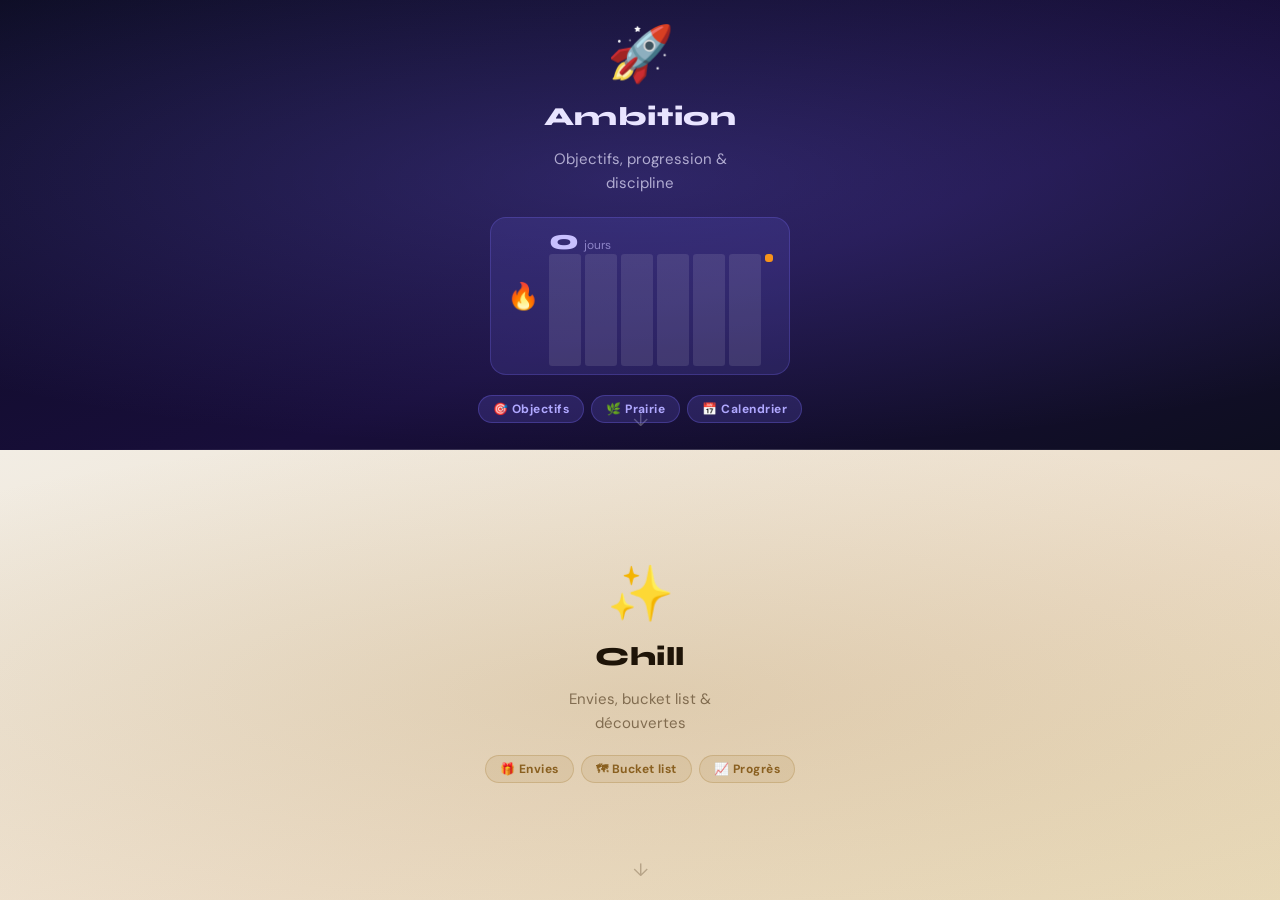
==== index.html @ 1acf5913 "Add files via upload" ====
<!DOCTYPE html>
<html lang="fr">
<head>
<meta charset="UTF-8">
<meta name="viewport" content="width=device-width, initial-scale=1.0, maximum-scale=1.0, user-scalable=no, viewport-fit=cover">
<meta name="theme-color" content="#1a2a4a">
<meta name="mobile-web-app-capable" content="yes">
<meta name="apple-mobile-web-app-status-bar-style" content="black-translucent">
<meta name="apple-mobile-web-app-title" content="Momentum">
<title>Momentum</title>
<link rel="manifest" href="manifest.json">
<link rel="apple-touch-icon" href="apple-touch-icon.png">
<link rel="icon" type="image/png" sizes="192x192" href="icon-192x192.png">
<link href="https://fonts.googleapis.com/css2?family=Syne:wght@400;600;700;800&family=DM+Sans:wght@300;400;500&display=swap" rel="stylesheet">
<script src="https://accounts.google.com/gsi/client" async defer></script>
<style id="embedded-fonts">
@font-face{font-family:'DM Serif Display';font-style:normal;font-weight:400;font-display:swap;src:url('[data-uri]') format('woff2')}
@font-face{font-family:'DM Serif Display';font-style:italic;font-weight:400;font-display:swap;src:url('[data-uri]') format('woff2')}
@font-face{font-family:'DM Sans';font-style:normal;font-weight:300;font-display:swap;src:url('[data-uri]') format('woff2')}
@font-face{font-family:'DM Sans';font-style:normal;font-weight:400;font-display:swap;src:url('[data-uri]') format('woff2')}
@font-face{font-family:'DM Sans';font-style:normal;font-weight:500;font-display:swap;src:url('[data-uri]') format('woff2')}
@font-face{font-family:'DM Sans';font-style:normal;font-weight:600;font-display:swap;src:url('[data-uri]') format('woff2')}
</style>
<style>
/* ══ SHELL RESET — must come first and override everything ══ */
html { margin:0; padding:0; height:100%; overflow:hidden; }
body { margin:0 !important; padding:0 !important; max-width:none !important;
       height:100%; overflow:hidden; background:#080810;
       font-family:'DM Sans',sans-serif; -webkit-tap-highlight-color:transparent; }
*, *::before, *::after { box-sizing:border-box; }

/* ══ ROOT SHELL ══ */
#root { width:100%; height:100vh; height:100dvh; position:relative; overflow:hidden; }

/* ══ SELECTOR ══ */
/* ═══ THÈME CLAIR ═══ */
body.theme-light {
  --bg:#f5f4f0;--bg2:#ffffff;--bg3:#eeece8;--bg4:#e5e2db;
  --bg5:#d8d4cc;--surface:#ffffff;--surface2:#f0ede8;
  --border:rgba(0,0,0,.09);--border2:rgba(0,0,0,.14);--border3:rgba(0,0,0,.2);
  --text:#1a1820;--text2:#4a4860;--text3:#8a88a0;
  --gold:#8a6010;--gold-bg:rgba(200,160,48,.1);--gold-border:rgba(200,160,48,.3);
  background-image:radial-gradient(ellipse 80% 50% at 50% -10%,rgba(124,111,255,.06),transparent);
}
body.theme-light #app { background:var(--bg); }
body.theme-light .screen,.theme-light .card,.theme-light .streak-card { box-shadow:0 2px 12px rgba(0,0,0,.06); }

/* ═══ THÈME SPORT ═══ */
body.theme-sport {
  --bg:#07080f;--bg2:#0d0f1a;--bg3:#121520;--bg4:#171a28;
  --bg5:#1e2235;--surface:#181b2a;--surface2:#1f2338;
  --border:rgba(0,220,180,.1);--border2:rgba(0,220,180,.18);--border3:rgba(0,220,180,.3);
  --text:#e8fff8;--text2:#80c8b8;--text3:#406858;
  --accent:#00e5c0;--accent2:#00b89a;
  --orange:#ff6b00;--green:#00e5c0;
  background-image:none;
}
body.theme-sport #app {
  background:var(--bg);
  background-image:
    radial-gradient(ellipse 120% 40% at 50% -5%,rgba(0,229,192,.15),transparent),
    radial-gradient(ellipse 60% 30% at 90% 50%,rgba(255,107,0,.08),transparent);
}
body.theme-sport .streak-card,.body.theme-sport .action-card {
  border-color:rgba(0,229,192,.25);
  background:linear-gradient(135deg,rgba(0,229,192,.08),rgba(0,229,192,.03));
}
body.theme-sport .btn-start { background:linear-gradient(135deg,#00e5c0,#00b89a); color:#07080f; }
body.theme-sport .streak-num { color:#00e5c0; }
body.theme-sport .nav-item.active { color:#00e5c0; }
body.theme-sport .nav-item.active .nav-dot { background:#00e5c0; box-shadow:0 0 8px #00e5c0; }


#selector{position:absolute;inset:0;display:flex;flex-direction:column;z-index:10;transition:opacity .4s,transform .4s cubic-bezier(.4,0,.2,1);overflow:hidden}
#selector.hidden{opacity:0;pointer-events:none;transform:scale(.96)}
/* les deux moitiés empilées verticalement, chacune ½ écran */
.sel-card{display:contents} /* conteneur transparent — les halves remplissent directement #selector */
.sel-half{flex:1;display:flex;flex-direction:column;align-items:center;justify-content:center;cursor:pointer;position:relative;overflow:hidden;transition:flex .45s cubic-bezier(.4,0,.2,1);user-select:none}
.sel-half:active{flex:1.06}
#sel-ambition{background:linear-gradient(160deg,#0c0c22,#180e3a 60%,#0e0e20)}
#sel-ambition::after{content:'';position:absolute;inset:0;background:radial-gradient(ellipse 80% 60% at 50% 40%,rgba(124,111,255,.25),transparent);pointer-events:none}
#sel-chill{background:linear-gradient(160deg,#f2ede4,#ecddc8 60%,#e8d9b8)}
#sel-chill::after{content:'';position:absolute;inset:0;background:radial-gradient(ellipse 80% 60% at 50% 55%,rgba(160,120,48,.18),transparent);pointer-events:none}
/* séparateur horizontal entre les deux halves */
#sel-ambition::before{content:'';position:absolute;bottom:0;left:6%;right:6%;height:1px;background:linear-gradient(to right,transparent,rgba(255,255,255,.18) 40%,rgba(255,255,255,.18) 60%,transparent);pointer-events:none}
.sel-inner{position:relative;z-index:1;display:flex;flex-direction:column;align-items:center;gap:16px;padding:32px 28px;width:100%;box-sizing:border-box}
.sel-emoji{font-size:54px;line-height:1;margin-bottom:4px;transition:transform .3s}
.sel-half:active .sel-emoji{transform:scale(1.14)}
.sel-title{font-family:'Syne',sans-serif;font-size:26px;font-weight:800;letter-spacing:.02em}
.sel-desc{font-size:15px;text-align:center;line-height:1.55;max-width:220px;opacity:.7}
.sel-eyebrow{display:none} /* masqué — plus besoin dans la nouvelle mise en page */
.sel-pills{display:flex;flex-wrap:wrap;gap:7px;justify-content:center;margin-top:4px}
.sel-pill{font-size:12px;font-weight:700;letter-spacing:.04em;padding:5px 14px;border-radius:20px;text-align:center}
#sel-ambition .sel-title,#sel-ambition .sel-desc{color:#e8e4ff}
#sel-ambition .sel-pill{background:rgba(124,111,255,.18);color:#b0a8ff;border:1px solid rgba(124,111,255,.3)}
#sel-chill .sel-title{color:#1e1408}
#sel-chill .sel-desc{color:#5a4428}
#sel-chill .sel-pill{background:rgba(160,120,48,.12);color:#8a6020;border:1px solid rgba(160,120,48,.28)}
.sel-caret{position:absolute;bottom:18px;font-size:18px;opacity:.28}
#sel-ambition .sel-caret{color:#fff}
#sel-chill .sel-caret{color:#3a2208}
/* Streak widget dans le sélecteur */
.sel-streak-widget{display:flex;align-items:center;gap:10px;padding:8px 16px;border-radius:16px;margin-top:6px}
#sel-ambition .sel-streak-widget{background:rgba(124,111,255,.14);border:1px solid rgba(124,111,255,.25)}
#sel-chill .sel-streak-widget{background:rgba(160,120,48,.12);border:1px solid rgba(160,120,48,.25)}
.sel-streak-num{font-family:'Syne',sans-serif;font-size:28px;font-weight:800;line-height:1}
#sel-ambition .sel-streak-num{color:#c8c0ff}
#sel-chill .sel-streak-num{color:#8a6020}
.sel-streak-dots{display:flex;gap:4px}
.sel-streak-dot{width:8px;height:8px;border-radius:3px}
#sel-ambition .sel-streak-dot.done{background:#a08fff}
#sel-ambition .sel-streak-dot.today{background:var(--orange,#f7931a)}
#sel-ambition .sel-streak-dot.empty{background:rgba(255,255,255,.1)}
#sel-chill .sel-streak-dot.done{background:#c9a96e}
#sel-chill .sel-streak-dot.today{background:#e07830}
#sel-chill .sel-streak-dot.empty{background:rgba(0,0,0,.1)}

/* ══ APP CONTAINERS ══ */
#momentum-container, #chill-root {
  position:absolute; inset:0;
  transition:transform .45s cubic-bezier(.4,0,.2,1), opacity .4s;
  will-change:transform; pointer-events:none;
}
#momentum-container { transform:translateY(100%); opacity:0; overflow:clip; }
#chill-root { transform:translateY(100%); opacity:0; overflow:hidden; -webkit-overflow-scrolling:touch; }
#momentum-container.active, #chill-root.active { transform:translateY(0); opacity:1; pointer-events:all; }
body.chill-active { background:#f5f3ef !important; }

/* ══ BACK BUTTONS ══ */
.app-back{position:fixed;top:calc(env(safe-area-inset-top,8px) + 8px);left:14px;width:38px;height:38px;border-radius:50%;border:none;display:flex;align-items:center;justify-content:center;font-size:17px;cursor:pointer;z-index:9999;opacity:0;pointer-events:none;transform:scale(.8) translateY(-4px);transition:opacity .3s,transform .3s}
.app-back.visible{opacity:1;pointer-events:all;transform:scale(1) translateY(0)}
#back-ambition{background:rgba(30,25,60,.75);backdrop-filter:blur(12px);color:#d0c8ff;border:1px solid rgba(124,111,255,.25)}
#back-chill{background:rgba(255,252,245,.88);backdrop-filter:blur(12px);color:#3a2208;border:1px solid rgba(0,0,0,.1)}

/* ══ Momentum #app must fill momentum-container exactly ══ */
#momentum-container #app {
  height:100% !important;
  max-width:none !important;
  margin:0 !important;
  overflow:hidden;
}
</style>
<style>
/* ══ MOMENTUM CSS ══ */

:root{
  --bg:#080810;--bg2:#0f0f1e;--bg3:#141428;--bg4:#1a1a32;
  --surface:#1e1e38;--surface2:#252542;
  --border:rgba(120,120,200,.12);--border2:rgba(120,120,200,.22);
  --text:#f0efff;--text2:#9898b8;--text3:#5a5a7a;
  --accent:#7c6fff;--accent2:#a08fff;
  --orange:#f7931a;--green:#3ddc84;--teal:#00d4aa;--pink:#ff6b9d;--red:#ff4f4f;
  --fd:'Syne',sans-serif;--fb:'DM Sans',sans-serif;
  --r:14px;--r2:20px;
  --st:env(safe-area-inset-top,0px);
  --sb:env(safe-area-inset-bottom,0px);
}
*{box-sizing:border-box;margin:0;padding:0;-webkit-tap-highlight-color:transparent}
html,body{background:var(--bg);color:var(--text);font-family:var(--fb);font-size:16px;height:100%;overflow:hidden;user-select:none;-webkit-text-size-adjust:100%}

/* ── App shell ── */
#app{display:flex;flex-direction:column;height:100vh;height:100dvh;background:var(--bg);background-image:radial-gradient(ellipse 80% 50% at 50% -10%,rgba(124,111,255,.12),transparent);overflow:hidden}

/* ── Status bar ── */
.status-bar{display:flex;justify-content:space-between;align-items:center;padding:calc(var(--st) + 10px) 20px 6px;flex-shrink:0}
.status-time{font-family:var(--fd);font-size:15px;font-weight:600}
.status-icons{display:flex;gap:5px;align-items:center}

/* ── Screens ── */
.screens{flex:1;overflow:hidden;position:relative;min-height:0}
.screen{position:absolute;inset:0;overflow-y:auto;overflow-x:hidden;padding:0 18px calc(84px + var(--sb));scrollbar-width:none;opacity:0;transform:translateX(28px);transition:opacity .25s,transform .25s;pointer-events:none;-webkit-overflow-scrolling:touch}
.screen::-webkit-scrollbar{display:none}
.screen.active{opacity:1;transform:translateX(0);pointer-events:all}
.screen.exit-left{opacity:0;transform:translateX(-28px)}

/* Sub-screens (settings panels) */
.subscreen{position:absolute;inset:0;overflow-y:auto;overflow-x:hidden;padding:0 18px calc(84px + var(--sb));scrollbar-width:none;opacity:0;transform:translateX(100%);transition:opacity .25s,transform .3s cubic-bezier(.4,0,.2,1);pointer-events:none;background:var(--bg);z-index:10;-webkit-overflow-scrolling:touch}
.subscreen::-webkit-scrollbar{display:none}
.subscreen.open{opacity:1;transform:translateX(0);pointer-events:all}

/* ── Nav ── */
.nav-bar{display:flex;justify-content:space-around;align-items:center;padding:8px 0 calc(8px + var(--sb));background:var(--bg2);border-top:1px solid var(--border);flex-shrink:0;z-index:100}
.nav-btn{display:flex;flex-direction:column;align-items:center;gap:3px;padding:4px 8px;cursor:pointer;border-radius:var(--r);border:none;background:transparent}
.nav-icon{width:22px;height:22px;display:flex;align-items:center;justify-content:center}
.nav-label{font-family:var(--fb);font-size:9px;color:var(--text3);font-weight:500;transition:color .2s}
.nav-btn.active .nav-label{color:var(--accent)}
.nav-btn svg path,.nav-btn svg rect,.nav-btn svg circle,.nav-btn svg line,.nav-btn svg polyline{stroke:var(--text3);transition:stroke .2s}
.nav-btn.active svg path,.nav-btn.active svg rect,.nav-btn.active svg circle,.nav-btn.active svg line,.nav-btn.active svg polyline{stroke:var(--accent)}
.nav-dot{width:4px;height:4px;border-radius:50%;background:var(--accent);margin-top:-1px;opacity:0;transition:opacity .2s}
.nav-btn.active .nav-dot{opacity:1}

/* ── Typography & utils ── */
h1{font-family:var(--fd);font-size:23px;font-weight:700;line-height:1.2}
.muted{color:var(--text2)}.small{font-size:13px}
.card{background:var(--bg3);border:1px solid var(--border);border-radius:var(--r2);padding:16px;margin-bottom:12px}
.card-accent{background:linear-gradient(135deg,#1a1535,#1e1a3a);border-color:rgba(124,111,255,.25)}
.section-row{display:flex;justify-content:space-between;align-items:center;margin:16px 0 10px}
.section-title{font-family:var(--fd);font-size:10px;font-weight:700;letter-spacing:.1em;text-transform:uppercase;color:var(--text3)}
.section-link{font-size:13px;color:var(--accent);cursor:pointer}

/* ── Streak ── */
.streak-card{background:var(--bg3);border:1px solid rgba(124,111,255,.2);border-radius:var(--r2);padding:16px;margin:10px 0;position:relative;overflow:hidden}
.streak-card::before{content:'';position:absolute;top:-40px;right:-40px;width:120px;height:120px;background:radial-gradient(circle,rgba(124,111,255,.15),transparent 70%);pointer-events:none}
.streak-num{font-family:var(--fd);font-size:48px;font-weight:800;line-height:1;background:linear-gradient(135deg,#fff 30%,var(--accent2));-webkit-background-clip:text;-webkit-text-fill-color:transparent;background-clip:text}
.streak-dots{display:flex;gap:5px;margin-top:10px}
.streak-dot{width:20px;height:20px;border-radius:6px;display:flex;align-items:center;justify-content:center;font-size:9px;font-weight:700}
.streak-dot.done{background:var(--accent);color:#fff}
.streak-dot.today{background:var(--orange);color:#fff}
.streak-dot.empty{background:var(--surface);color:var(--text3)}

/* ── Action card ── */
.action-card{background:linear-gradient(135deg,#1a1535,#1c1840);border:1px solid rgba(124,111,255,.3);border-radius:var(--r2);padding:16px;margin-bottom:10px}
.action-tag{font-size:10px;color:var(--text3);text-transform:uppercase;letter-spacing:.1em;font-weight:700;margin-bottom:10px}
.meta-chip{display:inline-flex;align-items:center;gap:4px;background:var(--surface);padding:3px 8px;border-radius:20px;font-size:12px;color:var(--text2)}
.btn-start{width:100%;background:var(--accent);color:#fff;border:none;border-radius:12px;padding:12px;font-family:var(--fd);font-size:14px;font-weight:600;cursor:pointer;display:flex;align-items:center;justify-content:center;gap:8px;box-shadow:0 4px 24px rgba(124,111,255,.35);transition:all .2s}
.btn-start:active{transform:scale(.97)}

/* ── Buttons ── */
.btn{border:none;border-radius:var(--r);padding:10px 17px;font-family:var(--fb);font-size:14px;font-weight:500;cursor:pointer;transition:all .18s;display:inline-flex;align-items:center;gap:6px}
.btn-ghost{background:var(--surface);color:var(--text2);border:1px solid var(--border)}
.btn-primary{background:var(--accent);color:#fff;box-shadow:0 3px 16px rgba(124,111,255,.3)}
.btn-danger{background:rgba(255,79,79,.15);color:var(--red);border:1px solid rgba(255,79,79,.3)}
.btn-sm{padding:5px 10px;font-size:11px;border-radius:9px}
.add-btn{width:100%;background:transparent;border:1.5px dashed var(--border2);border-radius:var(--r2);padding:14px;color:var(--accent);font-size:14px;font-weight:500;cursor:pointer;display:flex;align-items:center;justify-content:center;gap:6px;font-family:var(--fb)}

/* ── Domain items ── */
.domain-item{display:flex;align-items:center;gap:12px;padding:11px 14px;background:var(--bg3);border:1px solid var(--border);border-radius:var(--r);margin-bottom:7px;cursor:pointer}
.domain-bar-wrap{height:3px;background:var(--surface);border-radius:2px;margin-top:5px;width:55px}
.domain-bar{height:3px;border-radius:2px}

/* ── Pill tabs ── */
.pill-tabs{display:flex;gap:7px;margin-bottom:12px;flex-wrap:wrap}
.pill-tab{padding:6px 14px;border-radius:20px;font-size:13px;font-weight:500;cursor:pointer;border:1px solid var(--border);background:transparent;color:var(--text2);transition:all .18s;font-family:var(--fb)}
.pill-tab.active{background:var(--accent);color:#fff;border-color:var(--accent);box-shadow:0 2px 12px rgba(124,111,255,.3)}

/* ── Objective items ── */
.obj-item{background:var(--bg3);border:1px solid var(--border);border-radius:var(--r2);padding:13px 15px;margin-bottom:9px;transition:all .2s}
.obj-delete-btn{width:26px;height:26px;border-radius:7px;background:rgba(255,79,79,.1);border:1px solid rgba(255,79,79,.2);color:var(--red);font-size:13px;cursor:pointer;display:flex;align-items:center;justify-content:center;flex-shrink:0}

/* ── Modal ── */
.modal-overlay{position:fixed;inset:0;background:rgba(8,8,16,.88);backdrop-filter:blur(8px);z-index:500;display:flex;align-items:flex-end;opacity:0;pointer-events:none;transition:opacity .25s}
.modal-overlay.open{opacity:1;pointer-events:all}
.modal-sheet{background:var(--bg2);border:1px solid var(--border2);border-radius:28px 28px 0 0;padding:22px 20px calc(24px + var(--sb));width:100%;transform:translateY(100%);transition:transform .3s cubic-bezier(.4,0,.2,1);max-height:90dvh;overflow-y:auto;scrollbar-width:none}
.modal-sheet::-webkit-scrollbar{display:none}
.modal-overlay.open .modal-sheet{transform:translateY(0)}
.modal-title{font-family:var(--fd);font-size:18px;font-weight:700;margin-bottom:18px;display:flex;align-items:center;justify-content:space-between}
.modal-close{width:30px;height:30px;background:var(--surface);border-radius:8px;border:1px solid var(--border);color:var(--text2);font-size:16px;cursor:pointer;display:flex;align-items:center;justify-content:center}
.field-label{font-size:10px;color:var(--text3);text-transform:uppercase;letter-spacing:.08em;font-weight:700;margin-bottom:5px;margin-top:13px}
.field-input{width:100%;background:var(--surface);border:1px solid var(--border2);border-radius:11px;padding:11px 13px;color:var(--text);font-family:var(--fb);font-size:14px;outline:none;transition:border-color .18s}
.field-input:focus{border-color:var(--accent)}
.field-input::placeholder{color:var(--text3)}
.field-select{width:100%;background:var(--surface);border:1px solid var(--border2);border-radius:11px;padding:11px 13px;color:var(--text);font-family:var(--fb);font-size:14px;outline:none;appearance:none;cursor:pointer}
.emoji-picker{display:flex;gap:7px;flex-wrap:wrap;margin-top:4px}
.emoji-opt{width:36px;height:36px;border-radius:9px;background:var(--surface);border:1px solid var(--border);cursor:pointer;font-size:18px;display:flex;align-items:center;justify-content:center;transition:all .15s}
.emoji-opt.selected{border-color:var(--accent);background:rgba(124,111,255,.15)}
.dur-opt{background:var(--surface);border:1px solid var(--border);border-radius:9px;padding:7px 4px;text-align:center;font-size:11px;font-weight:500;color:var(--text2);cursor:pointer;transition:all .15s}
.dur-opt.selected{background:rgba(124,111,255,.18);border-color:var(--accent);color:var(--accent);font-weight:700}
.dow-grid{display:flex;gap:5px;margin-top:4px}
.dow-opt{flex:1;padding:8px 2px;border-radius:9px;text-align:center;font-size:11px;font-weight:600;background:var(--surface);border:1px solid var(--border);cursor:pointer;transition:all .15s;color:var(--text2)}
.dow-opt.selected{background:rgba(124,111,255,.18);border-color:var(--accent);color:var(--accent)}
.freq-opts{display:flex;gap:6px;flex-wrap:wrap;margin-top:4px}
.freq-opt{padding:6px 12px;border-radius:20px;font-size:11px;font-weight:500;border:1px solid var(--border);background:var(--surface);color:var(--text2);cursor:pointer;transition:all .15s}
.freq-opt.selected{background:rgba(124,111,255,.18);border-color:var(--accent);color:var(--accent);font-weight:700}
.sync-badge{display:inline-flex;align-items:center;gap:3px;background:rgba(66,133,244,.12);border:1px solid rgba(66,133,244,.3);color:#4285f4;padding:2px 7px;border-radius:10px;font-size:10px;font-weight:600}

/* ── Calendar ── */
.cal-nav{display:flex;align-items:center;justify-content:space-between;margin-bottom:14px}
.cal-month{font-family:var(--fd);font-size:16px;font-weight:700}
.cal-arrow{width:30px;height:30px;background:var(--surface);border:1px solid var(--border);border-radius:8px;display:flex;align-items:center;justify-content:center;cursor:pointer;font-size:14px}
.cal-grid{display:grid;grid-template-columns:repeat(7,1fr);gap:2px}
.cal-header{font-size:9px;color:var(--text3);text-align:center;padding:5px 2px;font-weight:700;text-transform:uppercase;letter-spacing:.04em}
.cal-cell{aspect-ratio:1;display:flex;flex-direction:column;align-items:center;justify-content:center;font-size:12px;border-radius:8px;cursor:pointer;position:relative;transition:all .15s;color:var(--text2);gap:1px}
.cal-cell.today{background:var(--accent);color:#fff;font-weight:700}
.cal-cell.cal-selected:not(.today){background:rgba(124,111,255,.2);color:var(--accent);font-weight:600;border:1px solid rgba(124,111,255,.4)}
.cal-cell:hover:not(.today):not(.cal-selected){background:var(--surface)}
.cal-obj-dot{width:4px;height:4px;border-radius:50%;flex-shrink:0}
.cal-dots-row{display:flex;gap:2px;justify-content:center;margin-top:1px}
.cal-event-item{display:flex;align-items:center;gap:10px;padding:9px 12px;background:var(--bg3);border-radius:12px;border:1px solid var(--border);margin-bottom:7px;border-left-width:3px}
.cal-event-time{font-family:var(--fd);font-size:11px;font-weight:600;color:var(--text2);width:38px;flex-shrink:0}
.cal-day-detail{background:var(--bg3);border:1px solid rgba(124,111,255,.2);border-radius:var(--r2);padding:13px 15px;margin-bottom:10px;animation:slideIn .22s ease}
@keyframes slideIn{from{opacity:0;transform:translateY(6px)}to{opacity:1;transform:translateY(0)}}
.cal-day-title{font-family:var(--fd);font-size:14px;font-weight:700;margin-bottom:10px;display:flex;align-items:center;justify-content:space-between}
.cal-close-btn{font-size:14px;color:var(--text3);cursor:pointer;width:26px;height:26px;display:flex;align-items:center;justify-content:center;background:var(--surface);border-radius:7px;border:1px solid var(--border)}
.gcal-banner{background:linear-gradient(135deg,rgba(66,133,244,.15),rgba(52,168,83,.1));border:1px solid rgba(66,133,244,.3);border-radius:var(--r2);padding:12px 15px;margin-bottom:10px;display:flex;align-items:center;gap:10px}
.gcal-icon{width:34px;height:34px;border-radius:9px;background:#fff;display:flex;align-items:center;justify-content:center;font-size:17px;flex-shrink:0}
.gcal-btn{background:#4285f4;color:#fff;border:none;border-radius:9px;padding:7px 12px;font-size:11px;font-weight:600;cursor:pointer;font-family:var(--fb);white-space:nowrap}
.gcal-btn.connected{background:rgba(52,168,83,.2);color:#34a853;border:1px solid rgba(52,168,83,.4)}

/* ── Timer ── */
.timer-header{display:flex;align-items:center;gap:12px;margin-bottom:20px;padding-top:8px}
.back-btn{width:34px;height:34px;background:var(--surface);border-radius:10px;display:flex;align-items:center;justify-content:center;cursor:pointer;border:1px solid var(--border);font-size:16px;color:var(--text)}
.timer-center{display:flex;flex-direction:column;align-items:center;padding:8px 0}
.timer-action-icon{font-size:34px;margin-bottom:10px}
.timer-action-title{font-family:var(--fd);font-size:20px;font-weight:700;text-align:center}
.timer-domain-badge{display:inline-flex;align-items:center;gap:6px;background:var(--surface);border:1px solid var(--border);padding:4px 11px;border-radius:20px;font-size:11px;color:var(--text2);margin-top:5px}
.timer-ring-wrap{position:relative;width:190px;height:190px;margin:22px 0 18px}
.timer-ring-svg{position:absolute;top:0;left:0;transform:rotate(-90deg)}
.timer-ring-track{fill:none;stroke:var(--surface);stroke-width:6}
.timer-ring-fill{fill:none;stroke:var(--accent);stroke-width:6;stroke-linecap:round;transition:stroke-dashoffset 1s linear}
.timer-display{position:absolute;inset:0;display:flex;flex-direction:column;align-items:center;justify-content:center;gap:2px}
.timer-num{font-family:var(--fd);font-size:40px;font-weight:800;letter-spacing:-.02em}
.timer-sub-label{font-size:10px;color:var(--text3);text-transform:uppercase;letter-spacing:.08em}
.timer-controls{display:flex;gap:10px;align-items:center;margin-top:14px}
.timer-btn-main{width:58px;height:58px;background:var(--accent);border-radius:50%;display:flex;align-items:center;justify-content:center;font-size:20px;cursor:pointer;border:none;box-shadow:0 4px 24px rgba(124,111,255,.4)}
.timer-btn-secondary{width:46px;height:46px;background:var(--surface);border:1px solid var(--border);border-radius:50%;display:flex;align-items:center;justify-content:center;font-size:15px;cursor:pointer;color:var(--text)}
.deep-link-btn{display:flex;align-items:center;gap:10px;width:100%;padding:13px 16px;background:var(--bg3);border:1px solid var(--border);border-radius:var(--r2);margin-top:14px;cursor:pointer;text-decoration:none}

/* ── Progression ── */
.stat-grid{display:grid;grid-template-columns:1fr 1fr;gap:9px;margin-bottom:10px}
.stat-card{background:var(--bg3);border:1px solid var(--border);border-radius:var(--r2);padding:13px 15px}
.stat-label{font-size:10px;color:var(--text3);text-transform:uppercase;letter-spacing:.08em;font-weight:600;margin-bottom:4px}
.stat-value{font-family:var(--fd);font-size:26px;font-weight:800}
.bar-chart{display:flex;align-items:flex-end;gap:5px;height:44px;margin-top:8px}
.bar-col{flex:1;border-radius:4px 4px 0 0;min-height:4px}
.domain-prog-row{display:flex;align-items:center;gap:10px;padding:9px 0;border-bottom:1px solid var(--border)}
.domain-prog-row:last-child{border-bottom:none}
.domain-prog-track{flex:1;height:5px;background:var(--surface);border-radius:3px}
.domain-prog-fill{height:5px;border-radius:3px}
.domain-prog-pct{font-family:var(--fd);font-size:12px;font-weight:700;width:34px;text-align:right}

/* ── Forest ── */
.forest-header{display:flex;align-items:center;justify-content:space-between;padding:10px 0 6px}
.forest-streak-badge{display:flex;align-items:center;gap:6px;background:rgba(247,147,26,.15);border:1px solid rgba(247,147,26,.3);padding:5px 11px;border-radius:20px;font-size:13px;font-weight:600;color:var(--orange)}
.forest-stats{display:grid;grid-template-columns:1fr 1fr 1fr;gap:7px;margin-bottom:10px}
.forest-stat{background:var(--bg3);border:1px solid var(--border);border-radius:var(--r);padding:9px 11px;text-align:center}
.forest-stat-val{font-family:var(--fd);font-size:19px;font-weight:800;line-height:1}
.forest-stat-lbl{font-size:9px;color:var(--text3);margin-top:3px;text-transform:uppercase;letter-spacing:.06em}
.forest-test-btns{display:flex;gap:8px;margin-bottom:10px}
.forest-test-btn{flex:1;padding:9px;border-radius:11px;font-size:11px;font-weight:600;cursor:pointer;font-family:var(--fb);border:none}
.btn-grow{background:rgba(61,220,132,.15);color:var(--green);border:1px solid rgba(61,220,132,.3)}
.btn-lose{background:rgba(255,79,79,.12);color:var(--red);border:1px solid rgba(255,79,79,.25)}
.forest-legend{background:var(--bg3);border:1px solid var(--border);border-radius:var(--r2);padding:13px;margin-bottom:9px}
.legend-row{display:flex;align-items:center;gap:8px;margin-bottom:7px}
.legend-row:last-child{margin-bottom:0}
.forest-log{background:var(--bg3);border:1px solid var(--border);border-radius:var(--r2);padding:11px 13px;margin-bottom:9px;max-height:110px;overflow-y:auto;scrollbar-width:none}
.log-entry{font-size:11px;color:var(--text2);padding:3px 0;border-bottom:1px solid var(--border);display:flex;align-items:flex-start;gap:6px}
.log-entry:last-child{border-bottom:none}

/* ── Profile / Settings ── */
.profile-avatar{width:68px;height:68px;background:linear-gradient(135deg,var(--accent),var(--pink));border-radius:50%;display:flex;align-items:center;justify-content:center;font-family:var(--fd);font-size:26px;font-weight:800;color:#fff;margin:0 auto 10px}
.settings-item{display:flex;align-items:center;gap:13px;padding:14px 15px;background:var(--bg3);border-radius:var(--r);margin-bottom:7px;cursor:pointer;border:1px solid var(--border);transition:background .15s}
.settings-item:active{background:var(--surface)}
.settings-icon{width:36px;height:36px;border-radius:10px;display:flex;align-items:center;justify-content:center;font-size:18px;flex-shrink:0}
.settings-info{flex:1;min-width:0}
.settings-label{font-size:14px;font-weight:500}
.settings-sub{font-size:11px;color:var(--text3);margin-top:1px}
.settings-arrow{color:var(--text3);font-size:16px}
.settings-badge{font-size:10px;background:rgba(61,220,132,.15);color:var(--green);border:1px solid rgba(61,220,132,.3);padding:2px 7px;border-radius:10px;font-weight:600;white-space:nowrap}
.subscreen-header{display:flex;align-items:center;gap:12px;padding:14px 0 20px}
.subscreen-title{font-family:var(--fd);font-size:19px;font-weight:700}

/* ── Toggle switch ── */
.toggle-wrap{display:flex;align-items:center;gap:10px;background:var(--surface);border:1px solid var(--border2);border-radius:11px;padding:11px 13px;margin-top:8px}
.toggle-label{flex:1;font-size:13px}
.toggle{position:relative;width:42px;height:24px;cursor:pointer;flex-shrink:0}
.toggle input{opacity:0;width:0;height:0;position:absolute}
.toggle-track{position:absolute;inset:0;background:var(--surface2);border-radius:12px;border:1px solid var(--border2);transition:background .2s}
.toggle-thumb{position:absolute;top:3px;left:3px;width:18px;height:18px;background:#fff;border-radius:50%;transition:left .2s,opacity .2s;opacity:.4}
.toggle input:checked ~ .toggle-track{background:var(--accent)}
.toggle input:checked ~ .toggle-thumb{left:21px;opacity:1}

/* ── Accent colors for settings icons ── */
.ic-notif{background:rgba(247,147,26,.15);color:var(--orange)}
.ic-soft{background:rgba(124,111,255,.15);color:var(--accent)}
.ic-apps{background:rgba(61,220,132,.15);color:var(--green)}
.ic-cal{background:rgba(66,133,244,.15);color:#4285f4}
.ic-theme{background:rgba(255,107,157,.15);color:var(--pink)}

/* ── Notification settings ── */
.notif-section{background:var(--bg3);border:1px solid var(--border);border-radius:var(--r2);padding:14px;margin-bottom:10px}
.notif-row{display:flex;align-items:center;justify-content:space-between;padding:10px 0;border-bottom:1px solid var(--border)}
.notif-row:last-child{border-bottom:none}
.notif-info{flex:1}
.notif-title{font-size:13px;font-weight:500}
.notif-sub{font-size:11px;color:var(--text3);margin-top:2px}

/* ── Streak goal slider ── */
.goal-slider{width:100%;-webkit-appearance:none;appearance:none;height:5px;border-radius:3px;background:var(--surface2);outline:none;margin:12px 0}
.goal-slider::-webkit-slider-thumb{-webkit-appearance:none;width:22px;height:22px;border-radius:50%;background:var(--accent);cursor:pointer;box-shadow:0 2px 8px rgba(124,111,255,.5)}

/* ── Theme picker ── */
.theme-grid{display:grid;grid-template-columns:repeat(3,1fr);gap:9px;margin-top:8px}
.theme-opt{border:2px solid var(--border);border-radius:14px;padding:12px 8px;text-align:center;cursor:pointer;transition:all .2s}
.theme-opt.active{border-color:var(--accent);background:rgba(124,111,255,.1)}
.theme-preview{width:100%;height:36px;border-radius:8px;margin-bottom:7px}
.theme-name{font-size:11px;font-weight:600;color:var(--text2)}
.accent-grid{display:grid;grid-template-columns:repeat(5,1fr);gap:8px;margin-top:8px}
.accent-opt{aspect-ratio:1;border-radius:50%;cursor:pointer;border:3px solid transparent;transition:all .2s;display:flex;align-items:center;justify-content:center}
.accent-opt.active{border-color:#fff;box-shadow:0 0 0 2px var(--accent)}

/* ── Contraintes douces ── */
.constraint-card{background:var(--bg3);border:1px solid var(--border);border-radius:var(--r2);padding:14px;margin-bottom:10px}
.constraint-val{font-family:var(--fd);font-size:32px;font-weight:800;color:var(--accent);text-align:center;margin:8px 0 4px}

/* ── Apps connectées ── */
.app-item{display:flex;align-items:center;gap:13px;padding:13px 14px;background:var(--bg3);border:1px solid var(--border);border-radius:var(--r);margin-bottom:8px}
.app-icon{width:40px;height:40px;border-radius:11px;display:flex;align-items:center;justify-content:center;font-size:21px;flex-shrink:0}
.app-connect-btn{padding:6px 14px;border-radius:20px;font-size:11px;font-weight:600;cursor:pointer;font-family:var(--fb);border:none;white-space:nowrap;transition:all .2s}
.app-connected{background:rgba(61,220,132,.12);color:var(--green);border:1px solid rgba(61,220,132,.3) !important;border-style:solid}
.app-disconnected{background:var(--accent);color:#fff}

/* ── Toast ── */
.toast{position:fixed;bottom:calc(80px + var(--sb));left:50%;transform:translateX(-50%) translateY(20px);background:var(--surface2);border:1px solid var(--border2);border-radius:12px;padding:9px 17px;font-size:13px;white-space:nowrap;opacity:0;transition:all .3s;z-index:900;pointer-events:none}
.toast.show{opacity:1;transform:translateX(-50%) translateY(0)}

/* ── Misc ── */
.greeting-row{padding:12px 0 5px}
.greeting-text{font-family:var(--fd);font-size:21px;font-weight:800}
.greeting-sub{font-size:13px;color:var(--text2);margin-top:2px}
.persist-banner{background:rgba(247,147,26,.12);border:1px solid rgba(247,147,26,.3);border-radius:var(--r);padding:9px 13px;margin-bottom:10px;display:none;align-items:center;gap:9px;font-size:12px;color:var(--orange);cursor:pointer}
.widget-preview{background:linear-gradient(135deg,#1a1535,#1e1840);border:1px solid rgba(124,111,255,.3);border-radius:var(--r2);padding:14px;display:flex;align-items:center;gap:12px;margin-bottom:14px}
.widget-play{width:42px;height:42px;background:var(--accent);border-radius:11px;display:flex;align-items:center;justify-content:center;font-size:17px;cursor:pointer;border:none;box-shadow:0 4px 14px rgba(124,111,255,.35)}
#pwa-install-banner{display:none;align-items:center;gap:10px;background:rgba(124,111,255,.12);border:1px solid rgba(124,111,255,.3);border-radius:var(--r);padding:10px 14px;margin:8px 0;cursor:pointer}
#pwa-install-banner.show{display:flex}

/* ── PrairieWidget overrides ── */
#prairie-container .pw-root{background:var(--bg3)!important;box-shadow:none!important;border-radius:0!important;padding:12px!important;width:100%!important;display:block!important;font-family:var(--fb)!important}
#prairie-container .pw-title{color:var(--text2)!important;font-family:var(--fd)!important;font-size:.85em!important}
#prairie-container .pw-grid{background:var(--bg4)!important;border-color:var(--border2)!important;border-radius:12px!important;padding:5px!important;width:100%!important}
#prairie-container .pw-cell{width:auto!important;min-width:0!important}
#prairie-container .pw-controls{margin-top:8px!important}
#prairie-container .pw-btn{background:var(--surface2)!important;color:var(--text2)!important;border:1px solid var(--border2)!important;font-family:var(--fb)!important;font-size:.78em!important;box-shadow:none!important;border-radius:8px!important}
#prairie-container .pw-btn.pw-danger{background:rgba(255,79,79,.15)!important;color:var(--red)!important;border-color:rgba(255,79,79,.3)!important}
#prairie-container .pw-tick-label{color:var(--text3)!important;font-size:.75em!important}
#prairie-container .pw-legend{color:var(--text3)!important;font-size:.72em!important}
#prairie-container .pw-legend-dot{border-color:rgba(255,255,255,.1)!important}

</style>
<style>
/* ══ CHILL CSS scoped ══ */
#chill-root {--bg:#f5f3ef;--bg2:#ffffff;--bg3:#f0ede8;--bg4:#e8e4dd;--bg5:#ddd9d0;
  --border:rgba(0,0,0,0.08);--border2:rgba(0,0,0,0.14);--border3:rgba(0,0,0,0.22);
  --text:#1a1814;--text2:#6b6560;--text3:#9b9690;
  --gold:#a07830;--gold2:#c09040;--gold-bg:rgba(160,120,48,0.09);--gold-border:rgba(160,120,48,0.28);
  --green:#2a8c58;--green-bg:rgba(42,140,88,0.08);--green-border:rgba(42,140,88,0.28);
  --red:#c04040;--red-bg:rgba(192,64,64,0.07);--red-border:rgba(192,64,64,0.28);
  --blue:#3070b0;--blue-bg:rgba(48,112,176,0.07);--blue-border:rgba(48,112,176,0.28);
  --purple:#6a58b8;--purple-bg:rgba(106,88,184,0.07);--purple-border:rgba(106,88,184,0.28);
  --teal:#1e8a7a;--teal-bg:rgba(30,138,122,0.07);--teal-border:rgba(30,138,122,0.28);
  --r:8px;--r2:12px;--r3:16px;}


*{box-sizing:border-box;margin:0;padding:0}
body{font-family:'DM Sans',sans-serif;background:var(--bg);color:var(--text);min-height:100vh;font-size:15px}
a{color:var(--gold)}
.nav{display:flex;align-items:center;padding:0 1.5rem;border-bottom:1px solid var(--border);background:rgba(245,243,239,0.97);position:sticky;top:0;z-index:200;gap:.5rem}
.logo{font-family:'DM Serif Display',serif;font-size:1.3rem;color:var(--gold);padding:1rem 0;margin-right:1.5rem;white-space:nowrap}
.logo em{color:var(--text3);font-style:italic;font-size:.9rem}
.tabs{display:flex;flex:1;overflow-x:auto}
.tab{padding:1.1rem 1.15rem;font-size:.9rem;font-weight:500;color:var(--text3);cursor:pointer;border-bottom:2px solid transparent;transition:all .18s;white-space:nowrap;user-select:none;display:flex;align-items:center;gap:6px}
.tab:hover{color:var(--text2)}.tab.active{color:var(--gold);border-bottom-color:var(--gold)}
.tbadge{background:var(--bg4);color:var(--text3);font-size:.67rem;padding:1px 5px;border-radius:10px;min-width:18px;text-align:center}
.tab.active .tbadge{background:var(--gold-bg);color:var(--gold)}
.nav-r{display:flex;align-items:center;gap:8px;margin-left:auto}

.page{display:none;padding:2rem 1.5rem;max-width:1280px;margin:0 auto}.page.active{display:block}
.ph{display:flex;align-items:flex-start;justify-content:space-between;margin-bottom:1.5rem;gap:1rem;flex-wrap:wrap}
.ph h1{font-family:'DM Serif Display',serif;font-size:1.9rem;line-height:1.2}
.ph p{font-size:.9rem;color:var(--text3);margin-top:3px}
.phr{display:flex;gap:.5rem;flex-wrap:wrap}
.btn{display:inline-flex;align-items:center;gap:5px;padding:.45rem .9rem;border-radius:var(--r);border:1px solid var(--border2);background:transparent;color:var(--text2);font-family:inherit;font-size:.82rem;cursor:pointer;transition:all .15s;font-weight:500;white-space:nowrap}
.btn:hover{background:var(--bg4);color:var(--text);border-color:var(--border3)}
.btn-g{background:var(--gold-bg);border-color:var(--gold-border);color:var(--gold)}.btn-g:hover{background:rgba(160,120,48,.16)}
.btn-ok{background:var(--green-bg);border-color:var(--green-border);color:var(--green)}
.btn-del{background:var(--red-bg);border-color:var(--red-border);color:var(--red)}
.btn-teal{background:var(--teal-bg);border-color:var(--teal-border);color:var(--teal)}
.btn-sm{padding:.28rem .65rem;font-size:.76rem}
.btn-ic{width:28px;height:28px;padding:0;justify-content:center;border-radius:6px;font-size:.85rem}
.overlay{display:none;position:fixed;inset:0;background:rgba(0,0,0,.45);z-index:500;align-items:center;justify-content:center;padding:1rem}
.overlay.open{display:flex}
.modal{background:var(--bg2);border:1px solid var(--border2);border-radius:var(--r3);padding:1.5rem;width:100%;max-width:580px;max-height:92vh;overflow-y:auto;box-shadow:0 8px 40px rgba(0,0,0,.12)}
.mh{font-family:'DM Serif Display',serif;font-size:1.3rem;margin-bottom:1.2rem;display:flex;align-items:center;gap:8px}
.search-links{display:flex;flex-wrap:wrap;gap:.4rem;margin-bottom:.9rem;padding:.65rem .75rem;background:var(--bg3);border:1px solid var(--border);border-radius:var(--r)}
.search-links-t{font-size:.68rem;font-weight:600;color:var(--text3);text-transform:uppercase;letter-spacing:.05em;width:100%;margin-bottom:.35rem}
.sl{display:inline-flex;align-items:center;gap:4px;font-size:.75rem;padding:.22rem .6rem;border-radius:20px;border:1px solid var(--border2);background:var(--bg2);color:var(--text2);text-decoration:none;transition:all .15s;white-space:nowrap}
.sl:hover{border-color:var(--border3);color:var(--text);background:var(--bg4)}.sl .sl-ico{font-size:.85rem}
/* Auto-complete styles */
.acbox{margin-bottom:.9rem}
.ac-searchbar{display:flex;gap:.5rem;align-items:center}
.ac-searchbar .fi{flex:1}
.btn-search{display:inline-flex;align-items:center;gap:5px;padding:.45rem .9rem;border-radius:var(--r);border:1px solid var(--gold-border);background:var(--gold-bg);color:var(--gold);font-family:inherit;font-size:.82rem;cursor:pointer;transition:all .15s;font-weight:500;white-space:nowrap}
.btn-search:hover{background:rgba(160,120,48,.18)}.btn-search:disabled{opacity:.5;cursor:not-allowed}
.ac-results{margin-top:.6rem;display:flex;flex-direction:column;gap:.35rem;max-height:210px;overflow-y:auto}
.ac-item{display:flex;align-items:center;gap:.65rem;padding:.5rem .65rem;border-radius:var(--r);border:1px solid var(--border);background:var(--bg2);cursor:pointer;transition:all .15s}
.ac-item:hover{border-color:var(--gold-border);background:var(--gold-bg)}
.ac-thumb{width:38px;height:52px;border-radius:4px;object-fit:cover;flex-shrink:0;background:var(--bg3)}
.ac-thumb.sq{height:38px}
.ac-item-info{flex:1;min-width:0}.ac-item-t{font-weight:600;font-size:.84rem;line-height:1.2;white-space:nowrap;overflow:hidden;text-overflow:ellipsis}
.ac-item-s{font-size:.73rem;color:var(--text2);margin-top:2px}
.ac-spinner{text-align:center;padding:.8rem;color:var(--text3);font-size:.82rem}
.ac-empty{text-align:center;padding:.8rem;color:var(--text3);font-size:.82rem}
.ac-source{font-size:.65rem;color:var(--text3);margin-top:.3rem;text-align:right}
.fg{margin-bottom:.9rem}.fl{display:block;font-size:.78rem;font-weight:600;color:var(--text3);margin-bottom:5px;text-transform:uppercase;letter-spacing:.05em}
.fi,.fs,.fta{width:100%;background:var(--bg3);border:1px solid var(--border);border-radius:var(--r);padding:.6rem .8rem;color:var(--text);font-family:inherit;font-size:.92rem;transition:border-color .15s}
.fi:focus,.fs:focus,.fta:focus{outline:none;border-color:var(--gold)}.fs option{background:var(--bg2)}
.fta{resize:vertical;min-height:75px;line-height:1.5}.fr2{display:grid;grid-template-columns:1fr 1fr;gap:1rem}
.ma{display:flex;gap:.5rem;justify-content:flex-end;margin-top:1.2rem;padding-top:1.1rem;border-top:1px solid var(--border)}

.filts{display:flex;gap:.4rem;flex-wrap:wrap;margin-bottom:1.2rem}
.flt{padding:.32rem .85rem;border-radius:20px;border:1px solid var(--border);background:transparent;color:var(--text3);font-family:inherit;font-size:.82rem;cursor:pointer;transition:all .15s}
.flt:hover{border-color:var(--border2);color:var(--text2)}.flt.on{background:var(--gold-bg);border-color:var(--gold-border);color:var(--gold)}
.fsort{padding:.28rem .75rem;border-radius:20px;border:1px solid var(--border2);background:transparent;color:var(--text2);font-family:inherit;font-size:.76rem;cursor:pointer;appearance:none;-webkit-appearance:none;padding-right:1.6rem;background-image:url("data:image/svg+xml,%3Csvg xmlns='http://www.w3.org/2000/svg' width='10' height='6'%3E%3Cpath d='M0 0l5 6 5-6z' fill='%23999'/%3E%3C/svg%3E");background-repeat:no-repeat;background-position:right .55rem center;transition:all .15s}
.fsort:hover{border-color:var(--border3);color:var(--text)}.fsort:focus{outline:none;border-color:var(--gold)}.filts-sep{width:1px;height:16px;background:var(--border2);align-self:center;display:inline-block;margin:0 2px}
/* OCCASION TAGS */
.occ-tag{display:inline-flex;align-items:center;gap:3px;font-size:.67rem;padding:2px 7px;border-radius:10px;font-weight:600}
.occ-noel{background:rgba(192,64,64,.09);color:#c04040;border:1px solid rgba(192,64,64,.25)}
.occ-anniv{background:rgba(106,88,184,.09);color:#6a58b8;border:1px solid rgba(106,88,184,.25)}
.occ-autre{background:var(--bg4);color:var(--text3);border:1px solid var(--border2)}
/* ENVIES (wish) */
.wgrid{display:grid;grid-template-columns:repeat(auto-fill,minmax(245px,1fr));gap:1rem}
.wc{background:var(--bg2);border:1px solid var(--border);border-radius:var(--r2);overflow:hidden;transition:all .2s;display:flex;flex-direction:column}
.wc:hover{border-color:var(--border2);transform:translateY(-2px)}.wc.ck{opacity:.45}
.wc-img{height:140px;background:var(--bg3);display:flex;align-items:center;justify-content:center;font-size:2.8rem;overflow:hidden;flex-shrink:0;position:relative}
.wc-img img{width:100%;height:100%;object-fit:cover}
.wc-occ{position:absolute;top:7px;right:7px}
.wc-body{padding:.85rem;flex:1;display:flex;flex-direction:column}
.wc-cat{font-size:.73rem;text-transform:uppercase;letter-spacing:.06em;color:var(--text3);margin-bottom:3px;display:flex;align-items:center;gap:5px}
.cdot{width:5px;height:5px;border-radius:50%;flex-shrink:0}
.wc-name{font-weight:600;font-size:1rem;line-height:1.3;margin-bottom:2px}
.wc-auth{font-size:.82rem;color:var(--text2);margin-bottom:5px}
.wc-desc{font-size:.82rem;color:var(--text2);line-height:1.45;display:-webkit-box;-webkit-line-clamp:3;-webkit-box-orient:vertical;overflow:hidden;flex:1;margin-bottom:8px}
.wc-foot{display:flex;align-items:center;justify-content:space-between;padding-top:8px;border-top:1px solid var(--border);margin-top:auto}
.wprice{font-weight:600;color:var(--gold);font-size:.88rem}.wact{display:flex;gap:3px}
/* BUCKET LIST — carte jaquette verticale */
.bgrid{display:grid;grid-template-columns:repeat(auto-fill,minmax(185px,1fr));gap:1rem}
.bc{background:var(--bg2);border:1px solid var(--border);border-radius:var(--r2);overflow:hidden;transition:all .2s;display:flex;flex-direction:column;cursor:default}
.bc:hover{border-color:var(--border2);transform:translateY(-2px)}
.bc.done-card{opacity:.5}
.bc-cover{position:relative;width:100%;aspect-ratio:2/3;background:var(--bg3);display:flex;align-items:center;justify-content:center;font-size:3.5rem;flex-shrink:0;overflow:hidden}
.bc-cover img{width:100%;height:100%;object-fit:cover;display:block}
.bc-cover-overlay{position:absolute;inset:0;background:linear-gradient(to top,rgba(0,0,0,.72) 0%,rgba(0,0,0,0) 55%);pointer-events:none}
.bc-cover-foot{position:absolute;bottom:0;left:0;right:0;padding:.6rem .75rem;display:flex;align-items:flex-end;justify-content:space-between;gap:.4rem}
.bc-cover-title{color:#fff;font-weight:700;font-size:.88rem;line-height:1.25;text-shadow:0 1px 4px rgba(0,0,0,.5);flex:1;min-width:0;display:-webkit-box;-webkit-line-clamp:3;-webkit-box-orient:vertical;overflow:hidden}
.bc-cover-actions{display:flex;gap:4px;flex-shrink:0}
.bc-cover-actions .btn-ic{background:rgba(255,255,255,.18);border-color:rgba(255,255,255,.35);color:#fff;backdrop-filter:blur(4px)}
.bc-cover-actions .btn-ic:hover{background:rgba(255,255,255,.32)}
.bc-body{padding:.65rem .8rem;flex:1;display:flex;flex-direction:column;gap:.35rem}
.bc-meta{font-size:.78rem;color:var(--text2);display:flex;align-items:center;gap:5px;flex-wrap:wrap}
.bc-desc{font-size:.79rem;color:var(--text2);line-height:1.4;display:-webkit-box;-webkit-line-clamp:2;-webkit-box-orient:vertical;overflow:hidden}
.bc-done-mark{display:inline-flex;align-items:center;gap:4px;font-size:.72rem;color:var(--green);font-weight:500}
/* CHECK — même layout que bucket list */
.cgrid{display:grid;grid-template-columns:repeat(auto-fill,minmax(185px,1fr));gap:1rem}
.ckcard{background:var(--bg2);border:1px solid var(--border);border-radius:var(--r2);overflow:hidden;display:flex;flex-direction:column;opacity:.85;transition:all .2s}
.ckcard:hover{border-color:var(--border2)}
.ckcard-cover{position:relative;width:100%;aspect-ratio:2/3;background:var(--bg3);display:flex;align-items:center;justify-content:center;font-size:3.5rem;overflow:hidden}
.ckcard-cover img{width:100%;height:100%;object-fit:cover;display:block}
.ckcard-cover-overlay{position:absolute;inset:0;background:linear-gradient(to top,rgba(0,0,0,.72) 0%,rgba(0,0,0,0) 55%);pointer-events:none}
.ckcard-done-badge{position:absolute;top:8px;left:8px;background:var(--green);color:#fff;border-radius:50%;width:24px;height:24px;display:flex;align-items:center;justify-content:center;font-size:.75rem;box-shadow:0 2px 6px rgba(0,0,0,.3)}
.ckcard-cover-foot{position:absolute;bottom:0;left:0;right:0;padding:.6rem .75rem;display:flex;align-items:flex-end;justify-content:space-between;gap:.4rem}
.ckcard-cover-title{color:#fff;font-weight:700;font-size:.88rem;line-height:1.25;text-shadow:0 1px 4px rgba(0,0,0,.5);flex:1;min-width:0;display:-webkit-box;-webkit-line-clamp:3;-webkit-box-orient:vertical;overflow:hidden}
.ckcard-actions{display:flex;gap:4px;flex-shrink:0}
.ckcard-actions .btn-ic{background:rgba(255,255,255,.18);border-color:rgba(255,255,255,.35);color:#fff;backdrop-filter:blur(4px)}
.ckcard-actions .btn-ic:hover{background:rgba(255,255,255,.32)}
.ckcard-body{padding:.65rem .8rem;display:flex;flex-direction:column;gap:.3rem}
.ckcard-meta{font-size:.72rem;color:var(--text2);display:flex;align-items:center;gap:5px;flex-wrap:wrap}
/* ACC — carte jaquette avec éléments dépliables */
.acc-sec{margin-bottom:2rem}.acc-sec-t{font-size:.72rem;text-transform:uppercase;letter-spacing:.07em;color:var(--text3);margin-bottom:.8rem;padding-bottom:.5rem;border-bottom:1px solid var(--border)}
.agrid{display:grid;grid-template-columns:repeat(auto-fill,minmax(220px,1fr));gap:1.1rem}
.ac{background:var(--bg2);border:1px solid var(--border);border-radius:var(--r2);overflow:hidden;display:flex;flex-direction:column;transition:border-color .2s}
.ac:hover{border-color:var(--border2)}
.ac-cover{position:relative;width:100%;aspect-ratio:2/3;background:var(--bg3);display:flex;align-items:center;justify-content:center;font-size:3.5rem;flex-shrink:0;overflow:hidden;cursor:pointer}
.ac-cover img{width:100%;height:100%;object-fit:cover;display:block}
.ac-cover-overlay{position:absolute;inset:0;background:linear-gradient(to top,rgba(0,0,0,.78) 0%,rgba(0,0,0,0) 55%);pointer-events:none}
.ac-cover-foot{position:absolute;bottom:0;left:0;right:0;padding:.65rem .8rem}
.ac-cover-title{color:#fff;font-weight:700;font-size:.9rem;line-height:1.3;text-shadow:0 1px 4px rgba(0,0,0,.5);margin-bottom:.45rem}
.ac-cover-cat{color:rgba(255,255,255,.7);font-size:.68rem;margin-bottom:.5rem}
.ac-cover-bar{height:3px;background:rgba(255,255,255,.25);border-radius:2px;overflow:hidden;margin-bottom:.3rem}
.ac-cover-bar-fill{height:100%;background:linear-gradient(90deg,var(--gold),var(--gold2));border-radius:2px;transition:width .4s}
.ac-cover-pct{display:flex;justify-content:space-between;font-size:.67rem;color:rgba(255,255,255,.75)}
.ac-cover-btns{position:absolute;top:8px;right:8px;display:flex;gap:4px;opacity:0;transition:opacity .2s}
.ac:hover .ac-cover-btns{opacity:1}
.ac-cover-btns .btn-ic{background:rgba(0,0,0,.45);border-color:rgba(255,255,255,.2);color:#fff;backdrop-filter:blur(4px)}
.ac-cover-btns .btn-ic:hover{background:rgba(0,0,0,.65)}
/* panneau dépliable */
.ac-body{border-top:1px solid var(--border);display:none;flex-direction:column}
.ac-body.open{display:flex}
.ac-toggle{display:flex;align-items:center;justify-content:space-between;padding:.55rem 1rem;cursor:pointer;font-size:.75rem;color:var(--text2);transition:background .12s;user-select:none}
.ac-toggle:hover{background:var(--bg3)}
.ac-toggle-arrow{font-size:.7rem;transition:transform .2s;color:var(--text3)}
.ac-toggle.open .ac-toggle-arrow{transform:rotate(180deg)}
.aitems{padding:.4rem .9rem;display:flex;flex-direction:column;gap:3px;max-height:220px;overflow-y:auto}
.ai2{display:flex;align-items:center;gap:7px;padding:4px 5px;cursor:pointer;border-radius:5px;transition:background .12s}
.ai2:hover{background:var(--bg3)}
.ai2-b{width:17px;height:17px;border-radius:4px;border:1.5px solid var(--border2);flex-shrink:0;display:flex;align-items:center;justify-content:center;font-size:.65rem;color:transparent;transition:all .15s}
.ai2.dn .ai2-b{background:var(--green-bg);border-color:var(--green-border);color:var(--green)}
.ai2-l{font-size:.8rem;color:var(--text2);transition:all .15s}.ai2.dn .ai2-l{color:var(--text3);text-decoration:line-through}
.aadd{display:flex;gap:.4rem;padding:.45rem .9rem .7rem}
.aadd input{flex:1;background:var(--bg3);border:1px solid var(--border);border-radius:var(--r);padding:.38rem .65rem;color:var(--text);font-family:inherit;font-size:.8rem}
.aadd input:focus{outline:none;border-color:var(--gold)}
/* GOALS */
.gstats{display:grid;grid-template-columns:repeat(4,1fr);gap:.9rem;margin-bottom:1.5rem}
.gstat{background:var(--bg2);border:1px solid var(--border);border-radius:var(--r2);padding:.9rem;text-align:center}
.gstat-v{font-size:1.7rem;font-weight:600;color:var(--gold);line-height:1}.gstat-l{font-size:.72rem;color:var(--text3);margin-top:4px}
.gcols{display:grid;grid-template-columns:repeat(3,1fr);gap:1.2rem}
.gcol{background:var(--bg2);border:1px solid var(--border);border-radius:var(--r2);padding:1.1rem}
.gcol-h{display:flex;align-items:flex-start;justify-content:space-between;margin-bottom:.9rem;padding-bottom:.7rem;border-bottom:1px solid var(--border)}
.gcol-t{font-family:'DM Serif Display',serif;font-size:.95rem}.gcol-s{font-size:.7rem;color:var(--text3);margin-top:2px}
.gi{background:var(--bg3);border:1px solid var(--border);border-radius:var(--r);padding:.75rem;margin-bottom:.55rem;cursor:pointer;transition:all .15s;position:relative}
.gi:hover{border-color:var(--border2)}.gi.dn{opacity:.45}
.gi-top{display:flex;align-items:flex-start;gap:8px;margin-bottom:5px}
.gi-t{font-weight:500;font-size:.86rem;line-height:1.3;flex:1}
.gprio{width:16px;height:16px;border-radius:50%;border:2px solid;flex-shrink:0;margin-top:1px}
.gprio.high{border-color:var(--red);background:var(--red-bg)}.gprio.med{border-color:var(--gold);background:var(--gold-bg)}.gprio.low{border-color:var(--text3);background:transparent}
.gbdg{display:flex;gap:4px;flex-wrap:wrap;margin-bottom:4px}
.gdiff{font-size:.67rem;padding:1px 6px;border-radius:10px;font-weight:600}
.gdiff.easy{background:var(--green-bg);color:var(--green)}.gdiff.medium{background:var(--gold-bg);color:var(--gold)}.gdiff.hard{background:var(--red-bg);color:var(--red)}
.gpill{font-size:.67rem;padding:1px 6px;border-radius:10px;font-weight:600;background:var(--red-bg);color:var(--red)}
.gdesc{font-size:.76rem;color:var(--text2);line-height:1.4}.gi.dn .gi-t{text-decoration:line-through;color:var(--text3)}
.gi-del{position:absolute;top:6px;right:6px;opacity:0;transition:opacity .15s}.gi:hover .gi-del{opacity:1}
.rm{background:var(--bg2);border:1px solid var(--border);border-radius:var(--r2);padding:1.2rem;margin-top:1.5rem}
.rm-t{font-family:'DM Serif Display',serif;font-size:1.1rem;margin-bottom:1rem;color:var(--text2)}
.rm-row{display:flex;align-items:center;gap:1rem;margin-bottom:.8rem}
.rm-lbl{font-size:.76rem;color:var(--text2);width:90px;flex-shrink:0}
.rm-track{flex:1;min-height:34px;background:var(--bg3);border-radius:var(--r);display:flex;align-items:center;padding:0 6px;gap:5px;overflow-x:auto}
.rm-dot{border-radius:6px;height:24px;padding:0 9px;display:flex;align-items:center;font-size:.7rem;font-weight:500;white-space:nowrap;cursor:pointer;transition:opacity .15s;flex-shrink:0}
.rm-dot:hover{opacity:.75}.rm-dot.dn{opacity:.3;text-decoration:line-through}
.empty{text-align:center;padding:3.5rem 1rem;color:var(--text3)}
.empty-ico{font-size:2.5rem;margin-bottom:.8rem;opacity:.35}.empty p{font-size:.85rem}
.toast{position:fixed;bottom:1.2rem;right:1.2rem;background:var(--bg2);border:1px solid var(--border2);border-radius:var(--r2);padding:.7rem 1.1rem;font-size:.83rem;color:var(--text);z-index:1000;transform:translateY(80px);opacity:0;transition:all .25s;pointer-events:none;max-width:300px;box-shadow:0 4px 20px rgba(0,0,0,.1)}
.toast.show{transform:translateY(0);opacity:1}
/* section divider */
.sec-div{display:flex;align-items:center;gap:.8rem;margin-bottom:1.2rem}
.sec-div-t{font-family:'DM Serif Display',serif;font-size:1.1rem;white-space:nowrap}
.sec-div-l{flex:1;height:1px;background:var(--border)}
/* ══ CHILL — barre d'onglets en bas ══ */
#chill-root{display:flex;flex-direction:column;overflow:hidden} /* plus de overflow-y:auto ici */
#chill-root .nav{display:none} /* masque l'ancienne nav du haut */
.chill-bottom-bar{
  position:fixed;bottom:0;left:0;right:0;
  background:rgba(245,243,239,.97);
  border-top:1px solid var(--border);
  display:flex;align-items:stretch;
  z-index:9000;
  padding-bottom:env(safe-area-inset-bottom,0px);
  box-shadow:0 -4px 20px rgba(0,0,0,.07);
  backdrop-filter:blur(10px);-webkit-backdrop-filter:blur(10px);
}
.chill-tab-btn{
  flex:1;display:flex;flex-direction:column;align-items:center;justify-content:center;
  gap:3px;padding:9px 4px 7px;
  cursor:pointer;border:none;background:transparent;
  font-family:inherit;color:var(--text3);
  font-size:10px;font-weight:600;letter-spacing:.02em;
  transition:color .18s;user-select:none;position:relative;
}
.chill-tab-btn .ct-icon{font-size:22px;line-height:1;transition:transform .18s}
.chill-tab-btn.active{color:var(--gold)}
.chill-tab-btn.active .ct-icon{transform:scale(1.12)}
.chill-tab-btn .ct-badge{
  position:absolute;top:6px;right:calc(50% - 14px);
  background:var(--gold);color:#fff;font-size:9px;font-weight:700;
  padding:1px 5px;border-radius:9px;min-width:15px;text-align:center;
  display:none;
}
.chill-tab-btn .ct-badge.visible{display:block}
/* chaque page est le conteneur scrollable, avec padding bas pour la barre */
#chill-root .page{
  display:none;
  position:absolute;inset:0;
  overflow-y:auto;overflow-x:hidden;
  -webkit-overflow-scrolling:touch;
  padding:2rem 1.5rem calc(80px + env(safe-area-inset-bottom,0px));
  box-sizing:border-box;
}
#chill-root .page.active{display:block}
.wlists-wrap{display:flex;align-items:center;gap:.45rem;flex-wrap:wrap}
.wlist-btn{display:inline-flex;align-items:center;gap:6px;padding:.38rem .85rem;border-radius:20px;border:1px solid var(--border2);background:transparent;color:var(--text2);font-family:inherit;font-size:.82rem;cursor:pointer;transition:all .15s;white-space:nowrap}
.wlist-btn:hover{border-color:var(--border3);color:var(--text)}
.wlist-btn.active{background:var(--gold-bg);border-color:var(--gold-border);color:var(--gold);font-weight:600}
.wlist-btn .wl-icon{font-size:.9rem;flex-shrink:0}
.wlist-btn .wl-cnt{font-size:.68rem;background:var(--bg4);color:var(--text3);padding:1px 5px;border-radius:8px;min-width:16px;text-align:center}
.wlist-btn.active .wl-cnt{background:rgba(160,120,48,.18);color:var(--gold)}
.wlist-add-btn{display:inline-flex;align-items:center;gap:4px;padding:.38rem .7rem;border-radius:20px;border:1px dashed var(--border2);background:transparent;color:var(--text3);font-family:inherit;font-size:.78rem;cursor:pointer;transition:all .15s;white-space:nowrap}
.wlist-add-btn:hover{border-color:var(--gold-border);color:var(--gold)}
.wlist-btn .wl-del{opacity:0;margin-left:2px;font-size:.7rem;color:var(--text3);line-height:1;padding:1px 3px;border-radius:4px;transition:opacity .15s}
.wlist-btn:hover .wl-del{opacity:1}
.wlist-btn .wl-del:hover{color:var(--red);background:var(--red-bg)}
::-webkit-scrollbar{width:5px;height:5px}::-webkit-scrollbar-track{background:transparent}::-webkit-scrollbar-thumb{background:var(--bg5);border-radius:3px}
@media(max-width:768px){.nav{padding:0 .75rem}.page{padding:1rem .75rem}.fr2{grid-template-columns:1fr}.bgrid,.cgrid,.agrid{grid-template-columns:repeat(auto-fill,minmax(150px,1fr));gap:.75rem}}

#chill-root{font-family:Georgia,serif;}h1{font-size:2rem;color:#8b6914;border-bottom:2px solid #c9a96e;padding-bottom:12px;margin-bottom:28px}.item{display:flex;gap:14px;margin-bottom:18px;border:1px solid #e5ddc8;border-radius:10px;overflow:hidden;page-break-inside:avoid}.th{width:85px;height:85px;background:#f7f0e0;display:flex;align-items:center;justify-content:center;font-size:2rem;flex-shrink:0;overflow:hidden}.th img{width:100%;height:100%;object-fit:cover}.bd{padding:10px 14px;flex:1}.cat{font-size:.68rem;text-transform:uppercase;letter-spacing:.05em;color:#8b6914;margin-bottom:2px}.name{font-weight:700;font-size:1rem;margin-bottom:2px}.auth{font-size:.8rem;color:#555;margin-bottom:4px}.desc{font-size:.78rem;color:#666;line-height:1.4;margin-bottom:5px}.price{font-weight:700;color:#8b6914}.occ{font-size:.7rem;padding:1px 7px;border-radius:10px;display:inline-block;margin-bottom:4px}.noel{background:#fce8e8;color:#c04040}.anniv{background:#ece8fc;color:#6a58b8}footer{margin-top:40px;font-size:.72rem;color:#aaa;text-align:center;border-top:1px solid #e5ddc8;padding-top:12px}
</style>
</head>
<body>
<div id="root">

<div id="selector">
  <div class="sel-card">
    <div class="sel-half" id="sel-ambition" onclick="enterApp('ambition')">
      <div class="sel-inner">
        <div class="sel-emoji">🚀</div>
        <div class="sel-title">Ambition</div>
        <div class="sel-desc">Objectifs, progression & discipline</div>
        <!-- Streak widget -->
        <div class="sel-streak-widget" id="sel-streak-widget-ambition">
          <span style="font-size:26px">🔥</span>
          <div>
            <div style="display:flex;align-items:baseline;gap:5px">
              <span class="sel-streak-num" id="sel-streak-num">0</span>
              <span style="font-size:12px;color:rgba(200,192,255,.6)">jours</span>
            </div>
            <div class="sel-streak-dots" id="sel-streak-dots"></div>
          </div>
        </div>
        <div class="sel-pills">
          <span class="sel-pill">🎯 Objectifs</span>
          <span class="sel-pill">🌿 Prairie</span>
          <span class="sel-pill">📅 Calendrier</span>
        </div>
      </div>
      <div class="sel-caret">↓</div>
    </div>
    <div class="sel-half" id="sel-chill" onclick="enterApp('chill')">
      <div class="sel-inner">
        <div class="sel-emoji">✨</div>
        <div class="sel-title">Chill</div>
        <div class="sel-desc">Envies, bucket list & découvertes</div>
        <div class="sel-pills">
          <span class="sel-pill">🎁 Envies</span>
          <span class="sel-pill">🗺 Bucket list</span>
          <span class="sel-pill">📈 Progrès</span>
        </div>
      </div>
      <div class="sel-caret">↓</div>
    </div>
  </div>
</div>

<div id="momentum-container">
  <button class="app-back" id="back-ambition" onclick="backToSelector()">←</button>
<div id="app">

<!-- STATUS BAR -->
<div class="status-bar">
  <span class="status-time" id="status-time">9:41</span>
  <div class="status-icons">
    <svg width="16" height="12" viewBox="0 0 16 12" fill="none"><rect x="0" y="4" width="3" height="8" rx="1" fill="rgba(255,255,255,0.4)"/><rect x="4.5" y="2.5" width="3" height="9.5" rx="1" fill="rgba(255,255,255,0.6)"/><rect x="9" y="0.5" width="3" height="11.5" rx="1" fill="rgba(255,255,255,0.85)"/><rect x="13.5" y="0.5" width="2.5" height="11.5" rx="1" fill="#fff"/></svg>
    <svg width="25" height="12" viewBox="0 0 25 12" fill="none"><rect x="0.5" y="0.5" width="21" height="11" rx="3.5" stroke="rgba(255,255,255,0.35)"/><rect x="2" y="2" width="16" height="8" rx="2" fill="#fff"/><path d="M23 4v4a2 2 0 0 0 0-4z" fill="rgba(255,255,255,0.4)"/></svg>
  </div>
</div>

<div class="screens">

<!-- ══ HOME ══ -->
<div class="screen active" id="screen-home">
  <div class="greeting-row">
    <div class="greeting-text">Bonjour 👋</div>
    <div class="greeting-sub" id="home-sub">Prêt à construire ton élan ?</div>
  </div>
  <div id="pwa-install-banner" onclick="ML.installPWA()">
    <span style="font-size:20px">📲</span>
    <div style="flex:1"><div style="font-size:13px;font-weight:600">Installer l'application</div><div style="font-size:11px;color:var(--text3);margin-top:1px">Ajouter à l'écran d'accueil</div></div>
    <span style="color:var(--accent);font-size:13px;font-weight:600">Installer</span>
  </div>
  <div id="persist-banner" class="persist-banner" onclick="ML.resumePersistedTimer()">
    <span style="font-size:17px">⏱</span>
    <div style="flex:1"><strong id="persist-action-name">Action</strong><div style="font-size:10px;margin-top:1px;opacity:.8">Timer en cours — reprendre</div></div>
    <span id="persist-time-left" style="font-family:var(--fd);font-size:15px;font-weight:700"></span>
  </div>
  <!-- ══ STREAK CARD enrichie ══ -->
  <div class="streak-card card-accent" id="home-streak-card">
    <!-- ligne titre + badge record -->
    <div style="display:flex;align-items:center;justify-content:space-between;margin-bottom:10px">
      <div style="font-size:10px;color:var(--text3);text-transform:uppercase;letter-spacing:.08em;font-weight:700">🔥 Streak</div>
      <div id="home-streak-record-badge" style="display:none;font-size:10px;font-weight:700;padding:2px 8px;border-radius:10px;background:rgba(247,147,26,.15);color:var(--orange);border:1px solid rgba(247,147,26,.3)"></div>
    </div>
    <!-- chiffre + sparkline -->
    <div style="display:flex;align-items:flex-end;justify-content:space-between;margin-bottom:12px">
      <div>
        <div style="display:flex;align-items:flex-end;gap:6px">
          <span id="home-streak-flame" style="font-size:36px;line-height:1">🔥</span>
          <div>
            <span class="streak-num" id="home-streak">0</span>
            <div style="font-size:12px;color:var(--text2);margin-top:-2px">jours consécutifs</div>
          </div>
        </div>
        <div id="home-streak-motivation" style="font-size:11px;color:var(--text3);margin-top:6px;font-style:italic"></div>
      </div>
      <div style="display:flex;flex-direction:column;align-items:flex-end;gap:4px">
        <svg overflow="visible" width="80" height="34" viewBox="0 0 80 34" id="home-sparkline-wrap">
          <defs>
            <linearGradient id="sparkGrad" x1="0" y1="0" x2="1" y2="0">
              <stop offset="0%" stop-color="rgba(124,111,255,.3)"/>
              <stop offset="100%" stop-color="#a08fff"/>
            </linearGradient>
          </defs>
          <polyline id="streak-sparkline-bg" points="0,32 13,32 26,32 40,32 53,32 66,32 80,32" fill="none" stroke="rgba(120,120,200,.1)" stroke-width="1.5" stroke-linecap="round"/>
          <polyline id="streak-sparkline" points="0,32 13,32 26,32 40,32 53,32 66,32 80,32" fill="none" stroke="url(#sparkGrad)" stroke-width="2.5" stroke-linecap="round" stroke-linejoin="round"/>
          <g id="sparkline-dots"></g>
        </svg>
        <div style="font-size:9px;color:var(--text3)">7 derniers jours</div>
      </div>
    </div>
    <!-- dots jours de la semaine -->
    <div style="display:flex;gap:4px;align-items:center" id="streak-dots-row"></div>
    <!-- stats ligne basse -->
    <div id="home-streak-stats" style="display:flex;gap:10px;margin-top:12px;padding-top:10px;border-top:1px solid rgba(120,120,200,.12)"></div>
  </div>
  <div id="today-actions-container"></div>
  <div class="section-row"><span class="section-title">Tes domaines</span><span class="section-link" onclick="ML.navigate('obj')">Voir tout</span></div>
  <div id="domains-home"></div>
</div>

<!-- ══ OBJECTIFS ══ -->
<div class="screen" id="screen-obj">
  <div class="greeting-row"><h1>Objectifs</h1></div>
  <div class="pill-tabs" id="obj-tabs">
    <button class="pill-tab active" onclick="ML.switchObjTab('court')">Court terme</button>
    <button class="pill-tab" onclick="ML.switchObjTab('moyen')">Moyen terme</button>
    <button class="pill-tab" onclick="ML.switchObjTab('long')">Long terme</button>
  </div>
  <div id="obj-list"></div>
  <button class="add-btn" onclick="ML.openAddModal()">+ Nouvel objectif</button>
</div>

<!-- ══ CALENDRIER ══ -->
<div class="screen" id="screen-cal">
  <div class="greeting-row"><h1>Calendrier</h1></div>
  <div class="gcal-banner" id="gcal-home-banner">
    <div class="gcal-icon" id="gcal-home-icon">📅</div>
    <div style="flex:1">
      <div style="font-size:13px;font-weight:600" id="gcal-status-text">Connecter Google Calendar</div>
      <div style="font-size:10px;color:var(--text3);margin-top:1px" id="gcal-status-sub">Sync tes actions automatiquement</div>
    </div>
    <button class="gcal-btn" id="gcal-btn" onclick="ML.calendar.connectGoogle()">Connecter</button>
  </div>
  <div class="card">
    <div class="cal-nav">
      <div class="cal-arrow" onclick="ML.calendar.prevMonth()">‹</div>
      <span class="cal-month" id="cal-month-label"></span>
      <div class="cal-arrow" onclick="ML.calendar.nextMonth()">›</div>
    </div>
    <div class="cal-grid" id="cal-grid"></div>
  </div>
  <div class="section-row">
    <span class="section-title" id="cal-day-label">Aujourd'hui</span>
    <button class="btn btn-ghost btn-sm" onclick="ML.openCalEventModal()">+ Ajouter</button>
  </div>
  <div id="cal-day-events"></div>
</div>

<!-- ══ TIMER ══ -->
<div class="screen" id="screen-timer">
  <div class="timer-header">
    <div class="back-btn" onclick="ML.navigate('home')">←</div>
    <span style="font-size:13px;color:var(--text2)">Action en cours</span>
  </div>
  <div class="timer-center">
    <div class="timer-action-icon" id="timer-icon">📖</div>
    <div class="timer-action-title" id="timer-action-title">Lire 20 pages</div>
    <div class="timer-domain-badge"><span id="timer-domain-emoji">📚</span><span id="timer-domain-name">Lecture</span></div>
    <div class="timer-ring-wrap">
      <svg class="timer-ring-svg" width="190" height="190" viewBox="0 0 190 190">
        <circle class="timer-ring-track" cx="95" cy="95" r="82"/>
        <circle class="timer-ring-fill" id="timer-ring" cx="95" cy="95" r="82" stroke-dasharray="515.22" stroke-dashoffset="0"/>
      </svg>
      <div class="timer-display">
        <div class="timer-num" id="timer-display">20:00</div>
        <div class="timer-sub-label">restant</div>
      </div>
    </div>
    <div class="timer-controls">
      <button class="timer-btn-secondary" onclick="ML.timer.reset()">↺</button>
      <button class="timer-btn-main" id="timer-toggle-btn" onclick="ML.timer.toggle()">⏸</button>
      <button class="timer-btn-secondary" onclick="ML.timer.complete()" style="background:rgba(61,220,132,.12);border-color:rgba(61,220,132,.3);color:var(--green)">✓</button>
    </div>
    <div id="deep-link-container" style="width:100%"></div>
  </div>
</div>

<!-- ══ PROGRESSION ══ -->
<div class="screen" id="screen-prog">
  <div class="greeting-row"><h1>Progression</h1></div>
  <div class="stat-grid">
    <div class="stat-card card-accent">
      <div class="stat-label">Streak</div>
      <div class="stat-value">🔥 <span id="prog-streak">0</span></div>
      <div style="font-size:10px;color:var(--text3);margin-top:2px">jours consécutifs</div>
    </div>
    <div class="stat-card">
      <div class="stat-label">Actions totales</div>
      <div class="stat-value" id="prog-actions">0</div>
      <div style="font-size:10px;color:var(--text3);margin-top:2px">réalisées</div>
    </div>
  </div>
  <div class="card">
    <div class="section-title" style="margin-bottom:8px">Actions · 7 derniers jours</div>
    <div class="bar-chart" id="bar-chart"></div>
    <div style="display:flex;justify-content:space-around;margin-top:5px" id="bar-labels"></div>
  </div>
  <div class="section-row"><span class="section-title">Par domaine</span></div>
  <div class="card" id="domain-prog-list"></div>
  <div class="section-row"><span class="section-title">Objectifs en cours</span><span class="section-link" onclick="ML.navigate('obj')">Tous →</span></div>
  <div id="prog-obj-list"></div>
</div>

<!-- ══ PRAIRIE ══ -->
<div class="screen" id="screen-forest">
  <div class="forest-header">
    <div style="font-family:var(--fd);font-size:20px;font-weight:800">🌿 Ta Prairie</div>
    <div class="forest-streak-badge">🔥 <span id="forest-streak-badge">0</span> jours</div>
  </div>
  <div style="font-size:12px;color:var(--text3);margin-bottom:10px">Chaque action fait grandir ta prairie. Chaque jour manqué abat un arbre.</div>
  <div id="prairie-container" style="margin-bottom:10px;border-radius:20px;overflow:hidden;border:1px solid var(--border2)"></div>
  <div class="forest-stats">
    <div class="forest-stat"><div class="forest-stat-val" id="fstat-trees" style="color:var(--green)">0</div><div class="forest-stat-lbl">Arbres</div></div>
    <div class="forest-stat"><div class="forest-stat-val" id="fstat-streak" style="color:var(--orange)">0</div><div class="forest-stat-lbl">Streak</div></div>
    <div class="forest-stat"><div class="forest-stat-val" id="fstat-lost" style="color:var(--red)">0</div><div class="forest-stat-lbl">Perdus</div></div>
  </div>
  <div class="forest-test-btns">
    <button class="forest-test-btn btn-grow" onclick="ML.forest.onStreakGain();ML.updateStreakUI()">🌱 Streak +1</button>
    <button class="forest-test-btn btn-lose" onclick="ML.forest.onStreakLost();ML.updateStreakUI()">🪓 Streak manqué</button>
  </div>
  <div class="forest-legend">
    <div style="font-family:var(--fd);font-size:10px;color:var(--text3);text-transform:uppercase;letter-spacing:.08em;margin-bottom:8px">Légende</div>
    <div class="legend-row"><span style="font-size:17px;width:26px">🌿</span><div><div style="font-size:13px;font-weight:500">Herbe</div><div style="font-size:11px;color:var(--text3)">État de base</div></div></div>
    <div class="legend-row"><span style="font-size:17px;width:26px">🌳</span><div><div style="font-size:13px;font-weight:500">Feuillu</div><div style="font-size:11px;color:var(--text3)">Planté par chaque streak</div></div></div>
    <div class="legend-row"><span style="font-size:17px;width:26px">🌲</span><div><div style="font-size:13px;font-weight:500">Conifère</div><div style="font-size:11px;color:var(--text3)">Se propage naturellement</div></div></div>
    <div class="legend-row"><span style="font-size:17px;width:26px">🪵</span><div><div style="font-size:13px;font-weight:500">Souche</div><div style="font-size:11px;color:var(--text3)">Streak manqué — repousse lentement</div></div></div>
    <div class="legend-row"><span style="font-size:17px;width:26px">💧</span><div><div style="font-size:13px;font-weight:500">Eau</div><div style="font-size:11px;color:var(--text3)">S'étend avec le temps</div></div></div>
  </div>
  <div style="font-family:var(--fd);font-size:10px;color:var(--text3);text-transform:uppercase;letter-spacing:.08em;margin-bottom:5px">Journal</div>
  <div class="forest-log" id="forest-log"><div class="log-entry">🌿 La prairie attend tes actions...</div></div>
</div>

<!-- ══ PROFIL ══ -->
<div class="screen" id="screen-profile">
  <div style="padding-top:14px;text-align:center;margin-bottom:18px">
    <div class="profile-avatar" id="profile-avatar-letter">M</div>
    <div style="font-family:var(--fd);font-size:17px;font-weight:700" id="profile-name-display">Momentum</div>
    <div style="font-size:12px;color:var(--text2);margin-top:2px">En route vers la meilleure version.</div>
  </div>
  <div class="widget-preview">
    <div style="flex:1">
      <div style="font-size:10px;color:var(--text3);text-transform:uppercase;letter-spacing:.06em;margin-bottom:3px">🔥 <span id="widget-streak">0</span> jours de streak</div>
      <div style="font-size:11px;color:var(--text2)">Action du jour</div>
      <div style="font-size:13px;font-weight:500;margin-top:2px">Lire 20 pages</div>
    </div>
    <button class="widget-play" onclick="ML.startAction('lecture')">▶</button>
  </div>

  <div class="section-title" style="margin-bottom:8px">Paramètres</div>

  <!-- 1. Notifications -->
  <div class="settings-item" onclick="ML.openSetting('notif')">
    <div class="settings-icon ic-notif">🔔</div>
    <div class="settings-info">
      <div class="settings-label">Notifications</div>
      <div class="settings-sub">Rappels, alertes streak</div>
    </div>
    <span class="settings-arrow">›</span>
  </div>

  <!-- 2. Contraintes douces -->
  <div class="settings-item" onclick="ML.openSetting('soft')">
    <div class="settings-icon ic-soft">🛡️</div>
    <div class="settings-info">
      <div class="settings-label">Contraintes douces</div>
      <div class="settings-sub">Streak, engagement personnel</div>
    </div>
    <span class="settings-arrow">›</span>
  </div>

  <!-- 3. Apps connectées -->
  <div class="settings-item" onclick="ML.openSetting('apps')">
    <div class="settings-icon ic-apps">🔗</div>
    <div class="settings-info">
      <div class="settings-label">Apps connectées</div>
      <div class="settings-sub">Kindle, Spotify, Nike…</div>
    </div>
    <span class="settings-arrow">›</span>
  </div>

  <!-- 4. Calendrier -->
  <div class="settings-item" onclick="ML.openSetting('cal')">
    <div class="settings-icon ic-cal">📅</div>
    <div class="settings-info">
      <div class="settings-label">Calendrier</div>
      <div class="settings-sub" id="gcal-settings-sub">Google Calendar non connecté</div>
    </div>
    <span id="gcal-settings-badge" style="display:none" class="settings-badge">Connecté ✓</span>
    <span class="settings-arrow">›</span>
  </div>

  <!-- 5. Thèmes & apparence -->
  <div class="settings-item" onclick="ML.openSetting('theme')">
    <div class="settings-icon ic-theme">🎨</div>
    <div class="settings-info">
      <div class="settings-label">Thèmes & apparence</div>
      <div class="settings-sub">Sombre, clair, accent</div>
    </div>
    <span class="settings-arrow">›</span>
  </div>

  <div class="section-title" style="margin-bottom:8px;margin-top:18px">Données</div>
  <div class="settings-item" onclick="ML.resetData()" style="border-color:rgba(255,79,79,.2)">
    <div class="settings-icon" style="background:rgba(255,79,79,.12);color:var(--red)">🗑️</div>
    <div class="settings-info">
      <div class="settings-label" style="color:var(--red)">Réinitialiser tout</div>
      <div class="settings-sub">Supprime streak, objectifs, prairie</div>
    </div>
    <span class="settings-arrow" style="color:var(--red)">›</span>
  </div>
</div>

<!-- ══ SOUS-ÉCRAN : Notifications ══ -->
<div class="subscreen" id="sub-notif">
  <div class="subscreen-header">
    <div class="back-btn" onclick="ML.closeSetting()">←</div>
    <div class="subscreen-title">🔔 Notifications</div>
  </div>
  <div style="font-size:12px;color:var(--text3);margin-bottom:14px">Active les rappels pour rester sur ta lancée sans pression.</div>
  <div class="notif-section">
    <div class="notif-row">
      <div class="notif-info"><div class="notif-title">Rappel quotidien</div><div class="notif-sub">Chaque jour à l'heure choisie</div></div>
      <label class="toggle"><input type="checkbox" id="notif-daily" onchange="ML.saveNotifSettings()"><span class="toggle-track"></span><span class="toggle-thumb"></span></label>
    </div>
    <div id="notif-time-row" style="padding:10px 0;border-bottom:1px solid var(--border);display:none">
      <div class="field-label" style="margin-top:0">Heure du rappel</div>
      <input class="field-input" type="time" id="notif-time" value="09:00" onchange="ML.saveNotifSettings()" style="margin-top:6px">
    </div>
    <div class="notif-row">
      <div class="notif-info"><div class="notif-title">Alerte streak en danger</div><div class="notif-sub">Si tu n'as pas encore agi aujourd'hui</div></div>
      <label class="toggle"><input type="checkbox" id="notif-streak" onchange="ML.saveNotifSettings()"><span class="toggle-track"></span><span class="toggle-thumb"></span></label>
    </div>
    <div class="notif-row" style="border:none">
      <div class="notif-info"><div class="notif-title">Célébrations de milestone</div><div class="notif-sub">7j, 30j, 100j de streak</div></div>
      <label class="toggle"><input type="checkbox" id="notif-milestone" onchange="ML.saveNotifSettings()"><span class="toggle-track"></span><span class="toggle-thumb"></span></label>
    </div>
  </div>
  <button class="btn btn-primary" style="width:100%;justify-content:center;margin-top:4px" onclick="ML.requestNotifPermission()">Activer les notifications</button>
  <div style="font-size:11px;color:var(--text3);text-align:center;margin-top:8px" id="notif-status-text">Statut : non activé</div>
</div>

<!-- ══ SOUS-ÉCRAN : Contraintes douces ══ -->
<div class="subscreen" id="sub-soft">
  <div class="subscreen-header">
    <div class="back-btn" onclick="ML.closeSetting()">←</div>
    <div class="subscreen-title">🛡️ Contraintes douces</div>
  </div>
  <div style="font-size:12px;color:var(--text3);margin-bottom:14px">Des limites bienveillantes pour t'aider à rester engagé sans te punir.</div>

  <div class="constraint-card">
    <div class="section-title">Objectif de streak</div>
    <div class="constraint-val" id="streak-goal-val">7 jours</div>
    <input class="goal-slider" type="range" min="1" max="90" value="7" id="streak-goal-slider" oninput="ML.updateStreakGoal(this.value)">
    <div style="display:flex;justify-content:space-between;font-size:10px;color:var(--text3)"><span>1 jour</span><span>90 jours</span></div>
  </div>

  <div class="constraint-card">
    <div class="section-title" style="margin-bottom:10px">Règles d'engagement</div>
    <div class="notif-row">
      <div class="notif-info"><div class="notif-title">Pause hebdomadaire</div><div class="notif-sub">1 jour de repos sans casser le streak</div></div>
      <label class="toggle"><input type="checkbox" id="rule-rest-day" onchange="ML.saveSoftConstraints()"><span class="toggle-track"></span><span class="toggle-thumb"></span></label>
    </div>
    <div class="notif-row">
      <div class="notif-info"><div class="notif-title">Joker mensuel</div><div class="notif-sub">1 rattrapage par mois autorisé</div></div>
      <label class="toggle"><input type="checkbox" id="rule-joker" onchange="ML.saveSoftConstraints()"><span class="toggle-track"></span><span class="toggle-thumb"></span></label>
    </div>
    <div class="notif-row" style="border:none">
      <div class="notif-info"><div class="notif-title">Mode doux</div><div class="notif-sub">Pas de perte d'arbres en cas de raté</div></div>
      <label class="toggle"><input type="checkbox" id="rule-gentle" onchange="ML.saveSoftConstraints()"><span class="toggle-track"></span><span class="toggle-thumb"></span></label>
    </div>
  </div>

  <div class="constraint-card">
    <div class="section-title" style="margin-bottom:8px">Mon engagement personnel</div>
    <textarea class="field-input" id="engagement-text" placeholder="Ex: Je m'engage à lire chaque soir, même 5 pages..." style="min-height:80px;resize:none;margin-top:6px;font-size:13px" oninput="ML.saveSoftConstraints()"></textarea>
  </div>
</div>

<!-- ══ SOUS-ÉCRAN : Apps connectées ══ -->
<div class="subscreen" id="sub-apps">
  <div class="subscreen-header">
    <div class="back-btn" onclick="ML.closeSetting()">←</div>
    <div class="subscreen-title">🔗 Apps connectées</div>
  </div>
  <div style="font-size:12px;color:var(--text3);margin-bottom:16px">Lance tes apps directement depuis le timer pour enchaîner sans friction.</div>

  <div id="apps-list">
    <!-- Rendered by JS -->
  </div>
  <div style="font-size:11px;color:var(--text3);text-align:center;margin-top:8px">Les deep links ouvrent l'app directement depuis le timer.</div>
</div>

<!-- ══ SOUS-ÉCRAN : Calendrier ══ -->
<div class="subscreen" id="sub-cal">
  <div class="subscreen-header">
    <div class="back-btn" onclick="ML.closeSetting()">←</div>
    <div class="subscreen-title">📅 Calendrier</div>
  </div>
  <div class="gcal-banner" style="margin-bottom:16px">
    <div class="gcal-icon">📅</div>
    <div style="flex:1">
      <div style="font-size:13px;font-weight:600" id="gcal-settings-text">Google Calendar</div>
      <div style="font-size:10px;color:var(--text3);margin-top:1px" id="gcal-settings-detail">Non connecté</div>
    </div>
    <button class="gcal-btn" id="gcal-settings-btn" onclick="if(ML&&ML.calendar){ML.calendar.connectGoogle();ML.updateCalSettingsUI();}">Connecter</button>
  </div>
  <div class="notif-section">
    <div class="notif-row">
      <div class="notif-info"><div class="notif-title">Sync objectifs → calendrier</div><div class="notif-sub">Ajoute tes objectifs récurrents</div></div>
      <label class="toggle"><input type="checkbox" id="cal-sync-obj" onchange="ML.saveCalSettings()"><span class="toggle-track"></span><span class="toggle-thumb"></span></label>
    </div>
    <div class="notif-row" style="border:none">
      <div class="notif-info"><div class="notif-title">Créer objectif depuis événement</div><div class="notif-sub">Automatiquement depuis Google Cal</div></div>
      <label class="toggle"><input type="checkbox" id="cal-auto-obj" onchange="ML.saveCalSettings()"><span class="toggle-track"></span><span class="toggle-thumb"></span></label>
    </div>
  </div>
  <button class="btn btn-ghost" style="width:100%;justify-content:center;margin-top:10px" onclick="ML.navigate('cal');ML.closeSetting()">Ouvrir le calendrier →</button>
</div>

<!-- ══ SOUS-ÉCRAN : Thèmes ══ -->
<div class="subscreen" id="sub-theme">
  <div class="subscreen-header">
    <div class="back-btn" onclick="ML.closeSetting()">←</div>
    <div class="subscreen-title">🎨 Thèmes & apparence</div>
  </div>

  <div class="field-label" style="margin-top:0">Mode</div>
  <div class="theme-grid">
    <div class="theme-opt active" id="theme-dark" onclick="ML.setTheme('dark')">
      <div class="theme-preview" style="background:linear-gradient(135deg,#080810,#1a1535)"></div>
      <div class="theme-name">Sombre</div>
    </div>
    <div class="theme-opt" id="theme-light" onclick="ML.setTheme('light')">
      <div class="theme-preview" style="background:linear-gradient(135deg,#f5f4f0,#e8e4f8)"></div>
      <div class="theme-name">Clair</div>
    </div>
    <div class="theme-opt" id="theme-sport" onclick="ML.setTheme('sport')">
      <div class="theme-preview" style="background:linear-gradient(135deg,#07080f,#0d1a15);border:1px solid rgba(0,229,192,.3)">
        <span style="font-size:14px;position:absolute;top:50%;left:50%;transform:translate(-50%,-50%)">⚡</span>
      </div>
      <div class="theme-name" style="color:#00e5c0">Sport</div>
    </div>
  </div>

  <div class="field-label">Couleur d'accent</div>
  <div class="accent-grid" id="accent-grid">
    <!-- Rendered by JS -->
  </div>

  <div class="field-label">Ton prénom</div>
  <input class="field-input" type="text" id="profile-name-input" placeholder="Ton prénom" maxlength="20" oninput="ML.updateProfileName(this.value)" style="margin-top:6px">
</div>

</div><!-- /screens -->

<!-- NAV BAR -->
<nav class="nav-bar" id="main-nav">
  <button class="nav-btn active" id="nav-home" onclick="ML.navigate('home')">
    <div class="nav-icon"><svg width="20" height="20" viewBox="0 0 24 24" fill="none" stroke-width="2" stroke-linecap="round" stroke-linejoin="round"><path d="M3 9l9-7 9 7v11a2 2 0 0 1-2 2H5a2 2 0 0 1-2-2z"/><polyline points="9 22 9 12 15 12 15 22"/></svg></div>
    <div class="nav-dot"></div><span class="nav-label">Accueil</span>
  </button>
  <button class="nav-btn" id="nav-obj" onclick="ML.navigate('obj')">
    <div class="nav-icon"><svg width="20" height="20" viewBox="0 0 24 24" fill="none" stroke-width="2" stroke-linecap="round"><circle cx="12" cy="12" r="10"/><circle cx="12" cy="12" r="6"/><circle cx="12" cy="12" r="2"/></svg></div>
    <div class="nav-dot"></div><span class="nav-label">Objectifs</span>
  </button>
  <button class="nav-btn" id="nav-cal" onclick="ML.navigate('cal')">
    <div class="nav-icon"><svg width="20" height="20" viewBox="0 0 24 24" fill="none" stroke-width="2" stroke-linecap="round"><rect x="3" y="4" width="18" height="18" rx="2"/><line x1="16" y1="2" x2="16" y2="6"/><line x1="8" y1="2" x2="8" y2="6"/><line x1="3" y1="10" x2="21" y2="10"/></svg></div>
    <div class="nav-dot"></div><span class="nav-label">Calendrier</span>
  </button>
  <button class="nav-btn" id="nav-prog" onclick="ML.navigate('prog')">
    <div class="nav-icon"><svg width="20" height="20" viewBox="0 0 24 24" fill="none" stroke-width="2" stroke-linecap="round"><polyline points="22 12 18 12 15 21 9 3 6 12 2 12"/></svg></div>
    <div class="nav-dot"></div><span class="nav-label">Prog.</span>
  </button>
  <button class="nav-btn" id="nav-forest" onclick="ML.navigate('forest')">
    <div class="nav-icon"><svg width="20" height="20" viewBox="0 0 24 24" fill="none" stroke-width="2" stroke-linecap="round"><path d="M12 22V12"/><path d="M5 12H2l10-10 10 10h-3"/><path d="M5 17H2l10-10 10 10h-3" transform="translate(0,4)"/></svg></div>
    <div class="nav-dot"></div><span class="nav-label">Forêt</span>
  </button>
  <button class="nav-btn" id="nav-profile" onclick="ML.navigate('profile')">
    <div class="nav-icon"><svg width="20" height="20" viewBox="0 0 24 24" fill="none" stroke-width="2" stroke-linecap="round"><path d="M20 21v-2a4 4 0 0 0-4-4H8a4 4 0 0 0-4 4v2"/><circle cx="12" cy="7" r="4"/></svg></div>
    <div class="nav-dot"></div><span class="nav-label">Profil</span>
  </button>
</nav>

<div class="toast" id="toast"></div>

<!-- ══ MODAL : Nouvel objectif ══ -->
<div class="modal-overlay" id="add-modal">
  <div class="modal-sheet">
    <div class="modal-title"><span>Nouvel objectif</span><button class="modal-close" onclick="ML.closeAddModal()">✕</button></div>
    <div class="field-label">Nom de l'objectif</div>
    <input class="field-input" id="obj-input-name" type="text" placeholder="Ex: Courir 3x cette semaine" maxlength="60">
    <div class="field-label">Domaine</div>
    <select class="field-select" id="obj-input-domain">
      <option value="Sport">🏃 Sport</option>
      <option value="Lecture">📖 Lecture</option>
      <option value="Musique">🎵 Musique</option>
      <option value="Intellectualisme">🧠 Intellectualisme</option>
    </select>
    <div class="field-label">Terme</div>
    <select class="field-select" id="obj-input-term" onchange="ML.onTermChange()">
      <option value="court">Court terme</option>
      <option value="moyen">Moyen terme</option>
      <option value="long">Long terme</option>
    </select>
    <div id="duration-field">
      <div class="field-label">Durée de la session</div>
      <div style="display:grid;grid-template-columns:repeat(4,1fr);gap:7px;margin-top:4px" id="duration-picker">
        <div class="dur-opt selected" data-min="5" onclick="ML.selectDuration(this)">5 min</div>
        <div class="dur-opt" data-min="10" onclick="ML.selectDuration(this)">10 min</div>
        <div class="dur-opt" data-min="15" onclick="ML.selectDuration(this)">15 min</div>
        <div class="dur-opt" data-min="20" onclick="ML.selectDuration(this)">20 min</div>
        <div class="dur-opt" data-min="25" onclick="ML.selectDuration(this)">25 min</div>
        <div class="dur-opt" data-min="30" onclick="ML.selectDuration(this)">30 min</div>
        <div class="dur-opt" data-min="45" onclick="ML.selectDuration(this)">45 min</div>
        <div class="dur-opt" data-min="60" onclick="ML.selectDuration(this)">1 h</div>
      </div>
    </div>
    <div class="field-label">Fréquence</div>
    <div class="freq-opts" id="freq-opts">
      <div class="freq-opt selected" data-freq="quotidien" onclick="ML.selectFreq(this)">Tous les jours</div>
      <div class="freq-opt" data-freq="semaine" onclick="ML.selectFreq(this)">Par semaine</div>
      <div class="freq-opt" data-freq="jours" onclick="ML.selectFreq(this)">Jours choisis</div>
      <div class="freq-opt" data-freq="aucune" onclick="ML.selectFreq(this)">Sans récurrence</div>
    </div>
    <div id="dow-field" style="display:none">
      <div class="field-label">Jours</div>
      <div class="dow-grid" id="dow-picker">
        <div class="dow-opt" data-day="1" onclick="ML.toggleDow(this)">L</div>
        <div class="dow-opt" data-day="2" onclick="ML.toggleDow(this)">M</div>
        <div class="dow-opt" data-day="3" onclick="ML.toggleDow(this)">M</div>
        <div class="dow-opt" data-day="4" onclick="ML.toggleDow(this)">J</div>
        <div class="dow-opt" data-day="5" onclick="ML.toggleDow(this)">V</div>
        <div class="dow-opt" data-day="6" onclick="ML.toggleDow(this)">S</div>
        <div class="dow-opt" data-day="0" onclick="ML.toggleDow(this)">D</div>
      </div>
    </div>
    <div class="field-label">Synchronisation calendrier</div>
    <div class="toggle-wrap">
      <span style="font-size:18px">📅</span>
      <span class="toggle-label">Ajouter au calendrier</span>
      <label class="toggle"><input type="checkbox" id="obj-sync-cal"><span class="toggle-track"></span><span class="toggle-thumb"></span></label>
    </div>
    <div class="field-label">Icône</div>
    <div class="emoji-picker" id="emoji-picker"></div>
    <div style="margin-top:18px;display:flex;gap:9px">
      <button class="btn btn-ghost" style="flex:1" onclick="ML.closeAddModal()">Annuler</button>
      <button class="btn btn-primary" style="flex:2" onclick="ML.saveObjective()">Enregistrer</button>
    </div>
  </div>
</div>

<!-- ══ MODAL : Événement calendrier ══ -->
<div class="modal-overlay" id="cal-event-modal">
  <div class="modal-sheet">
    <div class="modal-title"><span>Nouvel événement</span><button class="modal-close" onclick="ML.closeCalEventModal()">✕</button></div>
    <div class="field-label">Titre</div>
    <input class="field-input" id="cal-ev-name" type="text" placeholder="Ex: Réunion, Sport, Lecture..." maxlength="60">
    <div class="field-label">Heure</div>
    <input class="field-input" id="cal-ev-time" type="time" value="09:00">
    <div class="field-label">Domaine</div>
    <select class="field-select" id="cal-ev-domain">
      <option value="">— Événement simple —</option>
      <option value="Sport">🏃 Sport</option>
      <option value="Lecture">📖 Lecture</option>
      <option value="Musique">🎵 Musique</option>
      <option value="Intellectualisme">🧠 Intellectualisme</option>
    </select>
    <div class="toggle-wrap" style="margin-top:13px">
      <span style="font-size:18px">🎯</span>
      <span class="toggle-label">Créer aussi un objectif</span>
      <label class="toggle"><input type="checkbox" id="cal-ev-create-obj" onchange="ML.toggleCalObjFields()"><span class="toggle-track"></span><span class="toggle-thumb"></span></label>
    </div>
    <div id="cal-obj-extra" style="display:none">
      <div class="field-label">Durée session</div>
      <div style="display:grid;grid-template-columns:repeat(4,1fr);gap:6px;margin-top:3px" id="cal-ev-dur-picker">
        <div class="dur-opt selected" data-min="10" onclick="ML.selectCalDur(this)">10 min</div>
        <div class="dur-opt" data-min="20" onclick="ML.selectCalDur(this)">20 min</div>
        <div class="dur-opt" data-min="30" onclick="ML.selectCalDur(this)">30 min</div>
        <div class="dur-opt" data-min="45" onclick="ML.selectCalDur(this)">45 min</div>
      </div>
      <div class="field-label">Fréquence</div>
      <div class="freq-opts" id="cal-freq-opts">
        <div class="freq-opt selected" data-freq="quotidien" onclick="ML.selectCalFreq(this)">Tous les jours</div>
        <div class="freq-opt" data-freq="semaine" onclick="ML.selectCalFreq(this)">Par semaine</div>
        <div class="freq-opt" data-freq="aucune" onclick="ML.selectCalFreq(this)">Unique</div>
      </div>
    </div>
    <div style="margin-top:18px;display:flex;gap:9px">
      <button class="btn btn-ghost" style="flex:1" onclick="ML.closeCalEventModal()">Annuler</button>
      <button class="btn btn-primary" style="flex:2" onclick="ML.saveCalEvent()">Enregistrer</button>
    </div>
  </div>
</div>

</div><!-- /app -->
</div>

<div id="chill-root">
  <button class="app-back" id="back-chill" onclick="backToSelector()">←</button>
<nav class="nav">
  <div class="logo">Life</div>
  <div class="tabs">
    <div class="tab active" onclick="showTab('w')">🎁 Envies <span class="tbadge" id="cnt-w">0</span></div>
    <div class="tab" onclick="showTab('b')">🌟 Bucket list <span class="tbadge" id="cnt-b">0</span></div>
    <div class="tab" onclick="showTab('c')">✓ Obtenu <span class="tbadge" id="cnt-c">0</span></div>
    <div class="tab" onclick="showTab('a')">◎ Progressions <span class="tbadge" id="cnt-a">0</span></div>
  </div>
  <div class="nav-r"></div>
</nav>

<!-- ===== ENVIES ===== -->
<div class="page active" id="pg-w">
  <div class="ph">
    <div><h1>Mes Envies</h1><p>Listes cadeaux pour chaque personne — Noël, anniversaire ou juste parce que</p></div>
    <div class="phr"><button class="btn btn-g" onclick="exportHTML()">⬇ Exporter</button><button class="btn btn-g" onclick="openAddWish()">+ Ajouter</button></div>
  </div>
  <!-- Barre de listes -->
  <div id="wlists-bar" style="margin-bottom:1.1rem"></div>
  <div class="filts" id="wfilts"></div>
  <div class="wgrid" id="wgrid"></div>
</div>

<!-- ===== BUCKET LIST ===== -->
<div class="page" id="pg-b">
  <div class="ph">
    <div><h1>Bucket List</h1><p>Films, séries, livres, voyages, expériences… tout ce qui est à vivre</p></div>
    <div class="phr"><button class="btn btn-teal" onclick="openAddBucket()">+ Ajouter</button></div>
  </div>
  <div class="filts" id="bfilts"></div>
  <div class="bgrid" id="bgrid"></div>
</div>

<!-- ===== OBTENU ===== -->
<div class="page" id="pg-c">
  <div class="ph"><div><h1>Obtenu & Accompli</h1><p>Ce que tu as reçu ou réalisé</p></div></div>
  <div class="filts" id="cfilts"></div>
  <div id="check-envies"></div>
  <div id="check-bucket"></div>
</div>

<!-- ===== PROGRESSIONS ===== -->
<div class="page" id="pg-a">
  <div class="ph">
    <div><h1>Progressions</h1><p>Sagas, séries, animes — suis ta progression épisode par épisode</p></div>
    <div class="phr">
      <button class="btn btn-g" onclick="openAddAcc()">+ Ajouter une saga</button>
    </div>
  </div>
  <div class="filts" id="afilts"></div>
  <div id="acc-from-bl"></div>
  <div class="acc-sec"><div class="acc-sec-t">Sagas &amp; séries indépendantes</div><div class="agrid" id="agrid"></div></div>
</div>



<!-- ===== MODALS ===== -->

<!-- MANAGE WISH LISTS -->
<div class="overlay" id="ov-wl">
  <div class="modal" style="max-width:420px">
    <div class="mh" id="wl-modal-title">Nouvelle liste d'envies</div>
    <input type="hidden" id="wl-edit-id">
    <div class="fg"><label class="fl">Icône</label>
      <div style="display:flex;gap:.5rem;flex-wrap:wrap;margin-top:4px" id="wl-icon-picker">
        <!-- rendered by JS -->
      </div>
    </div>
    <div class="fg" style="margin-top:.8rem"><label class="fl">Nom de la liste *</label>
      <input class="fi" id="wl-name" placeholder="ex: Ma femme, Ma fille, Ma sœur…" maxlength="30">
    </div>
    <div class="ma">
      <button class="btn btn-del" id="wl-del-btn" onclick="deleteWishList(document.getElementById('wl-edit-id').value)" style="display:none">🗑 Supprimer</button>
      <button class="btn" onclick="closeOv('ov-wl')">Annuler</button>
      <button class="btn btn-ok" onclick="saveWishList()">Enregistrer</button>
    </div>
  </div>
</div>

<!-- ADD ENVIE -->
<div class="overlay" id="ov-w">
  <div class="modal">
    <div class="mh">Nouvelle envie</div>
    <div class="fr2">
      <div class="fg"><label class="fl">Catégorie *</label><select class="fs" id="wcat" onchange="resetAutoFill('w')">
        <option value="">— Choisir —</option>
        <option value="vinyle">🎵 Vinyle</option><option value="livre">📚 Livre</option>
        <option value="film">🎬 Film</option><option value="série">📺 Série</option>
        <option value="jeu vidéo">🎮 Jeu vidéo</option><option value="jeu de société">🎲 Jeu de société</option>
        <option value="anime">⛩️ Anime</option><option value="manga/bd">📖 Manga / BD</option>
        <option value="vêtement">👕 Vêtement</option><option value="chaussures">👟 Chaussures</option>
        <option value="accessoires">💍 Accessoires</option><option value="sport">⚽ Sport</option>
        <option value="pc/composant">💻 PC / Composant</option><option value="accessoire pc">🖱️ Accessoire PC</option>
        <option value="outils">🔧 Outils</option><option value="voyage">✈️ Voyage</option>
        <option value="autre">◈ Autre</option>
      </select></div>
      <div class="fg"><label class="fl">Nom *</label><input class="fi" id="wname" placeholder="ex: Dune, Air Jordan 1…" onkeydown="if(event.key==='Enter')searchAutoFill('w')"></div>
    </div>
    <div class="fg"><label class="fl">Occasion</label><select class="fs" id="wocc">
      <option value="">Aucune occasion particulière</option>
      <option value="noel">🎄 Noël</option>
      <option value="anniv">🎂 Anniversaire</option>
      <option value="autre">🎁 Autre occasion</option>
    </select></div>
    <div class="acbox" id="wac" style="display:none">
      <div class="ac-searchbar">
        <button class="btn-search" id="wac-btn" onclick="searchAutoFill('w')">🔍 Rechercher</button>
        <span id="wac-source" class="ac-source"></span>
      </div>
      <div id="wac-results"></div>
    </div>
    <div id="wmanual-btn" style="display:none;margin-bottom:.7rem">
      <button class="btn btn-sm" onclick="document.getElementById('wfields').style.display='';this.parentElement.style.display='none'">✎ Remplir manuellement</button>
    </div>
    <div id="wfields" style="display:none">
      <div class="fr2"><div class="fg"><label class="fl">Auteur / Marque</label><input class="fi" id="wauth"></div><div class="fg"><label class="fl">Prix estimé</label><input class="fi" id="wpr"></div></div>
      <div class="fg"><label class="fl">Description</label><textarea class="fta" id="wdesc"></textarea></div>
      <div class="fg"><label class="fl">Image (URL)</label><input class="fi" id="wimg" placeholder="https://…" oninput="prevImg('wprevimg','wimg','wprev')"></div>
      <div id="wprev" style="display:none;margin-top:6px"><img id="wprevimg" style="max-height:110px;border-radius:var(--r);object-fit:cover"></div>
    </div>
    <div class="ma">
      <button class="btn" onclick="closeOv('ov-w')">Annuler</button>
      <button class="btn btn-ok" onclick="saveWish()">Ajouter</button>
    </div>
  </div>
</div>

<!-- EDIT ENVIE -->
<div class="overlay" id="ov-ew">
  <div class="modal">
    <div class="mh">Modifier l'envie</div>
    <input type="hidden" id="ew-id">
    <div class="fr2"><div class="fg"><label class="fl">Catégorie</label><select class="fs" id="ew-cat">
      <option value="vinyle">🎵 Vinyle</option><option value="livre">📚 Livre</option>
      <option value="film">🎬 Film</option><option value="série">📺 Série</option>
      <option value="jeu vidéo">🎮 Jeu vidéo</option><option value="jeu de société">🎲 Jeu de société</option>
      <option value="anime">⛩️ Anime</option><option value="manga/bd">📖 Manga / BD</option>
      <option value="vêtement">👕 Vêtement</option><option value="chaussures">👟 Chaussures</option>
      <option value="accessoires">💍 Accessoires</option><option value="sport">⚽ Sport</option>
      <option value="pc/composant">💻 PC / Composant</option><option value="accessoire pc">🖱️ Accessoire PC</option>
      <option value="outils">🔧 Outils</option><option value="voyage">✈️ Voyage</option><option value="autre">◈ Autre</option>
    </select></div><div class="fg"><label class="fl">Nom</label><input class="fi" id="ew-name"></div></div>
    <div class="fr2"><div class="fg"><label class="fl">Auteur / Marque</label><input class="fi" id="ew-auth"></div><div class="fg"><label class="fl">Prix estimé</label><input class="fi" id="ew-pr"></div></div>
    <div class="fg"><label class="fl">Occasion</label><select class="fs" id="ew-occ">
      <option value="">Aucune occasion particulière</option>
      <option value="noel">🎄 Noël</option><option value="anniv">🎂 Anniversaire</option><option value="autre">🎁 Autre occasion</option>
    </select></div>
    <div class="fg"><label class="fl">Description</label><textarea class="fta" id="ew-desc"></textarea></div>
    <div class="fg"><label class="fl">Image (URL)</label><input class="fi" id="ew-img"></div>
    <div class="ma"><button class="btn" onclick="closeOv('ov-ew')">Annuler</button><button class="btn btn-g" onclick="saveEW()">Enregistrer</button></div>
  </div>
</div>

<!-- ADD BUCKET LIST -->
<div class="overlay" id="ov-b">
  <div class="modal">
    <div class="mh">Bucket list</div>
    <div class="fr2">
      <div class="fg"><label class="fl">Catégorie *</label><select class="fs" id="bcat" onchange="resetAutoFill('b')">
        <option value="">— Choisir —</option>
        <option value="film">🎬 Film</option><option value="série">📺 Série</option>
        <option value="anime">⛩️ Anime</option><option value="manga/bd">📖 Manga / BD</option>
        <option value="livre">📚 Livre</option><option value="jeu vidéo">🎮 Jeu vidéo</option>
        <option value="musique">🎵 Album / Artiste</option><option value="concert">🎤 Concert / Show</option>
        <option value="voyage">✈️ Voyage</option><option value="expérience">🌟 Expérience</option>
        <option value="restaurant">🍽️ Restaurant</option><option value="sport">⚽ Sport / Activité</option>
        <option value="autre">◈ Autre</option>
      </select></div>
      <div class="fg"><label class="fl">Titre *</label><input class="fi" id="bname" placeholder="ex: Inception, Tokyo…" onkeydown="if(event.key==='Enter')searchAutoFill('b')"></div>
    </div>
    <div class="acbox" id="bac" style="display:none">
      <div class="ac-searchbar">
        <button class="btn-search" id="bac-btn" onclick="searchAutoFill('b')">🔍 Rechercher</button>
        <span id="bac-source" class="ac-source"></span>
      </div>
      <div id="bac-results"></div>
    </div>
    <div id="bmanual-btn" style="display:none;margin-bottom:.7rem">
      <button class="btn btn-sm" onclick="document.getElementById('bfields').style.display='';this.parentElement.style.display='none'">✎ Remplir manuellement</button>
    </div>
    <div id="bfields" style="display:none">
      <div class="fr2"><div class="fg"><label class="fl">Auteur / Réalisateur / Lieu</label><input class="fi" id="bauth"></div><div class="fg"><label class="fl">Année / Détail</label><input class="fi" id="byear"></div></div>
      <div class="fg"><label class="fl">Description</label><textarea class="fta" id="bdesc"></textarea></div>
      <div class="fg"><label class="fl">Image (URL)</label><input class="fi" id="bimg" placeholder="https://…" oninput="prevImg('bprevimg','bimg','bprev')"></div>
      <div id="bprev" style="display:none;margin-top:6px"><img id="bprevimg" style="max-height:110px;border-radius:var(--r);object-fit:cover"></div>
    </div>
    <div class="ma">
      <button class="btn" onclick="closeOv('ov-b')">Annuler</button>
      <button class="btn btn-ok" onclick="saveBucket()">Ajouter</button>
    </div>
  </div>
</div>

<!-- ADD ACC -->
<div class="overlay" id="ov-aai">
  <div class="modal">
    <div class="mh">Nouvelle progression</div>
    <div class="fr2">
      <div class="fg"><label class="fl">Catégorie *</label><select class="fs" id="acat" onchange="resetAutoFill('a')">
        <option value="">— Choisir —</option>
        <option value="anime">⛩️ Anime</option><option value="série">📺 Série</option>
        <option value="film">🎬 Saga ciné</option><option value="manga/bd">📖 Manga / BD</option>
        <option value="livre">📚 Saga livres</option><option value="jeu vidéo">🎮 Saga jeux</option>
        <option value="musique">🎵 Discographie</option><option value="autre">◈ Autre</option>
      </select></div>
      <div class="fg"><label class="fl">Titre *</label><input class="fi" id="aname" placeholder="ex: Naruto, Star Wars…" onkeydown="if(event.key==='Enter')searchAutoFill('a')"></div>
    </div>
    <div class="acbox" id="aac" style="display:none">
      <div class="ac-searchbar">
        <button class="btn-search" id="aac-btn" onclick="searchAutoFill('a')">🔍 Rechercher</button>
        <span id="aac-source" class="ac-source"></span>
      </div>
      <div id="aac-results"></div>
    </div>
    <div id="saga-suggestions" style="display:none;background:var(--gold-bg);border:1px solid var(--gold-border);border-radius:var(--r);padding:.65rem .8rem;margin-bottom:.8rem;font-size:.82rem"></div>
    <div class="fr2">
      <div class="fg"><label class="fl">Épisodes déjà vus / lus</label><input class="fi" type="number" id="adone" placeholder="ex: 47" min="0"></div>
      <div class="fg"><label class="fl">Total épisodes (optionnel)</label><input class="fi" type="number" id="atotal" placeholder="ex: 500" min="0"></div>
    </div>
    <div class="fg"><label class="fl">Éléments (un par ligne, optionnel)</label><textarea class="fta" id="aitxt" style="min-height:100px" placeholder="Épisode 1&#10;Épisode 2&#10;…"></textarea></div>
    <input type="hidden" id="aimg">
    <div id="aprev" style="display:none;margin-bottom:.6rem"><img id="aprevimg" style="max-height:80px;border-radius:var(--r);object-fit:cover"></div>
    <div class="ma">
      <button class="btn" onclick="closeOv('ov-aai')">Annuler</button>
      <button class="btn btn-g" onclick="saveAcc()">Créer</button>
    </div>
  </div>
</div>

<!-- EDIT EPISODE PROGRESS -->
<div class="overlay" id="ov-ep">
  <div class="modal" style="max-width:420px">
    <div class="mh">Mise à jour progression</div>
    <input type="hidden" id="ep-id">
    <p style="font-size:.85rem;color:var(--text2);margin-bottom:1.1rem">Progression pour <strong id="ep-name"></strong></p>
    <div class="fr2">
      <div class="fg"><label class="fl">Épisodes vus / lus</label><input class="fi" type="number" id="ep-done" min="0"></div>
      <div class="fg"><label class="fl">Total épisodes</label><input class="fi" type="number" id="ep-total" min="0"></div>
    </div>
    <p style="font-size:.76rem;color:var(--text3);margin-bottom:.5rem">💡 Exemple : 5 saisons × 20 épisodes = 100</p>
    <div class="ma"><button class="btn" onclick="closeOv('ov-ep')">Annuler</button><button class="btn btn-g" onclick="saveEp()">Enregistrer</button></div>
  </div>
</div>



<div class="toast" id="toast"></div>
</div>
</div>

<!-- Barre de navigation Chill — hors de tout conteneur scrollable -->
<div class="chill-bottom-bar" id="chill-bottom-bar" style="display:none">
  <button class="chill-tab-btn active" id="ctab-w" onclick="showTab('w')">
    <span class="ct-icon">🎁</span><span>Envies</span>
    <span class="ct-badge" id="cnt-w-b"></span>
  </button>
  <button class="chill-tab-btn" id="ctab-b" onclick="showTab('b')">
    <span class="ct-icon">🌟</span><span>Bucket</span>
    <span class="ct-badge" id="cnt-b-b"></span>
  </button>
  <button class="chill-tab-btn" id="ctab-c" onclick="showTab('c')">
    <span class="ct-icon">✓</span><span>Obtenu</span>
    <span class="ct-badge" id="cnt-c-b"></span>
  </button>
  <button class="chill-tab-btn" id="ctab-a" onclick="showTab('a')">
    <span class="ct-icon">◎</span><span>Progrès</span>
    <span class="ct-badge" id="cnt-a-b"></span>
  </button>
</div>

<script>
var _currentApp=null;
function enterApp(which){
  var sel=document.getElementById('selector'),mom=document.getElementById('momentum-container'),chi=document.getElementById('chill-root'),backA=document.getElementById('back-ambition'),backC=document.getElementById('back-chill');
  sel.classList.add('hidden'); _currentApp=which;
  // Pousse un state pour que le bouton retour OS fonctionne
  history.pushState({ page: which }, '', '');
  if(which==='ambition'){
    mom.classList.add('active'); chi.classList.remove('active');
    document.getElementById('chill-bottom-bar').style.display='none';
    document.body.classList.remove('chill-active');
    setTimeout(function(){backA.classList.add('visible');},500); backC.classList.remove('visible');
    if(!window._momInited){window._momInited=true;try{if(window.ML&&ML.init)ML.init();}catch(e){console.error('ML:',e);}}
  } else {
    chi.classList.add('active'); mom.classList.remove('active');
    document.body.classList.add('chill-active');
    document.getElementById('chill-bottom-bar').style.display='flex';
    setTimeout(function(){backC.classList.add('visible');},500); backA.classList.remove('visible');
    if(!window._chillInited){window._chillInited=true;try{if(window._initChill)window._initChill();}catch(e){console.error('Chill:',e);}}
  }
}
function backToSelector(){
  var sel=document.getElementById('selector'),mom=document.getElementById('momentum-container'),chi=document.getElementById('chill-root');
  document.getElementById('back-ambition').classList.remove('visible');
  document.getElementById('back-chill').classList.remove('visible');
  mom.classList.remove('active'); chi.classList.remove('active');
  document.getElementById('chill-bottom-bar').style.display='none';
  document.body.classList.remove('chill-active'); sel.classList.remove('hidden'); _currentApp=null;
  try { if(window.ML && ML.updateStreakUI) ML.updateStreakUI(); } catch(e) {}
}
document.addEventListener('DOMContentLoaded',function(){
  // Toujours démarrer sur l'écran de choix
  try { if(window.ML && ML.updateStreakUI) ML.updateStreakUI(); } catch(e) {}

  // ── Bouton retour Android / geste retour ──────────────────
  // On pousse un état dans l'historique quand on entre dans une app
  // Ainsi le bouton retour OS revient à ce state → on intercepte
  history.pushState({ page: 'selector' }, '', '');

  window.addEventListener('popstate', function(e) {
    // Si on est dans une section, retourner au sélecteur
    if (window._currentApp) {
      backToSelector();
      // Repousser un state pour que le prochain retour fonctionne aussi
      history.pushState({ page: 'selector' }, '', '');
    }
  });
});
</script>
<script>









// ═══════════════════════════════════════════════════════════════
// GOOGLE ACCOUNT ENGINE — GIS Token Client (modern, extensible)
// Une seule connexion Google → Calendrier + tout le reste
// ═══════════════════════════════════════════════════════════════

// ── Scopes — ajoute ici facilement de nouveaux accès Google ──
const GOOGLE_SCOPES = [
  'https://www.googleapis.com/auth/calendar.events',   // Calendrier
  'https://www.googleapis.com/auth/userinfo.profile',  // Profil (nom, photo)
  'https://www.googleapis.com/auth/userinfo.email',    // Email
  // 'https://www.googleapis.com/auth/gmail.readonly', // Gmail (décommenter si besoin)
  // 'https://www.googleapis.com/auth/drive.readonly', // Drive  (décommenter si besoin)
].join(' ');

const GCAL_API = 'https://www.googleapis.com/calendar/v3';
const GPEOPLE_API = 'https://www.googleapis.com/oauth2/v1';

class CalendarEngine {
  constructor({ getObjectives, onAddObjective } = {}) {
    this.getObjectives   = getObjectives   || (() => ({}));
    this.onAddObjective  = onAddObjective  || (() => {});
    this._token          = null;
    this._tokenExpiry    = 0;
    this._connected      = false;
    this._tokenClient    = null;
    this._localEvents    = ld('calEvents', []);
    this._viewDate       = new Date();
    this._selectedDate   = new Date().toISOString().slice(0, 10);
    this._userInfo       = ld('google_user', null);

    // Restaure token sauvegardé
    const saved  = ld('gcal_token', null);
    const expiry = ld('gcal_token_expiry', 0);
    if (saved && Date.now() < expiry - 60000) {
      this._token    = saved;
      this._tokenExpiry = expiry;
      this._connected  = true;
    }
  }

  // ── Connexion Google ───────────────────────────────────────
  connectGoogle() {
    const clientId = ld('gcal_client_id', '');
    if (!clientId) { this._showSetupModal(); return; }
    this._requestToken(clientId);
  }

  _requestToken(clientId) {
    if (!window.google?.accounts?.oauth2) {
      // GIS pas encore chargé — retry dans 500ms
      setTimeout(() => this._requestToken(clientId), 500); return;
    }
    this._tokenClient = google.accounts.oauth2.initTokenClient({
      client_id: clientId,
      scope: GOOGLE_SCOPES,
      callback: async (resp) => {
        if (resp.error) { ML.showToast('Connexion annulée'); return; }
        this._token       = resp.access_token;
        this._tokenExpiry = Date.now() + (resp.expires_in - 60) * 1000;
        this._connected   = true;
        sd('gcal_token', this._token);
        sd('gcal_token_expiry', this._tokenExpiry);
        sd('gcalConnected', true);
        // Récupère infos utilisateur
        await this._fetchUserInfo();
        ML.showToast('✅ Connecté à Google !');
        ML.updateCalSettingsUI();
        this.render();
        this.renderTodayBadge();
      },
    });
    this._tokenClient.requestAccessToken({ prompt: 'consent' });
  }

  async _fetchUserInfo() {
    const data = await this._apiCall('/userinfo', 'GET', null, GPEOPLE_API);
    if (data?.email) {
      this._userInfo = { name: data.name, email: data.email, picture: data.picture };
      sd('google_user', this._userInfo);
    }
  }

  disconnect() {
    if (this._token && window.google?.accounts?.oauth2) {
      google.accounts.oauth2.revoke(this._token);
    }
    this._token = null; this._connected = false; this._userInfo = null;
    sd('gcal_token', null); sd('gcal_token_expiry', 0);
    sd('gcalConnected', false); sd('google_user', null);
    ML.showToast('Déconnecté de Google');
    ML.updateCalSettingsUI();
    this.render();
  }

  isConnected() { return this._connected && !!this._token && Date.now() < this._tokenExpiry; }

  // ── Modal de configuration Client ID ─────────────────────
  _showSetupModal() {
    const existing = ld('gcal_client_id', '');
    const appOrigin = 'https://eps-kbapp.github.io';
    const m = document.createElement('div');
    m.id = 'gcal-setup-modal';
    m.style.cssText = 'position:fixed;inset:0;background:rgba(0,0,0,.75);z-index:99999;display:flex;align-items:center;justify-content:center;padding:20px;box-sizing:border-box;backdrop-filter:blur(4px)';
    m.innerHTML = `
      <div style="background:#12102a;border:1px solid rgba(124,111,255,.4);border-radius:22px;padding:28px;max-width:400px;width:100%;box-shadow:0 30px 80px rgba(0,0,0,.7);overflow-y:auto;max-height:90vh">
        <div style="font-family:'Syne',sans-serif;font-size:20px;font-weight:800;color:#e8e4ff;margin-bottom:4px">🔗 Connexion Google</div>
        <div style="font-size:12px;color:rgba(200,192,255,.55);margin-bottom:20px;line-height:1.75">
          Configuration unique — puis un clic pour te connecter.<br><br>
          <strong style="color:#c8c0ff">Étapes (5 min, gratuit) :</strong><br>
          1. <a href="https://console.cloud.google.com" target="_blank" style="color:#7c6fff;text-decoration:none">console.cloud.google.com</a> → Nouveau projet<br>
          2. <em>APIs &amp; Services</em> → Activer <strong>Google Calendar API</strong><br>
          3. <em>Credentials</em> → <em>Create</em> → <strong>OAuth 2.0 Client ID</strong><br>
          4. Type : <strong>Web application</strong><br>
          5. <em>Authorized JavaScript origins</em> — copie exactement :<br>
          <div onclick="navigator.clipboard?.writeText('${appOrigin}').then(()=>this.style.background='rgba(124,111,255,.3)')" style="background:rgba(255,255,255,.08);padding:5px 10px;border-radius:6px;font-size:11px;margin:4px 0;cursor:pointer;border:1px solid rgba(124,111,255,.2)" title="Cliquer pour copier">
            📋 <code style="color:#a08fff">${appOrigin}</code>
          </div>
          6. <em>Authorized redirect URIs</em> — copie exactement :<br>
          <div onclick="navigator.clipboard?.writeText('https://eps-kbapp.github.io/Momentum/').then(()=>this.style.background='rgba(124,111,255,.3)')" style="background:rgba(255,255,255,.08);padding:5px 10px;border-radius:6px;font-size:11px;margin:4px 0;cursor:pointer;border:1px solid rgba(124,111,255,.2)" title="Cliquer pour copier">
            📋 <code style="color:#a08fff">https://eps-kbapp.github.io/Momentum/</code>
          </div>
          7. Copie ton <strong>Client ID</strong> ci-dessous
        </div>
        <input id="gcal-cid-input" type="text"
          placeholder="xxxxxxx.apps.googleusercontent.com"
          value="${existing}"
          style="width:100%;background:rgba(255,255,255,.07);border:1px solid rgba(124,111,255,.35);border-radius:10px;padding:11px 13px;color:#e8e4ff;font-family:inherit;font-size:13px;box-sizing:border-box;margin-bottom:14px;outline:none">
        <div style="display:flex;gap:8px">
          <button onclick="document.getElementById('gcal-setup-modal').remove()"
            style="flex:1;padding:11px;border-radius:10px;border:1px solid rgba(124,111,255,.25);background:transparent;color:rgba(200,192,255,.6);font-family:inherit;font-size:13px;cursor:pointer">
            Annuler
          </button>
          <button id="gcal-cid-save-btn"
            style="flex:2;padding:11px;border-radius:10px;border:none;background:linear-gradient(135deg,#7c6fff,#5a4fff);color:#fff;font-family:inherit;font-size:14px;font-weight:700;cursor:pointer;display:flex;align-items:center;justify-content:center;gap:8px">
            <svg width="18" height="18" viewBox="0 0 24 24"><path fill="white" d="M22.56 12.25c0-.78-.07-1.53-.2-2.25H12v4.26h5.92c-.26 1.37-1.04 2.53-2.21 3.31v2.77h3.57c2.08-1.92 3.28-4.74 3.28-8.09z"/><path fill="white" d="M12 23c2.97 0 5.46-.98 7.28-2.66l-3.57-2.77c-.98.66-2.23 1.06-3.71 1.06-2.86 0-5.29-1.93-6.16-4.53H2.18v2.84C3.99 20.53 7.7 23 12 23z"/><path fill="white" d="M5.84 14.09c-.22-.66-.35-1.36-.35-2.09s.13-1.43.35-2.09V7.07H2.18C1.43 8.55 1 10.22 1 12s.43 3.45 1.18 4.93l3.66-2.84z"/><path fill="white" d="M12 5.38c1.62 0 3.06.56 4.21 1.64l3.15-3.15C17.45 2.09 14.97 1 12 1 7.7 1 3.99 3.47 2.18 7.07l3.66 2.84c.87-2.6 3.3-4.53 6.16-4.53z"/></svg>
            Se connecter avec Google
          </button>
        </div>
      </div>`;
    document.body.appendChild(m);
    document.getElementById('gcal-cid-save-btn').onclick = () => {
      const v = document.getElementById('gcal-cid-input').value.trim();
      if (!v) { ML.showToast('Entre ton Client ID'); return; }
      sd('gcal_client_id', v);
      m.remove();
      this._requestToken(v);
    };
    setTimeout(() => document.getElementById('gcal-cid-input')?.focus(), 100);
  }

  // ── API Google ────────────────────────────────────────────
  async _apiCall(path, method = 'GET', body = null, base = GCAL_API) {
    if (!this.isConnected()) return null;
    const opts = {
      method,
      headers: { Authorization: 'Bearer ' + this._token, 'Content-Type': 'application/json' },
    };
    if (body) opts.body = JSON.stringify(body);
    try {
      const res = await fetch(base + path, opts);
      if (res.status === 401) {
        this._connected = false; sd('gcal_token', null);
        ML.showToast('Session expirée — reconnecte-toi'); ML.updateCalSettingsUI(); return null;
      }
      if (!res.ok) return null;
      return method === 'DELETE' ? true : res.json();
    } catch { return null; }
  }

  // ── Créer un événement Google Calendar ───────────────────
  async createGoogleEvent({ title, date, time = '09:00', durationMin = 30, recurrence = null, description = '' }) {
    const tz = Intl.DateTimeFormat().resolvedOptions().timeZone;
    const [h, mi] = time.split(':').map(Number);
    const endMin = h * 60 + mi + durationMin;
    const endTime = `${String(Math.floor(endMin/60)%24).padStart(2,'0')}:${String(endMin%60).padStart(2,'0')}`;
    const ev = {
      summary: title, description,
      start: { dateTime: `${date}T${time}:00`, timeZone: tz },
      end:   { dateTime: `${date}T${endTime}:00`, timeZone: tz },
    };
    if (recurrence) ev.recurrence = [recurrence];
    return this._apiCall('/calendars/primary/events', 'POST', ev);
  }

  async deleteGoogleEvent(id) {
    if (id) await this._apiCall(`/calendars/primary/events/${id}`, 'DELETE');
  }

  // ── Récupère les événements Google du mois affiché ───────
  async fetchGoogleEvents() {
    if (!this.isConnected()) return [];
    const y = this._viewDate.getFullYear(), mo = this._viewDate.getMonth();
    const min = new Date(y, mo, 1).toISOString();
    const max = new Date(y, mo + 1, 0, 23, 59).toISOString();
    const data = await this._apiCall(`/calendars/primary/events?timeMin=${encodeURIComponent(min)}&timeMax=${encodeURIComponent(max)}&singleEvents=true&maxResults=100`);
    return data?.items || [];
  }

  // ── Sauvegarder un événement (local + Google) ────────────
  async saveNewEvent({ name, time, domain, createObj, duration, freq }) {
    const date = this._selectedDate;
    const localEv = { id: Date.now().toString(36), title: name, date, time, domain, duration, freq, googleEventId: null };
    this._localEvents.push(localEv);
    sd('calEvents', this._localEvents);

    if (this.isConnected()) {
      const rrMap = { quotidien: 'RRULE:FREQ=DAILY', semaine: 'RRULE:FREQ=WEEKLY' };
      const gEv = await this.createGoogleEvent({ title: name, date, time, durationMin: duration || 30, recurrence: rrMap[freq] || null, description: domain ? `Domaine : ${domain}` : '' });
      if (gEv?.id) { localEv.googleEventId = gEv.id; sd('calEvents', this._localEvents); }
    }
    if (createObj && domain) {
      this.onAddObjective({ id: Date.now().toString(36), icon: '🎯', title: name, domain, progress: 0, detail: '0%', duration, freq, days: [], syncCal: true });
    }
    this.render();
  }

  // ── Objectif → Google Calendar ────────────────────────────
  async addObjectiveEvent(obj) {
    if (!this.isConnected()) return;
    const rrMap = { quotidien: 'RRULE:FREQ=DAILY', semaine: 'RRULE:FREQ=WEEKLY' };
    const rr = obj.freq === 'jours' && obj.days?.length
      ? `RRULE:FREQ=WEEKLY;BYDAY=${obj.days.map(d => ['SU','MO','TU','WE','TH','FR','SA'][d]).join(',')}`
      : (rrMap[obj.freq] || null);
    const gEv = await this.createGoogleEvent({ title: obj.title, date: new Date().toISOString().slice(0,10), time: '09:00', durationMin: obj.duration || 30, recurrence: rr, description: `Objectif ${obj.domain}` });
    if (gEv?.id) { obj.googleEventId = gEv.id; sd('objectives', ML.objectives); }
  }

  removeObjectiveEvent(objId) {
    ['court','moyen','long'].forEach(t => {
      const obj = (ML.objectives?.[t]||[]).find(o => o.id === objId);
      if (obj?.googleEventId) this.deleteGoogleEvent(obj.googleEventId);
    });
    this._localEvents = this._localEvents.filter(e => e.objId !== objId);
    sd('calEvents', this._localEvents);
  }

  // ── Rendu calendrier ──────────────────────────────────────
  async render() {
    const d = this._viewDate;
    const year = d.getFullYear(), month = d.getMonth();
    const monthLabel = d.toLocaleDateString('fr-FR', { month:'long', year:'numeric' });
    const el = document.getElementById('cal-month-label');
    if (el) el.textContent = monthLabel.charAt(0).toUpperCase() + monthLabel.slice(1);

    // Récupère événements Google pour marquer les jours
    let googleDates = new Set();
    if (this.isConnected()) {
      const gEvs = await this.fetchGoogleEvents();
      gEvs.forEach(e => {
        const ds = (e.start.dateTime || e.start.date || '').slice(0,10);
        if (ds) googleDates.add(ds);
      });
    }

    const grid = document.getElementById('cal-grid');
    if (!grid) return;
    const firstDay = (new Date(year, month, 1).getDay() + 6) % 7;
    const daysInMonth = new Date(year, month + 1, 0).getDate();
    const todayStr = new Date().toISOString().slice(0,10);

    let html = `<div style="display:grid;grid-template-columns:repeat(7,1fr);gap:2px;margin-bottom:4px">`;
    ['L','M','M','J','V','S','D'].forEach(d => html += `<div style="text-align:center;font-size:10px;font-weight:700;color:var(--text3);padding:4px 0">${d}</div>`);
    html += `</div><div style="display:grid;grid-template-columns:repeat(7,1fr);gap:3px">`;
    for (let i = 0; i < firstDay; i++) html += '<div></div>';
    for (let day = 1; day <= daysInMonth; day++) {
      const ds = `${year}-${String(month+1).padStart(2,'0')}-${String(day).padStart(2,'0')}`;
      const isToday = ds === todayStr, isSel = ds === this._selectedDate;
      const hasLocal = this._localEvents.some(e => e.date === ds);
      const hasGoogle = googleDates.has(ds);
      html += `<div onclick="ML.calendar.selectDay('${ds}')" style="aspect-ratio:1;display:flex;flex-direction:column;align-items:center;justify-content:center;border-radius:9px;cursor:pointer;font-size:13px;font-weight:${isToday?'700':'400'};background:${isSel?'var(--accent)':isToday?'rgba(124,111,255,.15)':'transparent'};color:${isSel?'#fff':isToday?'var(--accent)':'var(--text)'};border:${isToday&&!isSel?'1px solid rgba(124,111,255,.4)':'1px solid transparent'}">
        ${day}
        <div style="display:flex;gap:2px;margin-top:1px">
          ${hasLocal?`<div style="width:4px;height:4px;border-radius:50%;background:${isSel?'#fff':'var(--accent)'}"></div>`:''}
          ${hasGoogle?`<div style="width:4px;height:4px;border-radius:50%;background:${isSel?'rgba(255,255,255,.7)':'#4285f4'}"></div>`:''}
        </div>
      </div>`;
    }
    html += '</div>';
    grid.innerHTML = html;
    this._renderDayEvents();
  }

  selectDay(ds) {
    this._selectedDate = ds;
    const lbl = new Date(ds + 'T12:00:00').toLocaleDateString('fr-FR', { weekday:'long', day:'numeric', month:'long' });
    const el = document.getElementById('cal-day-label');
    if (el) el.textContent = lbl.charAt(0).toUpperCase() + lbl.slice(1);
    this._renderDayEvents();
  }

  prevMonth() { this._viewDate = new Date(this._viewDate.getFullYear(), this._viewDate.getMonth()-1, 1); this.render(); }
  nextMonth() { this._viewDate = new Date(this._viewDate.getFullYear(), this._viewDate.getMonth()+1, 1); this.render(); }

  _renderDayEvents() {
    const evEl = document.getElementById('cal-day-events');
    if (!evEl) return;
    const evs = this._localEvents.filter(e => e.date === this._selectedDate);
    if (!evs.length) { evEl.innerHTML = `<div style="text-align:center;padding:18px 0;color:var(--text3);font-size:13px">Aucun événement ce jour — <span onclick="ML.openCalEventModal()" style="color:var(--accent);cursor:pointer">+ Ajouter</span></div>`; return; }
    const icons = { Sport:'🏃', Lecture:'📖', Musique:'🎵', Intellectualisme:'🧠' };
    evEl.innerHTML = evs.map(e => `
      <div style="display:flex;align-items:center;gap:10px;padding:11px 13px;background:var(--bg3);border-radius:13px;margin-bottom:8px;border:1px solid var(--border)">
        <div style="font-size:20px">${icons[e.domain]||'📅'}</div>
        <div style="flex:1">
          <div style="font-weight:600;font-size:14px">${e.title}</div>
          <div style="font-size:12px;color:var(--text3);margin-top:2px">${e.time||''}${e.duration?' · '+e.duration+' min':''}${e.domain?' · '+e.domain:''}</div>
        </div>
        ${e.googleEventId?`<span title="Dans Google Calendar" style="font-size:15px">📅</span>`:''}
        <button onclick="ML.calendar.deleteEvent('${e.id}')" style="background:transparent;border:none;color:var(--text3);font-size:16px;cursor:pointer;padding:4px 6px">✕</button>
      </div>`).join('');
  }

  async deleteEvent(id) {
    const ev = this._localEvents.find(e => e.id === id);
    if (!ev) return;
    if (ev.googleEventId) await this.deleteGoogleEvent(ev.googleEventId);
    this._localEvents = this._localEvents.filter(e => e.id !== id);
    sd('calEvents', this._localEvents);
    this.render();
    ML.showToast('Événement supprimé');
  }

  // Badge streak sur la bannière calendrier
  renderTodayBadge() {
    const el = document.getElementById('gcal-today-count');
    if (!el) return;
    const todayStr = new Date().toISOString().slice(0,10);
    const n = this._localEvents.filter(e => e.date === todayStr).length;
    el.textContent = n ? `${n} événement${n>1?'s':''} aujourd'hui` : '';
  }
}



const EMOJIS = ['🏃','📖','🎵','🧠','🏋️','🚴','🎯','💪','✍️','🍎','💻','🎨','📚','🌟','🏊','🎸','🏅','📝'];
const DOMAIN_COLORS = { Sport:'#3ddc84', Lecture:'#7c6fff', Musique:'#f7931a', Intellectualisme:'#00d4aa' };
const DOMAINS = [
  { id:'sport',    name:'Sport',           emoji:'🏃', color:'#3ddc84' },
  { id:'lecture',  name:'Lecture',          emoji:'📖', color:'#7c6fff' },
  { id:'musique',  name:'Musique',          emoji:'🎵', color:'#f7931a' },
  { id:'intellect',name:'Intellectualisme', emoji:'🧠', color:'#00d4aa' },
];
const PRESET_ACTIONS = {
  lecture: { name:'Lire 20 pages', icon:'📖', domainEmoji:'📚', domain:'Lecture', duration:20, deepLink:{ name:'Ouvrir Kindle', icon:'📖', url:'kindle://', fallback:'https://read.amazon.fr' } },
  sport:   { name:'Courir 30 min', icon:'🏃', domainEmoji:'🏃', domain:'Sport',   duration:30, deepLink:null },
  musique: { name:'Jouer 20 min',  icon:'🎵', domainEmoji:'🎵', domain:'Musique', duration:20, deepLink:{ name:'Ouvrir Spotify', icon:'🎵', url:'spotify://', fallback:'https://open.spotify.com' } },
};
const CONNECTED_APPS = [
  { id:'kindle',  name:'Kindle',        icon:'📖', bg:'#1a1a2a', url:'kindle://',         fallback:'https://read.amazon.fr',   desc:'Ouvre directement tes livres' },
  { id:'spotify', name:'Spotify',       icon:'🎵', bg:'#1a2a1a', url:'spotify://',        fallback:'https://open.spotify.com', desc:'Lance ta playlist de travail' },
  { id:'nike',    name:'Nike Training', icon:'👟', bg:'#2a1a1a', url:'niketraining://',   fallback:'https://www.nike.com',     desc:'Programme sport Nike' },
  { id:'youtube', name:'YouTube',       icon:'▶️', bg:'#2a1a1a', url:'youtube://',        fallback:'https://youtube.com',      desc:'Vidéos d\'apprentissage' },
  { id:'anki',    name:'Anki',          icon:'🃏', bg:'#1a2a2a', url:'anki://',           fallback:'https://apps.ankiweb.net', desc:'Révision par répétition espacée' },
];
const ACCENT_COLORS = [
  { name:'Violet', value:'#7c6fff' },
  { name:'Vert',   value:'#3ddc84' },
  { name:'Orange', value:'#f7931a' },
  { name:'Rose',   value:'#ff6b9d' },
  { name:'Teal',   value:'#00d4aa' },
];

// ── Storage helpers ──
function ld(k, d) { try { const v = localStorage.getItem('ml_' + k); return v ? JSON.parse(v) : d; } catch(e) { return d; } }
function sd(k, v) { try { localStorage.setItem('ml_' + k, JSON.stringify(v)); } catch(e) {} }

// ═══════════════════════════════════════════════════════════════
// MOMENTUM TIMER
// ═══════════════════════════════════════════════════════════════
class MomentumTimer {
  constructor({ onComplete } = {}) {
    this.onComplete = onComplete || (() => {});
    this.secs = 0;
    this.totalSecs = 0;
    this._interval = null;
    this._action = null;
    this._running = false;
  }

  static format(secs) {
    const m = Math.floor(secs / 60);
    const s = secs % 60;
    return `${String(m).padStart(2,'0')}:${String(s).padStart(2,'0')}`;
  }

  start(action) {
    this._action = action;
    this.secs = (action.duration || 20) * 60;
    this.totalSecs = this.secs;
    this._running = true;
    this._save();
    this._tick();
  }

  resume() {
    if (this.secs > 0) { this._running = true; this._tick(); }
  }

  toggle() {
    this._running = !this._running;
    const btn = document.getElementById('timer-toggle-btn');
    if (btn) btn.textContent = this._running ? '⏸' : '▶';
    if (this._running) this._tick(); else clearInterval(this._interval);
  }

  reset() {
    clearInterval(this._interval);
    this._running = false;
    this.secs = this.totalSecs;
    this._updateUI();
    const btn = document.getElementById('timer-toggle-btn');
    if (btn) btn.textContent = '▶';
  }

  complete() {
    clearInterval(this._interval);
    this._running = false;
    this._clear();
    this.onComplete(this._action);
  }

  restore() {
    const s = ld('timerState', null);
    if (!s || !s.endTime || !s.action) return false;
    const remaining = Math.max(0, Math.round((s.endTime - Date.now()) / 1000));
    if (remaining <= 0) { this._clear(); return false; }
    this.secs = remaining;
    this.totalSecs = s.totalSecs || remaining;
    this._action = s.action;
    this._running = false;
    return true;
  }

  _tick() {
    clearInterval(this._interval);
    this._interval = setInterval(() => {
      if (!this._running) return;
      this.secs--;
      this._updateUI();
      this._save();
      if (this.secs <= 0) {
        clearInterval(this._interval);
        this._clear();
        this.onComplete(this._action);
      }
    }, 1000);
    this._updateUI();
  }

  _updateUI() {
    const disp = document.getElementById('timer-display');
    if (disp) disp.textContent = MomentumTimer.format(this.secs);
    const ring = document.getElementById('timer-ring');
    if (ring && this.totalSecs > 0) {
      const pct = this.secs / this.totalSecs;
      const circ = 515.22;
      ring.style.strokeDashoffset = circ * (1 - pct);
    }
  }

  _save() {
    sd('timerState', {
      endTime: Date.now() + this.secs * 1000,
      totalSecs: this.totalSecs,
      action: this._action,
    });
  }

  _clear() { localStorage.removeItem('ml_timerState'); }
}

// ═══════════════════════════════════════════════════════════════
// FOREST ENGINE — Prairie de streaks
// ═══════════════════════════════════════════════════════════════
class ForestEngine {
  constructor() {
    this._log     = ld('forestLog', []);     // [{date, type}] type: 'gain'|'lost'
    this._lost    = ld('treesLost', 0);
    this._streak  = ld('streak', 0);
    this._container = null;
  }

  getStreak() { return this._streak; }

  onStreakGain() {
    const today = new Date().toISOString().slice(0,10);
    // Ne compte qu'une fois par jour
    if (this._log.length && this._log[this._log.length-1].date === today && this._log[this._log.length-1].type === 'gain') return;
    this._streak++;
    this._log.push({ date: today, type: 'gain' });
    if (this._log.length > 365) this._log.shift();
    // Sauvegarde record
    const rec = ld('streakRecord', 0);
    if (this._streak > rec) sd('streakRecord', this._streak);
    sd('streak', this._streak);
    sd('forestLog', this._log);
    this.render();
    this._updateStats();
  }

  onStreakLost() {
    if (this._streak > 0) {
      this._lost += Math.floor(this._streak / 2);
      this._streak = 0;
    }
    const today = new Date().toISOString().slice(0,10);
    this._log.push({ date: today, type: 'lost' });
    if (this._log.length > 365) this._log.shift();
    sd('streak', this._streak);
    sd('treesLost', this._lost);
    sd('forestLog', this._log);
    this.render();
    this._updateStats();
  }

  mount(selector) {
    this._container = document.querySelector(selector);
    this.render();
    this._updateStats();
  }

  render() {
    if (!this._container) return;
    const trees = this._streak;
    const total = Math.max(trees + this._lost, 16);
    const cols = Math.min(8, Math.max(4, Math.ceil(Math.sqrt(total))));
    const cells = Math.ceil(total / cols) * cols;

    const TYPES = [
      { min:0,  max:0,  icon:'🌿', label:'Herbe' },
      { min:1,  max:3,  icon:'🌱', label:'Pousse' },
      { min:4,  max:7,  icon:'🌲', label:'Conifère' },
      { min:8,  max:14, icon:'🌳', label:'Feuillu' },
      { min:15, max:29, icon:'🎋', label:'Bambou' },
      { min:30, max:Infinity, icon:'🌴', label:'Palmier' },
    ];
    const treeIcon = TYPES.slice().reverse().find(t => trees >= t.min)?.icon || '🌿';

    let html = `<div style="display:grid;grid-template-columns:repeat(${cols},1fr);gap:4px;padding:10px">`;
    for (let i = 0; i < cells; i++) {
      if (i < trees) {
        html += `<div style="text-align:center;font-size:22px;line-height:1.2" title="Streak jour ${i+1}">${treeIcon}</div>`;
      } else if (i < trees + this._lost) {
        html += `<div style="text-align:center;font-size:22px;line-height:1.2;opacity:.3" title="Arbre perdu">🪵</div>`;
      } else {
        html += `<div style="text-align:center;font-size:22px;line-height:1.2;opacity:.18">🌿</div>`;
      }
    }
    html += '</div>';
    this._container.innerHTML = html;
  }

  _updateStats() {
    const t = document.getElementById('fstat-trees');
    const s = document.getElementById('fstat-streak');
    const l = document.getElementById('fstat-lost');
    if (t) t.textContent = this._streak;
    if (s) s.textContent = this._streak;
    if (l) l.textContent = this._lost;
  }
}



// ═══════════════════════════════════════════════
const ML = {
  currentScreen: 'home',
  currentSetting: null,
  currentAction: PRESET_ACTIONS.lecture,
  currentActionKey: 'lecture',
  objectives: null,
  objTab: 'court',
  selectedEmoji: '🎯',
  selectedDuration: 5,
  selectedFreq: 'quotidien',
  selectedDows: [],
  selectedCalDur: 10,
  selectedCalFreq: 'quotidien',
  _toastTimeout: null,
  _deferredInstall: null,
  timer: null,
  forest: null,
  calendar: null,

  // ── Init ─────────────────────────────────────
  init() {
    // Clean data — no pre-filled objectives
    this.objectives = ld('objectives', { court:[], moyen:[], long:[] });

    this.timer = new MomentumTimer({
      onComplete: (action) => this._onTimerComplete(action),
    });

    this.forest = new ForestEngine();

    this.calendar = new CalendarEngine({
      getObjectives: () => this.objectives,
      onAddObjective: (obj) => {
        if (!this.objectives.court) this.objectives.court = [];
        this.objectives.court.push(obj);
        sd('objectives', this.objectives);
        this.renderObjectives();
      },
    });

    // Restore timer if needed
    if (this.timer.restore()) {
      const s = JSON.parse(localStorage.getItem('ml_timerState') || '{}');
      this.currentAction = s.action || PRESET_ACTIONS.lecture;
      const banner = document.getElementById('persist-banner');
      document.getElementById('persist-action-name').textContent = this.currentAction.name || 'Action';
      document.getElementById('persist-time-left').textContent = MomentumTimer.format(this.timer.secs);
      banner.style.display = 'flex';
    }

    this.renderHome();
    this.renderObjectives();
    try { this.calendar.render(); } catch(e) {}
    this.renderProgression();
    this.renderAppsSettings();
    this.renderAccentPicker();
    this.updateStreakUI();
    this.loadSettings();
    this.forest.mount('#prairie-container');
    this._updateClock();
    setInterval(() => this._updateClock(), 10000);
    this.updateCalSettingsUI();
  },

  // ── Navigation ────────────────────────────────
  navigate(screen) {
    if (this.currentScreen === screen) return;
    const cur = document.getElementById('screen-' + this.currentScreen);
    const nxt = document.getElementById('screen-' + screen);
    if (!nxt) return;
    cur.classList.remove('active'); cur.classList.add('exit-left');
    setTimeout(() => cur.classList.remove('exit-left'), 300);
    nxt.classList.add('active');
    document.querySelectorAll('.nav-btn').forEach(b => b.classList.remove('active'));
    const nb = document.getElementById('nav-' + screen);
    if (nb) nb.classList.add('active');
    document.getElementById('main-nav').style.display = screen === 'timer' ? 'none' : 'flex';
    this.currentScreen = screen;
    if (screen === 'forest') this.forest.render();
    if (screen === 'prog')   this.renderProgression();
    if (screen === 'cal')    try { this.calendar.render(); } catch(e) {}
  },

  // ── Settings sub-screens ──────────────────────
  openSetting(id) {
    const el = document.getElementById('sub-' + id);
    if (!el) return;
    el.classList.add('open');
    this.currentSetting = id;
    if (id === 'cal') this.updateCalSettingsUI();
  },
  closeSetting() {
    if (this.currentSetting) {
      document.getElementById('sub-' + this.currentSetting)?.classList.remove('open');
      this.currentSetting = null;
    }
  },

  // ── Home ─────────────────────────────────────
  renderHome() {
    this.renderTodayActions();
    const streak = this.forest ? this.forest.getStreak() : ld('streak', 0);
    document.getElementById('domains-home').innerHTML = DOMAINS.map(d => {
      const objs = [...(this.objectives.court||[]),...(this.objectives.moyen||[]),...(this.objectives.long||[])].filter(o => o.domain === d.name);
      const pct = objs.length ? Math.round(objs.reduce((a,o) => a + o.progress, 0) / objs.length) : 0;
      return `<div class="domain-item" onclick="ML.navigate('obj')">
        <span style="font-size:19px;width:30px;text-align:center">${d.emoji}</span>
        <div style="flex:1"><div style="font-weight:500;font-size:13px">${d.name}</div><div style="font-size:11px;color:var(--text3);margin-top:2px">${objs.length} objectif${objs.length!==1?'s':''}</div></div>
        <div style="text-align:right">
          <div style="font-family:var(--fd);font-size:15px;font-weight:700;color:${d.color}">${pct}%</div>
          <div class="domain-bar-wrap"><div class="domain-bar" style="width:${pct}%;background:${d.color}"></div></div>
        </div>
      </div>`;
    }).join('');
  },

  resumePersistedTimer() {
    document.getElementById('persist-banner').style.display = 'none';
    document.getElementById('timer-icon').textContent = this.currentAction.icon;
    document.getElementById('timer-action-title').textContent = this.currentAction.name;
    document.getElementById('timer-domain-emoji').textContent = this.currentAction.domainEmoji;
    document.getElementById('timer-domain-name').textContent = this.currentAction.domain;
    this._renderDeepLinkBtn();
    this.timer.resume();
    this.navigate('timer');
  },

  // Retourne true si un objectif court terme est prévu aujourd'hui
  _isTodayObj(o) {
    if (!o.freq || o.freq === 'aucune') return false;
    if (o.freq === 'quotidien') return true;
    if (o.freq === 'semaine') return true; // hebdo = toujours proposé
    if (o.freq === 'jours' && o.days?.length) {
      const todayDow = new Date().getDay(); // 0=dim,1=lun,...
      return o.days.includes(todayDow);
    }
    return false;
  },

  // Vérifie si l'objectif a déjà été validé aujourd'hui
  _isValidatedToday(o) {
    const todayStr = new Date().toISOString().slice(0,10);
    return (o.validations || []).includes(todayStr);
  },

  // Valide un objectif directement (sans timer)
  validateObj(objId) {
    let found = null;
    ['court','moyen','long'].forEach(t => {
      if (!found) {
        const obj = (this.objectives[t]||[]).find(o => o.id === objId);
        if (obj) found = obj;
      }
    });
    if (!found) return;
    const todayStr = new Date().toISOString().slice(0,10);
    if (!found.validations) found.validations = [];
    if (found.validations.includes(todayStr)) {
      this.showToast('Déjà validé aujourd\'hui ✓'); return;
    }
    found.validations.push(todayStr);
    found.progress = Math.min(100, (found.progress||0) + 10);
    found.detail = found.progress + '%';
    sd('objectives', this.objectives);
    // Gagner streak
    this.forest.onStreakGain();
    this.updateStreakUI();
    const totalActions = ld('totalActions', 0) + 1;
    sd('totalActions', totalActions);
    const history = ld('actionHistory', []);
    history.unshift({ date: todayStr, action: found.title });
    sd('actionHistory', history.slice(0, 365));
    this.showToast('✅ ' + found.title + ' — validé !');
    this.renderTodayActions();
    this.renderHome();
    if (this.currentScreen === 'obj') this.renderObjectives();
  },

  // Rend les actions du jour basées sur les objectifs court terme
  renderTodayActions() {
    const container = document.getElementById('today-actions-container');
    if (!container) return;
    const todayObjs = (this.objectives.court || []).filter(o => this._isTodayObj(o));
    if (!todayObjs.length) {
      container.innerHTML = `<div class="action-card" style="margin-bottom:14px">
        <div class="action-tag">Actions du jour</div>
        <div style="text-align:center;padding:12px 0;color:rgba(200,192,255,.5);font-size:13px">
          Aucun objectif court terme pour aujourd'hui.<br>
          <span style="font-size:11px;opacity:.7"><a onclick="ML.navigate('obj')" style="color:var(--accent);cursor:pointer">+ Créer un objectif</a></span>
        </div>
      </div>`;
      return;
    }
    const todayStr = new Date().toISOString().slice(0,10);
    const dayNames = ['Dim','Lun','Mar','Mer','Jeu','Ven','Sam'];
    const todayName = dayNames[new Date().getDay()];
    container.innerHTML = `<div class="action-card" style="margin-bottom:14px">
      <div class="action-tag">Actions du jour · ${todayName}</div>
      <div style="display:flex;flex-direction:column;gap:10px;margin-top:4px">
        ${todayObjs.map(o => {
          const done = this._isValidatedToday(o);
          const domColor = DOMAIN_COLORS[o.domain] || 'var(--accent)';
          return `<div style="display:flex;align-items:center;gap:10px;padding:10px 12px;border-radius:12px;background:${done ? 'rgba(61,220,132,.08)' : 'rgba(255,255,255,.04)'};border:1px solid ${done ? 'rgba(61,220,132,.25)' : 'var(--border)'};transition:all .2s">
            <div style="width:38px;height:38px;background:var(--surface);border-radius:10px;display:flex;align-items:center;justify-content:center;font-size:19px;flex-shrink:0;border:1px solid var(--border);${done?'filter:grayscale(.4)':''}">${o.icon}</div>
            <div style="flex:1;min-width:0">
              <div style="font-weight:600;font-size:14px;${done?'text-decoration:line-through;opacity:.5':''}">${o.title}</div>
              <div style="display:flex;gap:5px;margin-top:3px;flex-wrap:wrap">
                <span class="meta-chip" style="font-size:10px;color:${domColor}">${o.domain}</span>
                ${o.duration ? `<span class="meta-chip" style="font-size:10px">⏱ ${o.duration} min</span>` : ''}
                <span class="meta-chip" style="font-size:10px">${o.progress}%</span>
              </div>
            </div>
            <div style="display:flex;gap:6px;flex-shrink:0">
              ${done
                ? `<div style="width:34px;height:34px;border-radius:9px;background:rgba(61,220,132,.2);display:flex;align-items:center;justify-content:center;color:#3ddc84;font-size:17px">✓</div>`
                : `${o.duration ? `<button style="width:34px;height:34px;border-radius:9px;border:none;background:var(--surface);color:var(--accent);font-size:16px;cursor:pointer;display:flex;align-items:center;justify-content:center" onclick="ML.startActionFromObjId('${o.id}')" title="Lancer le timer">▶</button>` : ''}
                   <button style="width:34px;height:34px;border-radius:9px;border:none;background:rgba(61,220,132,.15);color:#3ddc84;font-size:16px;cursor:pointer;display:flex;align-items:center;justify-content:center;font-weight:700" onclick="ML.validateObj('${o.id}')" title="Marquer comme fait">✓</button>`
              }
            </div>
          </div>`;
        }).join('')}
      </div>
    </div>`;
  },


  switchObjTab(tab) {
    this.objTab = tab;
    document.querySelectorAll('#obj-tabs .pill-tab').forEach((b, i) =>
      b.classList.toggle('active', ['court','moyen','long'][i] === tab));
    this.renderObjectives();
  },

  _freqLabel(o) {
    if (!o.freq || o.freq === 'aucune') return '';
    if (o.freq === 'quotidien') return 'quotidien';
    if (o.freq === 'semaine')   return 'hebdo';
    if (o.freq === 'jours' && o.days?.length) {
      return o.days.map(d => ['D','L','M','M','J','V','S'][d]).join(' ');
    }
    return '';
  },

  renderObjectives() {
    const items = this.objectives[this.objTab] || [];
    const el = document.getElementById('obj-list');
    if (!items.length) {
      el.innerHTML = `<div style="text-align:center;padding:32px 0;color:var(--text3);font-size:13px">Aucun objectif.<br><span style="font-size:11px">Commence par en créer un !</span></div>`;
      return;
    }
    el.innerHTML = items.map(o => {
      const fl = this._freqLabel(o);
      const isCourt = this.objTab === 'court';
      const doneToday = isCourt && this._isValidatedToday(o);
      const todayScheduled = isCourt && this._isTodayObj(o);
      const domColor = DOMAIN_COLORS[o.domain] || 'var(--accent)';
      return `<div class="obj-item" id="obj-${o.id}" style="${doneToday ? 'opacity:.75' : ''}">
        <div style="display:flex;align-items:flex-start;gap:10px;margin-bottom:8px">
          <div style="font-size:19px;width:34px;height:34px;background:var(--surface);border-radius:9px;display:flex;align-items:center;justify-content:center;flex-shrink:0">${o.icon}</div>
          <div style="flex:1;min-width:0">
            <div style="font-weight:500;font-size:14px;margin-bottom:4px;${doneToday ? 'text-decoration:line-through;opacity:.5' : ''}">${o.title}</div>
            <div style="display:flex;align-items:center;gap:5px;flex-wrap:wrap">
              <span style="font-size:11px;color:${domColor};font-weight:600">${o.domain}</span>
              ${o.duration ? `<span class="meta-chip" style="font-size:11px">&#x23F1; ${o.duration}min</span>` : ''}
              ${fl ? `<span class="meta-chip" style="font-size:11px">&#x21BB; ${fl}</span>` : ''}
              ${o.syncCal ? `<span class="sync-badge">&#x1F4C5;</span>` : ''}
              ${doneToday ? `<span class="meta-chip" style="font-size:11px;color:#3ddc84">&#x2713; Fait aujourd'hui</span>` : ''}
            </div>
          </div>
          <div style="display:flex;align-items:center;gap:5px;flex-shrink:0">
            <span style="font-family:var(--fd);font-size:12px;font-weight:700;color:var(--text2)">${o.detail}</span>
            ${isCourt && todayScheduled && !doneToday ? `<button style="min-width:34px;height:34px;padding:0 8px;border-radius:9px;border:none;background:rgba(61,220,132,.15);color:#3ddc84;font-size:15px;font-weight:700;cursor:pointer" onclick="ML.validateObj('${o.id}')" title="Valider">&#x2713;</button>` : ''}
            ${o.duration && !doneToday ? `<button class="btn btn-primary btn-sm" onclick="ML.startActionFromObjId('${o.id}')">&#x25B6;</button>` : ''}
            <button class="obj-delete-btn" onclick="ML.deleteObjective('${o.id}','${this.objTab}')">&#x2715;</button>
          </div>
        </div>
        <div style="display:flex;align-items:center;gap:8px">
          <div style="flex:1;height:4px;background:var(--surface);border-radius:2px">
            <div style="height:4px;border-radius:2px;width:${o.progress}%;background:${domColor}"></div>
          </div>
          <span style="font-family:var(--fd);font-size:11px;font-weight:600;color:${domColor}">${o.progress}%</span>
        </div>
      </div>`;
    }).join('');
  },

  deleteObjective(id, term) {
    this.objectives[term] = this.objectives[term].filter(o => o.id !== id);
    this.calendar.removeObjectiveEvent(id);
    sd('objectives', this.objectives);
    const el = document.getElementById('obj-' + id);
    if (el) { el.style.opacity='0'; el.style.transform='translateX(20px)'; el.style.transition='all .3s'; setTimeout(() => this.renderObjectives(), 300); }
    this.showToast('Objectif supprimé');
    this.renderHome();
  },

  // ── Add Modal ─────────────────────────────────
  openAddModal() {
    document.getElementById('obj-input-name').value = '';
    document.getElementById('obj-input-domain').value = 'Sport';
    document.getElementById('obj-input-term').value = this.objTab;
    document.getElementById('duration-field').style.display = this.objTab === 'court' ? 'block' : 'none';
    this.selectedDuration=5; this.selectedFreq='quotidien'; this.selectedDows=[]; this.selectedEmoji='🎯';
    document.querySelectorAll('#duration-picker .dur-opt').forEach((d,i) => d.classList.toggle('selected', i===0));
    document.querySelectorAll('#freq-opts .freq-opt').forEach((d,i) => d.classList.toggle('selected', i===0));
    document.querySelectorAll('#dow-picker .dow-opt').forEach(d => d.classList.remove('selected'));
    document.getElementById('dow-field').style.display = 'none';
    document.getElementById('obj-sync-cal').checked = false;
    this._renderEmojiPicker();
    document.getElementById('add-modal').classList.add('open');
    setTimeout(() => document.getElementById('obj-input-name').focus(), 350);
  },
  closeAddModal() { document.getElementById('add-modal').classList.remove('open'); },
  onTermChange() {
    document.getElementById('duration-field').style.display =
      document.getElementById('obj-input-term').value === 'court' ? 'block' : 'none';
  },
  selectDuration(el) {
    document.querySelectorAll('#duration-picker .dur-opt').forEach(d => d.classList.remove('selected'));
    el.classList.add('selected'); this.selectedDuration = parseInt(el.dataset.min);
  },
  selectFreq(el) {
    document.querySelectorAll('#freq-opts .freq-opt').forEach(d => d.classList.remove('selected'));
    el.classList.add('selected'); this.selectedFreq = el.dataset.freq;
    document.getElementById('dow-field').style.display = this.selectedFreq === 'jours' ? 'block' : 'none';
  },
  toggleDow(el) {
    el.classList.toggle('selected');
    this.selectedDows = Array.from(document.querySelectorAll('#dow-picker .dow-opt.selected')).map(e => parseInt(e.dataset.day));
  },
  _renderEmojiPicker() {
    document.getElementById('emoji-picker').innerHTML = EMOJIS.map(e =>
      `<div class="emoji-opt ${e===this.selectedEmoji?'selected':''}" onclick="ML.selectEmoji('${e}')">${e}</div>`).join('');
  },
  selectEmoji(e) { this.selectedEmoji = e; this._renderEmojiPicker(); },
  saveObjective() {
    const name = document.getElementById('obj-input-name').value.trim();
    if (!name) { this.showToast('Donne un nom à l\'objectif'); return; }
    const domain  = document.getElementById('obj-input-domain').value;
    const term    = document.getElementById('obj-input-term').value;
    const syncCal = document.getElementById('obj-sync-cal').checked;
    const newObj = {
      id: Date.now().toString(36),
      icon: this.selectedEmoji, title: name, domain,
      progress: 0, detail: '0%',
      duration: term === 'court' ? this.selectedDuration : null,
      freq: this.selectedFreq, days: [...this.selectedDows], syncCal,
    };
    if (!this.objectives[term]) this.objectives[term] = [];
    this.objectives[term].push(newObj);
    sd('objectives', this.objectives);
    if (syncCal) this.calendar.addObjectiveEvent(newObj);
    this.showToast(syncCal ? '✅ Objectif + 📅 Calendrier !' : '✅ Objectif ajouté !');
    this.closeAddModal();
    this.objTab = term;
    document.querySelectorAll('#obj-tabs .pill-tab').forEach((b,i) =>
      b.classList.toggle('active', ['court','moyen','long'][i] === term));
    this.renderObjectives();
    this.renderHome();
  },

  // ── Calendar event modal ──────────────────────
  openCalEventModal() {
    document.getElementById('cal-ev-name').value = '';
    document.getElementById('cal-ev-time').value = '09:00';
    document.getElementById('cal-ev-domain').value = '';
    document.getElementById('cal-ev-create-obj').checked = false;
    document.getElementById('cal-obj-extra').style.display = 'none';
    this.selectedCalDur=10; this.selectedCalFreq='quotidien';
    document.querySelectorAll('#cal-ev-dur-picker .dur-opt').forEach((d,i) => d.classList.toggle('selected', i===0));
    document.querySelectorAll('#cal-freq-opts .freq-opt').forEach((d,i) => d.classList.toggle('selected', i===0));
    document.getElementById('cal-event-modal').classList.add('open');
  },
  closeCalEventModal() { document.getElementById('cal-event-modal').classList.remove('open'); },
  toggleCalObjFields() {
    document.getElementById('cal-obj-extra').style.display =
      document.getElementById('cal-ev-create-obj').checked ? 'block' : 'none';
  },
  selectCalDur(el) {
    document.querySelectorAll('#cal-ev-dur-picker .dur-opt').forEach(d => d.classList.remove('selected'));
    el.classList.add('selected'); this.selectedCalDur = parseInt(el.dataset.min);
  },
  selectCalFreq(el) {
    document.querySelectorAll('#cal-freq-opts .freq-opt').forEach(d => d.classList.remove('selected'));
    el.classList.add('selected'); this.selectedCalFreq = el.dataset.freq;
  },
  saveCalEvent() {
    const name = document.getElementById('cal-ev-name').value.trim();
    if (!name) { this.showToast('Donne un titre !'); return; }
    const time = document.getElementById('cal-ev-time').value || '09:00';
    const domain = document.getElementById('cal-ev-domain').value;
    const createObj = document.getElementById('cal-ev-create-obj').checked;
    this.calendar.saveNewEvent({ name, time, domain, createObj, duration: this.selectedCalDur, freq: this.selectedCalFreq });
    this.closeCalEventModal();
    this.showToast(createObj && domain ? '📅 Événement + 🎯 Objectif créés !' : '📅 Événement ajouté');
  },

  // ── Timer actions ─────────────────────────────
  startAction(key) {
    this.currentActionKey = key;
    this.currentAction = { ...PRESET_ACTIONS[key], key };
    this._launchTimer(this.currentAction);
  },
  startActionFromObj(objId, term) {
    const obj = (this.objectives[term]||[]).find(o => o.id === objId);
    if (!obj) return;
    this.currentActionKey = 'obj_' + objId;
    this.currentAction = { name:obj.title, icon:obj.icon, domainEmoji:obj.icon, domain:obj.domain, duration:obj.duration||20, deepLink:null, key:'obj_'+objId };
    this._launchTimer(this.currentAction);
  },
  startActionFromObjId(objId) {
    let obj = null;
    ['court','moyen','long'].forEach(t => { if (!obj) obj = (this.objectives[t]||[]).find(o => o.id === objId); });
    if (obj) this.startActionFromObj(objId, ['court','moyen','long'].find(t => (this.objectives[t]||[]).find(o => o.id === objId)));
  },
  _launchTimer(action) {
    document.getElementById('timer-icon').textContent = action.icon;
    document.getElementById('timer-action-title').textContent = action.name;
    document.getElementById('timer-domain-emoji').textContent = action.domainEmoji;
    document.getElementById('timer-domain-name').textContent = action.domain;
    this._renderDeepLinkBtn();
    this.timer.start(action);
    this.navigate('timer');
  },
  _onTimerComplete(action) {
    this.forest.onStreakGain();
    this.updateStreakUI();
    const totalActions = ld('totalActions', 0) + 1;
    sd('totalActions', totalActions);
    const history = ld('actionHistory', []);
    history.unshift({ date: new Date().toISOString().slice(0,10), action: action?.name });
    sd('actionHistory', history.slice(0, 365));
    const key = action?.key || '';
    if (key.startsWith('obj_')) {
      const objId = key.replace('obj_', '');
      ['court','moyen','long'].forEach(term => {
        const obj = (this.objectives[term]||[]).find(o => o.id === objId);
        if (obj) { obj.progress = Math.min(100, obj.progress + 10); obj.detail = obj.progress + '%'; }
      });
      sd('objectives', this.objectives);
    }
    document.getElementById('persist-banner').style.display = 'none';
    this.showToast('🔥 Action complétée ! Streak +1');
    setTimeout(() => this.navigate('home'), 1200);
    this.renderHome();
  },
  _renderDeepLinkBtn() {
    const dlc = document.getElementById('deep-link-container');
    const dl = this.currentAction?.deepLink;
    const connectedApps = ld('connectedApps', {});
    if (dl && connectedApps[this.currentActionKey === 'lecture' ? 'kindle' : this.currentActionKey === 'musique' ? 'spotify' : '']) {
      dlc.innerHTML = `<a class="deep-link-btn" onclick="ML.openDeepLink('${dl.url}','${dl.fallback}')">
        <span style="font-size:22px">${dl.icon}</span>
        <div style="flex:1"><div style="font-size:13px;font-weight:500;color:var(--text)">${dl.name}</div><div style="font-size:10px;color:var(--text3);margin-top:1px">Ouvrir directement</div></div>
        <span style="font-size:15px;color:var(--text3)">›</span></a>`;
    } else if (dl) {
      dlc.innerHTML = `<a class="deep-link-btn" onclick="ML.openDeepLink('${dl.url}','${dl.fallback}')">
        <span style="font-size:22px">${dl.icon}</span>
        <div style="flex:1"><div style="font-size:13px;font-weight:500;color:var(--text)">${dl.name}</div><div style="font-size:10px;color:var(--text3);margin-top:1px">Ouvrir directement</div></div>
        <span style="font-size:15px;color:var(--text3)">›</span></a>`;
    } else {
      dlc.innerHTML = '';
    }
  },
  openDeepLink(url, fallback) {
    this.showToast('Ouverture…');
    window.location.href = url;
    setTimeout(() => window.open(fallback, '_blank'), 1000);
  },

  // ── Progression ───────────────────────────────
  renderProgression() {
    const history = ld('actionHistory', []);
    const total   = ld('totalActions', 0);
    const streak  = this.forest ? this.forest.getStreak() : ld('streak', 0);
    document.getElementById('prog-streak').textContent  = streak;
    document.getElementById('prog-actions').textContent = total;

    // 7-day bar chart
    const days = [];
    for (let i = 6; i >= 0; i--) {
      const d = new Date(); d.setDate(d.getDate() - i);
      const ds = d.toISOString().slice(0,10);
      days.push({ ds, count: history.filter(h => h.date === ds).length, label: ['D','L','M','M','J','V','S'][d.getDay()] });
    }
    const max = Math.max(...days.map(d => d.count), 1);
    document.getElementById('bar-chart').innerHTML = days.map((d, i) => {
      const col = i === 6 ? 'var(--accent)' : d.count > 0 ? 'rgba(124,111,255,.5)' : 'var(--surface2)';
      return `<div class="bar-col" style="height:${(d.count/max*100)||4}%;background:${col};min-height:${d.count>0?'7px':'4px'}"></div>`;
    }).join('');
    document.getElementById('bar-labels').innerHTML = days.map((d,i) =>
      `<span class="small ${i===6?'':'muted'}" style="${i===6?'color:var(--accent)':''}">${d.label}</span>`).join('');

    // Domain progress
    document.getElementById('domain-prog-list').innerHTML = DOMAINS.map(d => {
      const objs = [...(this.objectives.court||[]),...(this.objectives.moyen||[]),...(this.objectives.long||[])].filter(o => o.domain === d.name);
      const pct = objs.length ? Math.round(objs.reduce((a,o) => a+o.progress,0)/objs.length) : 0;
      return `<div class="domain-prog-row">
        <span style="font-size:15px;width:22px;text-align:center">${d.emoji}</span>
        <span style="font-size:12px;width:100px">${d.name}</span>
        <div class="domain-prog-track"><div class="domain-prog-fill" style="width:${pct}%;background:${d.color}"></div></div>
        <span class="domain-prog-pct" style="color:${d.color}">${pct}%</span>
      </div>`;
    }).join('');

    const allObj = [...(this.objectives.court||[]),...(this.objectives.moyen||[]),...(this.objectives.long||[])].filter(o => o.progress > 0 && o.progress < 100).slice(0,4);
    document.getElementById('prog-obj-list').innerHTML = allObj.length
      ? allObj.map(o => `<div class="obj-item" style="margin-bottom:7px">
          <div style="display:flex;align-items:center;gap:9px;margin-bottom:7px">
            <span style="font-size:18px">${o.icon}</span>
            <div style="flex:1"><div style="font-size:12px;font-weight:500">${o.title}</div><div style="font-size:10px;color:${DOMAIN_COLORS[o.domain]||'#888'}">${o.domain}</div></div>
            <span style="font-family:var(--fd);font-size:12px;font-weight:700;color:${DOMAIN_COLORS[o.domain]||'var(--accent)'}">${o.progress}%</span>
          </div>
          <div style="height:4px;background:var(--surface);border-radius:2px"><div style="height:4px;border-radius:2px;width:${o.progress}%;background:${DOMAIN_COLORS[o.domain]||'var(--accent)'}"></div></div>
        </div>`).join('')
      : `<div style="text-align:center;padding:20px;color:var(--text3);font-size:12px">Lance des actions pour voir ta progression !</div>`;
  },

  // ── Streak UI ─────────────────────────────────
  updateStreakUI() {
    const streak = this.forest ? this.forest.getStreak() : ld('streak', 0);
    ['home-streak','prog-streak','widget-streak','fstat-streak','forest-streak-badge'].forEach(id => {
      const el = document.getElementById(id);
      if (el) el.textContent = streak;
    });

    // ── Flamme animée selon streak ──
    const flameEl = document.getElementById('home-streak-flame');
    if (flameEl) {
      flameEl.textContent = streak >= 30 ? '🌋' : streak >= 14 ? '🔥' : streak >= 7 ? '🔥' : streak >= 3 ? '🔥' : '✨';
      flameEl.style.filter = streak >= 14 ? 'drop-shadow(0 0 8px rgba(247,147,26,.6))' : streak >= 7 ? 'drop-shadow(0 0 4px rgba(247,147,26,.4))' : 'none';
    }

    // ── Message de motivation ──
    const motEl = document.getElementById('home-streak-motivation');
    if (motEl) {
      const msgs = [
        [0,  'Lance-toi — chaque grand streaks commence ici !'],
        [1,  'C\'est parti ! Reviens demain pour continuer.'],
        [3,  '3 jours — la régularité s\'installe 💪'],
        [7,  'Une semaine complète ! Tu tiens la cadence 🎯'],
        [14, 'Deux semaines — c\'est devenu une habitude 🌱'],
        [21, '21 jours ! Les neurosciences sont de ton côté.'],
        [30, 'Un mois de streak — tu es inarrêtable 🌋'],
        [60, '2 mois — niveau légendaire 🏆'],
        [90, '90 jours ! Tu redéfinis qui tu es. 👑'],
      ];
      const msg = msgs.slice().reverse().find(([min]) => streak >= min)?.[1] || '';
      motEl.textContent = msg;
    }

    // ── Record badge ──
    const record = ld('streakRecord', 0);
    const newRecord = Math.max(record, streak);
    if (newRecord !== record) sd('streakRecord', newRecord);
    const recBadge = document.getElementById('home-streak-record-badge');
    if (recBadge) {
      if (newRecord > 0) {
        recBadge.style.display = '';
        recBadge.textContent = `Record : ${newRecord}j`;
      }
    }

    // ── Historique des 7 derniers jours ──
    const history = ld('actionHistory', []);
    const days7 = [];
    for (let i = 6; i >= 0; i--) {
      const d = new Date(); d.setDate(d.getDate() - i);
      const ds = d.toISOString().slice(0,10);
      days7.push({ ds, count: history.filter(h => h.date === ds).length });
    }

    // ── Sparkline ──
    const sparkEl = document.getElementById('streak-sparkline');
    const dotsEl2 = document.getElementById('sparkline-dots');
    if (sparkEl) {
      const W = 80, H = 32, pts = days7.length;
      const maxCount = Math.max(...days7.map(d => d.count), 1);
      const xs = days7.map((_, i) => Math.round(i * (W / (pts - 1))));
      const ys = days7.map(d => H - Math.round((d.count / maxCount) * (H - 4)) - 2);
      const points = xs.map((x, i) => `${x},${ys[i]}`).join(' ');
      sparkEl.setAttribute('points', points);
      if (dotsEl2) {
        dotsEl2.innerHTML = days7.map((d, i) => d.count > 0
          ? `<circle cx="${xs[i]}" cy="${ys[i]}" r="2.5" fill="#a08fff" opacity=".9"/>`
          : '').join('');
      }
    }

    // ── Dots semaine (L M M J V S D) ──
    const dotsEl = document.getElementById('streak-dots-row');
    if (dotsEl) {
      const dayLabels = ['L','M','M','J','V','S','D'];
      const today = (new Date().getDay() + 6) % 7;
      dotsEl.innerHTML = days7.map((d, i) => {
        const dayIdx = (today - (6 - i) + 7) % 7;
        const label = dayLabels[dayIdx];
        const isToday = i === 6;
        let cls, title;
        if (isToday && d.count > 0) { cls = 'today'; title = 'Aujourd\'hui ✓'; }
        else if (isToday) { cls = 'today'; title = 'Aujourd\'hui'; }
        else if (d.count > 0) { cls = 'done'; title = `${d.count} action${d.count > 1 ? 's' : ''}`; }
        else { cls = 'empty'; title = '—'; }
        const extra = d.count > 1 ? `<span style="position:absolute;top:-5px;right:-3px;font-size:8px;font-weight:800;color:var(--orange);line-height:1">${d.count}</span>` : '';
        return `<div class="streak-dot ${cls}" title="${title}" style="position:relative;flex:1;min-width:0;border-radius:7px">${label}${extra}</div>`;
      }).join('');
    }

    // ── Streak widget sur l'écran sélecteur ──
    const selNum = document.getElementById('sel-streak-num');
    if (selNum) selNum.textContent = streak;
    const selDots = document.getElementById('sel-streak-dots');
    if (selDots) {
      const today2 = (new Date().getDay() + 6) % 7;
      selDots.innerHTML = days7.map((d, i) => {
        const isToday = i === 6;
        let cls = d.count > 0 ? 'done' : 'empty';
        if (isToday) cls = 'today';
        return `<div class="sel-streak-dot ${cls}"></div>`;
      }).join('');
    }
    const statsEl = document.getElementById('home-streak-stats');
    if (statsEl) {
      const totalActions = ld('totalActions', 0);
      const doneThisWeek = days7.reduce((s, d) => s + d.count, 0);
      const goal = ld('settings_soft', {}).streakGoal || 7;
      const pctGoal = Math.min(100, Math.round((streak / goal) * 100));
      statsEl.innerHTML = `
        <div style="flex:1;text-align:center">
          <div style="font-family:var(--fd);font-size:18px;font-weight:800;color:var(--green)">${doneThisWeek}</div>
          <div style="font-size:9px;color:var(--text3);text-transform:uppercase;letter-spacing:.06em;margin-top:1px">Cette semaine</div>
        </div>
        <div style="width:1px;background:rgba(120,120,200,.15)"></div>
        <div style="flex:1;text-align:center">
          <div style="font-family:var(--fd);font-size:18px;font-weight:800;color:var(--accent)">${totalActions}</div>
          <div style="font-size:9px;color:var(--text3);text-transform:uppercase;letter-spacing:.06em;margin-top:1px">Total actions</div>
        </div>
        <div style="width:1px;background:rgba(120,120,200,.15)"></div>
        <div style="flex:1;text-align:center">
          <div style="font-family:var(--fd);font-size:18px;font-weight:800;color:var(--orange)">${pctGoal}%</div>
          <div style="font-size:9px;color:var(--text3);text-transform:uppercase;letter-spacing:.06em;margin-top:1px">Objectif ${goal}j</div>
        </div>`;
    }
  },

  // ── Settings: Notifications ───────────────────
  loadSettings() {
    const notif   = ld('settings_notif', {});
    const soft    = ld('settings_soft', {});
    const calS    = ld('settings_cal', {});
    const profile = ld('settings_profile', {});

    if (document.getElementById('notif-daily'))     document.getElementById('notif-daily').checked     = notif.daily || false;
    if (document.getElementById('notif-streak'))    document.getElementById('notif-streak').checked    = notif.streak || false;
    if (document.getElementById('notif-milestone')) document.getElementById('notif-milestone').checked = notif.milestone || false;
    if (document.getElementById('notif-time'))      document.getElementById('notif-time').value        = notif.time || '09:00';
    if (notif.daily) document.getElementById('notif-time-row').style.display = 'block';

    const goalVal = soft.streakGoal || 7;
    if (document.getElementById('streak-goal-slider')) document.getElementById('streak-goal-slider').value = goalVal;
    if (document.getElementById('streak-goal-val'))    document.getElementById('streak-goal-val').textContent = goalVal + ' jours';
    if (document.getElementById('rule-rest-day'))  document.getElementById('rule-rest-day').checked  = soft.restDay || false;
    if (document.getElementById('rule-joker'))     document.getElementById('rule-joker').checked     = soft.joker || false;
    if (document.getElementById('rule-gentle'))    document.getElementById('rule-gentle').checked    = soft.gentle || false;
    if (document.getElementById('engagement-text')) document.getElementById('engagement-text').value = soft.engagement || '';

    if (document.getElementById('cal-sync-obj'))   document.getElementById('cal-sync-obj').checked   = calS.syncObj || false;
    if (document.getElementById('cal-auto-obj'))   document.getElementById('cal-auto-obj').checked   = calS.autoObj || false;

    // Profile name
    const name = profile.name || '';
    if (name) {
      document.getElementById('profile-name-display').textContent = name;
      document.getElementById('profile-avatar-letter').textContent = name[0].toUpperCase();
      if (document.getElementById('profile-name-input')) document.getElementById('profile-name-input').value = name;
    }

    // Accent color
    const accent = profile.accent || '#7c6fff';
    document.documentElement.style.setProperty('--accent', accent);
    document.documentElement.style.setProperty('--accent2', accent + 'cc');

    // Restore theme (sans toast)
    if (profile.theme && profile.theme !== 'dark') {
      const _toast = this.showToast.bind(this);
      this.showToast = () => {};  // silence le toast au chargement
      this.setTheme(profile.theme);
      this.showToast = _toast;
    }

    // Update notif status
    this._updateNotifStatus();
  },

  saveNotifSettings() {
    const daily     = document.getElementById('notif-daily').checked;
    const streak    = document.getElementById('notif-streak').checked;
    const milestone = document.getElementById('notif-milestone').checked;
    const time      = document.getElementById('notif-time').value;
    document.getElementById('notif-time-row').style.display = daily ? 'block' : 'none';
    sd('settings_notif', { daily, streak, milestone, time });
    this.showToast('Préférences sauvegardées');
  },

  async requestNotifPermission() {
    if (!('Notification' in window)) { this.showToast('Notifications non supportées'); return; }
    const perm = await Notification.requestPermission();
    this._updateNotifStatus();
    if (perm === 'granted') this.showToast('🔔 Notifications activées !');
    else this.showToast('Notifications refusées par le navigateur');
  },

  _updateNotifStatus() {
    const el = document.getElementById('notif-status-text');
    if (!el) return;
    if (!('Notification' in window)) { el.textContent = 'Non supporté sur cet appareil'; return; }
    const p = Notification.permission;
    el.textContent = p === 'granted' ? 'Statut : ✅ Activé' : p === 'denied' ? 'Statut : ❌ Bloqué (modifier dans les réglages du navigateur)' : 'Statut : non activé';
  },

  // ── Settings: Soft Constraints ────────────────
  updateStreakGoal(val) {
    document.getElementById('streak-goal-val').textContent = val + ' jours';
    this.saveSoftConstraints();
  },
  saveSoftConstraints() {
    sd('settings_soft', {
      streakGoal:  parseInt(document.getElementById('streak-goal-slider').value),
      restDay:     document.getElementById('rule-rest-day').checked,
      joker:       document.getElementById('rule-joker').checked,
      gentle:      document.getElementById('rule-gentle').checked,
      engagement:  document.getElementById('engagement-text').value,
    });
  },

  // ── Settings: Apps connectées ─────────────────
  renderAppsSettings() {
    const connected = ld('connectedApps', {});
    document.getElementById('apps-list').innerHTML = CONNECTED_APPS.map(app => `
      <div class="app-item">
        <div class="app-icon" style="background:${app.bg}">${app.icon}</div>
        <div style="flex:1">
          <div style="font-size:13px;font-weight:600">${app.name}</div>
          <div style="font-size:11px;color:var(--text3);margin-top:1px">${app.desc}</div>
        </div>
        <button class="app-connect-btn ${connected[app.id] ? 'app-connected' : 'app-disconnected'}"
          onclick="ML.toggleApp('${app.id}')">
          ${connected[app.id] ? '✓ Connecté' : 'Connecter'}
        </button>
      </div>`).join('');
  },
  toggleApp(id) {
    const connected = ld('connectedApps', {});
    connected[id] = !connected[id];
    sd('connectedApps', connected);
    this.renderAppsSettings();
    const app = CONNECTED_APPS.find(a => a.id === id);
    this.showToast(connected[id] ? `${app.name} connecté ✓` : `${app.name} déconnecté`);
  },

  // ── Settings: Calendar ────────────────────────
  saveCalSettings() {
    sd('settings_cal', {
      syncObj: document.getElementById('cal-sync-obj').checked,
      autoObj: document.getElementById('cal-auto-obj').checked,
    });
    this.showToast('Préférences calendrier sauvegardées');
  },
  updateCalSettingsUI() {
    const connected = this.calendar?.isConnected?.() || false;
    const user = this.calendar?._userInfo || ld('google_user', null);
    const sub = document.getElementById('gcal-settings-sub');
    const badge = document.getElementById('gcal-settings-badge');
    const settingsDetail = document.getElementById('gcal-settings-detail');
    const settingsBtn = document.getElementById('gcal-settings-btn');
    const calBannerText = document.getElementById('gcal-status-text');
    const calBannerSub  = document.getElementById('gcal-status-sub');
    const calBannerBtn  = document.getElementById('gcal-btn');
    const calBannerIcon = document.getElementById('gcal-home-icon');

    if (connected && user) {
      // Bannière avec photo de profil
      if (calBannerIcon) calBannerIcon.innerHTML = user.picture
        ? `<img src="${user.picture}" style="width:34px;height:34px;border-radius:50%;object-fit:cover">`
        : '👤';
      if (calBannerText) calBannerText.textContent = user.name || 'Connecté';
      if (calBannerSub)  calBannerSub.textContent  = user.email || 'Google Calendar synchronisé';
      if (calBannerBtn)  { calBannerBtn.textContent = 'Déconnecter'; calBannerBtn.className = 'gcal-btn connected'; calBannerBtn.onclick = () => this.calendar.disconnect(); }
      if (settingsDetail) settingsDetail.textContent = user.email ? `Connecté · ${user.email}` : 'Synchronisé ✓';
    } else {
      if (calBannerIcon) calBannerIcon.innerHTML = '📅';
      if (calBannerText) calBannerText.textContent = 'Connecter Google Calendar';
      if (calBannerSub)  calBannerSub.textContent  = 'Sync tes actions automatiquement';
      if (calBannerBtn)  { calBannerBtn.textContent = 'Connecter'; calBannerBtn.className = 'gcal-btn'; calBannerBtn.onclick = () => this.calendar.connectGoogle(); }
      if (settingsDetail) settingsDetail.textContent = 'Non connecté';
    }
    if (sub)   sub.textContent     = connected ? `✓ Connecté${user?.email?' · '+user.email:''}` : 'Google Calendar non connecté';
    if (badge) badge.style.display = connected ? 'inline-flex' : 'none';
    if (settingsBtn) {
      settingsBtn.textContent = connected ? 'Déconnecter' : 'Connecter';
      settingsBtn.className = 'gcal-btn' + (connected ? ' connected' : '');
      settingsBtn.onclick = connected
        ? () => { this.calendar.disconnect(); this.updateCalSettingsUI(); }
        : () => this.calendar.connectGoogle();
    }
  },

  // ── Settings: Theme ───────────────────────────
  setTheme(t) {
    // Retire toutes les classes de thème
    document.body.classList.remove('theme-light', 'theme-sport');

    const themes = {
      dark: {
        bg:'#080810', bg2:'#0f0f1e', bg3:'#141428', bg4:'#1a1a32',
        surface:'#1e1e38', surface2:'#252542',
        border:'rgba(120,120,200,.12)', border2:'rgba(120,120,200,.22)',
        text:'#f0efff', text2:'#9898b8', text3:'#5a5a7a',
        accent:'#7c6fff',
      },
      light: null,  // géré par CSS class
      sport: null,  // géré par CSS class
    };

    if (t === 'light') {
      document.body.classList.add('theme-light');
      // Réinitialise les vars custom pour laisser le CSS class prendre le dessus
      ['--bg','--bg2','--bg3','--bg4','--surface','--surface2','--border','--border2','--text','--text2','--text3','--accent'].forEach(v =>
        document.documentElement.style.removeProperty(v)
      );
    } else if (t === 'sport') {
      document.body.classList.add('theme-sport');
      ['--bg','--bg2','--bg3','--bg4','--surface','--surface2','--border','--border2','--text','--text2','--text3','--accent'].forEach(v =>
        document.documentElement.style.removeProperty(v)
      );
    } else {
      // dark
      const th = themes.dark;
      document.documentElement.style.setProperty('--bg',       th.bg);
      document.documentElement.style.setProperty('--bg2',      th.bg2);
      document.documentElement.style.setProperty('--bg3',      th.bg3);
      document.documentElement.style.setProperty('--bg4',      th.bg4);
      document.documentElement.style.setProperty('--surface',  th.surface);
      document.documentElement.style.setProperty('--surface2', th.surface2);
      document.documentElement.style.setProperty('--border',   th.border);
      document.documentElement.style.setProperty('--border2',  th.border2);
      document.documentElement.style.setProperty('--text',     th.text);
      document.documentElement.style.setProperty('--text2',    th.text2);
      document.documentElement.style.setProperty('--text3',    th.text3);
      document.documentElement.style.setProperty('--accent',   th.accent);
    }

    document.querySelectorAll('.theme-opt').forEach(el => el.classList.remove('active'));
    document.getElementById('theme-' + t)?.classList.add('active');
    const profile = ld('settings_profile', {});
    profile.theme = t;
    sd('settings_profile', profile);
    this.showToast(t === 'sport' ? '⚡ Thème Sport activé !' : t === 'light' ? '☀️ Thème Clair activé !' : '🌑 Thème Sombre activé !');
  },
  renderAccentPicker() {
    const current = ld('settings_profile', {}).accent || '#7c6fff';
    document.getElementById('accent-grid').innerHTML = ACCENT_COLORS.map(a =>
      `<div class="accent-opt ${a.value===current?'active':''}" style="background:${a.value}" onclick="ML.setAccent('${a.value}')">
        ${a.value===current?'<span style="font-size:14px;color:#fff">✓</span>':''}
      </div>`).join('');
  },
  setAccent(color) {
    document.documentElement.style.setProperty('--accent', color);
    document.documentElement.style.setProperty('--accent2', color + 'cc');
    const profile = ld('settings_profile', {});
    profile.accent = color;
    sd('settings_profile', profile);
    this.renderAccentPicker();
    this.showToast('Couleur d\'accent mise à jour');
  },
  updateProfileName(name) {
    const trimmed = name.trim();
    if (trimmed) {
      document.getElementById('profile-name-display').textContent = trimmed;
      document.getElementById('profile-avatar-letter').textContent = trimmed[0].toUpperCase();
      const profile = ld('settings_profile', {});
      profile.name = trimmed;
      sd('settings_profile', profile);
    }
  },

  // ── Clock ─────────────────────────────────────
  _updateClock() {
    const n = new Date();
    document.getElementById('status-time').textContent =
      `${String(n.getHours()).padStart(2,'0')}:${String(n.getMinutes()).padStart(2,'0')}`;
  },

  // ── Toast ─────────────────────────────────────
  showToast(msg) {
    const t = document.getElementById('toast');
    t.textContent = msg; t.classList.add('show');
    clearTimeout(this._toastTimeout);
    this._toastTimeout = setTimeout(() => t.classList.remove('show'), 2400);
  },

  // ── Reset ─────────────────────────────────────
  resetData() {
    if (!confirm('Réinitialiser toutes les données ?\n\nStreak, objectifs et prairie seront effacés.')) return;
    const keys = ['objectives','calEvents','gcalConnected','streak','forestLog','treesLost','timerState','totalActions','actionHistory','connectedApps'];
    keys.forEach(k => localStorage.removeItem('ml_' + k));
    this.showToast('Données réinitialisées');
    setTimeout(() => location.reload(), 800);
  },

  // ── PWA Install ───────────────────────────────
  installPWA() {
    if (this._deferredInstall) {
      this._deferredInstall.prompt();
      this._deferredInstall.userChoice.then(choice => {
        if (choice.outcome === 'accepted') { this.showToast('✅ Application installée !'); document.getElementById('pwa-install-banner').classList.remove('show'); }
        this._deferredInstall = null;
      });
    } else {
      const isIOS = /iphone|ipad|ipod/i.test(navigator.userAgent);
      this.showToast(isIOS ? 'Tap 📤 puis "Sur l\'écran d\'accueil"' : 'Menu ⋮ → Installer l\'application');
    }
  },
};

// ── Boot ──
// ML.init() deferred — called by enterApp('ambition')

// ── PWA Service Worker + Install ──
if ('serviceWorker' in navigator) {
  navigator.serviceWorker.register('./sw.js').then(reg => {
    // Vérifie les mises à jour dès le chargement
    reg.update();
    // Si un nouveau SW est en attente, l'activer immédiatement
    reg.addEventListener('updatefound', () => {
      const newWorker = reg.installing;
      newWorker.addEventListener('statechange', () => {
        if (newWorker.state === 'installed' && navigator.serviceWorker.controller) {
          // Nouvelle version disponible — recharge la page
          newWorker.postMessage({ type: 'SKIP_WAITING' });
          navigator.serviceWorker.addEventListener('controllerchange', () => {
            window.location.reload();
          });
        }
      });
    });
  }).catch(() => {});
}
window.addEventListener('beforeinstallprompt', e => {
  e.preventDefault();
  ML._deferredInstall = e;
  const banner = document.getElementById('pwa-install-banner');
  if (banner) banner.classList.add('show');
});

window.addEventListener('appinstalled', () => {
  document.getElementById('pwa-install-banner').classList.remove('show');
  ML._deferredInstall = null;
});

// Global shims for html onclick attributes calling old names
window.ML = ML;

</script>
<script>

// ── Storage ──────────────────────────────────────────────
const S={get:k=>{try{return JSON.parse(localStorage.getItem('lt6_'+k))}catch{return null}},set:(k,v)=>localStorage.setItem('lt6_'+k,JSON.stringify(v))};
// ── WISH LISTS multi-list system ──────────────────────────
// wishLists: [{id, name, icon, wishes:[...]}]
// For backward compat: migrate old 'w' data into a default list
(function migrateWishes(){
  if(S.get('wlists')) return; // already migrated
  const old = S.get('w')||[];
  const defaultList = {id:uid(),name:'Mes envies',icon:'🎁',wishes:old};
  S.set('wlists',[defaultList]);
  S.set('wlists_active',defaultList.id);
})();

let wishLists = S.get('wlists') || [{id:uid(),name:'Mes envies',icon:'🎁',wishes:[]}];
let activeListId = S.get('wlists_active') || wishLists[0]?.id;
// Ensure activeListId points to an existing list
if(!wishLists.find(l=>l.id===activeListId)) activeListId = wishLists[0]?.id;

// Helper: get current list
function curList(){ return wishLists.find(l=>l.id===activeListId) || wishLists[0]; }
// Backward-compat alias: "wishes" always points to current list's wishes
Object.defineProperty(window,'wishes',{get:()=>curList()?.wishes||[],set:v=>{const l=curList();if(l)l.wishes=v;},configurable:true});

let buckets=S.get('b')||[];
let accs=S.get('a')||[];
let goals=S.get('g')||[];
let activeFilterW='all';
let activeFilterB='all';
let activeFilterC='all'; // obtenu filter: 'all','envies','bucket'
let activeSortC='recent'; // obtenu sort: 'recent','alpha'
let activeFilterA='all'; // progressions filter by cat
let activeSortA='alpha'; // progressions sort: 'alpha','progress-asc','progress-desc'

const WL_ICONS = ['🎁','👩','👧','👩‍👧','👱‍♀️','🧑','👦','👨','🧑‍🎄','💑','👨‍👩‍👧','🎀','🌸','❤️','⭐','🎄','🎂','🎉'];
let _wlPickerSelected = '🎁';

function persistWL(){S.set('wlists',wishLists);S.set('wlists_active',activeListId);}
function persist(){persistWL();S.set('b',buckets);S.set('a',accs);updateCounts()}

function uid(){return Date.now().toString(36)+Math.random().toString(36).slice(2,6)}
function toast(msg){const el=document.getElementById('toast');el.textContent=msg;el.classList.add('show');setTimeout(()=>el.classList.remove('show'),2600)}
function closeOv(id){document.getElementById(id).classList.remove('open')}
function openOv(id){document.getElementById(id).classList.add('open')}

const EM={vinyle:'🎵',livre:'📚',film:'🎬','série':'📺','jeu vidéo':'🎮','jeu de société':'🎲',anime:'⛩️','manga/bd':'📖','vêtement':'👕',chaussures:'👟',accessoires:'💍',sport:'⚽','pc/composant':'💻','accessoire pc':'🖱️',outils:'🔧',voyage:'✈️','expérience':'🌟','évènement':'🎟️',autre:'◈',musique:'🎵',concert:'🎤',restaurant:'🍽️'};
const CL={vinyle:'#9b89d4',livre:'#3070b0',film:'#a07830','série':'#a07830','jeu vidéo':'#2a8c58','jeu de société':'#2a8c58',anime:'#c04040','manga/bd':'#c04040','vêtement':'#a07830',chaussures:'#a07830',accessoires:'#9b89d4',sport:'#2a8c58','pc/composant':'#3070b0','accessoire pc':'#3070b0',outils:'#9b9690',voyage:'#1e8a7a','expérience':'#6a58b8','évènement':'#c09040',autre:'#9b9690',musique:'#9b89d4',concert:'#c04040',restaurant:'#1e8a7a'};
const em=c=>EM[c]||'◈';
const cl=c=>CL[c]||'#9b9690';
const OCC_LABELS={noel:'🎄 Noël',anniv:'🎂 Anniversaire',autre:'🎁 Cadeau'};
const OCC_CLS={noel:'occ-noel',anniv:'occ-anniv',autre:'occ-autre'};
function esc(s){return String(s||'').replace(/&/g,'&amp;').replace(/</g,'&lt;').replace(/>/g,'&gt;').replace(/"/g,'&quot;')}

function updateCounts(){
  const allWishes = wishLists.flatMap(l=>l.wishes||[]);
  const counts = {
    w: allWishes.filter(w=>!w.checked).length,
    b: buckets.filter(b=>!b.done).length,
    c: allWishes.filter(w=>w.checked).length+buckets.filter(b=>b.done).length,
    a: accs.length
  };
  // ancienne nav (masquée mais IDs encore là)
  ['w','b','c','a'].forEach(k=>{
    const el=document.getElementById('cnt-'+k); if(el) el.textContent=counts[k];
    // badges barre du bas
    const bb=document.getElementById('cnt-'+k+'-b');
    if(bb){ bb.textContent=counts[k]; bb.classList.toggle('visible', counts[k]>0); }
  });
}

function showTab(t){
  document.querySelectorAll('#chill-root .page').forEach(p=>p.classList.remove('active'));
  document.querySelectorAll('.chill-tab-btn').forEach(x=>x.classList.remove('active'));
  document.getElementById('pg-'+t).classList.add('active');
  const btn=document.getElementById('ctab-'+t); if(btn) btn.classList.add('active');
  if(t==='c')renderCheck();
  if(t==='a')renderAccs();
  if(t==='g')renderGoals();
  if(t==='b')renderBuckets();
}

// ── Auto-fill via APIs publiques ─────────────────────────
// TMDB key (public demo — remplace par ta propre clé si besoin)
const TMDB_KEY = '8265bd1679663a7ea12ac168da84d2e8';

// Catégories qui supportent l'auto-fill et leur source
const AF_SOURCE = {
  film: 'tmdb', 'série': 'tmdb', anime: 'jikan', 'manga/bd': 'jikan',
  livre: 'openlibrary', 'jeu vidéo': 'claude_games', vinyle: 'musicbrainz',
  musique: 'musicbrainz', concert: 'musicbrainz'
};

// Affiche/masque la searchbar selon la catégorie
function resetAutoFill(pfx) {
  const cat = document.getElementById(pfx+'cat').value;
  const box = document.getElementById(pfx+'ac');
  const fields = document.getElementById(pfx+'fields');
  const manBtn = document.getElementById(pfx+'manual-btn');
  const hasApi = cat && AF_SOURCE[cat];

  if (box) box.style.display = hasApi ? '' : 'none';
  if (fields) fields.style.display = hasApi ? 'none' : (cat ? '' : 'none');
  if (manBtn) manBtn.style.display = hasApi ? '' : 'none';

  // reset fields content
  ['auth','pr','desc','img','year'].forEach(f=>{const el=document.getElementById(pfx+f);if(el)el.value='';});
  const pr=document.getElementById(pfx+'prev');if(pr)pr.style.display='none';
  const res=document.getElementById(pfx+'ac-results');if(res)res.innerHTML='';
  const src=document.getElementById(pfx+'ac-source');if(src)src.textContent='';
}

async function searchAutoFill(pfx) {
  const cat = document.getElementById(pfx+'cat').value;
  const nameId = pfx+'name';
  const q = document.getElementById(nameId).value.trim();
  if (!q) { toast('⚠ Saisis un nom d\'abord'); return; }
  if (!AF_SOURCE[cat]) { toast('Recherche auto non disponible pour cette catégorie'); return; }

  const btn = document.getElementById(pfx+'ac-btn');
  const src = document.getElementById(pfx+'ac-source');
  const res = document.getElementById(pfx+'ac-results');
  btn.disabled = true; btn.textContent = '⏳ Recherche…';
  res.innerHTML = '<div class="ac-spinner">Chargement…</div>';

  try {
    const source = AF_SOURCE[cat];
    let items = [];
    let sourceName = '';

    if (source === 'tmdb') {
      const type = ['série'].includes(cat) ? 'tv' : 'movie';
      const r = await fetch(`https://api.themoviedb.org/3/search/${type}?api_key=${TMDB_KEY}&query=${encodeURIComponent(q)}&language=fr-FR`);
      const d = await r.json();
      sourceName = 'TMDB';
      items = (d.results||[]).slice(0,6).map(x=>({
        id: x.id,
        title: x.title||x.name,
        sub: (x.release_date||x.first_air_date||'').slice(0,4),
        author: '', // on le récupère au clic
        desc: x.overview||'',
        img: x.poster_path ? `https://image.tmdb.org/t/p/w185${x.poster_path}` : '',
        year: (x.release_date||x.first_air_date||'').slice(0,4),
        raw: x, source, type
      }));

    } else if (source === 'jikan') {
      const jType = ['anime','série'].includes(cat) ? 'anime' : 'manga';
      const r = await fetch(`https://api.jikan.moe/v4/${jType}?q=${encodeURIComponent(q)}&limit=6`);
      const d = await r.json();
      sourceName = 'MyAnimeList';
      items = (d.data||[]).slice(0,6).map(x=>({
        id: x.mal_id,
        title: x.title,
        sub: x.year || (x.published?.from||'').slice(0,4) || '',
        author: (x.authors||[]).map(a=>a.name).join(', ') || (x.studios||[]).map(s=>s.name).join(', ') || '',
        desc: (x.synopsis||'').slice(0,200),
        img: x.images?.jpg?.image_url||'',
        year: String(x.year||''),
        episodes: x.episodes||x.chapters||0,
        source, type: jType
      }));

    } else if (source === 'openlibrary') {
      const r = await fetch(`https://openlibrary.org/search.json?q=${encodeURIComponent(q)}&limit=6&lang=fre`);
      const d = await r.json();
      sourceName = 'Open Library';
      items = (d.docs||[]).slice(0,6).map(x=>({
        id: x.key,
        title: x.title,
        sub: x.first_publish_year||'',
        author: (x.author_name||[]).slice(0,2).join(', '),
        desc: '',
        img: x.cover_i ? `https://covers.openlibrary.org/b/id/${x.cover_i}-M.jpg` : '',
        year: String(x.first_publish_year||''),
        source
      }));


    } else if (source === 'claude_games') {
      // Recherche via RAWG API — base de données jeux vidéo gratuite
      try {
        const rawgUrl = `https://api.rawg.io/api/games?key=ecf525fccfea430fa3d4f2f0bcb8c106&search=${encodeURIComponent(q)}&page_size=6`;
        // RAWG est accessible sans clé pour les recherches basiques
        const rawgResp = await fetch(`https://api.rawg.io/api/games?key=ecf525fccfea430fa3d4f2f0bcb8c106&search=${encodeURIComponent(q)}&page_size=6`);
        if (rawgResp.ok) {
          const rawgData = await rawgResp.json();
          sourceName = 'RAWG';
          items = (rawgData.results||[]).slice(0,6).map(x=>({
            id: 'rawg_'+x.id,
            title: x.name,
            sub: (x.released||'').slice(0,4),
            author: (x.developers||[]).map(d=>d.name).join(', ') || '',
            desc: x.description_raw ? x.description_raw.slice(0,200) : '',
            img: x.background_image||'',
            year: (x.released||'').slice(0,4),
            platform: (x.platforms||[]).map(p=>p.platform?.name).filter(Boolean).slice(0,3).join(', '),
            source: 'claude_games',
            rating: x.rating
          }));
        } else { throw new Error('RAWG error'); }
      } catch(e) {
        // Fallback: recherche IGDB via proxy public ou affichage manuel
        res.innerHTML = `<div style="padding:.65rem .75rem;background:var(--gold-bg);border:1px solid var(--gold-border);border-radius:var(--r);font-size:.8rem;color:var(--text2)">🎮 Recherche indisponible — remplis manuellement ci-dessous.</div>`;
        const flds = document.getElementById(pfx+'fields');
        if(flds) flds.style.display='';
        const mBtn = document.getElementById(pfx+'manual-btn');
        if(mBtn) mBtn.style.display='none';
        btn.disabled = false; btn.textContent = '🔍 Rechercher';
        return;
      }

    } else if (source === 'musicbrainz') {
      const entity = cat === 'vinyle' || cat === 'musique' ? 'release-group' : 'artist';
      const r = await fetch(`https://musicbrainz.org/ws/2/${entity}?query=${encodeURIComponent(q)}&limit=6&fmt=json`, {headers:{'User-Agent':'Life/1.0'}});
      const d = await r.json();
      sourceName = 'MusicBrainz';
      const list = d['release-groups']||d.artists||[];
      items = list.slice(0,6).map(x=>({
        id: x.id,
        title: x.title||x.name,
        sub: x['first-release-date']?.slice(0,4)||x['life-span']?.begin?.slice(0,4)||'',
        author: (x['artist-credit']||[]).map(a=>a.artist?.name).filter(Boolean).join(', '),
        desc: x.disambiguation||'',
        img: '', // CoverArt chargé au clic
        year: x['first-release-date']?.slice(0,4)||'',
        source, mbid: x.id
      }));
    }

    if (!items.length) {
      res.innerHTML = '<div class="ac-empty">Aucun résultat — essaie un autre terme</div>';
    } else {
      if (src) src.textContent = `via ${sourceName}`;
      res.innerHTML = items.map((it,i)=>`
        <div class="ac-item" onclick="pickAutoFill('${pfx}',${i})">
          ${it.img ? `<img class="ac-thumb${['claude_games','musicbrainz'].includes(it.source)?'':(cat==='jeu vidéo'?' sq':'')}" src="${it.img}" onerror="this.style.display='none'">` : `<div class="ac-thumb" style="display:flex;align-items:center;justify-content:center;font-size:1.4rem">${em(cat)}</div>`}
          <div class="ac-item-info">
            <div class="ac-item-t">${esc(it.title)}</div>
            <div class="ac-item-s">${[it.author||it.platform, it.sub].filter(Boolean).join(' · ')}</div>
          </div>
        </div>`).join('');
      // stocke les résultats pour récupération au clic
      window._afResults = window._afResults || {};
      window._afResults[pfx] = {items, cat, source: AF_SOURCE[cat]};
    }
  } catch(e) {
    res.innerHTML = `<div class="ac-empty">Erreur réseau — vérifie ta connexion</div>`;
  }
  btn.disabled = false; btn.textContent = '🔍 Rechercher';
}

async function pickAutoFill(pfx, idx) {
  const store = window._afResults?.[pfx];
  if (!store) return;
  const it = store.items[idx];
  const cat = store.cat;

  // Remplissage commun
  const setVal = (id, v) => { const el=document.getElementById(pfx+id); if(el&&v) el.value=v; };

  // TMDB : fetch détails pour récupérer le réalisateur/cast
  if (store.source === 'tmdb') {
    try {
      const r = await fetch(`https://api.themoviedb.org/3/${it.type}/${it.id}/credits?api_key=${TMDB_KEY}&language=fr-FR`);
      const cr = await r.json();
      if (it.type==='movie') {
        const dir = (cr.crew||[]).filter(c=>c.job==='Director').map(c=>c.name).slice(0,2).join(', ');
        setVal('auth', dir);
      } else {
        const cre = (cr.crew||[]).filter(c=>['Creator','Executive Producer'].includes(c.job)).map(c=>c.name).slice(0,2).join(', ');
        setVal('auth', cre || (cr.cast||[]).slice(0,1).map(c=>c.name).join(''));
      }
    } catch(e){}
  } else {
    setVal('auth', it.author);
  }

  // MusicBrainz : récupère cover art
  if (store.source === 'musicbrainz' && it.mbid) {
    try {
      const r = await fetch(`https://coverartarchive.org/release-group/${it.mbid}`);
      if (r.ok) {
        const ca = await r.json();
        const imgUrl = ca.images?.[0]?.thumbnails?.['500']||ca.images?.[0]?.image||'';
        if (imgUrl) { setVal('img', imgUrl); prevImg(pfx+'previmg', pfx+'img', pfx+'prev'); }
      }
    } catch(e){}
  } else if (it.img) {
    setVal('img', it.img);
    prevImg(pfx+'previmg', pfx+'img', pfx+'prev');
  }

  setVal('desc', it.desc);
  setVal('year', it.year);
  // Episodes pour progression anime
  if (pfx==='a' && it.episodes) { setVal('total', String(it.episodes)); }

  // Afficher les champs
  const fields = document.getElementById(pfx+'fields');
  if (fields) fields.style.display='';

  // Toujours mettre à jour le nom avec le titre sélectionné
  const nameEl = document.getElementById(pfx+'name');
  if (nameEl) nameEl.value = it.title;

  // Vider les résultats pour ne pas encombrer
  document.getElementById(pfx+'ac-results').innerHTML =
    `<div class="ac-item" style="background:var(--green-bg);border-color:var(--green-border);cursor:default">
      <div style="font-size:1.2rem">✓</div>
      <div class="ac-item-info"><div class="ac-item-t" style="color:var(--green)">${esc(it.title)}</div><div class="ac-item-s">Informations récupérées — modifie si besoin</div></div>
      <button class="btn btn-sm" onclick="document.getElementById('${pfx}ac-results').innerHTML='';searchAutoFill('${pfx}')">↺</button>
    </div>`;

  // 🔁 Pour les progressions (pfx==='a'), chercher les épisodes/films de la saga
  if (pfx === 'a') {
    fetchSagaItems(it, cat);
  }

  toast('✓ Informations récupérées !');
}

// ── Fetch saga episodes/items for Progressions ────────────
async function fetchSagaItems(it, cat) {
  const sagaBox = document.getElementById('saga-suggestions');
  if (!sagaBox) return;
  sagaBox.innerHTML = '<div class="ac-spinner">🔍 Recherche des éléments de la saga…</div>';
  sagaBox.style.display = '';

  try {
    let items = [];

    if (cat === 'film' && it.source === 'tmdb' && it.id) {
      // Cherche les collections TMDB (sagas ciné)
      const det = await fetch(`https://api.themoviedb.org/3/movie/${it.id}?api_key=${TMDB_KEY}&language=fr-FR`);
      const dd = await det.json();
      if (dd.belongs_to_collection) {
        const col = await fetch(`https://api.themoviedb.org/3/collection/${dd.belongs_to_collection.id}?api_key=${TMDB_KEY}&language=fr-FR`);
        const cd = await col.json();
        items = (cd.parts||[]).sort((a,b)=>(a.release_date||'').localeCompare(b.release_date||'')).map(p=>p.title||p.name);
      }
    } else if (cat === 'série' && it.source === 'tmdb' && it.id) {
      // Récupère les saisons d'une série
      const det = await fetch(`https://api.themoviedb.org/3/tv/${it.id}?api_key=${TMDB_KEY}&language=fr-FR`);
      const dd = await det.json();
      const seasons = (dd.seasons||[]).filter(s=>s.season_number>0);
      // Proposer par épisode ou par saison ?
      if (seasons.length) {
        // Proposer les épisodes si série courte (<= 3 saisons et <= 30 eps) sinon par saison
        const totalEps = seasons.reduce((s,x)=>s+(x.episode_count||0),0);
        if (seasons.length <= 3 && totalEps <= 30) {
          // Détail par épisode
          for (const s of seasons) {
            const sd = await fetch(`https://api.themoviedb.org/3/tv/${it.id}/season/${s.season_number}?api_key=${TMDB_KEY}&language=fr-FR`);
            const sdd = await sd.json();
            (sdd.episodes||[]).forEach(ep=>items.push(`S${s.season_number}E${ep.episode_number} – ${ep.name}`));
          }
        } else {
          // Par saison
          seasons.forEach(s=>items.push(`Saison ${s.season_number}${s.name&&s.name!==`Saison ${s.season_number}`?' – '+s.name:''} (${s.episode_count} épisodes)`));
          // Mettre total épisodes
          const totalEl = document.getElementById('atotal');
          if (totalEl && totalEps) totalEl.value = totalEps;
        }
      }
    } else if ((cat === 'anime' || cat === 'manga/bd') && it.source === 'jikan' && it.id) {
      // Jikan : cherche les arcs / parties de l'anime
      const r = await fetch(`https://api.jikan.moe/v4/anime/${it.id}/episodes?page=1`);
      const d = await r.json();
      const total = d.pagination?.last_visible_page ? null : (d.data||[]).length;
      if (d.data && d.data.length <= 50) {
        items = d.data.map(ep=>`Épisode ${ep.mal_id}${ep.title?' – '+ep.title:''}`);
      } else {
        // Trop d'épisodes : proposer par bloc de 50
        const totalEps = it.episodes || 0;
        if (totalEps > 0) {
          for (let i=1; i<=totalEps; i+=50) {
            const end = Math.min(i+49, totalEps);
            items.push(`Épisodes ${i} à ${end}`);
          }
        }
      }
    } else if (cat === 'livre' && it.source === 'openlibrary' && it.id) {
      // Open Library : cherche les œuvres liées (série)
      const workId = it.id.replace('/works/','');
      const r = await fetch(`https://openlibrary.org/works/${workId}/editions.json?limit=20`);
      const d = await r.json();
      // Plutôt chercher la série via ol search
      const sr = await fetch(`https://openlibrary.org/search.json?q=${encodeURIComponent(document.getElementById('aname').value)}&fields=title,first_publish_year,author_name&limit=10`);
      const sd = await sr.json();
      items = (sd.docs||[]).slice(0,10).map(x=>`${x.title}${x.first_publish_year?' ('+x.first_publish_year+')':''}`);
    } else if (cat === 'jeu vidéo') {
      // RAWG API pour chercher les jeux de la saga
      const gameName = it.title || document.getElementById('aname').value.trim();
      try {
        // Chercher tous les jeux avec un nom similaire (même saga)
        // On extrait le nom de base (ex: "The Witcher 3" -> "The Witcher")
        const baseName = gameName.replace(/\s*[:\-–]\s*.+$/, '').replace(/\s*\d+$/, '').trim();
        const searchTerm = baseName.length >= 4 ? baseName : gameName;
        const r = await fetch(`https://api.rawg.io/api/games?key=ecf525fccfea430fa3d4f2f0bcb8c106&search=${encodeURIComponent(searchTerm)}&page_size=20&ordering=-released`);
        if (r.ok) {
          const d = await r.json();
          // Filtrer les jeux qui semblent appartenir à la même saga
          const normalBase = normalize(searchTerm);
          let sagaGames = (d.results||[]).filter(g => {
            const nt = normalize(g.name);
            return nt.includes(normalBase) || normalBase.includes(nt.slice(0,Math.min(nt.length,8)));
          });
          // Trier par date de sortie
          sagaGames = sagaGames.sort((a,b)=>(a.released||'').localeCompare(b.released||''));
          items = sagaGames.slice(0,20).map(g=>`${g.name}${g.released?' ('+g.released.slice(0,4)+')':''}`);
        }
      } catch(e) { items = []; }
    }

    if (items.length) {
      sagaBox.innerHTML = `
        <div style="font-size:.72rem;font-weight:600;color:var(--text3);text-transform:uppercase;letter-spacing:.05em;margin-bottom:.5rem">
          📋 ${items.length} éléments trouvés — cliquer pour pré-remplir les éléments
        </div>
        <div style="display:flex;gap:.4rem;flex-wrap:wrap;margin-bottom:.6rem">
          <button class="btn btn-sm btn-g" onclick="applySagaItems()">✓ Ajouter à la liste</button>
          <button class="btn btn-sm" onclick="document.getElementById('saga-suggestions').style.display='none'">✕ Ignorer</button>
        </div>
        <div style="max-height:160px;overflow-y:auto;display:flex;flex-direction:column;gap:2px" id="saga-items-preview">
          ${items.map((it,i)=>`<div style="font-size:.78rem;padding:3px 6px;border-radius:4px;background:var(--bg3);display:flex;align-items:center;gap:6px">
            <span style="color:var(--text3);min-width:20px;font-size:.7rem">${i+1}.</span>
            <span>${esc(it)}</span>
          </div>`).join('')}
        </div>`;
      window._sagaItems = items;
    } else {
      sagaBox.innerHTML = '<div class="ac-empty" style="font-size:.76rem;padding:.5rem">Aucun élément de saga trouvé automatiquement — ajoute-les manuellement.</div>';
      setTimeout(()=>{ sagaBox.style.display='none'; }, 3000);
    }
  } catch(e) {
    sagaBox.style.display = 'none';
  }
}

function applySagaItems() {
  if (!window._sagaItems || !window._sagaItems.length) return;
  const ta = document.getElementById('aitxt');
  if (ta) {
    const existing = ta.value.trim();
    ta.value = existing ? existing + '\n' + window._sagaItems.join('\n') : window._sagaItems.join('\n');
  }
  document.getElementById('saga-suggestions').style.display = 'none';
  toast('Saisons ajoutées ✓ — modifie si besoin');
}

// Vieux SEARCH_SITES désormais non utilisé — gardé pour référence interne
const SEARCH_SITES = {};
function getSearchLinks(){return '';}
function updateSearchLinks(){}


// ── Wish List Management ─────────────────────────────────
function renderWishListsBar(){
  const bar = document.getElementById('wlists-bar');
  if(!bar) return;
  bar.innerHTML = `<div class="wlists-wrap">
    ${wishLists.map(l=>{
      const cnt = (l.wishes||[]).filter(w=>!w.checked).length;
      const isActive = l.id === activeListId;
      return `<button class="wlist-btn${isActive?' active':''}" onclick="switchWishList('${l.id}')">
        <span class="wl-icon">${l.icon||'🎁'}</span>
        <span style="max-width:110px;overflow:hidden;text-overflow:ellipsis">${esc(l.name)}</span>
        <span class="wl-cnt">${cnt}</span>
        <span class="wl-del" onclick="event.stopPropagation();editWishList('${l.id}')" title="Modifier/supprimer">✎</span>
      </button>`;
    }).join('')}
    <button class="wlist-add-btn" onclick="openAddWishList()">＋ Nouvelle liste</button>
  </div>`;
}

function switchWishList(id){
  activeListId=id;
  persistWL();
  activeFilterW='all';
  renderWishListsBar();
  renderWishes();
}

function openAddWishList(){
  _wlPickerSelected='🎁';
  document.getElementById('wl-edit-id').value='';
  document.getElementById('wl-name').value='';
  document.getElementById('wl-modal-title').textContent='Nouvelle liste d\'envies';
  document.getElementById('wl-del-btn').style.display='none';
  renderWLIconPicker();
  openOv('ov-wl');
  setTimeout(()=>document.getElementById('wl-name').focus(),250);
}

function editWishList(id){
  const l=wishLists.find(x=>x.id===id);if(!l)return;
  _wlPickerSelected=l.icon||'🎁';
  document.getElementById('wl-edit-id').value=id;
  document.getElementById('wl-name').value=l.name;
  document.getElementById('wl-modal-title').textContent='Modifier la liste';
  document.getElementById('wl-del-btn').style.display=wishLists.length>1?'':'none';
  renderWLIconPicker();
  openOv('ov-wl');
}

function renderWLIconPicker(){
  document.getElementById('wl-icon-picker').innerHTML=WL_ICONS.map(ic=>
    `<div style="width:34px;height:34px;border-radius:8px;border:2px solid ${ic===_wlPickerSelected?'var(--gold)':'var(--border)'};background:${ic===_wlPickerSelected?'var(--gold-bg)':'var(--bg3)'};display:flex;align-items:center;justify-content:center;font-size:1.1rem;cursor:pointer;transition:all .15s" onclick="selectWLIcon('${ic}')">${ic}</div>`
  ).join('');
}

function selectWLIcon(ic){_wlPickerSelected=ic;renderWLIconPicker();}

function saveWishList(){
  const name=document.getElementById('wl-name').value.trim();
  if(!name){toast('Donne un nom à la liste');return;}
  const editId=document.getElementById('wl-edit-id').value;
  if(editId){
    const l=wishLists.find(x=>x.id===editId);
    if(l){l.name=name;l.icon=_wlPickerSelected;}
    // Offer delete if not last list
    persistWL();renderWishListsBar();closeOv('ov-wl');toast('Liste mise à jour ✓');
    if(editId===activeListId) renderWishes();
  } else {
    const newList={id:uid(),name,icon:_wlPickerSelected,wishes:[]};
    wishLists.push(newList);
    activeListId=newList.id;
    persistWL();updateCounts();renderWishListsBar();closeOv('ov-wl');
    activeFilterW='all';
    renderWishes();
    toast(`Liste "${name}" créée ✦`);
  }
}

function deleteWishList(id){
  const l=wishLists.find(x=>x.id===id);
  if(!l)return;
  if(wishLists.length<=1){toast('Tu ne peux pas supprimer la seule liste !');return;}
  const hasItems=(l.wishes||[]).length;
  const msg=hasItems?`Supprimer la liste "${l.name}" et ses ${hasItems} envies ?`:`Supprimer la liste "${l.name}" ?`;
  if(!confirm(msg))return;
  wishLists=wishLists.filter(x=>x.id!==id);
  if(activeListId===id) activeListId=wishLists[0].id;
  persistWL();updateCounts();closeOv('ov-wl');renderWishListsBar();renderWishes();
  toast('Liste supprimée');
}

// ── Wishlist (Envies) ────────────────────────────────────
function openAddWish(){
  document.getElementById('wcat').value='';document.getElementById('wname').value='';document.getElementById('wocc').value='';
  document.getElementById('wauth').value='';document.getElementById('wpr').value='';document.getElementById('wdesc').value='';document.getElementById('wimg').value='';
  document.getElementById('wprev').style.display='none';
  document.getElementById('wac').style.display='none';
  document.getElementById('wfields').style.display='none';
  document.getElementById('wmanual-btn').style.display='none';
  document.getElementById('wac-results').innerHTML='';
  // Update modal title to show current list
  const cur=curList();
  const mh=document.querySelector('#ov-w .mh');
  if(mh&&cur) mh.textContent=`Nouvelle envie — ${cur.icon} ${cur.name}`;
  openOv('ov-w');
}

function prevImg(imgId,inputId,prevId){
  const u=document.getElementById(inputId).value.trim();
  const p=document.getElementById(prevId);
  if(u){document.getElementById(imgId).src=u;p.style.display='block'}else p.style.display='none';
}

function saveWish(){
  const cat=document.getElementById('wcat').value,name=document.getElementById('wname').value.trim();if(!cat||!name)return;
  const wauth=document.getElementById('wauth').value;
  const wpr=document.getElementById('wpr').value;
  const wdesc=document.getElementById('wdesc').value;
  const wimg=document.getElementById('wimg').value;
  const l=curList();if(!l)return;
  if(!l.wishes)l.wishes=[];
  l.wishes.push({id:uid(),cat,name,occ:document.getElementById('wocc').value,author:wauth,price:wpr,desc:wdesc,img:wimg,checked:false});
  persist();renderWishListsBar();renderWishes();closeOv('ov-w');toast('Envie ajoutée ✦');
}

function renderWishes(){
  renderWishListsBar();
  const cur=curList();
  const listWishes=cur?.wishes||[];
  const cats=['all',...new Set(listWishes.map(w=>w.cat))];
  const occs=['all','noel','anniv','autre'];
  let filters=cats.map(c=>`<button class="flt${c===activeFilterW?' on':''}" onclick="setFiltW('${c}')">${c==='all'?'Tout':em(c)+' '+c[0].toUpperCase()+c.slice(1)}</button>`);
  if(listWishes.some(w=>w.occ)){
    filters.push('<span style="width:1px;background:var(--border2);height:16px;align-self:center;display:inline-block;margin:0 2px"></span>');
    ['noel','anniv','autre'].forEach(o=>{if(listWishes.some(w=>w.occ===o))filters.push(`<button class="flt${activeFilterW===o?' on':''}" onclick="setFiltW('${o}')">${OCC_LABELS[o]}</button>`)});
  }
  document.getElementById('wfilts').innerHTML=filters.join('');
  let list=listWishes.filter(w=>!w.checked);
  if(activeFilterW!=='all'){
    if(['noel','anniv','autre'].includes(activeFilterW)) list=list.filter(w=>w.occ===activeFilterW);
    else list=list.filter(w=>w.cat===activeFilterW);
  }
  const g=document.getElementById('wgrid');
  if(!list.length){g.innerHTML=`<div class="empty" style="grid-column:1/-1"><div class="empty-ico">🎁</div><p>Aucune envie ici.</p></div>`;return}
  g.innerHTML=list.map(w=>`
    <div class="wc">
      <div class="wc-img">${w.img?`<img src="${w.img}" onerror="this.parentElement.innerHTML='${em(w.cat)}'">`:em(w.cat)}
      ${w.occ?`<div class="wc-occ"><span class="occ-tag ${OCC_CLS[w.occ]||'occ-autre'}">${OCC_LABELS[w.occ]||w.occ}</span></div>`:''}
      </div>
      <div class="wc-body">
        <div class="wc-cat"><span class="cdot" style="background:${cl(w.cat)}"></span>${esc(w.cat)}</div>
        <div class="wc-name">${esc(w.name)}</div>
        ${w.author?`<div class="wc-auth">${esc(w.author)}</div>`:''}
        ${w.desc?`<div class="wc-desc">${esc(w.desc)}</div>`:''}
        <div class="wc-foot">
          <div class="wprice">${esc(w.price||'—')}</div>
          <div class="wact">
            <button class="btn btn-ic" title="Modifier" onclick="openEW('${w.id}')">✎</button>
            <button class="btn btn-ic btn-ok" title="Marquer obtenu" onclick="togW('${w.id}')">✓</button>
            <button class="btn btn-ic btn-del" title="Supprimer" onclick="delW('${w.id}')">✕</button>
          </div>
        </div>
      </div>
    </div>`).join('');
}

function setFiltW(f){activeFilterW=f;renderWishes()}
function _findWishById(id){ for(const l of wishLists){const w=(l.wishes||[]).find(x=>x.id===id);if(w)return{list:l,wish:w};} return null; }
function togW(id){const found=_findWishById(id);if(!found)return;found.wish.checked=!found.wish.checked;persist();renderWishListsBar();renderWishes();toast(found.wish.checked?'Marqué obtenu ✓':'Remis dans les envies')}
function delW(id){if(!confirm('Supprimer ?'))return;const found=_findWishById(id);if(!found)return;found.list.wishes=found.list.wishes.filter(x=>x.id!==id);persist();renderWishListsBar();renderWishes()}
function openEW(id){const found=_findWishById(id);if(!found)return;const w=found.wish;document.getElementById('ew-id').value=id;document.getElementById('ew-cat').value=w.cat;document.getElementById('ew-name').value=w.name;document.getElementById('ew-auth').value=w.author||'';document.getElementById('ew-pr').value=w.price||'';document.getElementById('ew-occ').value=w.occ||'';document.getElementById('ew-desc').value=w.desc||'';document.getElementById('ew-img').value=w.img||'';openOv('ov-ew')}
function saveEW(){const id=document.getElementById('ew-id').value,found=_findWishById(id);if(!found)return;const w=found.wish;w.cat=document.getElementById('ew-cat').value;w.name=document.getElementById('ew-name').value;w.author=document.getElementById('ew-auth').value;w.price=document.getElementById('ew-pr').value;w.occ=document.getElementById('ew-occ').value;w.desc=document.getElementById('ew-desc').value;w.img=document.getElementById('ew-img').value;persist();renderWishListsBar();renderWishes();closeOv('ov-ew');toast('Envie modifiée ✓')}

// ── Bucket List ──────────────────────────────────────────
function openAddBucket(){
  document.getElementById('bcat').value='';document.getElementById('bname').value='';
  document.getElementById('bauth').value='';document.getElementById('byear').value='';document.getElementById('bdesc').value='';document.getElementById('bimg').value='';
  document.getElementById('bprev').style.display='none';
  document.getElementById('bac').style.display='none';
  document.getElementById('bfields').style.display='none';
  document.getElementById('bmanual-btn').style.display='none';
  document.getElementById('bac-results').innerHTML='';
  openOv('ov-b');
}

function saveBucket(){
  const cat=document.getElementById('bcat').value,name=document.getElementById('bname').value.trim();if(!cat||!name)return;
  const newB={id:uid(),cat,name,author:document.getElementById('bauth').value,year:document.getElementById('byear').value,desc:document.getElementById('bdesc').value,img:document.getElementById('bimg').value,done:false};
  buckets.push(newB);

  // 🔗 Chercher une progression saga correspondante et y ajouter l'item
  const matchAcc = findMatchingAcc(newB);
  if (matchAcc) {
    // Vérifier si l'item n'est pas déjà dans la saga (par bucketId ou nom)
    if (!bucketAlreadyLinked(matchAcc.id, newB.id, name)) {
      matchAcc.items.push({id:uid(),label:name,done:false,bucketId:newB.id});
      newB.accId = matchAcc.id;
      toast(`✓ Ajouté à la bucket list + à la saga "${matchAcc.name}" 🔗`);
    } else {
      // Lier quand même par bucketId si possible
      const existing = matchAcc.items.find(i=>normalize(i.label)===normalize(name));
      if (existing && !existing.bucketId) { existing.bucketId = newB.id; newB.accId = matchAcc.id; }
      toast('Ajouté à la bucket list 🌟');
    }
  } else {
    toast('Ajouté à la bucket list 🌟');
  }

  persist();renderBuckets();closeOv('ov-b');
}

function normalize(s){return String(s||'').toLowerCase().replace(/[^a-z0-9]/g,'').trim()}

function findMatchingAcc(bucket){
  // Cherche une progression dont le nom normalisé est contenu dans le nom du bucket (avec longueur min 5)
  const bn = normalize(bucket.name);
  return accs.find(a=>{
    const an = normalize(a.name);
    if(an.length < 4) return false;
    // Le nom de la saga doit apparaître au début du nom bucket, ou être strictement inclus
    return bn.startsWith(an) || (an.length >= 6 && bn.includes(an));
  }) || null;
}

function bucketAlreadyLinked(accId, bucketId, name){
  // Vérifie si cet item bucket est déjà dans la progression (par bucketId OU par nom exact)
  const a = accs.find(x=>x.id===accId);
  if(!a) return false;
  return a.items.some(i=> i.bucketId===bucketId || normalize(i.label)===normalize(name));
}

const CAT_COLORS={film:'#a07830','série':'#a07830',anime:'#c04040','manga/bd':'#c04040',livre:'#3070b0','jeu vidéo':'#2a8c58',musique:'#9b89d4',concert:'#c04040',voyage:'#1e8a7a','expérience':'#6a58b8',restaurant:'#1e8a7a',sport:'#2a8c58',autre:'#9b9690'};

function renderBuckets(){
  const cats=['all',...new Set(buckets.map(b=>b.cat))];
  document.getElementById('bfilts').innerHTML=cats.map(c=>`<button class="flt${c===activeFilterB?' on':''}" onclick="setFiltB('${c}')">${c==='all'?'Tout':em(c)+' '+c[0].toUpperCase()+c.slice(1)}</button>`).join('');
  let list=activeFilterB==='all'?buckets:buckets.filter(b=>b.cat===activeFilterB);
  list=list.filter(b=>!b.done);
  const g=document.getElementById('bgrid');
  if(!list.length){g.innerHTML=`<div class="empty" style="grid-column:1/-1"><div class="empty-ico">🌟</div><p>Ta bucket list est vide — qu'est-ce qui te fait rêver ?</p></div>`;return}
  g.innerHTML=list.map(b=>{
    const color=CAT_COLORS[b.cat]||'#9b9690';
    const linkedAcc = b.accId ? accs.find(a=>a.id===b.accId) : findMatchingAcc(b);
    const sagaBadge = linkedAcc ? `<span style="font-size:.65rem;padding:2px 7px;border-radius:10px;background:var(--teal-bg);color:var(--teal);border:1px solid var(--teal-border);display:inline-flex;align-items:center;gap:3px">◎ ${esc(linkedAcc.name)}</span>` : '';
    const coverContent = b.img
      ? `<img src="${esc(b.img)}" onerror="this.style.display='none'">`
      : `<span style="font-size:3.5rem">${em(b.cat)}</span>`;
    return `<div class="bc">
      <div class="bc-cover" style="${!b.img?`background:${color}18`:''}">
        ${coverContent}
        <div class="bc-cover-overlay"></div>
        <div class="bc-cover-foot">
          <div class="bc-cover-title">${esc(b.name)}</div>
          <div class="bc-cover-actions">
            ${linkedAcc?`<button class="btn btn-ic btn-sm" title="Voir la saga" onclick="showTab('a')" style="font-size:.7rem">◎</button>`:''}
            <button class="btn btn-ic btn-ok btn-sm" title="Marquer comme fait !" onclick="togB('${b.id}')">✓</button>
            <button class="btn btn-ic btn-del btn-sm" title="Supprimer" onclick="delB('${b.id}')">✕</button>
          </div>
        </div>
      </div>
      <div class="bc-body">
        <div class="bc-meta">
          <span class="cdot" style="background:${color}"></span>
          <span>${esc(b.cat)}${b.author?' · '+esc(b.author):''}${b.year?' · '+esc(b.year):''}</span>
          ${sagaBadge}
        </div>
        ${b.desc?`<div class="bc-desc">${esc(b.desc)}</div>`:''}
      </div>
    </div>`;
  }).join('');
}

function setFiltB(f){activeFilterB=f;renderBuckets()}
function togB(id){
  const b=buckets.find(x=>x.id===id);if(!b)return;
  b.done=!b.done;

  // 🔗 Sync avec les progressions
  if (b.done) {
    let synced = false;
    // 1) Cherche une progression dont le NOM correspond au bucket (complétion totale)
    const matchedAcc = accs.find(a=> normalize(a.name)===normalize(b.name) || normalize(b.name).startsWith(normalize(a.name)));
    if(matchedAcc){
      // Marquer tous les items comme faits
      matchedAcc.items.forEach(item=>{ item.done=true; });
      if(matchedAcc.totalEp>0) matchedAcc.doneEp=matchedAcc.totalEp;
      else if(matchedAcc.seasons&&matchedAcc.seasons.length){ matchedAcc.seasons.forEach(s=>s.done=true); recomputeEpFromSeasons(matchedAcc); }
      synced=true;
    }
    // 2) Cherche dans tous les accs les items liés à ce bucket (par id ou nom d'item)
    accs.forEach(a=>{
      a.items.forEach(item=>{
        if(item.bucketId===id && !item.done){ item.done=true; synced=true; }
        if(!item.bucketId && normalize(item.label)===normalize(b.name) && !item.done){ item.done=true; item.bucketId=id; b.accId=a.id; synced=true; }
      });
      if(a.seasons&&a.seasons.length) recomputeEpFromSeasons(a);
    });
    persist();renderBuckets();renderAccs();
    toast(synced?'Fait ! Bravo 🌟 — progression mise à jour automatiquement ✓':'Fait ! Bravo 🌟');
  } else {
    // Désynchroniser aussi
    accs.forEach(a=>{
      a.items.forEach(item=>{
        if(item.bucketId===id && item.done) item.done=false;
      });
      if(a.seasons&&a.seasons.length) recomputeEpFromSeasons(a);
    });
    persist();renderBuckets();renderAccs();
    toast('Remis dans la bucket list');
  }
}
function delB(id){if(!confirm('Supprimer ?'))return;buckets=buckets.filter(x=>x.id!==id);persist();renderBuckets()}

// ── Checklist (Obtenu) ────────────────────────────────────
function renderCheck(){
  const checked=wishLists.flatMap(l=>l.wishes||[]).filter(w=>w.checked);
  const doneBuckets=buckets.filter(b=>b.done);
  const e1=document.getElementById('check-envies');
  const e2=document.getElementById('check-bucket');

  // Collect all cats from both sources
  const allCats = [...new Set([...checked.map(w=>w.cat), ...doneBuckets.map(b=>b.cat)])].sort((a,b)=>a.localeCompare(b,'fr'));
  const totalCount = checked.length + doneBuckets.length;

  // Combine all items first (needed for cat counts)
  let allItems = [];
  checked.forEach(w=>allItems.push({type:'envie',data:w,name:w.name,cat:w.cat}));
  doneBuckets.forEach(b=>allItems.push({type:'bucket',data:b,name:b.name,cat:b.cat}));

  const cfilts = document.getElementById('cfilts');
  if(cfilts){
    const sortOpts = [{v:'recent',l:'⬇ Plus récent'},{v:'alpha',l:'A → Z'}];
    // Count per special filter
    const envieCount = checked.length;
    const bucketCount = doneBuckets.length;
    const catBtns = allCats.map(c=>{
      const cnt = allItems.filter(i=>i.cat===c).length;
      return `<button class="flt${activeFilterC===c?' on':''}" onclick="setFiltC('${c}')">${em(c)} ${c[0].toUpperCase()+c.slice(1)} (${cnt})</button>`;
    });
    cfilts.innerHTML = [
      `<button class="flt${activeFilterC==='all'?' on':''}" onclick="setFiltC('all')">Tout (${totalCount})</button>`,
      envieCount?`<button class="flt${activeFilterC==='envies'?' on':''}" onclick="setFiltC('envies')">🎁 Envies (${envieCount})</button>`:'',
      bucketCount?`<button class="flt${activeFilterC==='bucket'?' on':''}" onclick="setFiltC('bucket')">🌟 Bucket list (${bucketCount})</button>`:'',
      allCats.length?`<span class="filts-sep"></span>`:'',
      ...catBtns,
      `<span class="filts-sep"></span>`,
      `<select class="fsort" onchange="activeSortC=this.value;renderCheck()">${sortOpts.map(o=>`<option value="${o.v}"${activeSortC===o.v?' selected':''}>${o.l}</option>`).join('')}</select>`
    ].filter(Boolean).join('');
  }

  // Apply filter
  const specialFilters = ['all','envies','bucket'];
  let filtered;
  if(activeFilterC==='all') filtered = allItems;
  else if(activeFilterC==='envies') filtered = allItems.filter(i=>i.type==='envie');
  else if(activeFilterC==='bucket') filtered = allItems.filter(i=>i.type==='bucket');
  else filtered = allItems.filter(i=>i.cat===activeFilterC);

  // Sort
  if(activeSortC==='alpha') filtered = [...filtered].sort((a,b)=>a.name.localeCompare(b.name,'fr'));
  else filtered = [...filtered].reverse();

  if(!filtered.length){
    e1.innerHTML=`<div class="empty"><div class="empty-ico">✓</div><p>${totalCount?'Aucun élément dans cette catégorie.':'Marque des envies comme obtenues ou des items de ta bucket list comme accomplis !'}</p></div>`;
    e2.innerHTML='';return;
  }
  const html = filtered.map(it=>{
    const d=it.data;
    const color=CAT_COLORS[d.cat]||'#9b9690';
    const badge = it.type==='envie'
      ? `<span style="font-size:.65rem;padding:1px 6px;border-radius:8px;background:var(--gold-bg);color:var(--gold);border:1px solid var(--gold-border)">🎁 Envie</span>`
      : `<span style="font-size:.65rem;padding:1px 6px;border-radius:8px;background:var(--teal-bg);color:var(--teal);border:1px solid var(--teal-border)">🌟 Bucket</span>`;
    const toggleFn = it.type==='envie' ? `togW('${d.id}')` : `togB('${d.id}')`;
    const coverContent = d.img
      ? `<img src="${esc(d.img)}" onerror="this.style.display='none'">`
      : `<span style="font-size:3.5rem">${em(d.cat)}</span>`;
    return `<div class="ckcard">
      <div class="ckcard-cover" style="${!d.img?`background:${color}18`:''}">
        ${coverContent}
        <div class="ckcard-cover-overlay"></div>
        <div class="ckcard-done-badge">✓</div>
        <div class="ckcard-cover-foot">
          <div class="ckcard-cover-title">${esc(d.name)}</div>
          <div class="ckcard-actions">
            <button class="btn btn-ic btn-sm" title="Remettre" onclick="${toggleFn}">↩</button>
          </div>
        </div>
      </div>
      <div class="ckcard-body">
        <div class="ckcard-meta">
          <span class="cdot" style="background:${color}"></span>
          <span>${esc(d.cat)}${d.author?' · '+esc(d.author):''}</span>
          ${badge}
        </div>
      </div>
    </div>`;
  }).join('');

  e1.innerHTML = `<div class="cgrid">${html}</div>`;
  e2.innerHTML = '';
}

function setFiltC(f){activeFilterC=f;renderCheck()}

// ── Progressions ─────────────────────────────────────────
function openAddAcc(){
  document.getElementById('acat').value='';document.getElementById('aname').value='';
  document.getElementById('aitxt').value='';document.getElementById('atotal').value='';document.getElementById('adone').value='';
  document.getElementById('aimg').value='';document.getElementById('aprev').style.display='none';
  document.getElementById('aac').style.display='none';
  document.getElementById('aac-results').innerHTML='';
  const ss=document.getElementById('saga-suggestions');if(ss)ss.style.display='none';
  window._sagaItems=null;
  openOv('ov-aai');
}

function saveAcc(){
  const cat=document.getElementById('acat').value,name=document.getElementById('aname').value.trim();
  const items=document.getElementById('aitxt').value.split('\n').map(s=>s.trim()).filter(Boolean).map(l=>({id:uid(),label:l,done:false}));
  if(!name)return;
  const totalRaw=parseInt(document.getElementById('atotal').value)||0;
  const doneRaw=parseInt(document.getElementById('adone').value)||0;
  // Parse seasons from items if they look like seasons (e.g. "Saison X (N épisodes)")
  const seasons = parseSeasons(items, totalRaw);
  const acc = {id:uid(),cat,name,img:document.getElementById('aimg').value||'',items,totalEp:totalRaw,doneEp:doneRaw,seasons};
  // Recompute doneEp from seasons if seasons exist
  if(seasons.length) recomputeEpFromSeasons(acc);
  accs.push(acc);persist();renderAccs();closeOv('ov-aai');toast('Progression créée ◎');
}

// Parse seasons from item list: detect "Saison N ... (X épisodes)" patterns
function parseSeasons(items, totalEpFallback) {
  const seasons = [];
  for (const item of items) {
    const m = item.label.match(/saison\s*(\d+)[^(]*\((\d+)\s*[eé]pisodes?\)/i);
    if (m) {
      seasons.push({id:item.id, label:item.label, episodes:parseInt(m[2]), done:item.done});
    }
  }
  return seasons;
}

function recomputeEpFromSeasons(acc) {
  // Auto-build seasons from items if not set
  if(!acc.seasons||!acc.seasons.length){
    acc.seasons=[];
    for(const item of acc.items){
      const m=item.label.match(/saison\s*(\d+)[^(]*\((\d+)\s*[eé]pisodes?\)/i);
      if(m) acc.seasons.push({id:item.id,label:item.label,episodes:parseInt(m[2]),done:item.done});
    }
  }
  if(!acc.seasons.length) return;
  // Sync seasons done with items done
  acc.seasons.forEach(s=>{
    const item=acc.items.find(i=>i.id===s.id);
    if(item) s.done=item.done;
  });
  const doneSeasons=acc.seasons.filter(s=>s.done);
  acc.doneEp=doneSeasons.reduce((sum,s)=>sum+(s.episodes||0),0);
  const totalFromSeasons=acc.seasons.reduce((sum,s)=>sum+(s.episodes||0),0);
  if(totalFromSeasons>0) acc.totalEp=totalFromSeasons;
}

function renderAccs(){
  // Build filter + sort bar for progressions
  const afiltsEl = document.getElementById('afilts');
  if(afiltsEl){
    const cats = ['all', ...new Set(accs.map(a=>a.cat).filter(Boolean))];
    const sortOpts = [
      {v:'alpha',l:'A → Z'},
      {v:'progress-desc',l:'% élevé d\'abord'},
      {v:'progress-asc',l:'% faible d\'abord'},
    ];
    afiltsEl.innerHTML = [
      cats.map(c=>`<button class="flt${c===activeFilterA?' on':''}" onclick="setFiltA('${c}')">${c==='all'?'Tout':em(c)+' '+c[0].toUpperCase()+c.slice(1)}</button>`).join(''),
      cats.length>1?`<span class="filts-sep"></span>`:'',
      `<select class="fsort" onchange="activeSortA=this.value;renderAccs()">${sortOpts.map(o=>`<option value="${o.v}"${activeSortA===o.v?' selected':''}>${o.l}</option>`).join('')}</select>`
    ].join('');
  }

  // From bucket list (done series/animes)
  const fromBL=buckets.filter(b=>!b.done&&['anime','série','manga/bd','livre'].includes(b.cat));
  const fbEl=document.getElementById('acc-from-bl');
  if(fromBL.length){
    fbEl.innerHTML=`<div class="acc-sec"><div class="acc-sec-t">Dans ta bucket list — à suivre</div><div class="agrid">${fromBL.map(b=>{
      const color=CAT_COLORS[b.cat]||'#9b9690';
      const coverContent=b.img?`<img src="${esc(b.img)}" onerror="this.style.display='none'">`:(`<span style="font-size:3.5rem">${em(b.cat)}</span>`);
      return `<div class="ac" style="opacity:.75">
        <div class="ac-cover" style="${!b.img?`background:${color}18`:''}">
          ${coverContent}
          <div class="ac-cover-overlay"></div>
          <div class="ac-cover-foot">
            <div class="ac-cover-cat">${esc(b.cat)}</div>
            <div class="ac-cover-title">${esc(b.name)}</div>
            <div class="ac-cover-bar"><div class="ac-cover-bar-fill" style="width:0%"></div></div>
            <div class="ac-cover-pct"><span>Non commencé</span><button class="btn btn-sm btn-teal" onclick="showTab('b')" style="padding:.15rem .5rem;font-size:.65rem">→ Voir</button></div>
          </div>
        </div>
      </div>`;
    }).join('')}</div></div>`;
  } else fbEl.innerHTML='';

  // Recompute episode counts for accs with season-type items
  accs.forEach(a=>{
    const hasSeason=a.items.some(i=>/saison\s*\d+[^(]*\(\d+\s*[eé]pisodes?\)/i.test(i.label));
    if(hasSeason) recomputeEpFromSeasons(a);
  });

  const g=document.getElementById('agrid');

  // Filter
  let filteredAccs = activeFilterA==='all' ? [...accs] : accs.filter(a=>a.cat===activeFilterA);

  // Compute pct helper
  const getPct = a => {
    if(a.totalEp&&a.totalEp>0) return Math.min(100,Math.round((a.doneEp||0)/a.totalEp*100));
    const tot=a.items.length,dn=a.items.filter(i=>i.done).length;
    return tot?Math.round(dn/tot*100):0;
  };

  // Sort
  if(activeSortA==='alpha') filteredAccs.sort((a,b)=>a.name.localeCompare(b.name,'fr'));
  else if(activeSortA==='progress-desc') filteredAccs.sort((a,b)=>getPct(b)-getPct(a));
  else if(activeSortA==='progress-asc') filteredAccs.sort((a,b)=>getPct(a)-getPct(b));

  if(!filteredAccs.length){g.innerHTML=`<div class="empty" style="grid-column:1/-1"><div class="empty-ico">◎</div><p>${accs.length?'Aucune progression dans cette catégorie.':'Ajoute une saga pour suivre ta progression !'}</p></div>`;return}
  g.innerHTML=filteredAccs.map(a=>{
    const hasEpCount=a.totalEp&&a.totalEp>0;
    let pct,progressDetail;
    if(hasEpCount){
      const doneEp=a.doneEp||0;
      pct=Math.min(100,Math.round(doneEp/a.totalEp*100));
      progressDetail=`${doneEp} / ${a.totalEp} ep.`;
    } else {
      const tot=a.items.length,dn=a.items.filter(i=>i.done).length;
      pct=tot?Math.round(dn/tot*100):0;
      progressDetail=tot?`${dn} / ${tot}`:'';
    }
    const coverContent = a.img
      ? `<img src="${esc(a.img)}" onerror="this.style.display='none'">`
      : `<span style="font-size:3.5rem">${em(a.cat)}</span>`;
    const hasItems = a.items.length > 0;
    return `<div class="ac">
      <div class="ac-cover" onclick="toggleAccBody('${a.id}')">
        ${coverContent}
        <div class="ac-cover-overlay"></div>
        <div class="ac-cover-btns">
          ${hasEpCount?`<button class="btn btn-ic btn-sm" title="Modifier progression" onclick="event.stopPropagation();openEditEp('${a.id}')">✎</button>`:''}
          <button class="btn btn-ic btn-del btn-sm" onclick="event.stopPropagation();delAcc('${a.id}')">✕</button>
        </div>
        <div class="ac-cover-foot">
          <div class="ac-cover-cat">${esc(a.cat)}</div>
          <div class="ac-cover-title">${esc(a.name)}</div>
          <div class="ac-cover-bar"><div class="ac-cover-bar-fill" style="width:${pct}%"></div></div>
          <div class="ac-cover-pct"><span>${pct}%</span><span>${progressDetail}</span></div>
        </div>
      </div>
      ${hasItems ? `
      <div class="ac-toggle" id="actog-${a.id}" onclick="toggleAccBody('${a.id}')">
        <span>${a.items.length} élément${a.items.length>1?'s':''}</span>
        <span class="ac-toggle-arrow">▾</span>
      </div>
      <div class="ac-body" id="acbody-${a.id}">
        <div class="aitems">${a.items.map(item=>`<div class="ai2${item.done?' dn':''}" onclick="togAI('${a.id}','${item.id}')"><div class="ai2-b">✓</div><div class="ai2-l">${esc(item.label)}</div></div>`).join('')}</div>
        <div class="aadd"><input placeholder="Ajouter un élément…" id="ainp-${a.id}" onkeydown="if(event.key==='Enter')addAI('${a.id}')"><button class="btn btn-sm btn-g" onclick="addAI('${a.id}')">+</button></div>
      </div>` : `
      <div class="aadd" style="border-top:1px solid var(--border)"><input placeholder="Ajouter un élément…" id="ainp-${a.id}" onkeydown="if(event.key==='Enter')addAI('${a.id}')"><button class="btn btn-sm btn-g" onclick="addAI('${a.id}')">+</button></div>`}
    </div>`;
  }).join('');
}

function setFiltA(f){activeFilterA=f;renderAccs()}

function toggleAccBody(id){
  const body=document.getElementById('acbody-'+id);
  const tog=document.getElementById('actog-'+id);
  if(!body)return;
  const isOpen=body.classList.contains('open');
  body.classList.toggle('open',!isOpen);
  if(tog)tog.classList.toggle('open',!isOpen);
}

function togAI(aid,iid){
  const a=accs.find(x=>x.id===aid);if(!a)return;
  const item=a.items.find(i=>i.id===iid);if(!item)return;
  item.done=!item.done;
  // If this item is a season, recompute doneEp
  if(a.seasons&&a.seasons.length){
    recomputeEpFromSeasons(a);
  }
  // 🔗 Sync bucket list
  if(item.bucketId){
    const b=buckets.find(x=>x.id===item.bucketId);
    if(b&&b.done!==item.done){b.done=item.done;}
  } else {
    // Cherche par nom
    const b=buckets.find(x=>normalize(x.name)===normalize(item.label));
    if(b){b.done=item.done;item.bucketId=b.id;}
  }
  persist();renderAccs();
}
function addAI(aid){const inp=document.getElementById('ainp-'+aid);const l=inp.value.trim();if(!l)return;const a=accs.find(x=>x.id===aid);if(!a)return;a.items.push({id:uid(),label:l,done:false});persist();renderAccs()}
function delAcc(id){if(!confirm('Supprimer cette progression ?'))return;accs=accs.filter(x=>x.id!==id);persist();renderAccs()}

function openEditEp(id){
  const a=accs.find(x=>x.id===id);if(!a)return;
  document.getElementById('ep-id').value=id;
  document.getElementById('ep-name').textContent=a.name;
  document.getElementById('ep-done').value=a.doneEp||0;
  document.getElementById('ep-total').value=a.totalEp||0;
  openOv('ov-ep');
}
function saveEp(){
  const id=document.getElementById('ep-id').value;
  const a=accs.find(x=>x.id===id);if(!a)return;
  a.doneEp=Math.max(0,parseInt(document.getElementById('ep-done').value)||0);
  a.totalEp=Math.max(0,parseInt(document.getElementById('ep-total').value)||0);
  // If seasons exist, try to reconcile: mark seasons done based on doneEp
  if(a.seasons&&a.seasons.length){
    let remaining=a.doneEp;
    a.seasons.forEach(s=>{
      if(remaining>=(s.episodes||0)){s.done=true;remaining-=(s.episodes||0);}
      else{s.done=false;}
      const item=a.items.find(i=>i.id===s.id);if(item)item.done=s.done;
    });
  }
  persist();renderAccs();closeOv('ov-ep');toast('Progression mise à jour ◎');
}

// ── Goals ─────────────────────────────────────────────────
function openGoalM(h){document.getElementById('gtitle').value='';document.getElementById('gdesc').value='';document.getElementById('ghoriz').value=h||'short';document.getElementById('gdiff').value='medium';document.getElementById('gprio').value='med';openOv('ov-goal')}
function saveGoal(){const t=document.getElementById('gtitle').value.trim();if(!t)return;goals.push({id:uid(),title:t,desc:document.getElementById('gdesc').value,horizon:document.getElementById('ghoriz').value,diff:document.getElementById('gdiff').value,prio:document.getElementById('gprio').value,done:false});persist();renderGoals();closeOv('ov-goal');toast('Objectif ajouté ◈')}
function togGoal(id){const g=goals.find(x=>x.id===id);if(g){g.done=!g.done;persist();renderGoals()}}
function delGoal(id){goals=goals.filter(x=>x.id!==id);persist();renderGoals()}

function renderGoals(){
  ['short','medium','long'].forEach(h=>{
    const col=document.getElementById('gc-'+h);
    const hg=goals.filter(g=>g.horizon===h);
    if(!hg.length){col.innerHTML=`<div style="color:var(--text3);font-size:.8rem;text-align:center;padding:1.5rem 0">Aucun objectif</div>`;return}
    col.innerHTML=hg.map(g=>`
      <div class="gi${g.done?' dn':''}" onclick="togGoal('${g.id}')">
        <div class="gi-top"><div class="gi-t">${esc(g.title)}</div><div class="gprio ${g.prio}"></div></div>
        <div class="gbdg"><span class="gdiff ${g.diff}">${{easy:'Facile',medium:'Moyen',hard:'Difficile'}[g.diff]}</span>${g.prio==='high'?'<span class="gpill">★ Prioritaire</span>':''}</div>
        ${g.desc?`<div class="gdesc">${esc(g.desc)}</div>`:''}
        <button class="btn btn-ic btn-del btn-sm gi-del" onclick="event.stopPropagation();delGoal('${g.id}')">✕</button>
      </div>`).join('');
  });
  const tot=goals.length,dn=goals.filter(g=>g.done).length;
  document.getElementById('gs-tot').textContent=tot;
  document.getElementById('gs-done').textContent=dn;
  document.getElementById('gs-prio').textContent=goals.filter(g=>g.prio==='high'&&!g.done).length;
  document.getElementById('gs-pct').textContent=tot?Math.round(dn/tot*100)+'%':'0%';
  const hs=[{k:'short',l:'Court terme',c:'#a07830'},{k:'medium',l:'Moyen terme',c:'#3070b0'},{k:'long',l:'Long terme',c:'#6a58b8'}];
  document.getElementById('rm').innerHTML=hs.map(h=>{
    const hg=goals.filter(g=>g.horizon===h.k);
    const dots=hg.length?hg.map(g=>`<div class="rm-dot${g.done?' dn':''}" style="background:${g.done?'var(--bg4)':h.c+'15'};color:${g.done?'var(--text3)':h.c};border:1px solid ${g.done?'var(--border)':h.c+'44'}" onclick="togGoal('${g.id}')">${g.prio==='high'&&!g.done?'★ ':''}${esc(g.title)}</div>`).join(''):`<span style="font-size:.75rem;color:var(--text3)">—</span>`;
    return `<div class="rm-row"><div class="rm-lbl">${h.l}</div><div class="rm-track">${dots}</div></div>`;
  }).join('');
}

// ── Export ────────────────────────────────────────────────
function exportHTML(){
  const cur=curList();
  const items=(cur?.wishes||[]).filter(w=>!w.checked);
  if(!items.length){toast('La liste est vide !');return}
  const listLabel=cur?` — ${cur.icon} ${cur.name}`:'';
  const html=`<!DOCTYPE html><html lang="fr"><head><meta charset="UTF-8"><title>Envies${listLabel}</title><style>body{font-family:Georgia,serif;max-width:820px;margin:40px auto;color:#1a1a1a;padding:0 20px}h1{font-size:2rem;color:#8b6914;border-bottom:2px solid #c9a96e;padding-bottom:12px;margin-bottom:28px}.item{display:flex;gap:14px;margin-bottom:18px;border:1px solid #e5ddc8;border-radius:10px;overflow:hidden;page-break-inside:avoid}.th{width:85px;height:85px;background:#f7f0e0;display:flex;align-items:center;justify-content:center;font-size:2rem;flex-shrink:0;overflow:hidden}.th img{width:100%;height:100%;object-fit:cover}.bd{padding:10px 14px;flex:1}.cat{font-size:.68rem;text-transform:uppercase;letter-spacing:.05em;color:#8b6914;margin-bottom:2px}.name{font-weight:700;font-size:1rem;margin-bottom:2px}.auth{font-size:.8rem;color:#555;margin-bottom:4px}.desc{font-size:.78rem;color:#666;line-height:1.4;margin-bottom:5px}.price{font-weight:700;color:#8b6914}.occ{font-size:.7rem;padding:1px 7px;border-radius:10px;display:inline-block;margin-bottom:4px}.noel{background:#fce8e8;color:#c04040}.anniv{background:#ece8fc;color:#6a58b8}footer{margin-top:40px;font-size:.72rem;color:#aaa;text-align:center;border-top:1px solid #e5ddc8;padding-top:12px}</style></head><body><h1>🎁 Envies${listLabel}</h1>${items.map(w=>`<div class="item"><div class="th">${w.img?`<img src="${w.img}">`:em(w.cat)}</div><div class="bd"><div class="cat">${w.cat}</div>${w.occ?`<div class="occ ${w.occ}">${OCC_LABELS[w.occ]||w.occ}</div>`:''}<div class="name">${w.name}</div>${w.author?`<div class="auth">${w.author}</div>`:''} ${w.desc?`<div class="desc">${w.desc}</div>`:''}<div class="price">${w.price||''}</div></div></div>`).join('')}<footer>Généré le ${new Date().toLocaleDateString('fr-FR')} · Life · Fichier → Imprimer → Enregistrer en PDF</footer></body></html>`;
  const a=document.createElement('a');a.href=URL.createObjectURL(new Blob([html],{type:'text/html'}));a.download='mes-envies.html';a.click();
  toast('Fichier téléchargé !');
}

// ── Init ──────────────────────────────────────────────────
window._initChill = function() {
  if (window._chillReady) return;
  window._chillReady = true;
  renderWishes();renderBuckets();renderAccs();updateCounts();
};

</script>
<script>
window.addEventListener('load',function(){
  var isInstalled=window.matchMedia('(display-mode: standalone)').matches||window.navigator.standalone===true;
  if(!isInstalled&&!sessionStorage.getItem('install_dismissed')){
    setTimeout(function(){var b=document.getElementById('pwa-install-banner');if(b)b.classList.add('show');},2000);
  }
});
window.addEventListener('beforeinstallprompt',function(e){
  e.preventDefault();window._pwaPrompt=e;
  var b=document.getElementById('pwa-install-banner');if(b)b.classList.add('show');
});
</script>
</body>
</html>
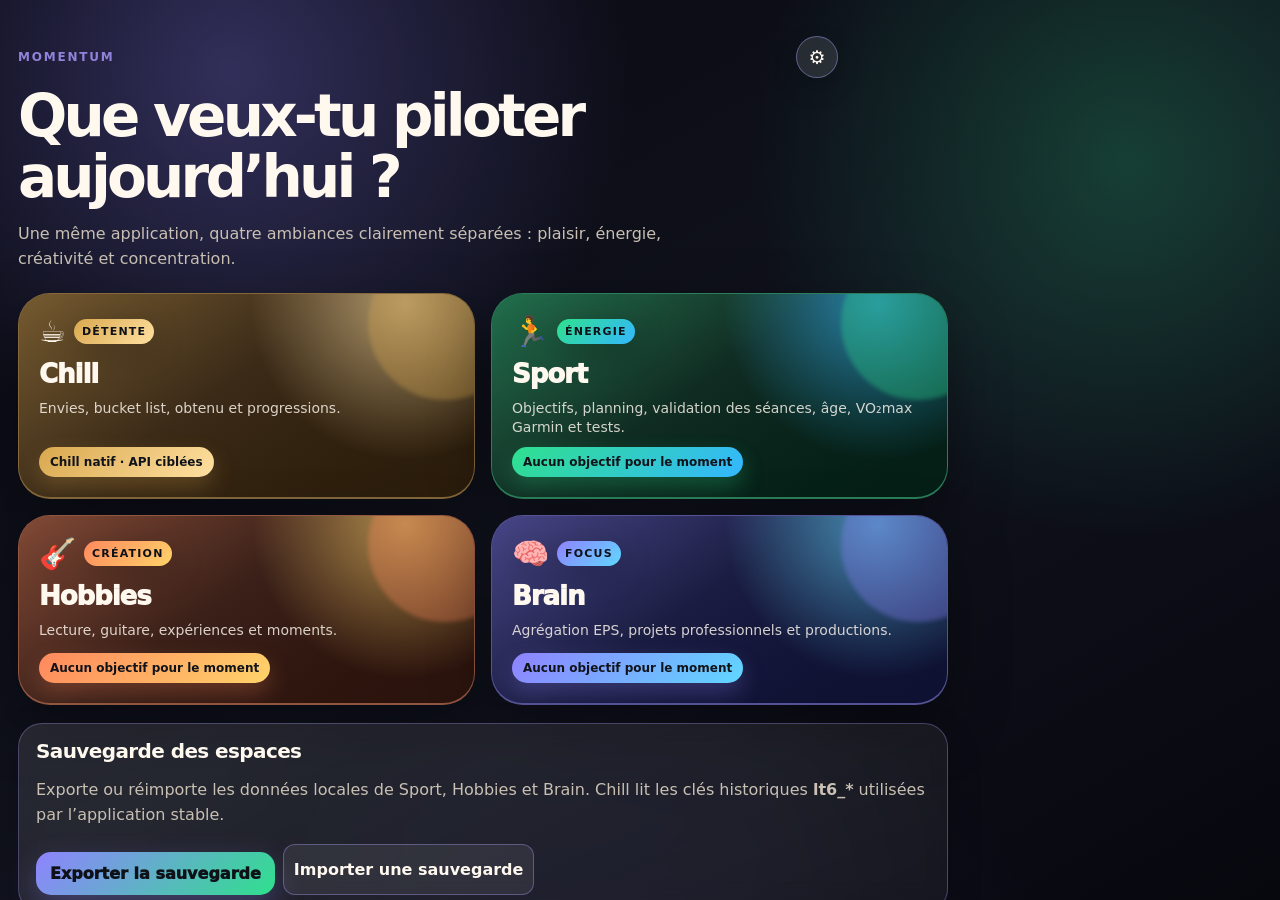
==== commit 4e2d73ed: "Publier Momentum à la racine" ====
--- a/index.html
+++ b/index.html
@@ -1,4300 +1,172 @@
-<!DOCTYPE html>
+<!doctype html>
 <html lang="fr">
 <head>
-<meta charset="UTF-8">
-<meta name="viewport" content="width=device-width, initial-scale=1.0, maximum-scale=1.0, user-scalable=no, viewport-fit=cover">
-<meta name="theme-color" content="#1a2a4a">
-<meta name="mobile-web-app-capable" content="yes">
-<meta name="apple-mobile-web-app-status-bar-style" content="black-translucent">
-<meta name="apple-mobile-web-app-title" content="Momentum">
-<title>Momentum</title>
-<link rel="manifest" href="manifest.json">
-<link rel="apple-touch-icon" href="apple-touch-icon.png">
-<link rel="icon" type="image/png" sizes="192x192" href="icon-192x192.png">
-<link href="https://fonts.googleapis.com/css2?family=Syne:wght@400;600;700;800&family=DM+Sans:wght@300;400;500&display=swap" rel="stylesheet">
-<script src="https://accounts.google.com/gsi/client" async defer></script>
-<style id="embedded-fonts">
-@font-face{font-family:'DM Serif Display';font-style:normal;font-weight:400;font-display:swap;src:url('[data-uri]') format('woff2')}
-@font-face{font-family:'DM Serif Display';font-style:italic;font-weight:400;font-display:swap;src:url('[data-uri]') format('woff2')}
-@font-face{font-family:'DM Sans';font-style:normal;font-weight:300;font-display:swap;src:url('[data-uri]') format('woff2')}
-@font-face{font-family:'DM Sans';font-style:normal;font-weight:400;font-display:swap;src:url('[data-uri]') format('woff2')}
-@font-face{font-family:'DM Sans';font-style:normal;font-weight:500;font-display:swap;src:url('[data-uri]') format('woff2')}
-@font-face{font-family:'DM Sans';font-style:normal;font-weight:600;font-display:swap;src:url('[data-uri]') format('woff2')}
-</style>
-<style>
-/* ══ SHELL RESET — must come first and override everything ══ */
-html { margin:0; padding:0; height:100%; overflow:hidden; }
-body { margin:0 !important; padding:0 !important; max-width:none !important;
-       height:100%; overflow:hidden; background:#080810;
-       font-family:'DM Sans',sans-serif; -webkit-tap-highlight-color:transparent; }
-*, *::before, *::after { box-sizing:border-box; }
+  <meta charset="utf-8" />
+  <meta name="viewport" content="width=device-width, initial-scale=1, viewport-fit=cover" />
+  <meta http-equiv="Cache-Control" content="no-cache, no-store, must-revalidate" />
+  <meta http-equiv="Pragma" content="no-cache" />
+  <meta http-equiv="Expires" content="0" />
+  <title>Momentum</title>
+  <link rel="stylesheet" href="./v2/styles.css?v=20260715-main-publish1" />
+  <link rel="stylesheet" href="./v2/overrides-gallery.css?v=20260715-main-publish1" />
+</head>
+<body data-bg-theme="dark">
+  <main class="shell" id="app" data-build="main-publish1">
+    <section class="screen active" id="home-screen" aria-labelledby="home-title">
+      <header class="home-hero">
+        <div class="home-topbar">
+          <p class="eyebrow">Momentum</p>
+          <button class="settings-toggle" type="button" aria-label="Réglages du fond" data-settings-toggle>⚙</button>
+        </div>
+        <h1 id="home-title">Que veux-tu piloter aujourd’hui&nbsp;?</h1>
+        <p class="hero-text">Une même application, quatre ambiances clairement séparées : plaisir, énergie, créativité et concentration.</p>
+      </header>
 
-/* ══ ROOT SHELL ══ */
-#root { width:100%; height:100vh; height:100dvh; position:relative; overflow:hidden; }
+      <article class="panel settings-panel" data-settings-panel hidden>
+        <h3>Réglage du fond</h3>
+        <p>Change uniquement l’ambiance générale du fond. Le choix s’applique à tous les espaces : Chill, Sport, Hobbies et Brain.</p>
+        <div class="theme-options" role="group" aria-label="Choix du fond">
+          <button type="button" data-bg-choice="dark">Noir</button>
+          <button type="button" data-bg-choice="light">Blanc</button>
+          <button type="button" data-bg-choice="ecru">Beige / écru</button>
+        </div>
+      </article>
 
-/* ══ SELECTOR ══ */
-/* ═══ THÈME CLAIR ═══ */
-body.theme-light {
-  --bg:#f5f4f0;--bg2:#ffffff;--bg3:#eeece8;--bg4:#e5e2db;
-  --bg5:#d8d4cc;--surface:#ffffff;--surface2:#f0ede8;
-  --border:rgba(0,0,0,.09);--border2:rgba(0,0,0,.14);--border3:rgba(0,0,0,.2);
-  --text:#1a1820;--text2:#4a4860;--text3:#8a88a0;
-  --gold:#8a6010;--gold-bg:rgba(200,160,48,.1);--gold-border:rgba(200,160,48,.3);
-  background-image:radial-gradient(ellipse 80% 50% at 50% -10%,rgba(124,111,255,.06),transparent);
-}
-body.theme-light #app { background:var(--bg); }
-body.theme-light .screen,.theme-light .card,.theme-light .streak-card { box-shadow:0 2px 12px rgba(0,0,0,.06); }
+      <div class="space-grid" aria-label="Espaces Momentum">
+        <button class="space-card chill" data-open-space="chill">
+          <span class="space-icon">☕</span>
+          <span class="space-title">Chill</span>
+          <span class="space-desc">Envies, bucket list, obtenu et progressions.</span>
+          <span class="space-meta">Chill natif · API ciblées</span>
+        </button>
 
-/* ═══ THÈME SPORT ═══ */
-body.theme-sport {
-  --bg:#07080f;--bg2:#0d0f1a;--bg3:#121520;--bg4:#171a28;
-  --bg5:#1e2235;--surface:#181b2a;--surface2:#1f2338;
-  --border:rgba(0,220,180,.1);--border2:rgba(0,220,180,.18);--border3:rgba(0,220,180,.3);
-  --text:#e8fff8;--text2:#80c8b8;--text3:#406858;
-  --accent:#00e5c0;--accent2:#00b89a;
-  --orange:#ff6b00;--green:#00e5c0;
-  background-image:none;
-}
-body.theme-sport #app {
-  background:var(--bg);
-  background-image:
-    radial-gradient(ellipse 120% 40% at 50% -5%,rgba(0,229,192,.15),transparent),
-    radial-gradient(ellipse 60% 30% at 90% 50%,rgba(255,107,0,.08),transparent);
-}
-body.theme-sport .streak-card,.body.theme-sport .action-card {
-  border-color:rgba(0,229,192,.25);
-  background:linear-gradient(135deg,rgba(0,229,192,.08),rgba(0,229,192,.03));
-}
-body.theme-sport .btn-start { background:linear-gradient(135deg,#00e5c0,#00b89a); color:#07080f; }
-body.theme-sport .streak-num { color:#00e5c0; }
-body.theme-sport .nav-item.active { color:#00e5c0; }
-body.theme-sport .nav-item.active .nav-dot { background:#00e5c0; box-shadow:0 0 8px #00e5c0; }
+        <button class="space-card sport" data-open-space="sport">
+          <span class="space-icon">🏃</span>
+          <span class="space-title">Sport</span>
+          <span class="space-desc">Objectifs, planning, validation des séances, âge, VO₂max Garmin et tests.</span>
+          <span class="space-meta" data-summary="sport">Aucun objectif pour le moment</span>
+        </button>
 
+        <button class="space-card hobbies" data-open-space="hobbies">
+          <span class="space-icon">🎸</span>
+          <span class="space-title">Hobbies</span>
+          <span class="space-desc">Lecture, guitare, expériences et moments.</span>
+          <span class="space-meta" data-summary="hobbies">Aucun objectif pour le moment</span>
+        </button>
 
-#selector{position:absolute;inset:0;display:flex;flex-direction:column;z-index:10;transition:opacity .4s,transform .4s cubic-bezier(.4,0,.2,1);overflow:hidden}
-#selector.hidden{opacity:0;pointer-events:none;transform:scale(.96)}
-/* les deux moitiés empilées verticalement, chacune ½ écran */
-.sel-card{display:contents} /* conteneur transparent — les halves remplissent directement #selector */
-.sel-half{flex:1;display:flex;flex-direction:column;align-items:center;justify-content:center;cursor:pointer;position:relative;overflow:hidden;transition:flex .45s cubic-bezier(.4,0,.2,1);user-select:none}
-.sel-half:active{flex:1.06}
-#sel-ambition{background:linear-gradient(160deg,#0c0c22,#180e3a 60%,#0e0e20)}
-#sel-ambition::after{content:'';position:absolute;inset:0;background:radial-gradient(ellipse 80% 60% at 50% 40%,rgba(124,111,255,.25),transparent);pointer-events:none}
-#sel-chill{background:linear-gradient(160deg,#f2ede4,#ecddc8 60%,#e8d9b8)}
-#sel-chill::after{content:'';position:absolute;inset:0;background:radial-gradient(ellipse 80% 60% at 50% 55%,rgba(160,120,48,.18),transparent);pointer-events:none}
-/* séparateur horizontal entre les deux halves */
-#sel-ambition::before{content:'';position:absolute;bottom:0;left:6%;right:6%;height:1px;background:linear-gradient(to right,transparent,rgba(255,255,255,.18) 40%,rgba(255,255,255,.18) 60%,transparent);pointer-events:none}
-.sel-inner{position:relative;z-index:1;display:flex;flex-direction:column;align-items:center;gap:16px;padding:32px 28px;width:100%;box-sizing:border-box}
-.sel-emoji{font-size:54px;line-height:1;margin-bottom:4px;transition:transform .3s}
-.sel-half:active .sel-emoji{transform:scale(1.14)}
-.sel-title{font-family:'Syne',sans-serif;font-size:26px;font-weight:800;letter-spacing:.02em}
-.sel-desc{font-size:15px;text-align:center;line-height:1.55;max-width:220px;opacity:.7}
-.sel-eyebrow{display:none} /* masqué — plus besoin dans la nouvelle mise en page */
-.sel-pills{display:flex;flex-wrap:wrap;gap:7px;justify-content:center;margin-top:4px}
-.sel-pill{font-size:12px;font-weight:700;letter-spacing:.04em;padding:5px 14px;border-radius:20px;text-align:center}
-#sel-ambition .sel-title,#sel-ambition .sel-desc{color:#e8e4ff}
-#sel-ambition .sel-pill{background:rgba(124,111,255,.18);color:#b0a8ff;border:1px solid rgba(124,111,255,.3)}
-#sel-chill .sel-title{color:#1e1408}
-#sel-chill .sel-desc{color:#5a4428}
-#sel-chill .sel-pill{background:rgba(160,120,48,.12);color:#8a6020;border:1px solid rgba(160,120,48,.28)}
-.sel-caret{position:absolute;bottom:18px;font-size:18px;opacity:.28}
-#sel-ambition .sel-caret{color:#fff}
-#sel-chill .sel-caret{color:#3a2208}
-/* Streak widget dans le sélecteur */
-.sel-streak-widget{display:flex;align-items:center;gap:10px;padding:8px 16px;border-radius:16px;margin-top:6px}
-#sel-ambition .sel-streak-widget{background:rgba(124,111,255,.14);border:1px solid rgba(124,111,255,.25)}
-#sel-chill .sel-streak-widget{background:rgba(160,120,48,.12);border:1px solid rgba(160,120,48,.25)}
-.sel-streak-num{font-family:'Syne',sans-serif;font-size:28px;font-weight:800;line-height:1}
-#sel-ambition .sel-streak-num{color:#c8c0ff}
-#sel-chill .sel-streak-num{color:#8a6020}
-.sel-streak-dots{display:flex;gap:4px}
-.sel-streak-dot{width:8px;height:8px;border-radius:3px}
-#sel-ambition .sel-streak-dot.done{background:#a08fff}
-#sel-ambition .sel-streak-dot.today{background:var(--orange,#f7931a)}
-#sel-ambition .sel-streak-dot.empty{background:rgba(255,255,255,.1)}
-#sel-chill .sel-streak-dot.done{background:#c9a96e}
-#sel-chill .sel-streak-dot.today{background:#e07830}
-#sel-chill .sel-streak-dot.empty{background:rgba(0,0,0,.1)}
+        <button class="space-card brain" data-open-space="brain">
+          <span class="space-icon">🧠</span>
+          <span class="space-title">Brain</span>
+          <span class="space-desc">Agrégation EPS, projets professionnels et productions.</span>
+          <span class="space-meta" data-summary="brain">Aucun objectif pour le moment</span>
+        </button>
+      </div>
 
-/* ══ APP CONTAINERS ══ */
-#momentum-container, #chill-root {
-  position:absolute; inset:0;
-  transition:transform .45s cubic-bezier(.4,0,.2,1), opacity .4s;
-  will-change:transform; pointer-events:none;
-}
-#momentum-container { transform:translateY(100%); opacity:0; overflow:clip; }
-#chill-root { transform:translateY(100%); opacity:0; overflow:hidden; -webkit-overflow-scrolling:touch; }
-#momentum-container.active, #chill-root.active { transform:translateY(0); opacity:1; pointer-events:all; }
-body.chill-active { background:#f5f3ef !important; }
+      <article class="panel home-tools" aria-labelledby="data-title">
+        <h3 id="data-title">Sauvegarde des espaces</h3>
+        <p>Exporte ou réimporte les données locales de Sport, Hobbies et Brain. Chill lit les clés historiques <strong>lt6_*</strong> utilisées par l’application stable.</p>
+        <div class="actions-row">
+          <button class="primary-btn" type="button" data-export-v2>Exporter la sauvegarde</button>
+          <label class="secondary-btn" for="import-v2-file">Importer une sauvegarde</label>
+          <input id="import-v2-file" data-import-v2 type="file" accept="application/json,.json" hidden>
+        </div>
+      </article>
+    </section>
 
-/* ══ BACK BUTTONS ══ */
-.app-back{position:fixed;top:calc(env(safe-area-inset-top,8px) + 8px);left:14px;width:38px;height:38px;border-radius:50%;border:none;display:flex;align-items:center;justify-content:center;font-size:17px;cursor:pointer;z-index:9999;opacity:0;pointer-events:none;transform:scale(.8) translateY(-4px);transition:opacity .3s,transform .3s}
-.app-back.visible{opacity:1;pointer-events:all;transform:scale(1) translateY(0)}
-#back-ambition{background:rgba(30,25,60,.75);backdrop-filter:blur(12px);color:#d0c8ff;border:1px solid rgba(124,111,255,.25)}
-#back-chill{background:rgba(255,252,245,.88);backdrop-filter:blur(12px);color:#3a2208;border:1px solid rgba(0,0,0,.1)}
+    <section class="screen" id="space-chill" aria-labelledby="chill-title" data-goal-space="chill">
+      <header class="space-header chill">
+        <button class="back-btn" data-go-home>← Accueil</button>
+        <p class="eyebrow">Espace</p>
+        <h2 id="chill-title">Chill</h2>
+        <p>Un espace chaleureux pour les envies, films, livres, vinyles, jeux, sorties, bucket list et choses obtenues.</p>
+      </header>
+      <div data-chill-native></div>
+    </section>
 
-/* ══ Momentum #app must fill momentum-container exactly ══ */
-#momentum-container #app {
-  height:100% !important;
-  max-width:none !important;
-  margin:0 !important;
-  overflow:hidden;
-}
-</style>
-<style>
-/* ══ MOMENTUM CSS ══ */
+    <section class="screen" id="space-sport" aria-labelledby="sport-title" data-goal-space="sport">
+      <header class="space-header sport">
+        <button class="back-btn" data-go-home>← Accueil</button>
+        <p class="eyebrow">Espace</p>
+        <h2 id="sport-title">Sport</h2>
+        <p>Un espace plus énergique pour programmer les séances, compléter le réalisé et suivre ton niveau actuel.</p>
+      </header>
+      <nav class="subnav" aria-label="Navigation Sport">
+        <button class="active" data-tab="overview">Accueil</button>
+        <button data-tab="goals">Objectifs</button>
+        <button data-tab="program">Planning</button>
+        <button data-tab="profile">Bilan & tests</button>
+      </nav>
+      <div class="tab-panel active" data-panel="overview"></div>
+      <div class="tab-panel" data-panel="goals"></div>
+      <div class="tab-panel" data-panel="program"></div>
+      <div class="tab-panel" data-panel="profile"></div>
+    </section>
 
-:root{
-  --bg:#080810;--bg2:#0f0f1e;--bg3:#141428;--bg4:#1a1a32;
-  --surface:#1e1e38;--surface2:#252542;
-  --border:rgba(120,120,200,.12);--border2:rgba(120,120,200,.22);
-  --text:#f0efff;--text2:#9898b8;--text3:#5a5a7a;
-  --accent:#7c6fff;--accent2:#a08fff;
-  --orange:#f7931a;--green:#3ddc84;--teal:#00d4aa;--pink:#ff6b9d;--red:#ff4f4f;
-  --fd:'Syne',sans-serif;--fb:'DM Sans',sans-serif;
-  --r:14px;--r2:20px;
-  --st:env(safe-area-inset-top,0px);
-  --sb:env(safe-area-inset-bottom,0px);
-}
-*{box-sizing:border-box;margin:0;padding:0;-webkit-tap-highlight-color:transparent}
-html,body{background:var(--bg);color:var(--text);font-family:var(--fb);font-size:16px;height:100%;overflow:hidden;user-select:none;-webkit-text-size-adjust:100%}
+    <section class="screen" id="space-hobbies" aria-labelledby="hobbies-title" data-goal-space="hobbies">
+      <header class="space-header hobbies">
+        <button class="back-btn" data-go-home>← Accueil</button>
+        <p class="eyebrow">Espace</p>
+        <h2 id="hobbies-title">Hobbies</h2>
+        <p>Un espace plus créatif pour les pratiques, la lecture, les expériences et les moments importants.</p>
+      </header>
+      <nav class="subnav" aria-label="Navigation Hobbies">
+        <button class="active" data-tab="overview">Accueil</button>
+        <button data-tab="goals">Objectifs</button>
+        <button data-tab="practices">Pratiques</button>
+        <button data-tab="books">Lecture / Expériences</button>
+      </nav>
+      <div class="tab-panel active" data-panel="overview"></div>
+      <div class="tab-panel" data-panel="goals"></div>
+      <div class="tab-panel" data-panel="practices"></div>
+      <div class="tab-panel" data-panel="books"></div>
+    </section>
 
-/* ── App shell ── */
-#app{display:flex;flex-direction:column;height:100vh;height:100dvh;background:var(--bg);background-image:radial-gradient(ellipse 80% 50% at 50% -10%,rgba(124,111,255,.12),transparent);overflow:hidden}
+    <section class="screen" id="space-brain" aria-labelledby="brain-title" data-goal-space="brain">
+      <header class="space-header brain">
+        <button class="back-btn" data-go-home>← Accueil</button>
+        <p class="eyebrow">Espace</p>
+        <h2 id="brain-title">Brain</h2>
+        <p>Un espace plus concentré pour l’agrégation EPS, les projets professionnels, le plan de travail et les productions.</p>
+      </header>
+      <nav class="subnav" aria-label="Navigation Brain">
+        <button class="active" data-tab="overview">Accueil</button>
+        <button data-tab="goals">Objectifs</button>
+        <button data-tab="workplan">Plan de travail</button>
+        <button data-tab="productions">Productions</button>
+      </nav>
+      <div class="tab-panel active" data-panel="overview"></div>
+      <div class="tab-panel" data-panel="goals"></div>
+      <div class="tab-panel" data-panel="workplan"></div>
+      <div class="tab-panel" data-panel="productions"></div>
+    </section>
+  </main>
 
-/* ── Status bar ── */
-.status-bar{display:flex;justify-content:space-between;align-items:center;padding:calc(var(--st) + 10px) 20px 6px;flex-shrink:0}
-.status-time{font-family:var(--fd);font-size:15px;font-weight:600}
-.status-icons{display:flex;gap:5px;align-items:center}
-
-/* ── Screens ── */
-.screens{flex:1;overflow:hidden;position:relative;min-height:0}
-.screen{position:absolute;inset:0;overflow-y:auto;overflow-x:hidden;padding:0 18px calc(84px + var(--sb));scrollbar-width:none;opacity:0;transform:translateX(28px);transition:opacity .25s,transform .25s;pointer-events:none;-webkit-overflow-scrolling:touch}
-.screen::-webkit-scrollbar{display:none}
-.screen.active{opacity:1;transform:translateX(0);pointer-events:all}
-.screen.exit-left{opacity:0;transform:translateX(-28px)}
-
-/* Sub-screens (settings panels) */
-.subscreen{position:absolute;inset:0;overflow-y:auto;overflow-x:hidden;padding:0 18px calc(84px + var(--sb));scrollbar-width:none;opacity:0;transform:translateX(100%);transition:opacity .25s,transform .3s cubic-bezier(.4,0,.2,1);pointer-events:none;background:var(--bg);z-index:10;-webkit-overflow-scrolling:touch}
-.subscreen::-webkit-scrollbar{display:none}
-.subscreen.open{opacity:1;transform:translateX(0);pointer-events:all}
-
-/* ── Nav ── */
-.nav-bar{display:flex;justify-content:space-around;align-items:center;padding:8px 0 calc(8px + var(--sb));background:var(--bg2);border-top:1px solid var(--border);flex-shrink:0;z-index:100}
-.nav-btn{display:flex;flex-direction:column;align-items:center;gap:3px;padding:4px 8px;cursor:pointer;border-radius:var(--r);border:none;background:transparent}
-.nav-icon{width:22px;height:22px;display:flex;align-items:center;justify-content:center}
-.nav-label{font-family:var(--fb);font-size:9px;color:var(--text3);font-weight:500;transition:color .2s}
-.nav-btn.active .nav-label{color:var(--accent)}
-.nav-btn svg path,.nav-btn svg rect,.nav-btn svg circle,.nav-btn svg line,.nav-btn svg polyline{stroke:var(--text3);transition:stroke .2s}
-.nav-btn.active svg path,.nav-btn.active svg rect,.nav-btn.active svg circle,.nav-btn.active svg line,.nav-btn.active svg polyline{stroke:var(--accent)}
-.nav-dot{width:4px;height:4px;border-radius:50%;background:var(--accent);margin-top:-1px;opacity:0;transition:opacity .2s}
-.nav-btn.active .nav-dot{opacity:1}
-
-/* ── Typography & utils ── */
-h1{font-family:var(--fd);font-size:23px;font-weight:700;line-height:1.2}
-.muted{color:var(--text2)}.small{font-size:13px}
-.card{background:var(--bg3);border:1px solid var(--border);border-radius:var(--r2);padding:16px;margin-bottom:12px}
-.card-accent{background:linear-gradient(135deg,#1a1535,#1e1a3a);border-color:rgba(124,111,255,.25)}
-.section-row{display:flex;justify-content:space-between;align-items:center;margin:16px 0 10px}
-.section-title{font-family:var(--fd);font-size:10px;font-weight:700;letter-spacing:.1em;text-transform:uppercase;color:var(--text3)}
-.section-link{font-size:13px;color:var(--accent);cursor:pointer}
-
-/* ── Streak ── */
-.streak-card{background:var(--bg3);border:1px solid rgba(124,111,255,.2);border-radius:var(--r2);padding:16px;margin:10px 0;position:relative;overflow:hidden}
-.streak-card::before{content:'';position:absolute;top:-40px;right:-40px;width:120px;height:120px;background:radial-gradient(circle,rgba(124,111,255,.15),transparent 70%);pointer-events:none}
-.streak-num{font-family:var(--fd);font-size:48px;font-weight:800;line-height:1;background:linear-gradient(135deg,#fff 30%,var(--accent2));-webkit-background-clip:text;-webkit-text-fill-color:transparent;background-clip:text}
-.streak-dots{display:flex;gap:5px;margin-top:10px}
-.streak-dot{width:20px;height:20px;border-radius:6px;display:flex;align-items:center;justify-content:center;font-size:9px;font-weight:700}
-.streak-dot.done{background:var(--accent);color:#fff}
-.streak-dot.today{background:var(--orange);color:#fff}
-.streak-dot.empty{background:var(--surface);color:var(--text3)}
-
-/* ── Action card ── */
-.action-card{background:linear-gradient(135deg,#1a1535,#1c1840);border:1px solid rgba(124,111,255,.3);border-radius:var(--r2);padding:16px;margin-bottom:10px}
-.action-tag{font-size:10px;color:var(--text3);text-transform:uppercase;letter-spacing:.1em;font-weight:700;margin-bottom:10px}
-.meta-chip{display:inline-flex;align-items:center;gap:4px;background:var(--surface);padding:3px 8px;border-radius:20px;font-size:12px;color:var(--text2)}
-.btn-start{width:100%;background:var(--accent);color:#fff;border:none;border-radius:12px;padding:12px;font-family:var(--fd);font-size:14px;font-weight:600;cursor:pointer;display:flex;align-items:center;justify-content:center;gap:8px;box-shadow:0 4px 24px rgba(124,111,255,.35);transition:all .2s}
-.btn-start:active{transform:scale(.97)}
-
-/* ── Buttons ── */
-.btn{border:none;border-radius:var(--r);padding:10px 17px;font-family:var(--fb);font-size:14px;font-weight:500;cursor:pointer;transition:all .18s;display:inline-flex;align-items:center;gap:6px}
-.btn-ghost{background:var(--surface);color:var(--text2);border:1px solid var(--border)}
-.btn-primary{background:var(--accent);color:#fff;box-shadow:0 3px 16px rgba(124,111,255,.3)}
-.btn-danger{background:rgba(255,79,79,.15);color:var(--red);border:1px solid rgba(255,79,79,.3)}
-.btn-sm{padding:5px 10px;font-size:11px;border-radius:9px}
-.add-btn{width:100%;background:transparent;border:1.5px dashed var(--border2);border-radius:var(--r2);padding:14px;color:var(--accent);font-size:14px;font-weight:500;cursor:pointer;display:flex;align-items:center;justify-content:center;gap:6px;font-family:var(--fb)}
-
-/* ── Domain items ── */
-.domain-item{display:flex;align-items:center;gap:12px;padding:11px 14px;background:var(--bg3);border:1px solid var(--border);border-radius:var(--r);margin-bottom:7px;cursor:pointer}
-.domain-bar-wrap{height:3px;background:var(--surface);border-radius:2px;margin-top:5px;width:55px}
-.domain-bar{height:3px;border-radius:2px}
-
-/* ── Pill tabs ── */
-.pill-tabs{display:flex;gap:7px;margin-bottom:12px;flex-wrap:wrap}
-.pill-tab{padding:6px 14px;border-radius:20px;font-size:13px;font-weight:500;cursor:pointer;border:1px solid var(--border);background:transparent;color:var(--text2);transition:all .18s;font-family:var(--fb)}
-.pill-tab.active{background:var(--accent);color:#fff;border-color:var(--accent);box-shadow:0 2px 12px rgba(124,111,255,.3)}
-
-/* ── Objective items ── */
-.obj-item{background:var(--bg3);border:1px solid var(--border);border-radius:var(--r2);padding:13px 15px;margin-bottom:9px;transition:all .2s}
-.obj-delete-btn{width:26px;height:26px;border-radius:7px;background:rgba(255,79,79,.1);border:1px solid rgba(255,79,79,.2);color:var(--red);font-size:13px;cursor:pointer;display:flex;align-items:center;justify-content:center;flex-shrink:0}
-
-/* ── Modal ── */
-.modal-overlay{position:fixed;inset:0;background:rgba(8,8,16,.88);backdrop-filter:blur(8px);z-index:500;display:flex;align-items:flex-end;opacity:0;pointer-events:none;transition:opacity .25s}
-.modal-overlay.open{opacity:1;pointer-events:all}
-.modal-sheet{background:var(--bg2);border:1px solid var(--border2);border-radius:28px 28px 0 0;padding:22px 20px calc(24px + var(--sb));width:100%;transform:translateY(100%);transition:transform .3s cubic-bezier(.4,0,.2,1);max-height:90dvh;overflow-y:auto;scrollbar-width:none}
-.modal-sheet::-webkit-scrollbar{display:none}
-.modal-overlay.open .modal-sheet{transform:translateY(0)}
-.modal-title{font-family:var(--fd);font-size:18px;font-weight:700;margin-bottom:18px;display:flex;align-items:center;justify-content:space-between}
-.modal-close{width:30px;height:30px;background:var(--surface);border-radius:8px;border:1px solid var(--border);color:var(--text2);font-size:16px;cursor:pointer;display:flex;align-items:center;justify-content:center}
-.field-label{font-size:10px;color:var(--text3);text-transform:uppercase;letter-spacing:.08em;font-weight:700;margin-bottom:5px;margin-top:13px}
-.field-input{width:100%;background:var(--surface);border:1px solid var(--border2);border-radius:11px;padding:11px 13px;color:var(--text);font-family:var(--fb);font-size:14px;outline:none;transition:border-color .18s}
-.field-input:focus{border-color:var(--accent)}
-.field-input::placeholder{color:var(--text3)}
-.field-select{width:100%;background:var(--surface);border:1px solid var(--border2);border-radius:11px;padding:11px 13px;color:var(--text);font-family:var(--fb);font-size:14px;outline:none;appearance:none;cursor:pointer}
-.emoji-picker{display:flex;gap:7px;flex-wrap:wrap;margin-top:4px}
-.emoji-opt{width:36px;height:36px;border-radius:9px;background:var(--surface);border:1px solid var(--border);cursor:pointer;font-size:18px;display:flex;align-items:center;justify-content:center;transition:all .15s}
-.emoji-opt.selected{border-color:var(--accent);background:rgba(124,111,255,.15)}
-.dur-opt{background:var(--surface);border:1px solid var(--border);border-radius:9px;padding:7px 4px;text-align:center;font-size:11px;font-weight:500;color:var(--text2);cursor:pointer;transition:all .15s}
-.dur-opt.selected{background:rgba(124,111,255,.18);border-color:var(--accent);color:var(--accent);font-weight:700}
-.dow-grid{display:flex;gap:5px;margin-top:4px}
-.dow-opt{flex:1;padding:8px 2px;border-radius:9px;text-align:center;font-size:11px;font-weight:600;background:var(--surface);border:1px solid var(--border);cursor:pointer;transition:all .15s;color:var(--text2)}
-.dow-opt.selected{background:rgba(124,111,255,.18);border-color:var(--accent);color:var(--accent)}
-.freq-opts{display:flex;gap:6px;flex-wrap:wrap;margin-top:4px}
-.freq-opt{padding:6px 12px;border-radius:20px;font-size:11px;font-weight:500;border:1px solid var(--border);background:var(--surface);color:var(--text2);cursor:pointer;transition:all .15s}
-.freq-opt.selected{background:rgba(124,111,255,.18);border-color:var(--accent);color:var(--accent);font-weight:700}
-.sync-badge{display:inline-flex;align-items:center;gap:3px;background:rgba(66,133,244,.12);border:1px solid rgba(66,133,244,.3);color:#4285f4;padding:2px 7px;border-radius:10px;font-size:10px;font-weight:600}
-
-/* ── Calendar ── */
-.cal-nav{display:flex;align-items:center;justify-content:space-between;margin-bottom:14px}
-.cal-month{font-family:var(--fd);font-size:16px;font-weight:700}
-.cal-arrow{width:30px;height:30px;background:var(--surface);border:1px solid var(--border);border-radius:8px;display:flex;align-items:center;justify-content:center;cursor:pointer;font-size:14px}
-.cal-grid{display:grid;grid-template-columns:repeat(7,1fr);gap:2px}
-.cal-header{font-size:9px;color:var(--text3);text-align:center;padding:5px 2px;font-weight:700;text-transform:uppercase;letter-spacing:.04em}
-.cal-cell{aspect-ratio:1;display:flex;flex-direction:column;align-items:center;justify-content:center;font-size:12px;border-radius:8px;cursor:pointer;position:relative;transition:all .15s;color:var(--text2);gap:1px}
-.cal-cell.today{background:var(--accent);color:#fff;font-weight:700}
-.cal-cell.cal-selected:not(.today){background:rgba(124,111,255,.2);color:var(--accent);font-weight:600;border:1px solid rgba(124,111,255,.4)}
-.cal-cell:hover:not(.today):not(.cal-selected){background:var(--surface)}
-.cal-obj-dot{width:4px;height:4px;border-radius:50%;flex-shrink:0}
-.cal-dots-row{display:flex;gap:2px;justify-content:center;margin-top:1px}
-.cal-event-item{display:flex;align-items:center;gap:10px;padding:9px 12px;background:var(--bg3);border-radius:12px;border:1px solid var(--border);margin-bottom:7px;border-left-width:3px}
-.cal-event-time{font-family:var(--fd);font-size:11px;font-weight:600;color:var(--text2);width:38px;flex-shrink:0}
-.cal-day-detail{background:var(--bg3);border:1px solid rgba(124,111,255,.2);border-radius:var(--r2);padding:13px 15px;margin-bottom:10px;animation:slideIn .22s ease}
-@keyframes slideIn{from{opacity:0;transform:translateY(6px)}to{opacity:1;transform:translateY(0)}}
-.cal-day-title{font-family:var(--fd);font-size:14px;font-weight:700;margin-bottom:10px;display:flex;align-items:center;justify-content:space-between}
-.cal-close-btn{font-size:14px;color:var(--text3);cursor:pointer;width:26px;height:26px;display:flex;align-items:center;justify-content:center;background:var(--surface);border-radius:7px;border:1px solid var(--border)}
-.gcal-banner{background:linear-gradient(135deg,rgba(66,133,244,.15),rgba(52,168,83,.1));border:1px solid rgba(66,133,244,.3);border-radius:var(--r2);padding:12px 15px;margin-bottom:10px;display:flex;align-items:center;gap:10px}
-.gcal-icon{width:34px;height:34px;border-radius:9px;background:#fff;display:flex;align-items:center;justify-content:center;font-size:17px;flex-shrink:0}
-.gcal-btn{background:#4285f4;color:#fff;border:none;border-radius:9px;padding:7px 12px;font-size:11px;font-weight:600;cursor:pointer;font-family:var(--fb);white-space:nowrap}
-.gcal-btn.connected{background:rgba(52,168,83,.2);color:#34a853;border:1px solid rgba(52,168,83,.4)}
-
-/* ── Timer ── */
-.timer-header{display:flex;align-items:center;gap:12px;margin-bottom:20px;padding-top:8px}
-.back-btn{width:34px;height:34px;background:var(--surface);border-radius:10px;display:flex;align-items:center;justify-content:center;cursor:pointer;border:1px solid var(--border);font-size:16px;color:var(--text)}
-.timer-center{display:flex;flex-direction:column;align-items:center;padding:8px 0}
-.timer-action-icon{font-size:34px;margin-bottom:10px}
-.timer-action-title{font-family:var(--fd);font-size:20px;font-weight:700;text-align:center}
-.timer-domain-badge{display:inline-flex;align-items:center;gap:6px;background:var(--surface);border:1px solid var(--border);padding:4px 11px;border-radius:20px;font-size:11px;color:var(--text2);margin-top:5px}
-.timer-ring-wrap{position:relative;width:190px;height:190px;margin:22px 0 18px}
-.timer-ring-svg{position:absolute;top:0;left:0;transform:rotate(-90deg)}
-.timer-ring-track{fill:none;stroke:var(--surface);stroke-width:6}
-.timer-ring-fill{fill:none;stroke:var(--accent);stroke-width:6;stroke-linecap:round;transition:stroke-dashoffset 1s linear}
-.timer-display{position:absolute;inset:0;display:flex;flex-direction:column;align-items:center;justify-content:center;gap:2px}
-.timer-num{font-family:var(--fd);font-size:40px;font-weight:800;letter-spacing:-.02em}
-.timer-sub-label{font-size:10px;color:var(--text3);text-transform:uppercase;letter-spacing:.08em}
-.timer-controls{display:flex;gap:10px;align-items:center;margin-top:14px}
-.timer-btn-main{width:58px;height:58px;background:var(--accent);border-radius:50%;display:flex;align-items:center;justify-content:center;font-size:20px;cursor:pointer;border:none;box-shadow:0 4px 24px rgba(124,111,255,.4)}
-.timer-btn-secondary{width:46px;height:46px;background:var(--surface);border:1px solid var(--border);border-radius:50%;display:flex;align-items:center;justify-content:center;font-size:15px;cursor:pointer;color:var(--text)}
-.deep-link-btn{display:flex;align-items:center;gap:10px;width:100%;padding:13px 16px;background:var(--bg3);border:1px solid var(--border);border-radius:var(--r2);margin-top:14px;cursor:pointer;text-decoration:none}
-
-/* ── Progression ── */
-.stat-grid{display:grid;grid-template-columns:1fr 1fr;gap:9px;margin-bottom:10px}
-.stat-card{background:var(--bg3);border:1px solid var(--border);border-radius:var(--r2);padding:13px 15px}
-.stat-label{font-size:10px;color:var(--text3);text-transform:uppercase;letter-spacing:.08em;font-weight:600;margin-bottom:4px}
-.stat-value{font-family:var(--fd);font-size:26px;font-weight:800}
-.bar-chart{display:flex;align-items:flex-end;gap:5px;height:44px;margin-top:8px}
-.bar-col{flex:1;border-radius:4px 4px 0 0;min-height:4px}
-.domain-prog-row{display:flex;align-items:center;gap:10px;padding:9px 0;border-bottom:1px solid var(--border)}
-.domain-prog-row:last-child{border-bottom:none}
-.domain-prog-track{flex:1;height:5px;background:var(--surface);border-radius:3px}
-.domain-prog-fill{height:5px;border-radius:3px}
-.domain-prog-pct{font-family:var(--fd);font-size:12px;font-weight:700;width:34px;text-align:right}
-
-/* ── Forest ── */
-.forest-header{display:flex;align-items:center;justify-content:space-between;padding:10px 0 6px}
-.forest-streak-badge{display:flex;align-items:center;gap:6px;background:rgba(247,147,26,.15);border:1px solid rgba(247,147,26,.3);padding:5px 11px;border-radius:20px;font-size:13px;font-weight:600;color:var(--orange)}
-.forest-stats{display:grid;grid-template-columns:1fr 1fr 1fr;gap:7px;margin-bottom:10px}
-.forest-stat{background:var(--bg3);border:1px solid var(--border);border-radius:var(--r);padding:9px 11px;text-align:center}
-.forest-stat-val{font-family:var(--fd);font-size:19px;font-weight:800;line-height:1}
-.forest-stat-lbl{font-size:9px;color:var(--text3);margin-top:3px;text-transform:uppercase;letter-spacing:.06em}
-.forest-test-btns{display:flex;gap:8px;margin-bottom:10px}
-.forest-test-btn{flex:1;padding:9px;border-radius:11px;font-size:11px;font-weight:600;cursor:pointer;font-family:var(--fb);border:none}
-.btn-grow{background:rgba(61,220,132,.15);color:var(--green);border:1px solid rgba(61,220,132,.3)}
-.btn-lose{background:rgba(255,79,79,.12);color:var(--red);border:1px solid rgba(255,79,79,.25)}
-.forest-legend{background:var(--bg3);border:1px solid var(--border);border-radius:var(--r2);padding:13px;margin-bottom:9px}
-.legend-row{display:flex;align-items:center;gap:8px;margin-bottom:7px}
-.legend-row:last-child{margin-bottom:0}
-.forest-log{background:var(--bg3);border:1px solid var(--border);border-radius:var(--r2);padding:11px 13px;margin-bottom:9px;max-height:110px;overflow-y:auto;scrollbar-width:none}
-.log-entry{font-size:11px;color:var(--text2);padding:3px 0;border-bottom:1px solid var(--border);display:flex;align-items:flex-start;gap:6px}
-.log-entry:last-child{border-bottom:none}
-
-/* ── Profile / Settings ── */
-.profile-avatar{width:68px;height:68px;background:linear-gradient(135deg,var(--accent),var(--pink));border-radius:50%;display:flex;align-items:center;justify-content:center;font-family:var(--fd);font-size:26px;font-weight:800;color:#fff;margin:0 auto 10px}
-.settings-item{display:flex;align-items:center;gap:13px;padding:14px 15px;background:var(--bg3);border-radius:var(--r);margin-bottom:7px;cursor:pointer;border:1px solid var(--border);transition:background .15s}
-.settings-item:active{background:var(--surface)}
-.settings-icon{width:36px;height:36px;border-radius:10px;display:flex;align-items:center;justify-content:center;font-size:18px;flex-shrink:0}
-.settings-info{flex:1;min-width:0}
-.settings-label{font-size:14px;font-weight:500}
-.settings-sub{font-size:11px;color:var(--text3);margin-top:1px}
-.settings-arrow{color:var(--text3);font-size:16px}
-.settings-badge{font-size:10px;background:rgba(61,220,132,.15);color:var(--green);border:1px solid rgba(61,220,132,.3);padding:2px 7px;border-radius:10px;font-weight:600;white-space:nowrap}
-.subscreen-header{display:flex;align-items:center;gap:12px;padding:14px 0 20px}
-.subscreen-title{font-family:var(--fd);font-size:19px;font-weight:700}
-
-/* ── Toggle switch ── */
-.toggle-wrap{display:flex;align-items:center;gap:10px;background:var(--surface);border:1px solid var(--border2);border-radius:11px;padding:11px 13px;margin-top:8px}
-.toggle-label{flex:1;font-size:13px}
-.toggle{position:relative;width:42px;height:24px;cursor:pointer;flex-shrink:0}
-.toggle input{opacity:0;width:0;height:0;position:absolute}
-.toggle-track{position:absolute;inset:0;background:var(--surface2);border-radius:12px;border:1px solid var(--border2);transition:background .2s}
-.toggle-thumb{position:absolute;top:3px;left:3px;width:18px;height:18px;background:#fff;border-radius:50%;transition:left .2s,opacity .2s;opacity:.4}
-.toggle input:checked ~ .toggle-track{background:var(--accent)}
-.toggle input:checked ~ .toggle-thumb{left:21px;opacity:1}
-
-/* ── Accent colors for settings icons ── */
-.ic-notif{background:rgba(247,147,26,.15);color:var(--orange)}
-.ic-soft{background:rgba(124,111,255,.15);color:var(--accent)}
-.ic-apps{background:rgba(61,220,132,.15);color:var(--green)}
-.ic-cal{background:rgba(66,133,244,.15);color:#4285f4}
-.ic-theme{background:rgba(255,107,157,.15);color:var(--pink)}
-
-/* ── Notification settings ── */
-.notif-section{background:var(--bg3);border:1px solid var(--border);border-radius:var(--r2);padding:14px;margin-bottom:10px}
-.notif-row{display:flex;align-items:center;justify-content:space-between;padding:10px 0;border-bottom:1px solid var(--border)}
-.notif-row:last-child{border-bottom:none}
-.notif-info{flex:1}
-.notif-title{font-size:13px;font-weight:500}
-.notif-sub{font-size:11px;color:var(--text3);margin-top:2px}
-
-/* ── Streak goal slider ── */
-.goal-slider{width:100%;-webkit-appearance:none;appearance:none;height:5px;border-radius:3px;background:var(--surface2);outline:none;margin:12px 0}
-.goal-slider::-webkit-slider-thumb{-webkit-appearance:none;width:22px;height:22px;border-radius:50%;background:var(--accent);cursor:pointer;box-shadow:0 2px 8px rgba(124,111,255,.5)}
-
-/* ── Theme picker ── */
-.theme-grid{display:grid;grid-template-columns:repeat(3,1fr);gap:9px;margin-top:8px}
-.theme-opt{border:2px solid var(--border);border-radius:14px;padding:12px 8px;text-align:center;cursor:pointer;transition:all .2s}
-.theme-opt.active{border-color:var(--accent);background:rgba(124,111,255,.1)}
-.theme-preview{width:100%;height:36px;border-radius:8px;margin-bottom:7px}
-.theme-name{font-size:11px;font-weight:600;color:var(--text2)}
-.accent-grid{display:grid;grid-template-columns:repeat(5,1fr);gap:8px;margin-top:8px}
-.accent-opt{aspect-ratio:1;border-radius:50%;cursor:pointer;border:3px solid transparent;transition:all .2s;display:flex;align-items:center;justify-content:center}
-.accent-opt.active{border-color:#fff;box-shadow:0 0 0 2px var(--accent)}
-
-/* ── Contraintes douces ── */
-.constraint-card{background:var(--bg3);border:1px solid var(--border);border-radius:var(--r2);padding:14px;margin-bottom:10px}
-.constraint-val{font-family:var(--fd);font-size:32px;font-weight:800;color:var(--accent);text-align:center;margin:8px 0 4px}
-
-/* ── Apps connectées ── */
-.app-item{display:flex;align-items:center;gap:13px;padding:13px 14px;background:var(--bg3);border:1px solid var(--border);border-radius:var(--r);margin-bottom:8px}
-.app-icon{width:40px;height:40px;border-radius:11px;display:flex;align-items:center;justify-content:center;font-size:21px;flex-shrink:0}
-.app-connect-btn{padding:6px 14px;border-radius:20px;font-size:11px;font-weight:600;cursor:pointer;font-family:var(--fb);border:none;white-space:nowrap;transition:all .2s}
-.app-connected{background:rgba(61,220,132,.12);color:var(--green);border:1px solid rgba(61,220,132,.3) !important;border-style:solid}
-.app-disconnected{background:var(--accent);color:#fff}
-
-/* ── Toast ── */
-.toast{position:fixed;bottom:calc(80px + var(--sb));left:50%;transform:translateX(-50%) translateY(20px);background:var(--surface2);border:1px solid var(--border2);border-radius:12px;padding:9px 17px;font-size:13px;white-space:nowrap;opacity:0;transition:all .3s;z-index:900;pointer-events:none}
-.toast.show{opacity:1;transform:translateX(-50%) translateY(0)}
-
-/* ── Misc ── */
-.greeting-row{padding:12px 0 5px}
-.greeting-text{font-family:var(--fd);font-size:21px;font-weight:800}
-.greeting-sub{font-size:13px;color:var(--text2);margin-top:2px}
-.persist-banner{background:rgba(247,147,26,.12);border:1px solid rgba(247,147,26,.3);border-radius:var(--r);padding:9px 13px;margin-bottom:10px;display:none;align-items:center;gap:9px;font-size:12px;color:var(--orange);cursor:pointer}
-.widget-preview{background:linear-gradient(135deg,#1a1535,#1e1840);border:1px solid rgba(124,111,255,.3);border-radius:var(--r2);padding:14px;display:flex;align-items:center;gap:12px;margin-bottom:14px}
-.widget-play{width:42px;height:42px;background:var(--accent);border-radius:11px;display:flex;align-items:center;justify-content:center;font-size:17px;cursor:pointer;border:none;box-shadow:0 4px 14px rgba(124,111,255,.35)}
-#pwa-install-banner{display:none;align-items:center;gap:10px;background:rgba(124,111,255,.12);border:1px solid rgba(124,111,255,.3);border-radius:var(--r);padding:10px 14px;margin:8px 0;cursor:pointer}
-#pwa-install-banner.show{display:flex}
-
-/* ── PrairieWidget overrides ── */
-#prairie-container .pw-root{background:var(--bg3)!important;box-shadow:none!important;border-radius:0!important;padding:12px!important;width:100%!important;display:block!important;font-family:var(--fb)!important}
-#prairie-container .pw-title{color:var(--text2)!important;font-family:var(--fd)!important;font-size:.85em!important}
-#prairie-container .pw-grid{background:var(--bg4)!important;border-color:var(--border2)!important;border-radius:12px!important;padding:5px!important;width:100%!important}
-#prairie-container .pw-cell{width:auto!important;min-width:0!important}
-#prairie-container .pw-controls{margin-top:8px!important}
-#prairie-container .pw-btn{background:var(--surface2)!important;color:var(--text2)!important;border:1px solid var(--border2)!important;font-family:var(--fb)!important;font-size:.78em!important;box-shadow:none!important;border-radius:8px!important}
-#prairie-container .pw-btn.pw-danger{background:rgba(255,79,79,.15)!important;color:var(--red)!important;border-color:rgba(255,79,79,.3)!important}
-#prairie-container .pw-tick-label{color:var(--text3)!important;font-size:.75em!important}
-#prairie-container .pw-legend{color:var(--text3)!important;font-size:.72em!important}
-#prairie-container .pw-legend-dot{border-color:rgba(255,255,255,.1)!important}
-
-</style>
-<style>
-/* ══ CHILL CSS scoped ══ */
-#chill-root {--bg:#f5f3ef;--bg2:#ffffff;--bg3:#f0ede8;--bg4:#e8e4dd;--bg5:#ddd9d0;
-  --border:rgba(0,0,0,0.08);--border2:rgba(0,0,0,0.14);--border3:rgba(0,0,0,0.22);
-  --text:#1a1814;--text2:#6b6560;--text3:#9b9690;
-  --gold:#a07830;--gold2:#c09040;--gold-bg:rgba(160,120,48,0.09);--gold-border:rgba(160,120,48,0.28);
-  --green:#2a8c58;--green-bg:rgba(42,140,88,0.08);--green-border:rgba(42,140,88,0.28);
-  --red:#c04040;--red-bg:rgba(192,64,64,0.07);--red-border:rgba(192,64,64,0.28);
-  --blue:#3070b0;--blue-bg:rgba(48,112,176,0.07);--blue-border:rgba(48,112,176,0.28);
-  --purple:#6a58b8;--purple-bg:rgba(106,88,184,0.07);--purple-border:rgba(106,88,184,0.28);
-  --teal:#1e8a7a;--teal-bg:rgba(30,138,122,0.07);--teal-border:rgba(30,138,122,0.28);
-  --r:8px;--r2:12px;--r3:16px;}
-
-
-*{box-sizing:border-box;margin:0;padding:0}
-body{font-family:'DM Sans',sans-serif;background:var(--bg);color:var(--text);min-height:100vh;font-size:15px}
-a{color:var(--gold)}
-.nav{display:flex;align-items:center;padding:0 1.5rem;border-bottom:1px solid var(--border);background:rgba(245,243,239,0.97);position:sticky;top:0;z-index:200;gap:.5rem}
-.logo{font-family:'DM Serif Display',serif;font-size:1.3rem;color:var(--gold);padding:1rem 0;margin-right:1.5rem;white-space:nowrap}
-.logo em{color:var(--text3);font-style:italic;font-size:.9rem}
-.tabs{display:flex;flex:1;overflow-x:auto}
-.tab{padding:1.1rem 1.15rem;font-size:.9rem;font-weight:500;color:var(--text3);cursor:pointer;border-bottom:2px solid transparent;transition:all .18s;white-space:nowrap;user-select:none;display:flex;align-items:center;gap:6px}
-.tab:hover{color:var(--text2)}.tab.active{color:var(--gold);border-bottom-color:var(--gold)}
-.tbadge{background:var(--bg4);color:var(--text3);font-size:.67rem;padding:1px 5px;border-radius:10px;min-width:18px;text-align:center}
-.tab.active .tbadge{background:var(--gold-bg);color:var(--gold)}
-.nav-r{display:flex;align-items:center;gap:8px;margin-left:auto}
-
-.page{display:none;padding:2rem 1.5rem;max-width:1280px;margin:0 auto}.page.active{display:block}
-.ph{display:flex;align-items:flex-start;justify-content:space-between;margin-bottom:1.5rem;gap:1rem;flex-wrap:wrap}
-.ph h1{font-family:'DM Serif Display',serif;font-size:1.9rem;line-height:1.2}
-.ph p{font-size:.9rem;color:var(--text3);margin-top:3px}
-.phr{display:flex;gap:.5rem;flex-wrap:wrap}
-.btn{display:inline-flex;align-items:center;gap:5px;padding:.45rem .9rem;border-radius:var(--r);border:1px solid var(--border2);background:transparent;color:var(--text2);font-family:inherit;font-size:.82rem;cursor:pointer;transition:all .15s;font-weight:500;white-space:nowrap}
-.btn:hover{background:var(--bg4);color:var(--text);border-color:var(--border3)}
-.btn-g{background:var(--gold-bg);border-color:var(--gold-border);color:var(--gold)}.btn-g:hover{background:rgba(160,120,48,.16)}
-.btn-ok{background:var(--green-bg);border-color:var(--green-border);color:var(--green)}
-.btn-del{background:var(--red-bg);border-color:var(--red-border);color:var(--red)}
-.btn-teal{background:var(--teal-bg);border-color:var(--teal-border);color:var(--teal)}
-.btn-sm{padding:.28rem .65rem;font-size:.76rem}
-.btn-ic{width:28px;height:28px;padding:0;justify-content:center;border-radius:6px;font-size:.85rem}
-.overlay{display:none;position:fixed;inset:0;background:rgba(0,0,0,.45);z-index:500;align-items:center;justify-content:center;padding:1rem}
-.overlay.open{display:flex}
-.modal{background:var(--bg2);border:1px solid var(--border2);border-radius:var(--r3);padding:1.5rem;width:100%;max-width:580px;max-height:92vh;overflow-y:auto;box-shadow:0 8px 40px rgba(0,0,0,.12)}
-.mh{font-family:'DM Serif Display',serif;font-size:1.3rem;margin-bottom:1.2rem;display:flex;align-items:center;gap:8px}
-.search-links{display:flex;flex-wrap:wrap;gap:.4rem;margin-bottom:.9rem;padding:.65rem .75rem;background:var(--bg3);border:1px solid var(--border);border-radius:var(--r)}
-.search-links-t{font-size:.68rem;font-weight:600;color:var(--text3);text-transform:uppercase;letter-spacing:.05em;width:100%;margin-bottom:.35rem}
-.sl{display:inline-flex;align-items:center;gap:4px;font-size:.75rem;padding:.22rem .6rem;border-radius:20px;border:1px solid var(--border2);background:var(--bg2);color:var(--text2);text-decoration:none;transition:all .15s;white-space:nowrap}
-.sl:hover{border-color:var(--border3);color:var(--text);background:var(--bg4)}.sl .sl-ico{font-size:.85rem}
-/* Auto-complete styles */
-.acbox{margin-bottom:.9rem}
-.ac-searchbar{display:flex;gap:.5rem;align-items:center}
-.ac-searchbar .fi{flex:1}
-.btn-search{display:inline-flex;align-items:center;gap:5px;padding:.45rem .9rem;border-radius:var(--r);border:1px solid var(--gold-border);background:var(--gold-bg);color:var(--gold);font-family:inherit;font-size:.82rem;cursor:pointer;transition:all .15s;font-weight:500;white-space:nowrap}
-.btn-search:hover{background:rgba(160,120,48,.18)}.btn-search:disabled{opacity:.5;cursor:not-allowed}
-.ac-results{margin-top:.6rem;display:flex;flex-direction:column;gap:.35rem;max-height:210px;overflow-y:auto}
-.ac-item{display:flex;align-items:center;gap:.65rem;padding:.5rem .65rem;border-radius:var(--r);border:1px solid var(--border);background:var(--bg2);cursor:pointer;transition:all .15s}
-.ac-item:hover{border-color:var(--gold-border);background:var(--gold-bg)}
-.ac-thumb{width:38px;height:52px;border-radius:4px;object-fit:cover;flex-shrink:0;background:var(--bg3)}
-.ac-thumb.sq{height:38px}
-.ac-item-info{flex:1;min-width:0}.ac-item-t{font-weight:600;font-size:.84rem;line-height:1.2;white-space:nowrap;overflow:hidden;text-overflow:ellipsis}
-.ac-item-s{font-size:.73rem;color:var(--text2);margin-top:2px}
-.ac-spinner{text-align:center;padding:.8rem;color:var(--text3);font-size:.82rem}
-.ac-empty{text-align:center;padding:.8rem;color:var(--text3);font-size:.82rem}
-.ac-source{font-size:.65rem;color:var(--text3);margin-top:.3rem;text-align:right}
-.fg{margin-bottom:.9rem}.fl{display:block;font-size:.78rem;font-weight:600;color:var(--text3);margin-bottom:5px;text-transform:uppercase;letter-spacing:.05em}
-.fi,.fs,.fta{width:100%;background:var(--bg3);border:1px solid var(--border);border-radius:var(--r);padding:.6rem .8rem;color:var(--text);font-family:inherit;font-size:.92rem;transition:border-color .15s}
-.fi:focus,.fs:focus,.fta:focus{outline:none;border-color:var(--gold)}.fs option{background:var(--bg2)}
-.fta{resize:vertical;min-height:75px;line-height:1.5}.fr2{display:grid;grid-template-columns:1fr 1fr;gap:1rem}
-.ma{display:flex;gap:.5rem;justify-content:flex-end;margin-top:1.2rem;padding-top:1.1rem;border-top:1px solid var(--border)}
-
-.filts{display:flex;gap:.4rem;flex-wrap:wrap;margin-bottom:1.2rem}
-.flt{padding:.32rem .85rem;border-radius:20px;border:1px solid var(--border);background:transparent;color:var(--text3);font-family:inherit;font-size:.82rem;cursor:pointer;transition:all .15s}
-.flt:hover{border-color:var(--border2);color:var(--text2)}.flt.on{background:var(--gold-bg);border-color:var(--gold-border);color:var(--gold)}
-.fsort{padding:.28rem .75rem;border-radius:20px;border:1px solid var(--border2);background:transparent;color:var(--text2);font-family:inherit;font-size:.76rem;cursor:pointer;appearance:none;-webkit-appearance:none;padding-right:1.6rem;background-image:url("data:image/svg+xml,%3Csvg xmlns='http://www.w3.org/2000/svg' width='10' height='6'%3E%3Cpath d='M0 0l5 6 5-6z' fill='%23999'/%3E%3C/svg%3E");background-repeat:no-repeat;background-position:right .55rem center;transition:all .15s}
-.fsort:hover{border-color:var(--border3);color:var(--text)}.fsort:focus{outline:none;border-color:var(--gold)}.filts-sep{width:1px;height:16px;background:var(--border2);align-self:center;display:inline-block;margin:0 2px}
-/* OCCASION TAGS */
-.occ-tag{display:inline-flex;align-items:center;gap:3px;font-size:.67rem;padding:2px 7px;border-radius:10px;font-weight:600}
-.occ-noel{background:rgba(192,64,64,.09);color:#c04040;border:1px solid rgba(192,64,64,.25)}
-.occ-anniv{background:rgba(106,88,184,.09);color:#6a58b8;border:1px solid rgba(106,88,184,.25)}
-.occ-autre{background:var(--bg4);color:var(--text3);border:1px solid var(--border2)}
-/* ENVIES (wish) */
-.wgrid{display:grid;grid-template-columns:repeat(auto-fill,minmax(245px,1fr));gap:1rem}
-.wc{background:var(--bg2);border:1px solid var(--border);border-radius:var(--r2);overflow:hidden;transition:all .2s;display:flex;flex-direction:column}
-.wc:hover{border-color:var(--border2);transform:translateY(-2px)}.wc.ck{opacity:.45}
-.wc-img{height:140px;background:var(--bg3);display:flex;align-items:center;justify-content:center;font-size:2.8rem;overflow:hidden;flex-shrink:0;position:relative}
-.wc-img img{width:100%;height:100%;object-fit:cover}
-.wc-occ{position:absolute;top:7px;right:7px}
-.wc-body{padding:.85rem;flex:1;display:flex;flex-direction:column}
-.wc-cat{font-size:.73rem;text-transform:uppercase;letter-spacing:.06em;color:var(--text3);margin-bottom:3px;display:flex;align-items:center;gap:5px}
-.cdot{width:5px;height:5px;border-radius:50%;flex-shrink:0}
-.wc-name{font-weight:600;font-size:1rem;line-height:1.3;margin-bottom:2px}
-.wc-auth{font-size:.82rem;color:var(--text2);margin-bottom:5px}
-.wc-desc{font-size:.82rem;color:var(--text2);line-height:1.45;display:-webkit-box;-webkit-line-clamp:3;-webkit-box-orient:vertical;overflow:hidden;flex:1;margin-bottom:8px}
-.wc-foot{display:flex;align-items:center;justify-content:space-between;padding-top:8px;border-top:1px solid var(--border);margin-top:auto}
-.wprice{font-weight:600;color:var(--gold);font-size:.88rem}.wact{display:flex;gap:3px}
-/* BUCKET LIST — carte jaquette verticale */
-.bgrid{display:grid;grid-template-columns:repeat(auto-fill,minmax(185px,1fr));gap:1rem}
-.bc{background:var(--bg2);border:1px solid var(--border);border-radius:var(--r2);overflow:hidden;transition:all .2s;display:flex;flex-direction:column;cursor:default}
-.bc:hover{border-color:var(--border2);transform:translateY(-2px)}
-.bc.done-card{opacity:.5}
-.bc-cover{position:relative;width:100%;aspect-ratio:2/3;background:var(--bg3);display:flex;align-items:center;justify-content:center;font-size:3.5rem;flex-shrink:0;overflow:hidden}
-.bc-cover img{width:100%;height:100%;object-fit:cover;display:block}
-.bc-cover-overlay{position:absolute;inset:0;background:linear-gradient(to top,rgba(0,0,0,.72) 0%,rgba(0,0,0,0) 55%);pointer-events:none}
-.bc-cover-foot{position:absolute;bottom:0;left:0;right:0;padding:.6rem .75rem;display:flex;align-items:flex-end;justify-content:space-between;gap:.4rem}
-.bc-cover-title{color:#fff;font-weight:700;font-size:.88rem;line-height:1.25;text-shadow:0 1px 4px rgba(0,0,0,.5);flex:1;min-width:0;display:-webkit-box;-webkit-line-clamp:3;-webkit-box-orient:vertical;overflow:hidden}
-.bc-cover-actions{display:flex;gap:4px;flex-shrink:0}
-.bc-cover-actions .btn-ic{background:rgba(255,255,255,.18);border-color:rgba(255,255,255,.35);color:#fff;backdrop-filter:blur(4px)}
-.bc-cover-actions .btn-ic:hover{background:rgba(255,255,255,.32)}
-.bc-body{padding:.65rem .8rem;flex:1;display:flex;flex-direction:column;gap:.35rem}
-.bc-meta{font-size:.78rem;color:var(--text2);display:flex;align-items:center;gap:5px;flex-wrap:wrap}
-.bc-desc{font-size:.79rem;color:var(--text2);line-height:1.4;display:-webkit-box;-webkit-line-clamp:2;-webkit-box-orient:vertical;overflow:hidden}
-.bc-done-mark{display:inline-flex;align-items:center;gap:4px;font-size:.72rem;color:var(--green);font-weight:500}
-/* CHECK — même layout que bucket list */
-.cgrid{display:grid;grid-template-columns:repeat(auto-fill,minmax(185px,1fr));gap:1rem}
-.ckcard{background:var(--bg2);border:1px solid var(--border);border-radius:var(--r2);overflow:hidden;display:flex;flex-direction:column;opacity:.85;transition:all .2s}
-.ckcard:hover{border-color:var(--border2)}
-.ckcard-cover{position:relative;width:100%;aspect-ratio:2/3;background:var(--bg3);display:flex;align-items:center;justify-content:center;font-size:3.5rem;overflow:hidden}
-.ckcard-cover img{width:100%;height:100%;object-fit:cover;display:block}
-.ckcard-cover-overlay{position:absolute;inset:0;background:linear-gradient(to top,rgba(0,0,0,.72) 0%,rgba(0,0,0,0) 55%);pointer-events:none}
-.ckcard-done-badge{position:absolute;top:8px;left:8px;background:var(--green);color:#fff;border-radius:50%;width:24px;height:24px;display:flex;align-items:center;justify-content:center;font-size:.75rem;box-shadow:0 2px 6px rgba(0,0,0,.3)}
-.ckcard-cover-foot{position:absolute;bottom:0;left:0;right:0;padding:.6rem .75rem;display:flex;align-items:flex-end;justify-content:space-between;gap:.4rem}
-.ckcard-cover-title{color:#fff;font-weight:700;font-size:.88rem;line-height:1.25;text-shadow:0 1px 4px rgba(0,0,0,.5);flex:1;min-width:0;display:-webkit-box;-webkit-line-clamp:3;-webkit-box-orient:vertical;overflow:hidden}
-.ckcard-actions{display:flex;gap:4px;flex-shrink:0}
-.ckcard-actions .btn-ic{background:rgba(255,255,255,.18);border-color:rgba(255,255,255,.35);color:#fff;backdrop-filter:blur(4px)}
-.ckcard-actions .btn-ic:hover{background:rgba(255,255,255,.32)}
-.ckcard-body{padding:.65rem .8rem;display:flex;flex-direction:column;gap:.3rem}
-.ckcard-meta{font-size:.72rem;color:var(--text2);display:flex;align-items:center;gap:5px;flex-wrap:wrap}
-/* ACC — carte jaquette avec éléments dépliables */
-.acc-sec{margin-bottom:2rem}.acc-sec-t{font-size:.72rem;text-transform:uppercase;letter-spacing:.07em;color:var(--text3);margin-bottom:.8rem;padding-bottom:.5rem;border-bottom:1px solid var(--border)}
-.agrid{display:grid;grid-template-columns:repeat(auto-fill,minmax(220px,1fr));gap:1.1rem}
-.ac{background:var(--bg2);border:1px solid var(--border);border-radius:var(--r2);overflow:hidden;display:flex;flex-direction:column;transition:border-color .2s}
-.ac:hover{border-color:var(--border2)}
-.ac-cover{position:relative;width:100%;aspect-ratio:2/3;background:var(--bg3);display:flex;align-items:center;justify-content:center;font-size:3.5rem;flex-shrink:0;overflow:hidden;cursor:pointer}
-.ac-cover img{width:100%;height:100%;object-fit:cover;display:block}
-.ac-cover-overlay{position:absolute;inset:0;background:linear-gradient(to top,rgba(0,0,0,.78) 0%,rgba(0,0,0,0) 55%);pointer-events:none}
-.ac-cover-foot{position:absolute;bottom:0;left:0;right:0;padding:.65rem .8rem}
-.ac-cover-title{color:#fff;font-weight:700;font-size:.9rem;line-height:1.3;text-shadow:0 1px 4px rgba(0,0,0,.5);margin-bottom:.45rem}
-.ac-cover-cat{color:rgba(255,255,255,.7);font-size:.68rem;margin-bottom:.5rem}
-.ac-cover-bar{height:3px;background:rgba(255,255,255,.25);border-radius:2px;overflow:hidden;margin-bottom:.3rem}
-.ac-cover-bar-fill{height:100%;background:linear-gradient(90deg,var(--gold),var(--gold2));border-radius:2px;transition:width .4s}
-.ac-cover-pct{display:flex;justify-content:space-between;font-size:.67rem;color:rgba(255,255,255,.75)}
-.ac-cover-btns{position:absolute;top:8px;right:8px;display:flex;gap:4px;opacity:0;transition:opacity .2s}
-.ac:hover .ac-cover-btns{opacity:1}
-.ac-cover-btns .btn-ic{background:rgba(0,0,0,.45);border-color:rgba(255,255,255,.2);color:#fff;backdrop-filter:blur(4px)}
-.ac-cover-btns .btn-ic:hover{background:rgba(0,0,0,.65)}
-/* panneau dépliable */
-.ac-body{border-top:1px solid var(--border);display:none;flex-direction:column}
-.ac-body.open{display:flex}
-.ac-toggle{display:flex;align-items:center;justify-content:space-between;padding:.55rem 1rem;cursor:pointer;font-size:.75rem;color:var(--text2);transition:background .12s;user-select:none}
-.ac-toggle:hover{background:var(--bg3)}
-.ac-toggle-arrow{font-size:.7rem;transition:transform .2s;color:var(--text3)}
-.ac-toggle.open .ac-toggle-arrow{transform:rotate(180deg)}
-.aitems{padding:.4rem .9rem;display:flex;flex-direction:column;gap:3px;max-height:220px;overflow-y:auto}
-.ai2{display:flex;align-items:center;gap:7px;padding:4px 5px;cursor:pointer;border-radius:5px;transition:background .12s}
-.ai2:hover{background:var(--bg3)}
-.ai2-b{width:17px;height:17px;border-radius:4px;border:1.5px solid var(--border2);flex-shrink:0;display:flex;align-items:center;justify-content:center;font-size:.65rem;color:transparent;transition:all .15s}
-.ai2.dn .ai2-b{background:var(--green-bg);border-color:var(--green-border);color:var(--green)}
-.ai2-l{font-size:.8rem;color:var(--text2);transition:all .15s}.ai2.dn .ai2-l{color:var(--text3);text-decoration:line-through}
-.aadd{display:flex;gap:.4rem;padding:.45rem .9rem .7rem}
-.aadd input{flex:1;background:var(--bg3);border:1px solid var(--border);border-radius:var(--r);padding:.38rem .65rem;color:var(--text);font-family:inherit;font-size:.8rem}
-.aadd input:focus{outline:none;border-color:var(--gold)}
-/* GOALS */
-.gstats{display:grid;grid-template-columns:repeat(4,1fr);gap:.9rem;margin-bottom:1.5rem}
-.gstat{background:var(--bg2);border:1px solid var(--border);border-radius:var(--r2);padding:.9rem;text-align:center}
-.gstat-v{font-size:1.7rem;font-weight:600;color:var(--gold);line-height:1}.gstat-l{font-size:.72rem;color:var(--text3);margin-top:4px}
-.gcols{display:grid;grid-template-columns:repeat(3,1fr);gap:1.2rem}
-.gcol{background:var(--bg2);border:1px solid var(--border);border-radius:var(--r2);padding:1.1rem}
-.gcol-h{display:flex;align-items:flex-start;justify-content:space-between;margin-bottom:.9rem;padding-bottom:.7rem;border-bottom:1px solid var(--border)}
-.gcol-t{font-family:'DM Serif Display',serif;font-size:.95rem}.gcol-s{font-size:.7rem;color:var(--text3);margin-top:2px}
-.gi{background:var(--bg3);border:1px solid var(--border);border-radius:var(--r);padding:.75rem;margin-bottom:.55rem;cursor:pointer;transition:all .15s;position:relative}
-.gi:hover{border-color:var(--border2)}.gi.dn{opacity:.45}
-.gi-top{display:flex;align-items:flex-start;gap:8px;margin-bottom:5px}
-.gi-t{font-weight:500;font-size:.86rem;line-height:1.3;flex:1}
-.gprio{width:16px;height:16px;border-radius:50%;border:2px solid;flex-shrink:0;margin-top:1px}
-.gprio.high{border-color:var(--red);background:var(--red-bg)}.gprio.med{border-color:var(--gold);background:var(--gold-bg)}.gprio.low{border-color:var(--text3);background:transparent}
-.gbdg{display:flex;gap:4px;flex-wrap:wrap;margin-bottom:4px}
-.gdiff{font-size:.67rem;padding:1px 6px;border-radius:10px;font-weight:600}
-.gdiff.easy{background:var(--green-bg);color:var(--green)}.gdiff.medium{background:var(--gold-bg);color:var(--gold)}.gdiff.hard{background:var(--red-bg);color:var(--red)}
-.gpill{font-size:.67rem;padding:1px 6px;border-radius:10px;font-weight:600;background:var(--red-bg);color:var(--red)}
-.gdesc{font-size:.76rem;color:var(--text2);line-height:1.4}.gi.dn .gi-t{text-decoration:line-through;color:var(--text3)}
-.gi-del{position:absolute;top:6px;right:6px;opacity:0;transition:opacity .15s}.gi:hover .gi-del{opacity:1}
-.rm{background:var(--bg2);border:1px solid var(--border);border-radius:var(--r2);padding:1.2rem;margin-top:1.5rem}
-.rm-t{font-family:'DM Serif Display',serif;font-size:1.1rem;margin-bottom:1rem;color:var(--text2)}
-.rm-row{display:flex;align-items:center;gap:1rem;margin-bottom:.8rem}
-.rm-lbl{font-size:.76rem;color:var(--text2);width:90px;flex-shrink:0}
-.rm-track{flex:1;min-height:34px;background:var(--bg3);border-radius:var(--r);display:flex;align-items:center;padding:0 6px;gap:5px;overflow-x:auto}
-.rm-dot{border-radius:6px;height:24px;padding:0 9px;display:flex;align-items:center;font-size:.7rem;font-weight:500;white-space:nowrap;cursor:pointer;transition:opacity .15s;flex-shrink:0}
-.rm-dot:hover{opacity:.75}.rm-dot.dn{opacity:.3;text-decoration:line-through}
-.empty{text-align:center;padding:3.5rem 1rem;color:var(--text3)}
-.empty-ico{font-size:2.5rem;margin-bottom:.8rem;opacity:.35}.empty p{font-size:.85rem}
-.toast{position:fixed;bottom:1.2rem;right:1.2rem;background:var(--bg2);border:1px solid var(--border2);border-radius:var(--r2);padding:.7rem 1.1rem;font-size:.83rem;color:var(--text);z-index:1000;transform:translateY(80px);opacity:0;transition:all .25s;pointer-events:none;max-width:300px;box-shadow:0 4px 20px rgba(0,0,0,.1)}
-.toast.show{transform:translateY(0);opacity:1}
-/* section divider */
-.sec-div{display:flex;align-items:center;gap:.8rem;margin-bottom:1.2rem}
-.sec-div-t{font-family:'DM Serif Display',serif;font-size:1.1rem;white-space:nowrap}
-.sec-div-l{flex:1;height:1px;background:var(--border)}
-/* ══ CHILL — barre d'onglets en bas ══ */
-#chill-root{display:flex;flex-direction:column;overflow:hidden} /* plus de overflow-y:auto ici */
-#chill-root .nav{display:none} /* masque l'ancienne nav du haut */
-.chill-bottom-bar{
-  position:fixed;bottom:0;left:0;right:0;
-  background:rgba(245,243,239,.97);
-  border-top:1px solid var(--border);
-  display:flex;align-items:stretch;
-  z-index:9000;
-  padding-bottom:env(safe-area-inset-bottom,0px);
-  box-shadow:0 -4px 20px rgba(0,0,0,.07);
-  backdrop-filter:blur(10px);-webkit-backdrop-filter:blur(10px);
-}
-.chill-tab-btn{
-  flex:1;display:flex;flex-direction:column;align-items:center;justify-content:center;
-  gap:3px;padding:9px 4px 7px;
-  cursor:pointer;border:none;background:transparent;
-  font-family:inherit;color:var(--text3);
-  font-size:10px;font-weight:600;letter-spacing:.02em;
-  transition:color .18s;user-select:none;position:relative;
-}
-.chill-tab-btn .ct-icon{font-size:22px;line-height:1;transition:transform .18s}
-.chill-tab-btn.active{color:var(--gold)}
-.chill-tab-btn.active .ct-icon{transform:scale(1.12)}
-.chill-tab-btn .ct-badge{
-  position:absolute;top:6px;right:calc(50% - 14px);
-  background:var(--gold);color:#fff;font-size:9px;font-weight:700;
-  padding:1px 5px;border-radius:9px;min-width:15px;text-align:center;
-  display:none;
-}
-.chill-tab-btn .ct-badge.visible{display:block}
-/* chaque page est le conteneur scrollable, avec padding bas pour la barre */
-#chill-root .page{
-  display:none;
-  position:absolute;inset:0;
-  overflow-y:auto;overflow-x:hidden;
-  -webkit-overflow-scrolling:touch;
-  padding:2rem 1.5rem calc(80px + env(safe-area-inset-bottom,0px));
-  box-sizing:border-box;
-}
-#chill-root .page.active{display:block}
-.wlists-wrap{display:flex;align-items:center;gap:.45rem;flex-wrap:wrap}
-.wlist-btn{display:inline-flex;align-items:center;gap:6px;padding:.38rem .85rem;border-radius:20px;border:1px solid var(--border2);background:transparent;color:var(--text2);font-family:inherit;font-size:.82rem;cursor:pointer;transition:all .15s;white-space:nowrap}
-.wlist-btn:hover{border-color:var(--border3);color:var(--text)}
-.wlist-btn.active{background:var(--gold-bg);border-color:var(--gold-border);color:var(--gold);font-weight:600}
-.wlist-btn .wl-icon{font-size:.9rem;flex-shrink:0}
-.wlist-btn .wl-cnt{font-size:.68rem;background:var(--bg4);color:var(--text3);padding:1px 5px;border-radius:8px;min-width:16px;text-align:center}
-.wlist-btn.active .wl-cnt{background:rgba(160,120,48,.18);color:var(--gold)}
-.wlist-add-btn{display:inline-flex;align-items:center;gap:4px;padding:.38rem .7rem;border-radius:20px;border:1px dashed var(--border2);background:transparent;color:var(--text3);font-family:inherit;font-size:.78rem;cursor:pointer;transition:all .15s;white-space:nowrap}
-.wlist-add-btn:hover{border-color:var(--gold-border);color:var(--gold)}
-.wlist-btn .wl-del{opacity:0;margin-left:2px;font-size:.7rem;color:var(--text3);line-height:1;padding:1px 3px;border-radius:4px;transition:opacity .15s}
-.wlist-btn:hover .wl-del{opacity:1}
-.wlist-btn .wl-del:hover{color:var(--red);background:var(--red-bg)}
-::-webkit-scrollbar{width:5px;height:5px}::-webkit-scrollbar-track{background:transparent}::-webkit-scrollbar-thumb{background:var(--bg5);border-radius:3px}
-@media(max-width:768px){.nav{padding:0 .75rem}.page{padding:1rem .75rem}.fr2{grid-template-columns:1fr}.bgrid,.cgrid,.agrid{grid-template-columns:repeat(auto-fill,minmax(150px,1fr));gap:.75rem}}
-
-#chill-root{font-family:Georgia,serif;}h1{font-size:2rem;color:#8b6914;border-bottom:2px solid #c9a96e;padding-bottom:12px;margin-bottom:28px}.item{display:flex;gap:14px;margin-bottom:18px;border:1px solid #e5ddc8;border-radius:10px;overflow:hidden;page-break-inside:avoid}.th{width:85px;height:85px;background:#f7f0e0;display:flex;align-items:center;justify-content:center;font-size:2rem;flex-shrink:0;overflow:hidden}.th img{width:100%;height:100%;object-fit:cover}.bd{padding:10px 14px;flex:1}.cat{font-size:.68rem;text-transform:uppercase;letter-spacing:.05em;color:#8b6914;margin-bottom:2px}.name{font-weight:700;font-size:1rem;margin-bottom:2px}.auth{font-size:.8rem;color:#555;margin-bottom:4px}.desc{font-size:.78rem;color:#666;line-height:1.4;margin-bottom:5px}.price{font-weight:700;color:#8b6914}.occ{font-size:.7rem;padding:1px 7px;border-radius:10px;display:inline-block;margin-bottom:4px}.noel{background:#fce8e8;color:#c04040}.anniv{background:#ece8fc;color:#6a58b8}footer{margin-top:40px;font-size:.72rem;color:#aaa;text-align:center;border-top:1px solid #e5ddc8;padding-top:12px}
-</style>
-</head>
-<body>
-<div id="root">
-
-<div id="selector">
-  <div class="sel-card">
-    <div class="sel-half" id="sel-ambition" onclick="enterApp('ambition')">
-      <div class="sel-inner">
-        <div class="sel-emoji">🚀</div>
-        <div class="sel-title">Ambition</div>
-        <div class="sel-desc">Objectifs, progression & discipline</div>
-        <!-- Streak widget -->
-        <div class="sel-streak-widget" id="sel-streak-widget-ambition">
-          <span style="font-size:26px">🔥</span>
-          <div>
-            <div style="display:flex;align-items:baseline;gap:5px">
-              <span class="sel-streak-num" id="sel-streak-num">0</span>
-              <span style="font-size:12px;color:rgba(200,192,255,.6)">jours</span>
-            </div>
-            <div class="sel-streak-dots" id="sel-streak-dots"></div>
-          </div>
-        </div>
-        <div class="sel-pills">
-          <span class="sel-pill">🎯 Objectifs</span>
-          <span class="sel-pill">🌿 Prairie</span>
-          <span class="sel-pill">📅 Calendrier</span>
-        </div>
-      </div>
-      <div class="sel-caret">↓</div>
-    </div>
-    <div class="sel-half" id="sel-chill" onclick="enterApp('chill')">
-      <div class="sel-inner">
-        <div class="sel-emoji">✨</div>
-        <div class="sel-title">Chill</div>
-        <div class="sel-desc">Envies, bucket list & découvertes</div>
-        <div class="sel-pills">
-          <span class="sel-pill">🎁 Envies</span>
-          <span class="sel-pill">🗺 Bucket list</span>
-          <span class="sel-pill">📈 Progrès</span>
-        </div>
-      </div>
-      <div class="sel-caret">↓</div>
-    </div>
-  </div>
-</div>
-
-<div id="momentum-container">
-  <button class="app-back" id="back-ambition" onclick="backToSelector()">←</button>
-<div id="app">
-
-<!-- STATUS BAR -->
-<div class="status-bar">
-  <span class="status-time" id="status-time">9:41</span>
-  <div class="status-icons">
-    <svg width="16" height="12" viewBox="0 0 16 12" fill="none"><rect x="0" y="4" width="3" height="8" rx="1" fill="rgba(255,255,255,0.4)"/><rect x="4.5" y="2.5" width="3" height="9.5" rx="1" fill="rgba(255,255,255,0.6)"/><rect x="9" y="0.5" width="3" height="11.5" rx="1" fill="rgba(255,255,255,0.85)"/><rect x="13.5" y="0.5" width="2.5" height="11.5" rx="1" fill="#fff"/></svg>
-    <svg width="25" height="12" viewBox="0 0 25 12" fill="none"><rect x="0.5" y="0.5" width="21" height="11" rx="3.5" stroke="rgba(255,255,255,0.35)"/><rect x="2" y="2" width="16" height="8" rx="2" fill="#fff"/><path d="M23 4v4a2 2 0 0 0 0-4z" fill="rgba(255,255,255,0.4)"/></svg>
-  </div>
-</div>
-
-<div class="screens">
-
-<!-- ══ HOME ══ -->
-<div class="screen active" id="screen-home">
-  <div class="greeting-row">
-    <div class="greeting-text">Bonjour 👋</div>
-    <div class="greeting-sub" id="home-sub">Prêt à construire ton élan ?</div>
-  </div>
-  <div id="pwa-install-banner" onclick="ML.installPWA()">
-    <span style="font-size:20px">📲</span>
-    <div style="flex:1"><div style="font-size:13px;font-weight:600">Installer l'application</div><div style="font-size:11px;color:var(--text3);margin-top:1px">Ajouter à l'écran d'accueil</div></div>
-    <span style="color:var(--accent);font-size:13px;font-weight:600">Installer</span>
-  </div>
-  <div id="persist-banner" class="persist-banner" onclick="ML.resumePersistedTimer()">
-    <span style="font-size:17px">⏱</span>
-    <div style="flex:1"><strong id="persist-action-name">Action</strong><div style="font-size:10px;margin-top:1px;opacity:.8">Timer en cours — reprendre</div></div>
-    <span id="persist-time-left" style="font-family:var(--fd);font-size:15px;font-weight:700"></span>
-  </div>
-  <!-- ══ STREAK CARD enrichie ══ -->
-  <div class="streak-card card-accent" id="home-streak-card">
-    <!-- ligne titre + badge record -->
-    <div style="display:flex;align-items:center;justify-content:space-between;margin-bottom:10px">
-      <div style="font-size:10px;color:var(--text3);text-transform:uppercase;letter-spacing:.08em;font-weight:700">🔥 Streak</div>
-      <div id="home-streak-record-badge" style="display:none;font-size:10px;font-weight:700;padding:2px 8px;border-radius:10px;background:rgba(247,147,26,.15);color:var(--orange);border:1px solid rgba(247,147,26,.3)"></div>
-    </div>
-    <!-- chiffre + sparkline -->
-    <div style="display:flex;align-items:flex-end;justify-content:space-between;margin-bottom:12px">
-      <div>
-        <div style="display:flex;align-items:flex-end;gap:6px">
-          <span id="home-streak-flame" style="font-size:36px;line-height:1">🔥</span>
-          <div>
-            <span class="streak-num" id="home-streak">0</span>
-            <div style="font-size:12px;color:var(--text2);margin-top:-2px">jours consécutifs</div>
-          </div>
-        </div>
-        <div id="home-streak-motivation" style="font-size:11px;color:var(--text3);margin-top:6px;font-style:italic"></div>
-      </div>
-      <div style="display:flex;flex-direction:column;align-items:flex-end;gap:4px">
-        <svg overflow="visible" width="80" height="34" viewBox="0 0 80 34" id="home-sparkline-wrap">
-          <defs>
-            <linearGradient id="sparkGrad" x1="0" y1="0" x2="1" y2="0">
-              <stop offset="0%" stop-color="rgba(124,111,255,.3)"/>
-              <stop offset="100%" stop-color="#a08fff"/>
-            </linearGradient>
-          </defs>
-          <polyline id="streak-sparkline-bg" points="0,32 13,32 26,32 40,32 53,32 66,32 80,32" fill="none" stroke="rgba(120,120,200,.1)" stroke-width="1.5" stroke-linecap="round"/>
-          <polyline id="streak-sparkline" points="0,32 13,32 26,32 40,32 53,32 66,32 80,32" fill="none" stroke="url(#sparkGrad)" stroke-width="2.5" stroke-linecap="round" stroke-linejoin="round"/>
-          <g id="sparkline-dots"></g>
-        </svg>
-        <div style="font-size:9px;color:var(--text3)">7 derniers jours</div>
-      </div>
-    </div>
-    <!-- dots jours de la semaine -->
-    <div style="display:flex;gap:4px;align-items:center" id="streak-dots-row"></div>
-    <!-- stats ligne basse -->
-    <div id="home-streak-stats" style="display:flex;gap:10px;margin-top:12px;padding-top:10px;border-top:1px solid rgba(120,120,200,.12)"></div>
-  </div>
-  <div id="today-actions-container"></div>
-  <div class="section-row"><span class="section-title">Tes domaines</span><span class="section-link" onclick="ML.navigate('obj')">Voir tout</span></div>
-  <div id="domains-home"></div>
-</div>
-
-<!-- ══ OBJECTIFS ══ -->
-<div class="screen" id="screen-obj">
-  <div class="greeting-row"><h1>Objectifs</h1></div>
-  <div class="pill-tabs" id="obj-tabs">
-    <button class="pill-tab active" onclick="ML.switchObjTab('court')">Court terme</button>
-    <button class="pill-tab" onclick="ML.switchObjTab('moyen')">Moyen terme</button>
-    <button class="pill-tab" onclick="ML.switchObjTab('long')">Long terme</button>
-  </div>
-  <div id="obj-list"></div>
-  <button class="add-btn" onclick="ML.openAddModal()">+ Nouvel objectif</button>
-</div>
-
-<!-- ══ CALENDRIER ══ -->
-<div class="screen" id="screen-cal">
-  <div class="greeting-row"><h1>Calendrier</h1></div>
-  <div class="gcal-banner" id="gcal-home-banner">
-    <div class="gcal-icon" id="gcal-home-icon">📅</div>
-    <div style="flex:1">
-      <div style="font-size:13px;font-weight:600" id="gcal-status-text">Connecter Google Calendar</div>
-      <div style="font-size:10px;color:var(--text3);margin-top:1px" id="gcal-status-sub">Sync tes actions automatiquement</div>
-    </div>
-    <button class="gcal-btn" id="gcal-btn" onclick="ML.calendar.connectGoogle()">Connecter</button>
-  </div>
-  <div class="card">
-    <div class="cal-nav">
-      <div class="cal-arrow" onclick="ML.calendar.prevMonth()">‹</div>
-      <span class="cal-month" id="cal-month-label"></span>
-      <div class="cal-arrow" onclick="ML.calendar.nextMonth()">›</div>
-    </div>
-    <div class="cal-grid" id="cal-grid"></div>
-  </div>
-  <div class="section-row">
-    <span class="section-title" id="cal-day-label">Aujourd'hui</span>
-    <button class="btn btn-ghost btn-sm" onclick="ML.openCalEventModal()">+ Ajouter</button>
-  </div>
-  <div id="cal-day-events"></div>
-</div>
-
-<!-- ══ TIMER ══ -->
-<div class="screen" id="screen-timer">
-  <div class="timer-header">
-    <div class="back-btn" onclick="ML.navigate('home')">←</div>
-    <span style="font-size:13px;color:var(--text2)">Action en cours</span>
-  </div>
-  <div class="timer-center">
-    <div class="timer-action-icon" id="timer-icon">📖</div>
-    <div class="timer-action-title" id="timer-action-title">Lire 20 pages</div>
-    <div class="timer-domain-badge"><span id="timer-domain-emoji">📚</span><span id="timer-domain-name">Lecture</span></div>
-    <div class="timer-ring-wrap">
-      <svg class="timer-ring-svg" width="190" height="190" viewBox="0 0 190 190">
-        <circle class="timer-ring-track" cx="95" cy="95" r="82"/>
-        <circle class="timer-ring-fill" id="timer-ring" cx="95" cy="95" r="82" stroke-dasharray="515.22" stroke-dashoffset="0"/>
-      </svg>
-      <div class="timer-display">
-        <div class="timer-num" id="timer-display">20:00</div>
-        <div class="timer-sub-label">restant</div>
-      </div>
-    </div>
-    <div class="timer-controls">
-      <button class="timer-btn-secondary" onclick="ML.timer.reset()">↺</button>
-      <button class="timer-btn-main" id="timer-toggle-btn" onclick="ML.timer.toggle()">⏸</button>
-      <button class="timer-btn-secondary" onclick="ML.timer.complete()" style="background:rgba(61,220,132,.12);border-color:rgba(61,220,132,.3);color:var(--green)">✓</button>
-    </div>
-    <div id="deep-link-container" style="width:100%"></div>
-  </div>
-</div>
-
-<!-- ══ PROGRESSION ══ -->
-<div class="screen" id="screen-prog">
-  <div class="greeting-row"><h1>Progression</h1></div>
-  <div class="stat-grid">
-    <div class="stat-card card-accent">
-      <div class="stat-label">Streak</div>
-      <div class="stat-value">🔥 <span id="prog-streak">0</span></div>
-      <div style="font-size:10px;color:var(--text3);margin-top:2px">jours consécutifs</div>
-    </div>
-    <div class="stat-card">
-      <div class="stat-label">Actions totales</div>
-      <div class="stat-value" id="prog-actions">0</div>
-      <div style="font-size:10px;color:var(--text3);margin-top:2px">réalisées</div>
-    </div>
-  </div>
-  <div class="card">
-    <div class="section-title" style="margin-bottom:8px">Actions · 7 derniers jours</div>
-    <div class="bar-chart" id="bar-chart"></div>
-    <div style="display:flex;justify-content:space-around;margin-top:5px" id="bar-labels"></div>
-  </div>
-  <div class="section-row"><span class="section-title">Par domaine</span></div>
-  <div class="card" id="domain-prog-list"></div>
-  <div class="section-row"><span class="section-title">Objectifs en cours</span><span class="section-link" onclick="ML.navigate('obj')">Tous →</span></div>
-  <div id="prog-obj-list"></div>
-</div>
-
-<!-- ══ PRAIRIE ══ -->
-<div class="screen" id="screen-forest">
-  <div class="forest-header">
-    <div style="font-family:var(--fd);font-size:20px;font-weight:800">🌿 Ta Prairie</div>
-    <div class="forest-streak-badge">🔥 <span id="forest-streak-badge">0</span> jours</div>
-  </div>
-  <div style="font-size:12px;color:var(--text3);margin-bottom:10px">Chaque action fait grandir ta prairie. Chaque jour manqué abat un arbre.</div>
-  <div id="prairie-container" style="margin-bottom:10px;border-radius:20px;overflow:hidden;border:1px solid var(--border2)"></div>
-  <div class="forest-stats">
-    <div class="forest-stat"><div class="forest-stat-val" id="fstat-trees" style="color:var(--green)">0</div><div class="forest-stat-lbl">Arbres</div></div>
-    <div class="forest-stat"><div class="forest-stat-val" id="fstat-streak" style="color:var(--orange)">0</div><div class="forest-stat-lbl">Streak</div></div>
-    <div class="forest-stat"><div class="forest-stat-val" id="fstat-lost" style="color:var(--red)">0</div><div class="forest-stat-lbl">Perdus</div></div>
-  </div>
-  <div class="forest-test-btns">
-    <button class="forest-test-btn btn-grow" onclick="ML.forest.onStreakGain();ML.updateStreakUI()">🌱 Streak +1</button>
-    <button class="forest-test-btn btn-lose" onclick="ML.forest.onStreakLost();ML.updateStreakUI()">🪓 Streak manqué</button>
-  </div>
-  <div class="forest-legend">
-    <div style="font-family:var(--fd);font-size:10px;color:var(--text3);text-transform:uppercase;letter-spacing:.08em;margin-bottom:8px">Légende</div>
-    <div class="legend-row"><span style="font-size:17px;width:26px">🌿</span><div><div style="font-size:13px;font-weight:500">Herbe</div><div style="font-size:11px;color:var(--text3)">État de base</div></div></div>
-    <div class="legend-row"><span style="font-size:17px;width:26px">🌳</span><div><div style="font-size:13px;font-weight:500">Feuillu</div><div style="font-size:11px;color:var(--text3)">Planté par chaque streak</div></div></div>
-    <div class="legend-row"><span style="font-size:17px;width:26px">🌲</span><div><div style="font-size:13px;font-weight:500">Conifère</div><div style="font-size:11px;color:var(--text3)">Se propage naturellement</div></div></div>
-    <div class="legend-row"><span style="font-size:17px;width:26px">🪵</span><div><div style="font-size:13px;font-weight:500">Souche</div><div style="font-size:11px;color:var(--text3)">Streak manqué — repousse lentement</div></div></div>
-    <div class="legend-row"><span style="font-size:17px;width:26px">💧</span><div><div style="font-size:13px;font-weight:500">Eau</div><div style="font-size:11px;color:var(--text3)">S'étend avec le temps</div></div></div>
-  </div>
-  <div style="font-family:var(--fd);font-size:10px;color:var(--text3);text-transform:uppercase;letter-spacing:.08em;margin-bottom:5px">Journal</div>
-  <div class="forest-log" id="forest-log"><div class="log-entry">🌿 La prairie attend tes actions...</div></div>
-</div>
-
-<!-- ══ PROFIL ══ -->
-<div class="screen" id="screen-profile">
-  <div style="padding-top:14px;text-align:center;margin-bottom:18px">
-    <div class="profile-avatar" id="profile-avatar-letter">M</div>
-    <div style="font-family:var(--fd);font-size:17px;font-weight:700" id="profile-name-display">Momentum</div>
-    <div style="font-size:12px;color:var(--text2);margin-top:2px">En route vers la meilleure version.</div>
-  </div>
-  <div class="widget-preview">
-    <div style="flex:1">
-      <div style="font-size:10px;color:var(--text3);text-transform:uppercase;letter-spacing:.06em;margin-bottom:3px">🔥 <span id="widget-streak">0</span> jours de streak</div>
-      <div style="font-size:11px;color:var(--text2)">Action du jour</div>
-      <div style="font-size:13px;font-weight:500;margin-top:2px">Lire 20 pages</div>
-    </div>
-    <button class="widget-play" onclick="ML.startAction('lecture')">▶</button>
-  </div>
-
-  <div class="section-title" style="margin-bottom:8px">Paramètres</div>
-
-  <!-- 1. Notifications -->
-  <div class="settings-item" onclick="ML.openSetting('notif')">
-    <div class="settings-icon ic-notif">🔔</div>
-    <div class="settings-info">
-      <div class="settings-label">Notifications</div>
-      <div class="settings-sub">Rappels, alertes streak</div>
-    </div>
-    <span class="settings-arrow">›</span>
-  </div>
-
-  <!-- 2. Contraintes douces -->
-  <div class="settings-item" onclick="ML.openSetting('soft')">
-    <div class="settings-icon ic-soft">🛡️</div>
-    <div class="settings-info">
-      <div class="settings-label">Contraintes douces</div>
-      <div class="settings-sub">Streak, engagement personnel</div>
-    </div>
-    <span class="settings-arrow">›</span>
-  </div>
-
-  <!-- 3. Apps connectées -->
-  <div class="settings-item" onclick="ML.openSetting('apps')">
-    <div class="settings-icon ic-apps">🔗</div>
-    <div class="settings-info">
-      <div class="settings-label">Apps connectées</div>
-      <div class="settings-sub">Kindle, Spotify, Nike…</div>
-    </div>
-    <span class="settings-arrow">›</span>
-  </div>
-
-  <!-- 4. Calendrier -->
-  <div class="settings-item" onclick="ML.openSetting('cal')">
-    <div class="settings-icon ic-cal">📅</div>
-    <div class="settings-info">
-      <div class="settings-label">Calendrier</div>
-      <div class="settings-sub" id="gcal-settings-sub">Google Calendar non connecté</div>
-    </div>
-    <span id="gcal-settings-badge" style="display:none" class="settings-badge">Connecté ✓</span>
-    <span class="settings-arrow">›</span>
-  </div>
-
-  <!-- 5. Thèmes & apparence -->
-  <div class="settings-item" onclick="ML.openSetting('theme')">
-    <div class="settings-icon ic-theme">🎨</div>
-    <div class="settings-info">
-      <div class="settings-label">Thèmes & apparence</div>
-      <div class="settings-sub">Sombre, clair, accent</div>
-    </div>
-    <span class="settings-arrow">›</span>
-  </div>
-
-  <div class="section-title" style="margin-bottom:8px;margin-top:18px">Données</div>
-  <div class="settings-item" onclick="ML.resetData()" style="border-color:rgba(255,79,79,.2)">
-    <div class="settings-icon" style="background:rgba(255,79,79,.12);color:var(--red)">🗑️</div>
-    <div class="settings-info">
-      <div class="settings-label" style="color:var(--red)">Réinitialiser tout</div>
-      <div class="settings-sub">Supprime streak, objectifs, prairie</div>
-    </div>
-    <span class="settings-arrow" style="color:var(--red)">›</span>
-  </div>
-</div>
-
-<!-- ══ SOUS-ÉCRAN : Notifications ══ -->
-<div class="subscreen" id="sub-notif">
-  <div class="subscreen-header">
-    <div class="back-btn" onclick="ML.closeSetting()">←</div>
-    <div class="subscreen-title">🔔 Notifications</div>
-  </div>
-  <div style="font-size:12px;color:var(--text3);margin-bottom:14px">Active les rappels pour rester sur ta lancée sans pression.</div>
-  <div class="notif-section">
-    <div class="notif-row">
-      <div class="notif-info"><div class="notif-title">Rappel quotidien</div><div class="notif-sub">Chaque jour à l'heure choisie</div></div>
-      <label class="toggle"><input type="checkbox" id="notif-daily" onchange="ML.saveNotifSettings()"><span class="toggle-track"></span><span class="toggle-thumb"></span></label>
-    </div>
-    <div id="notif-time-row" style="padding:10px 0;border-bottom:1px solid var(--border);display:none">
-      <div class="field-label" style="margin-top:0">Heure du rappel</div>
-      <input class="field-input" type="time" id="notif-time" value="09:00" onchange="ML.saveNotifSettings()" style="margin-top:6px">
-    </div>
-    <div class="notif-row">
-      <div class="notif-info"><div class="notif-title">Alerte streak en danger</div><div class="notif-sub">Si tu n'as pas encore agi aujourd'hui</div></div>
-      <label class="toggle"><input type="checkbox" id="notif-streak" onchange="ML.saveNotifSettings()"><span class="toggle-track"></span><span class="toggle-thumb"></span></label>
-    </div>
-    <div class="notif-row" style="border:none">
-      <div class="notif-info"><div class="notif-title">Célébrations de milestone</div><div class="notif-sub">7j, 30j, 100j de streak</div></div>
-      <label class="toggle"><input type="checkbox" id="notif-milestone" onchange="ML.saveNotifSettings()"><span class="toggle-track"></span><span class="toggle-thumb"></span></label>
-    </div>
-  </div>
-  <button class="btn btn-primary" style="width:100%;justify-content:center;margin-top:4px" onclick="ML.requestNotifPermission()">Activer les notifications</button>
-  <div style="font-size:11px;color:var(--text3);text-align:center;margin-top:8px" id="notif-status-text">Statut : non activé</div>
-</div>
-
-<!-- ══ SOUS-ÉCRAN : Contraintes douces ══ -->
-<div class="subscreen" id="sub-soft">
-  <div class="subscreen-header">
-    <div class="back-btn" onclick="ML.closeSetting()">←</div>
-    <div class="subscreen-title">🛡️ Contraintes douces</div>
-  </div>
-  <div style="font-size:12px;color:var(--text3);margin-bottom:14px">Des limites bienveillantes pour t'aider à rester engagé sans te punir.</div>
-
-  <div class="constraint-card">
-    <div class="section-title">Objectif de streak</div>
-    <div class="constraint-val" id="streak-goal-val">7 jours</div>
-    <input class="goal-slider" type="range" min="1" max="90" value="7" id="streak-goal-slider" oninput="ML.updateStreakGoal(this.value)">
-    <div style="display:flex;justify-content:space-between;font-size:10px;color:var(--text3)"><span>1 jour</span><span>90 jours</span></div>
-  </div>
-
-  <div class="constraint-card">
-    <div class="section-title" style="margin-bottom:10px">Règles d'engagement</div>
-    <div class="notif-row">
-      <div class="notif-info"><div class="notif-title">Pause hebdomadaire</div><div class="notif-sub">1 jour de repos sans casser le streak</div></div>
-      <label class="toggle"><input type="checkbox" id="rule-rest-day" onchange="ML.saveSoftConstraints()"><span class="toggle-track"></span><span class="toggle-thumb"></span></label>
-    </div>
-    <div class="notif-row">
-      <div class="notif-info"><div class="notif-title">Joker mensuel</div><div class="notif-sub">1 rattrapage par mois autorisé</div></div>
-      <label class="toggle"><input type="checkbox" id="rule-joker" onchange="ML.saveSoftConstraints()"><span class="toggle-track"></span><span class="toggle-thumb"></span></label>
-    </div>
-    <div class="notif-row" style="border:none">
-      <div class="notif-info"><div class="notif-title">Mode doux</div><div class="notif-sub">Pas de perte d'arbres en cas de raté</div></div>
-      <label class="toggle"><input type="checkbox" id="rule-gentle" onchange="ML.saveSoftConstraints()"><span class="toggle-track"></span><span class="toggle-thumb"></span></label>
-    </div>
-  </div>
-
-  <div class="constraint-card">
-    <div class="section-title" style="margin-bottom:8px">Mon engagement personnel</div>
-    <textarea class="field-input" id="engagement-text" placeholder="Ex: Je m'engage à lire chaque soir, même 5 pages..." style="min-height:80px;resize:none;margin-top:6px;font-size:13px" oninput="ML.saveSoftConstraints()"></textarea>
-  </div>
-</div>
-
-<!-- ══ SOUS-ÉCRAN : Apps connectées ══ -->
-<div class="subscreen" id="sub-apps">
-  <div class="subscreen-header">
-    <div class="back-btn" onclick="ML.closeSetting()">←</div>
-    <div class="subscreen-title">🔗 Apps connectées</div>
-  </div>
-  <div style="font-size:12px;color:var(--text3);margin-bottom:16px">Lance tes apps directement depuis le timer pour enchaîner sans friction.</div>
-
-  <div id="apps-list">
-    <!-- Rendered by JS -->
-  </div>
-  <div style="font-size:11px;color:var(--text3);text-align:center;margin-top:8px">Les deep links ouvrent l'app directement depuis le timer.</div>
-</div>
-
-<!-- ══ SOUS-ÉCRAN : Calendrier ══ -->
-<div class="subscreen" id="sub-cal">
-  <div class="subscreen-header">
-    <div class="back-btn" onclick="ML.closeSetting()">←</div>
-    <div class="subscreen-title">📅 Calendrier</div>
-  </div>
-  <div class="gcal-banner" style="margin-bottom:16px">
-    <div class="gcal-icon">📅</div>
-    <div style="flex:1">
-      <div style="font-size:13px;font-weight:600" id="gcal-settings-text">Google Calendar</div>
-      <div style="font-size:10px;color:var(--text3);margin-top:1px" id="gcal-settings-detail">Non connecté</div>
-    </div>
-    <button class="gcal-btn" id="gcal-settings-btn" onclick="if(ML&&ML.calendar){ML.calendar.connectGoogle();ML.updateCalSettingsUI();}">Connecter</button>
-  </div>
-  <div class="notif-section">
-    <div class="notif-row">
-      <div class="notif-info"><div class="notif-title">Sync objectifs → calendrier</div><div class="notif-sub">Ajoute tes objectifs récurrents</div></div>
-      <label class="toggle"><input type="checkbox" id="cal-sync-obj" onchange="ML.saveCalSettings()"><span class="toggle-track"></span><span class="toggle-thumb"></span></label>
-    </div>
-    <div class="notif-row" style="border:none">
-      <div class="notif-info"><div class="notif-title">Créer objectif depuis événement</div><div class="notif-sub">Automatiquement depuis Google Cal</div></div>
-      <label class="toggle"><input type="checkbox" id="cal-auto-obj" onchange="ML.saveCalSettings()"><span class="toggle-track"></span><span class="toggle-thumb"></span></label>
-    </div>
-  </div>
-  <button class="btn btn-ghost" style="width:100%;justify-content:center;margin-top:10px" onclick="ML.navigate('cal');ML.closeSetting()">Ouvrir le calendrier →</button>
-</div>
-
-<!-- ══ SOUS-ÉCRAN : Thèmes ══ -->
-<div class="subscreen" id="sub-theme">
-  <div class="subscreen-header">
-    <div class="back-btn" onclick="ML.closeSetting()">←</div>
-    <div class="subscreen-title">🎨 Thèmes & apparence</div>
-  </div>
-
-  <div class="field-label" style="margin-top:0">Mode</div>
-  <div class="theme-grid">
-    <div class="theme-opt active" id="theme-dark" onclick="ML.setTheme('dark')">
-      <div class="theme-preview" style="background:linear-gradient(135deg,#080810,#1a1535)"></div>
-      <div class="theme-name">Sombre</div>
-    </div>
-    <div class="theme-opt" id="theme-light" onclick="ML.setTheme('light')">
-      <div class="theme-preview" style="background:linear-gradient(135deg,#f5f4f0,#e8e4f8)"></div>
-      <div class="theme-name">Clair</div>
-    </div>
-    <div class="theme-opt" id="theme-sport" onclick="ML.setTheme('sport')">
-      <div class="theme-preview" style="background:linear-gradient(135deg,#07080f,#0d1a15);border:1px solid rgba(0,229,192,.3)">
-        <span style="font-size:14px;position:absolute;top:50%;left:50%;transform:translate(-50%,-50%)">⚡</span>
-      </div>
-      <div class="theme-name" style="color:#00e5c0">Sport</div>
-    </div>
-  </div>
-
-  <div class="field-label">Couleur d'accent</div>
-  <div class="accent-grid" id="accent-grid">
-    <!-- Rendered by JS -->
-  </div>
-
-  <div class="field-label">Ton prénom</div>
-  <input class="field-input" type="text" id="profile-name-input" placeholder="Ton prénom" maxlength="20" oninput="ML.updateProfileName(this.value)" style="margin-top:6px">
-</div>
-
-</div><!-- /screens -->
-
-<!-- NAV BAR -->
-<nav class="nav-bar" id="main-nav">
-  <button class="nav-btn active" id="nav-home" onclick="ML.navigate('home')">
-    <div class="nav-icon"><svg width="20" height="20" viewBox="0 0 24 24" fill="none" stroke-width="2" stroke-linecap="round" stroke-linejoin="round"><path d="M3 9l9-7 9 7v11a2 2 0 0 1-2 2H5a2 2 0 0 1-2-2z"/><polyline points="9 22 9 12 15 12 15 22"/></svg></div>
-    <div class="nav-dot"></div><span class="nav-label">Accueil</span>
-  </button>
-  <button class="nav-btn" id="nav-obj" onclick="ML.navigate('obj')">
-    <div class="nav-icon"><svg width="20" height="20" viewBox="0 0 24 24" fill="none" stroke-width="2" stroke-linecap="round"><circle cx="12" cy="12" r="10"/><circle cx="12" cy="12" r="6"/><circle cx="12" cy="12" r="2"/></svg></div>
-    <div class="nav-dot"></div><span class="nav-label">Objectifs</span>
-  </button>
-  <button class="nav-btn" id="nav-cal" onclick="ML.navigate('cal')">
-    <div class="nav-icon"><svg width="20" height="20" viewBox="0 0 24 24" fill="none" stroke-width="2" stroke-linecap="round"><rect x="3" y="4" width="18" height="18" rx="2"/><line x1="16" y1="2" x2="16" y2="6"/><line x1="8" y1="2" x2="8" y2="6"/><line x1="3" y1="10" x2="21" y2="10"/></svg></div>
-    <div class="nav-dot"></div><span class="nav-label">Calendrier</span>
-  </button>
-  <button class="nav-btn" id="nav-prog" onclick="ML.navigate('prog')">
-    <div class="nav-icon"><svg width="20" height="20" viewBox="0 0 24 24" fill="none" stroke-width="2" stroke-linecap="round"><polyline points="22 12 18 12 15 21 9 3 6 12 2 12"/></svg></div>
-    <div class="nav-dot"></div><span class="nav-label">Prog.</span>
-  </button>
-  <button class="nav-btn" id="nav-forest" onclick="ML.navigate('forest')">
-    <div class="nav-icon"><svg width="20" height="20" viewBox="0 0 24 24" fill="none" stroke-width="2" stroke-linecap="round"><path d="M12 22V12"/><path d="M5 12H2l10-10 10 10h-3"/><path d="M5 17H2l10-10 10 10h-3" transform="translate(0,4)"/></svg></div>
-    <div class="nav-dot"></div><span class="nav-label">Forêt</span>
-  </button>
-  <button class="nav-btn" id="nav-profile" onclick="ML.navigate('profile')">
-    <div class="nav-icon"><svg width="20" height="20" viewBox="0 0 24 24" fill="none" stroke-width="2" stroke-linecap="round"><path d="M20 21v-2a4 4 0 0 0-4-4H8a4 4 0 0 0-4 4v2"/><circle cx="12" cy="7" r="4"/></svg></div>
-    <div class="nav-dot"></div><span class="nav-label">Profil</span>
-  </button>
-</nav>
-
-<div class="toast" id="toast"></div>
-
-<!-- ══ MODAL : Nouvel objectif ══ -->
-<div class="modal-overlay" id="add-modal">
-  <div class="modal-sheet">
-    <div class="modal-title"><span>Nouvel objectif</span><button class="modal-close" onclick="ML.closeAddModal()">✕</button></div>
-    <div class="field-label">Nom de l'objectif</div>
-    <input class="field-input" id="obj-input-name" type="text" placeholder="Ex: Courir 3x cette semaine" maxlength="60">
-    <div class="field-label">Domaine</div>
-    <select class="field-select" id="obj-input-domain">
-      <option value="Sport">🏃 Sport</option>
-      <option value="Lecture">📖 Lecture</option>
-      <option value="Musique">🎵 Musique</option>
-      <option value="Intellectualisme">🧠 Intellectualisme</option>
-    </select>
-    <div class="field-label">Terme</div>
-    <select class="field-select" id="obj-input-term" onchange="ML.onTermChange()">
-      <option value="court">Court terme</option>
-      <option value="moyen">Moyen terme</option>
-      <option value="long">Long terme</option>
-    </select>
-    <div id="duration-field">
-      <div class="field-label">Durée de la session</div>
-      <div style="display:grid;grid-template-columns:repeat(4,1fr);gap:7px;margin-top:4px" id="duration-picker">
-        <div class="dur-opt selected" data-min="5" onclick="ML.selectDuration(this)">5 min</div>
-        <div class="dur-opt" data-min="10" onclick="ML.selectDuration(this)">10 min</div>
-        <div class="dur-opt" data-min="15" onclick="ML.selectDuration(this)">15 min</div>
-        <div class="dur-opt" data-min="20" onclick="ML.selectDuration(this)">20 min</div>
-        <div class="dur-opt" data-min="25" onclick="ML.selectDuration(this)">25 min</div>
-        <div class="dur-opt" data-min="30" onclick="ML.selectDuration(this)">30 min</div>
-        <div class="dur-opt" data-min="45" onclick="ML.selectDuration(this)">45 min</div>
-        <div class="dur-opt" data-min="60" onclick="ML.selectDuration(this)">1 h</div>
-      </div>
-    </div>
-    <div class="field-label">Fréquence</div>
-    <div class="freq-opts" id="freq-opts">
-      <div class="freq-opt selected" data-freq="quotidien" onclick="ML.selectFreq(this)">Tous les jours</div>
-      <div class="freq-opt" data-freq="semaine" onclick="ML.selectFreq(this)">Par semaine</div>
-      <div class="freq-opt" data-freq="jours" onclick="ML.selectFreq(this)">Jours choisis</div>
-      <div class="freq-opt" data-freq="aucune" onclick="ML.selectFreq(this)">Sans récurrence</div>
-    </div>
-    <div id="dow-field" style="display:none">
-      <div class="field-label">Jours</div>
-      <div class="dow-grid" id="dow-picker">
-        <div class="dow-opt" data-day="1" onclick="ML.toggleDow(this)">L</div>
-        <div class="dow-opt" data-day="2" onclick="ML.toggleDow(this)">M</div>
-        <div class="dow-opt" data-day="3" onclick="ML.toggleDow(this)">M</div>
-        <div class="dow-opt" data-day="4" onclick="ML.toggleDow(this)">J</div>
-        <div class="dow-opt" data-day="5" onclick="ML.toggleDow(this)">V</div>
-        <div class="dow-opt" data-day="6" onclick="ML.toggleDow(this)">S</div>
-        <div class="dow-opt" data-day="0" onclick="ML.toggleDow(this)">D</div>
-      </div>
-    </div>
-    <div class="field-label">Synchronisation calendrier</div>
-    <div class="toggle-wrap">
-      <span style="font-size:18px">📅</span>
-      <span class="toggle-label">Ajouter au calendrier</span>
-      <label class="toggle"><input type="checkbox" id="obj-sync-cal"><span class="toggle-track"></span><span class="toggle-thumb"></span></label>
-    </div>
-    <div class="field-label">Icône</div>
-    <div class="emoji-picker" id="emoji-picker"></div>
-    <div style="margin-top:18px;display:flex;gap:9px">
-      <button class="btn btn-ghost" style="flex:1" onclick="ML.closeAddModal()">Annuler</button>
-      <button class="btn btn-primary" style="flex:2" onclick="ML.saveObjective()">Enregistrer</button>
-    </div>
-  </div>
-</div>
-
-<!-- ══ MODAL : Événement calendrier ══ -->
-<div class="modal-overlay" id="cal-event-modal">
-  <div class="modal-sheet">
-    <div class="modal-title"><span>Nouvel événement</span><button class="modal-close" onclick="ML.closeCalEventModal()">✕</button></div>
-    <div class="field-label">Titre</div>
-    <input class="field-input" id="cal-ev-name" type="text" placeholder="Ex: Réunion, Sport, Lecture..." maxlength="60">
-    <div class="field-label">Heure</div>
-    <input class="field-input" id="cal-ev-time" type="time" value="09:00">
-    <div class="field-label">Domaine</div>
-    <select class="field-select" id="cal-ev-domain">
-      <option value="">— Événement simple —</option>
-      <option value="Sport">🏃 Sport</option>
-      <option value="Lecture">📖 Lecture</option>
-      <option value="Musique">🎵 Musique</option>
-      <option value="Intellectualisme">🧠 Intellectualisme</option>
-    </select>
-    <div class="toggle-wrap" style="margin-top:13px">
-      <span style="font-size:18px">🎯</span>
-      <span class="toggle-label">Créer aussi un objectif</span>
-      <label class="toggle"><input type="checkbox" id="cal-ev-create-obj" onchange="ML.toggleCalObjFields()"><span class="toggle-track"></span><span class="toggle-thumb"></span></label>
-    </div>
-    <div id="cal-obj-extra" style="display:none">
-      <div class="field-label">Durée session</div>
-      <div style="display:grid;grid-template-columns:repeat(4,1fr);gap:6px;margin-top:3px" id="cal-ev-dur-picker">
-        <div class="dur-opt selected" data-min="10" onclick="ML.selectCalDur(this)">10 min</div>
-        <div class="dur-opt" data-min="20" onclick="ML.selectCalDur(this)">20 min</div>
-        <div class="dur-opt" data-min="30" onclick="ML.selectCalDur(this)">30 min</div>
-        <div class="dur-opt" data-min="45" onclick="ML.selectCalDur(this)">45 min</div>
-      </div>
-      <div class="field-label">Fréquence</div>
-      <div class="freq-opts" id="cal-freq-opts">
-        <div class="freq-opt selected" data-freq="quotidien" onclick="ML.selectCalFreq(this)">Tous les jours</div>
-        <div class="freq-opt" data-freq="semaine" onclick="ML.selectCalFreq(this)">Par semaine</div>
-        <div class="freq-opt" data-freq="aucune" onclick="ML.selectCalFreq(this)">Unique</div>
-      </div>
-    </div>
-    <div style="margin-top:18px;display:flex;gap:9px">
-      <button class="btn btn-ghost" style="flex:1" onclick="ML.closeCalEventModal()">Annuler</button>
-      <button class="btn btn-primary" style="flex:2" onclick="ML.saveCalEvent()">Enregistrer</button>
-    </div>
-  </div>
-</div>
-
-</div><!-- /app -->
-</div>
-
-<div id="chill-root">
-  <button class="app-back" id="back-chill" onclick="backToSelector()">←</button>
-<nav class="nav">
-  <div class="logo">Life</div>
-  <div class="tabs">
-    <div class="tab active" onclick="showTab('w')">🎁 Envies <span class="tbadge" id="cnt-w">0</span></div>
-    <div class="tab" onclick="showTab('b')">🌟 Bucket list <span class="tbadge" id="cnt-b">0</span></div>
-    <div class="tab" onclick="showTab('c')">✓ Obtenu <span class="tbadge" id="cnt-c">0</span></div>
-    <div class="tab" onclick="showTab('a')">◎ Progressions <span class="tbadge" id="cnt-a">0</span></div>
-  </div>
-  <div class="nav-r"></div>
-</nav>
-
-<!-- ===== ENVIES ===== -->
-<div class="page active" id="pg-w">
-  <div class="ph">
-    <div><h1>Mes Envies</h1><p>Listes cadeaux pour chaque personne — Noël, anniversaire ou juste parce que</p></div>
-    <div class="phr"><button class="btn btn-g" onclick="exportHTML()">⬇ Exporter</button><button class="btn btn-g" onclick="openAddWish()">+ Ajouter</button></div>
-  </div>
-  <!-- Barre de listes -->
-  <div id="wlists-bar" style="margin-bottom:1.1rem"></div>
-  <div class="filts" id="wfilts"></div>
-  <div class="wgrid" id="wgrid"></div>
-</div>
-
-<!-- ===== BUCKET LIST ===== -->
-<div class="page" id="pg-b">
-  <div class="ph">
-    <div><h1>Bucket List</h1><p>Films, séries, livres, voyages, expériences… tout ce qui est à vivre</p></div>
-    <div class="phr"><button class="btn btn-teal" onclick="openAddBucket()">+ Ajouter</button></div>
-  </div>
-  <div class="filts" id="bfilts"></div>
-  <div class="bgrid" id="bgrid"></div>
-</div>
-
-<!-- ===== OBTENU ===== -->
-<div class="page" id="pg-c">
-  <div class="ph"><div><h1>Obtenu & Accompli</h1><p>Ce que tu as reçu ou réalisé</p></div></div>
-  <div class="filts" id="cfilts"></div>
-  <div id="check-envies"></div>
-  <div id="check-bucket"></div>
-</div>
-
-<!-- ===== PROGRESSIONS ===== -->
-<div class="page" id="pg-a">
-  <div class="ph">
-    <div><h1>Progressions</h1><p>Sagas, séries, animes — suis ta progression épisode par épisode</p></div>
-    <div class="phr">
-      <button class="btn btn-g" onclick="openAddAcc()">+ Ajouter une saga</button>
-    </div>
-  </div>
-  <div class="filts" id="afilts"></div>
-  <div id="acc-from-bl"></div>
-  <div class="acc-sec"><div class="acc-sec-t">Sagas &amp; séries indépendantes</div><div class="agrid" id="agrid"></div></div>
-</div>
-
-
-
-<!-- ===== MODALS ===== -->
-
-<!-- MANAGE WISH LISTS -->
-<div class="overlay" id="ov-wl">
-  <div class="modal" style="max-width:420px">
-    <div class="mh" id="wl-modal-title">Nouvelle liste d'envies</div>
-    <input type="hidden" id="wl-edit-id">
-    <div class="fg"><label class="fl">Icône</label>
-      <div style="display:flex;gap:.5rem;flex-wrap:wrap;margin-top:4px" id="wl-icon-picker">
-        <!-- rendered by JS -->
-      </div>
-    </div>
-    <div class="fg" style="margin-top:.8rem"><label class="fl">Nom de la liste *</label>
-      <input class="fi" id="wl-name" placeholder="ex: Ma femme, Ma fille, Ma sœur…" maxlength="30">
-    </div>
-    <div class="ma">
-      <button class="btn btn-del" id="wl-del-btn" onclick="deleteWishList(document.getElementById('wl-edit-id').value)" style="display:none">🗑 Supprimer</button>
-      <button class="btn" onclick="closeOv('ov-wl')">Annuler</button>
-      <button class="btn btn-ok" onclick="saveWishList()">Enregistrer</button>
-    </div>
-  </div>
-</div>
-
-<!-- ADD ENVIE -->
-<div class="overlay" id="ov-w">
-  <div class="modal">
-    <div class="mh">Nouvelle envie</div>
-    <div class="fr2">
-      <div class="fg"><label class="fl">Catégorie *</label><select class="fs" id="wcat" onchange="resetAutoFill('w')">
-        <option value="">— Choisir —</option>
-        <option value="vinyle">🎵 Vinyle</option><option value="livre">📚 Livre</option>
-        <option value="film">🎬 Film</option><option value="série">📺 Série</option>
-        <option value="jeu vidéo">🎮 Jeu vidéo</option><option value="jeu de société">🎲 Jeu de société</option>
-        <option value="anime">⛩️ Anime</option><option value="manga/bd">📖 Manga / BD</option>
-        <option value="vêtement">👕 Vêtement</option><option value="chaussures">👟 Chaussures</option>
-        <option value="accessoires">💍 Accessoires</option><option value="sport">⚽ Sport</option>
-        <option value="pc/composant">💻 PC / Composant</option><option value="accessoire pc">🖱️ Accessoire PC</option>
-        <option value="outils">🔧 Outils</option><option value="voyage">✈️ Voyage</option>
-        <option value="autre">◈ Autre</option>
-      </select></div>
-      <div class="fg"><label class="fl">Nom *</label><input class="fi" id="wname" placeholder="ex: Dune, Air Jordan 1…" onkeydown="if(event.key==='Enter')searchAutoFill('w')"></div>
-    </div>
-    <div class="fg"><label class="fl">Occasion</label><select class="fs" id="wocc">
-      <option value="">Aucune occasion particulière</option>
-      <option value="noel">🎄 Noël</option>
-      <option value="anniv">🎂 Anniversaire</option>
-      <option value="autre">🎁 Autre occasion</option>
-    </select></div>
-    <div class="acbox" id="wac" style="display:none">
-      <div class="ac-searchbar">
-        <button class="btn-search" id="wac-btn" onclick="searchAutoFill('w')">🔍 Rechercher</button>
-        <span id="wac-source" class="ac-source"></span>
-      </div>
-      <div id="wac-results"></div>
-    </div>
-    <div id="wmanual-btn" style="display:none;margin-bottom:.7rem">
-      <button class="btn btn-sm" onclick="document.getElementById('wfields').style.display='';this.parentElement.style.display='none'">✎ Remplir manuellement</button>
-    </div>
-    <div id="wfields" style="display:none">
-      <div class="fr2"><div class="fg"><label class="fl">Auteur / Marque</label><input class="fi" id="wauth"></div><div class="fg"><label class="fl">Prix estimé</label><input class="fi" id="wpr"></div></div>
-      <div class="fg"><label class="fl">Description</label><textarea class="fta" id="wdesc"></textarea></div>
-      <div class="fg"><label class="fl">Image (URL)</label><input class="fi" id="wimg" placeholder="https://…" oninput="prevImg('wprevimg','wimg','wprev')"></div>
-      <div id="wprev" style="display:none;margin-top:6px"><img id="wprevimg" style="max-height:110px;border-radius:var(--r);object-fit:cover"></div>
-    </div>
-    <div class="ma">
-      <button class="btn" onclick="closeOv('ov-w')">Annuler</button>
-      <button class="btn btn-ok" onclick="saveWish()">Ajouter</button>
-    </div>
-  </div>
-</div>
-
-<!-- EDIT ENVIE -->
-<div class="overlay" id="ov-ew">
-  <div class="modal">
-    <div class="mh">Modifier l'envie</div>
-    <input type="hidden" id="ew-id">
-    <div class="fr2"><div class="fg"><label class="fl">Catégorie</label><select class="fs" id="ew-cat">
-      <option value="vinyle">🎵 Vinyle</option><option value="livre">📚 Livre</option>
-      <option value="film">🎬 Film</option><option value="série">📺 Série</option>
-      <option value="jeu vidéo">🎮 Jeu vidéo</option><option value="jeu de société">🎲 Jeu de société</option>
-      <option value="anime">⛩️ Anime</option><option value="manga/bd">📖 Manga / BD</option>
-      <option value="vêtement">👕 Vêtement</option><option value="chaussures">👟 Chaussures</option>
-      <option value="accessoires">💍 Accessoires</option><option value="sport">⚽ Sport</option>
-      <option value="pc/composant">💻 PC / Composant</option><option value="accessoire pc">🖱️ Accessoire PC</option>
-      <option value="outils">🔧 Outils</option><option value="voyage">✈️ Voyage</option><option value="autre">◈ Autre</option>
-    </select></div><div class="fg"><label class="fl">Nom</label><input class="fi" id="ew-name"></div></div>
-    <div class="fr2"><div class="fg"><label class="fl">Auteur / Marque</label><input class="fi" id="ew-auth"></div><div class="fg"><label class="fl">Prix estimé</label><input class="fi" id="ew-pr"></div></div>
-    <div class="fg"><label class="fl">Occasion</label><select class="fs" id="ew-occ">
-      <option value="">Aucune occasion particulière</option>
-      <option value="noel">🎄 Noël</option><option value="anniv">🎂 Anniversaire</option><option value="autre">🎁 Autre occasion</option>
-    </select></div>
-    <div class="fg"><label class="fl">Description</label><textarea class="fta" id="ew-desc"></textarea></div>
-    <div class="fg"><label class="fl">Image (URL)</label><input class="fi" id="ew-img"></div>
-    <div class="ma"><button class="btn" onclick="closeOv('ov-ew')">Annuler</button><button class="btn btn-g" onclick="saveEW()">Enregistrer</button></div>
-  </div>
-</div>
-
-<!-- ADD BUCKET LIST -->
-<div class="overlay" id="ov-b">
-  <div class="modal">
-    <div class="mh">Bucket list</div>
-    <div class="fr2">
-      <div class="fg"><label class="fl">Catégorie *</label><select class="fs" id="bcat" onchange="resetAutoFill('b')">
-        <option value="">— Choisir —</option>
-        <option value="film">🎬 Film</option><option value="série">📺 Série</option>
-        <option value="anime">⛩️ Anime</option><option value="manga/bd">📖 Manga / BD</option>
-        <option value="livre">📚 Livre</option><option value="jeu vidéo">🎮 Jeu vidéo</option>
-        <option value="musique">🎵 Album / Artiste</option><option value="concert">🎤 Concert / Show</option>
-        <option value="voyage">✈️ Voyage</option><option value="expérience">🌟 Expérience</option>
-        <option value="restaurant">🍽️ Restaurant</option><option value="sport">⚽ Sport / Activité</option>
-        <option value="autre">◈ Autre</option>
-      </select></div>
-      <div class="fg"><label class="fl">Titre *</label><input class="fi" id="bname" placeholder="ex: Inception, Tokyo…" onkeydown="if(event.key==='Enter')searchAutoFill('b')"></div>
-    </div>
-    <div class="acbox" id="bac" style="display:none">
-      <div class="ac-searchbar">
-        <button class="btn-search" id="bac-btn" onclick="searchAutoFill('b')">🔍 Rechercher</button>
-        <span id="bac-source" class="ac-source"></span>
-      </div>
-      <div id="bac-results"></div>
-    </div>
-    <div id="bmanual-btn" style="display:none;margin-bottom:.7rem">
-      <button class="btn btn-sm" onclick="document.getElementById('bfields').style.display='';this.parentElement.style.display='none'">✎ Remplir manuellement</button>
-    </div>
-    <div id="bfields" style="display:none">
-      <div class="fr2"><div class="fg"><label class="fl">Auteur / Réalisateur / Lieu</label><input class="fi" id="bauth"></div><div class="fg"><label class="fl">Année / Détail</label><input class="fi" id="byear"></div></div>
-      <div class="fg"><label class="fl">Description</label><textarea class="fta" id="bdesc"></textarea></div>
-      <div class="fg"><label class="fl">Image (URL)</label><input class="fi" id="bimg" placeholder="https://…" oninput="prevImg('bprevimg','bimg','bprev')"></div>
-      <div id="bprev" style="display:none;margin-top:6px"><img id="bprevimg" style="max-height:110px;border-radius:var(--r);object-fit:cover"></div>
-    </div>
-    <div class="ma">
-      <button class="btn" onclick="closeOv('ov-b')">Annuler</button>
-      <button class="btn btn-ok" onclick="saveBucket()">Ajouter</button>
-    </div>
-  </div>
-</div>
-
-<!-- ADD ACC -->
-<div class="overlay" id="ov-aai">
-  <div class="modal">
-    <div class="mh">Nouvelle progression</div>
-    <div class="fr2">
-      <div class="fg"><label class="fl">Catégorie *</label><select class="fs" id="acat" onchange="resetAutoFill('a')">
-        <option value="">— Choisir —</option>
-        <option value="anime">⛩️ Anime</option><option value="série">📺 Série</option>
-        <option value="film">🎬 Saga ciné</option><option value="manga/bd">📖 Manga / BD</option>
-        <option value="livre">📚 Saga livres</option><option value="jeu vidéo">🎮 Saga jeux</option>
-        <option value="musique">🎵 Discographie</option><option value="autre">◈ Autre</option>
-      </select></div>
-      <div class="fg"><label class="fl">Titre *</label><input class="fi" id="aname" placeholder="ex: Naruto, Star Wars…" onkeydown="if(event.key==='Enter')searchAutoFill('a')"></div>
-    </div>
-    <div class="acbox" id="aac" style="display:none">
-      <div class="ac-searchbar">
-        <button class="btn-search" id="aac-btn" onclick="searchAutoFill('a')">🔍 Rechercher</button>
-        <span id="aac-source" class="ac-source"></span>
-      </div>
-      <div id="aac-results"></div>
-    </div>
-    <div id="saga-suggestions" style="display:none;background:var(--gold-bg);border:1px solid var(--gold-border);border-radius:var(--r);padding:.65rem .8rem;margin-bottom:.8rem;font-size:.82rem"></div>
-    <div class="fr2">
-      <div class="fg"><label class="fl">Épisodes déjà vus / lus</label><input class="fi" type="number" id="adone" placeholder="ex: 47" min="0"></div>
-      <div class="fg"><label class="fl">Total épisodes (optionnel)</label><input class="fi" type="number" id="atotal" placeholder="ex: 500" min="0"></div>
-    </div>
-    <div class="fg"><label class="fl">Éléments (un par ligne, optionnel)</label><textarea class="fta" id="aitxt" style="min-height:100px" placeholder="Épisode 1&#10;Épisode 2&#10;…"></textarea></div>
-    <input type="hidden" id="aimg">
-    <div id="aprev" style="display:none;margin-bottom:.6rem"><img id="aprevimg" style="max-height:80px;border-radius:var(--r);object-fit:cover"></div>
-    <div class="ma">
-      <button class="btn" onclick="closeOv('ov-aai')">Annuler</button>
-      <button class="btn btn-g" onclick="saveAcc()">Créer</button>
-    </div>
-  </div>
-</div>
-
-<!-- EDIT EPISODE PROGRESS -->
-<div class="overlay" id="ov-ep">
-  <div class="modal" style="max-width:420px">
-    <div class="mh">Mise à jour progression</div>
-    <input type="hidden" id="ep-id">
-    <p style="font-size:.85rem;color:var(--text2);margin-bottom:1.1rem">Progression pour <strong id="ep-name"></strong></p>
-    <div class="fr2">
-      <div class="fg"><label class="fl">Épisodes vus / lus</label><input class="fi" type="number" id="ep-done" min="0"></div>
-      <div class="fg"><label class="fl">Total épisodes</label><input class="fi" type="number" id="ep-total" min="0"></div>
-    </div>
-    <p style="font-size:.76rem;color:var(--text3);margin-bottom:.5rem">💡 Exemple : 5 saisons × 20 épisodes = 100</p>
-    <div class="ma"><button class="btn" onclick="closeOv('ov-ep')">Annuler</button><button class="btn btn-g" onclick="saveEp()">Enregistrer</button></div>
-  </div>
-</div>
-
-
-
-<div class="toast" id="toast"></div>
-</div>
-</div>
-
-<!-- Barre de navigation Chill — hors de tout conteneur scrollable -->
-<div class="chill-bottom-bar" id="chill-bottom-bar" style="display:none">
-  <button class="chill-tab-btn active" id="ctab-w" onclick="showTab('w')">
-    <span class="ct-icon">🎁</span><span>Envies</span>
-    <span class="ct-badge" id="cnt-w-b"></span>
-  </button>
-  <button class="chill-tab-btn" id="ctab-b" onclick="showTab('b')">
-    <span class="ct-icon">🌟</span><span>Bucket</span>
-    <span class="ct-badge" id="cnt-b-b"></span>
-  </button>
-  <button class="chill-tab-btn" id="ctab-c" onclick="showTab('c')">
-    <span class="ct-icon">✓</span><span>Obtenu</span>
-    <span class="ct-badge" id="cnt-c-b"></span>
-  </button>
-  <button class="chill-tab-btn" id="ctab-a" onclick="showTab('a')">
-    <span class="ct-icon">◎</span><span>Progrès</span>
-    <span class="ct-badge" id="cnt-a-b"></span>
-  </button>
-</div>
-
-<script>
-var _currentApp=null;
-function enterApp(which){
-  var sel=document.getElementById('selector'),mom=document.getElementById('momentum-container'),chi=document.getElementById('chill-root'),backA=document.getElementById('back-ambition'),backC=document.getElementById('back-chill');
-  sel.classList.add('hidden'); _currentApp=which;
-  // Pousse un state pour que le bouton retour OS fonctionne
-  history.pushState({ page: which }, '', '');
-  if(which==='ambition'){
-    mom.classList.add('active'); chi.classList.remove('active');
-    document.getElementById('chill-bottom-bar').style.display='none';
-    document.body.classList.remove('chill-active');
-    setTimeout(function(){backA.classList.add('visible');},500); backC.classList.remove('visible');
-    if(!window._momInited){window._momInited=true;try{if(window.ML&&ML.init)ML.init();}catch(e){console.error('ML:',e);}}
-  } else {
-    chi.classList.add('active'); mom.classList.remove('active');
-    document.body.classList.add('chill-active');
-    document.getElementById('chill-bottom-bar').style.display='flex';
-    setTimeout(function(){backC.classList.add('visible');},500); backA.classList.remove('visible');
-    if(!window._chillInited){window._chillInited=true;try{if(window._initChill)window._initChill();}catch(e){console.error('Chill:',e);}}
-  }
-}
-function backToSelector(){
-  var sel=document.getElementById('selector'),mom=document.getElementById('momentum-container'),chi=document.getElementById('chill-root');
-  document.getElementById('back-ambition').classList.remove('visible');
-  document.getElementById('back-chill').classList.remove('visible');
-  mom.classList.remove('active'); chi.classList.remove('active');
-  document.getElementById('chill-bottom-bar').style.display='none';
-  document.body.classList.remove('chill-active'); sel.classList.remove('hidden'); _currentApp=null;
-  try { if(window.ML && ML.updateStreakUI) ML.updateStreakUI(); } catch(e) {}
-}
-document.addEventListener('DOMContentLoaded',function(){
-  // Toujours démarrer sur l'écran de choix
-  try { if(window.ML && ML.updateStreakUI) ML.updateStreakUI(); } catch(e) {}
-
-  // ── Bouton retour Android / geste retour ──────────────────
-  // On pousse un état dans l'historique quand on entre dans une app
-  // Ainsi le bouton retour OS revient à ce state → on intercepte
-  history.pushState({ page: 'selector' }, '', '');
-
-  window.addEventListener('popstate', function(e) {
-    // Si on est dans une section, retourner au sélecteur
-    if (window._currentApp) {
-      backToSelector();
-      // Repousser un state pour que le prochain retour fonctionne aussi
-      history.pushState({ page: 'selector' }, '', '');
-    }
-  });
-});
-</script>
-<script>
-
-
-
-
-
-
-
-
-
-// ═══════════════════════════════════════════════════════════════
-// GOOGLE ACCOUNT ENGINE — GIS Token Client (modern, extensible)
-// Une seule connexion Google → Calendrier + tout le reste
-// ═══════════════════════════════════════════════════════════════
-
-// ── Scopes — ajoute ici facilement de nouveaux accès Google ──
-const GOOGLE_SCOPES = [
-  'https://www.googleapis.com/auth/calendar.events',   // Calendrier
-  'https://www.googleapis.com/auth/userinfo.profile',  // Profil (nom, photo)
-  'https://www.googleapis.com/auth/userinfo.email',    // Email
-  // 'https://www.googleapis.com/auth/gmail.readonly', // Gmail (décommenter si besoin)
-  // 'https://www.googleapis.com/auth/drive.readonly', // Drive  (décommenter si besoin)
-].join(' ');
-
-const GCAL_API = 'https://www.googleapis.com/calendar/v3';
-const GPEOPLE_API = 'https://www.googleapis.com/oauth2/v1';
-
-class CalendarEngine {
-  constructor({ getObjectives, onAddObjective } = {}) {
-    this.getObjectives   = getObjectives   || (() => ({}));
-    this.onAddObjective  = onAddObjective  || (() => {});
-    this._token          = null;
-    this._tokenExpiry    = 0;
-    this._connected      = false;
-    this._tokenClient    = null;
-    this._localEvents    = ld('calEvents', []);
-    this._viewDate       = new Date();
-    this._selectedDate   = new Date().toISOString().slice(0, 10);
-    this._userInfo       = ld('google_user', null);
-
-    // Restaure token sauvegardé
-    const saved  = ld('gcal_token', null);
-    const expiry = ld('gcal_token_expiry', 0);
-    if (saved && Date.now() < expiry - 60000) {
-      this._token    = saved;
-      this._tokenExpiry = expiry;
-      this._connected  = true;
-    }
-  }
-
-  // ── Connexion Google ───────────────────────────────────────
-  connectGoogle() {
-    const clientId = ld('gcal_client_id', '');
-    if (!clientId) { this._showSetupModal(); return; }
-    this._requestToken(clientId);
-  }
-
-  _requestToken(clientId) {
-    if (!window.google?.accounts?.oauth2) {
-      // GIS pas encore chargé — retry dans 500ms
-      setTimeout(() => this._requestToken(clientId), 500); return;
-    }
-    this._tokenClient = google.accounts.oauth2.initTokenClient({
-      client_id: clientId,
-      scope: GOOGLE_SCOPES,
-      callback: async (resp) => {
-        if (resp.error) { ML.showToast('Connexion annulée'); return; }
-        this._token       = resp.access_token;
-        this._tokenExpiry = Date.now() + (resp.expires_in - 60) * 1000;
-        this._connected   = true;
-        sd('gcal_token', this._token);
-        sd('gcal_token_expiry', this._tokenExpiry);
-        sd('gcalConnected', true);
-        // Récupère infos utilisateur
-        await this._fetchUserInfo();
-        ML.showToast('✅ Connecté à Google !');
-        ML.updateCalSettingsUI();
-        this.render();
-        this.renderTodayBadge();
-      },
-    });
-    this._tokenClient.requestAccessToken({ prompt: 'consent' });
-  }
-
-  async _fetchUserInfo() {
-    const data = await this._apiCall('/userinfo', 'GET', null, GPEOPLE_API);
-    if (data?.email) {
-      this._userInfo = { name: data.name, email: data.email, picture: data.picture };
-      sd('google_user', this._userInfo);
-    }
-  }
-
-  disconnect() {
-    if (this._token && window.google?.accounts?.oauth2) {
-      google.accounts.oauth2.revoke(this._token);
-    }
-    this._token = null; this._connected = false; this._userInfo = null;
-    sd('gcal_token', null); sd('gcal_token_expiry', 0);
-    sd('gcalConnected', false); sd('google_user', null);
-    ML.showToast('Déconnecté de Google');
-    ML.updateCalSettingsUI();
-    this.render();
-  }
-
-  isConnected() { return this._connected && !!this._token && Date.now() < this._tokenExpiry; }
-
-  // ── Modal de configuration Client ID ─────────────────────
-  _showSetupModal() {
-    const existing = ld('gcal_client_id', '');
-    const appOrigin = 'https://eps-kbapp.github.io';
-    const m = document.createElement('div');
-    m.id = 'gcal-setup-modal';
-    m.style.cssText = 'position:fixed;inset:0;background:rgba(0,0,0,.75);z-index:99999;display:flex;align-items:center;justify-content:center;padding:20px;box-sizing:border-box;backdrop-filter:blur(4px)';
-    m.innerHTML = `
-      <div style="background:#12102a;border:1px solid rgba(124,111,255,.4);border-radius:22px;padding:28px;max-width:400px;width:100%;box-shadow:0 30px 80px rgba(0,0,0,.7);overflow-y:auto;max-height:90vh">
-        <div style="font-family:'Syne',sans-serif;font-size:20px;font-weight:800;color:#e8e4ff;margin-bottom:4px">🔗 Connexion Google</div>
-        <div style="font-size:12px;color:rgba(200,192,255,.55);margin-bottom:20px;line-height:1.75">
-          Configuration unique — puis un clic pour te connecter.<br><br>
-          <strong style="color:#c8c0ff">Étapes (5 min, gratuit) :</strong><br>
-          1. <a href="https://console.cloud.google.com" target="_blank" style="color:#7c6fff;text-decoration:none">console.cloud.google.com</a> → Nouveau projet<br>
-          2. <em>APIs &amp; Services</em> → Activer <strong>Google Calendar API</strong><br>
-          3. <em>Credentials</em> → <em>Create</em> → <strong>OAuth 2.0 Client ID</strong><br>
-          4. Type : <strong>Web application</strong><br>
-          5. <em>Authorized JavaScript origins</em> — copie exactement :<br>
-          <div onclick="navigator.clipboard?.writeText('${appOrigin}').then(()=>this.style.background='rgba(124,111,255,.3)')" style="background:rgba(255,255,255,.08);padding:5px 10px;border-radius:6px;font-size:11px;margin:4px 0;cursor:pointer;border:1px solid rgba(124,111,255,.2)" title="Cliquer pour copier">
-            📋 <code style="color:#a08fff">${appOrigin}</code>
-          </div>
-          6. <em>Authorized redirect URIs</em> — copie exactement :<br>
-          <div onclick="navigator.clipboard?.writeText('https://eps-kbapp.github.io/Momentum/').then(()=>this.style.background='rgba(124,111,255,.3)')" style="background:rgba(255,255,255,.08);padding:5px 10px;border-radius:6px;font-size:11px;margin:4px 0;cursor:pointer;border:1px solid rgba(124,111,255,.2)" title="Cliquer pour copier">
-            📋 <code style="color:#a08fff">https://eps-kbapp.github.io/Momentum/</code>
-          </div>
-          7. Copie ton <strong>Client ID</strong> ci-dessous
-        </div>
-        <input id="gcal-cid-input" type="text"
-          placeholder="xxxxxxx.apps.googleusercontent.com"
-          value="${existing}"
-          style="width:100%;background:rgba(255,255,255,.07);border:1px solid rgba(124,111,255,.35);border-radius:10px;padding:11px 13px;color:#e8e4ff;font-family:inherit;font-size:13px;box-sizing:border-box;margin-bottom:14px;outline:none">
-        <div style="display:flex;gap:8px">
-          <button onclick="document.getElementById('gcal-setup-modal').remove()"
-            style="flex:1;padding:11px;border-radius:10px;border:1px solid rgba(124,111,255,.25);background:transparent;color:rgba(200,192,255,.6);font-family:inherit;font-size:13px;cursor:pointer">
-            Annuler
-          </button>
-          <button id="gcal-cid-save-btn"
-            style="flex:2;padding:11px;border-radius:10px;border:none;background:linear-gradient(135deg,#7c6fff,#5a4fff);color:#fff;font-family:inherit;font-size:14px;font-weight:700;cursor:pointer;display:flex;align-items:center;justify-content:center;gap:8px">
-            <svg width="18" height="18" viewBox="0 0 24 24"><path fill="white" d="M22.56 12.25c0-.78-.07-1.53-.2-2.25H12v4.26h5.92c-.26 1.37-1.04 2.53-2.21 3.31v2.77h3.57c2.08-1.92 3.28-4.74 3.28-8.09z"/><path fill="white" d="M12 23c2.97 0 5.46-.98 7.28-2.66l-3.57-2.77c-.98.66-2.23 1.06-3.71 1.06-2.86 0-5.29-1.93-6.16-4.53H2.18v2.84C3.99 20.53 7.7 23 12 23z"/><path fill="white" d="M5.84 14.09c-.22-.66-.35-1.36-.35-2.09s.13-1.43.35-2.09V7.07H2.18C1.43 8.55 1 10.22 1 12s.43 3.45 1.18 4.93l3.66-2.84z"/><path fill="white" d="M12 5.38c1.62 0 3.06.56 4.21 1.64l3.15-3.15C17.45 2.09 14.97 1 12 1 7.7 1 3.99 3.47 2.18 7.07l3.66 2.84c.87-2.6 3.3-4.53 6.16-4.53z"/></svg>
-            Se connecter avec Google
-          </button>
-        </div>
-      </div>`;
-    document.body.appendChild(m);
-    document.getElementById('gcal-cid-save-btn').onclick = () => {
-      const v = document.getElementById('gcal-cid-input').value.trim();
-      if (!v) { ML.showToast('Entre ton Client ID'); return; }
-      sd('gcal_client_id', v);
-      m.remove();
-      this._requestToken(v);
-    };
-    setTimeout(() => document.getElementById('gcal-cid-input')?.focus(), 100);
-  }
-
-  // ── API Google ────────────────────────────────────────────
-  async _apiCall(path, method = 'GET', body = null, base = GCAL_API) {
-    if (!this.isConnected()) return null;
-    const opts = {
-      method,
-      headers: { Authorization: 'Bearer ' + this._token, 'Content-Type': 'application/json' },
-    };
-    if (body) opts.body = JSON.stringify(body);
-    try {
-      const res = await fetch(base + path, opts);
-      if (res.status === 401) {
-        this._connected = false; sd('gcal_token', null);
-        ML.showToast('Session expirée — reconnecte-toi'); ML.updateCalSettingsUI(); return null;
+  <script src="./v2/goals-core.js?v=20260715-main-publish1"></script>
+  <script src="./v2/chill-router.js?v=20260715-main-publish1"></script>
+  <script src="./v2/sport.js?v=20260715-main-publish1"></script>
+  <script src="./v2/hobbies.js?v=20260715-main-publish1"></script>
+  <script src="./v2/brain.js?v=20260715-main-publish1"></script>
+  <script src="./v2/app.js?v=20260715-main-publish1"></script>
+  <script>
+    (function () {
+      const key = 'momentum_bg_theme';
+      const toggle = document.querySelector('[data-settings-toggle]');
+      const panel = document.querySelector('[data-settings-panel]');
+      const buttons = Array.from(document.querySelectorAll('[data-bg-choice]'));
+      function apply(theme) {
+        const value = theme || 'dark';
+        document.body.dataset.bgTheme = value;
+        document.documentElement.dataset.bgTheme = value;
+        buttons.forEach(button => button.classList.toggle('active', button.dataset.bgChoice === value));
+        localStorage.setItem(key, value);
       }
-      if (!res.ok) return null;
-      return method === 'DELETE' ? true : res.json();
-    } catch { return null; }
-  }
-
-  // ── Créer un événement Google Calendar ───────────────────
-  async createGoogleEvent({ title, date, time = '09:00', durationMin = 30, recurrence = null, description = '' }) {
-    const tz = Intl.DateTimeFormat().resolvedOptions().timeZone;
-    const [h, mi] = time.split(':').map(Number);
-    const endMin = h * 60 + mi + durationMin;
-    const endTime = `${String(Math.floor(endMin/60)%24).padStart(2,'0')}:${String(endMin%60).padStart(2,'0')}`;
-    const ev = {
-      summary: title, description,
-      start: { dateTime: `${date}T${time}:00`, timeZone: tz },
-      end:   { dateTime: `${date}T${endTime}:00`, timeZone: tz },
-    };
-    if (recurrence) ev.recurrence = [recurrence];
-    return this._apiCall('/calendars/primary/events', 'POST', ev);
-  }
-
-  async deleteGoogleEvent(id) {
-    if (id) await this._apiCall(`/calendars/primary/events/${id}`, 'DELETE');
-  }
-
-  // ── Récupère les événements Google du mois affiché ───────
-  async fetchGoogleEvents() {
-    if (!this.isConnected()) return [];
-    const y = this._viewDate.getFullYear(), mo = this._viewDate.getMonth();
-    const min = new Date(y, mo, 1).toISOString();
-    const max = new Date(y, mo + 1, 0, 23, 59).toISOString();
-    const data = await this._apiCall(`/calendars/primary/events?timeMin=${encodeURIComponent(min)}&timeMax=${encodeURIComponent(max)}&singleEvents=true&maxResults=100`);
-    return data?.items || [];
-  }
-
-  // ── Sauvegarder un événement (local + Google) ────────────
-  async saveNewEvent({ name, time, domain, createObj, duration, freq }) {
-    const date = this._selectedDate;
-    const localEv = { id: Date.now().toString(36), title: name, date, time, domain, duration, freq, googleEventId: null };
-    this._localEvents.push(localEv);
-    sd('calEvents', this._localEvents);
-
-    if (this.isConnected()) {
-      const rrMap = { quotidien: 'RRULE:FREQ=DAILY', semaine: 'RRULE:FREQ=WEEKLY' };
-      const gEv = await this.createGoogleEvent({ title: name, date, time, durationMin: duration || 30, recurrence: rrMap[freq] || null, description: domain ? `Domaine : ${domain}` : '' });
-      if (gEv?.id) { localEv.googleEventId = gEv.id; sd('calEvents', this._localEvents); }
-    }
-    if (createObj && domain) {
-      this.onAddObjective({ id: Date.now().toString(36), icon: '🎯', title: name, domain, progress: 0, detail: '0%', duration, freq, days: [], syncCal: true });
-    }
-    this.render();
-  }
-
-  // ── Objectif → Google Calendar ────────────────────────────
-  async addObjectiveEvent(obj) {
-    if (!this.isConnected()) return;
-    const rrMap = { quotidien: 'RRULE:FREQ=DAILY', semaine: 'RRULE:FREQ=WEEKLY' };
-    const rr = obj.freq === 'jours' && obj.days?.length
-      ? `RRULE:FREQ=WEEKLY;BYDAY=${obj.days.map(d => ['SU','MO','TU','WE','TH','FR','SA'][d]).join(',')}`
-      : (rrMap[obj.freq] || null);
-    const gEv = await this.createGoogleEvent({ title: obj.title, date: new Date().toISOString().slice(0,10), time: '09:00', durationMin: obj.duration || 30, recurrence: rr, description: `Objectif ${obj.domain}` });
-    if (gEv?.id) { obj.googleEventId = gEv.id; sd('objectives', ML.objectives); }
-  }
-
-  removeObjectiveEvent(objId) {
-    ['court','moyen','long'].forEach(t => {
-      const obj = (ML.objectives?.[t]||[]).find(o => o.id === objId);
-      if (obj?.googleEventId) this.deleteGoogleEvent(obj.googleEventId);
-    });
-    this._localEvents = this._localEvents.filter(e => e.objId !== objId);
-    sd('calEvents', this._localEvents);
-  }
-
-  // ── Rendu calendrier ──────────────────────────────────────
-  async render() {
-    const d = this._viewDate;
-    const year = d.getFullYear(), month = d.getMonth();
-    const monthLabel = d.toLocaleDateString('fr-FR', { month:'long', year:'numeric' });
-    const el = document.getElementById('cal-month-label');
-    if (el) el.textContent = monthLabel.charAt(0).toUpperCase() + monthLabel.slice(1);
-
-    // Récupère événements Google pour marquer les jours
-    let googleDates = new Set();
-    if (this.isConnected()) {
-      const gEvs = await this.fetchGoogleEvents();
-      gEvs.forEach(e => {
-        const ds = (e.start.dateTime || e.start.date || '').slice(0,10);
-        if (ds) googleDates.add(ds);
+      apply(localStorage.getItem(key) || 'dark');
+      toggle?.addEventListener('click', () => {
+        if (!panel) return;
+        panel.hidden = !panel.hidden;
       });
-    }
-
-    const grid = document.getElementById('cal-grid');
-    if (!grid) return;
-    const firstDay = (new Date(year, month, 1).getDay() + 6) % 7;
-    const daysInMonth = new Date(year, month + 1, 0).getDate();
-    const todayStr = new Date().toISOString().slice(0,10);
-
-    let html = `<div style="display:grid;grid-template-columns:repeat(7,1fr);gap:2px;margin-bottom:4px">`;
-    ['L','M','M','J','V','S','D'].forEach(d => html += `<div style="text-align:center;font-size:10px;font-weight:700;color:var(--text3);padding:4px 0">${d}</div>`);
-    html += `</div><div style="display:grid;grid-template-columns:repeat(7,1fr);gap:3px">`;
-    for (let i = 0; i < firstDay; i++) html += '<div></div>';
-    for (let day = 1; day <= daysInMonth; day++) {
-      const ds = `${year}-${String(month+1).padStart(2,'0')}-${String(day).padStart(2,'0')}`;
-      const isToday = ds === todayStr, isSel = ds === this._selectedDate;
-      const hasLocal = this._localEvents.some(e => e.date === ds);
-      const hasGoogle = googleDates.has(ds);
-      html += `<div onclick="ML.calendar.selectDay('${ds}')" style="aspect-ratio:1;display:flex;flex-direction:column;align-items:center;justify-content:center;border-radius:9px;cursor:pointer;font-size:13px;font-weight:${isToday?'700':'400'};background:${isSel?'var(--accent)':isToday?'rgba(124,111,255,.15)':'transparent'};color:${isSel?'#fff':isToday?'var(--accent)':'var(--text)'};border:${isToday&&!isSel?'1px solid rgba(124,111,255,.4)':'1px solid transparent'}">
-        ${day}
-        <div style="display:flex;gap:2px;margin-top:1px">
-          ${hasLocal?`<div style="width:4px;height:4px;border-radius:50%;background:${isSel?'#fff':'var(--accent)'}"></div>`:''}
-          ${hasGoogle?`<div style="width:4px;height:4px;border-radius:50%;background:${isSel?'rgba(255,255,255,.7)':'#4285f4'}"></div>`:''}
-        </div>
-      </div>`;
-    }
-    html += '</div>';
-    grid.innerHTML = html;
-    this._renderDayEvents();
-  }
-
-  selectDay(ds) {
-    this._selectedDate = ds;
-    const lbl = new Date(ds + 'T12:00:00').toLocaleDateString('fr-FR', { weekday:'long', day:'numeric', month:'long' });
-    const el = document.getElementById('cal-day-label');
-    if (el) el.textContent = lbl.charAt(0).toUpperCase() + lbl.slice(1);
-    this._renderDayEvents();
-  }
-
-  prevMonth() { this._viewDate = new Date(this._viewDate.getFullYear(), this._viewDate.getMonth()-1, 1); this.render(); }
-  nextMonth() { this._viewDate = new Date(this._viewDate.getFullYear(), this._viewDate.getMonth()+1, 1); this.render(); }
-
-  _renderDayEvents() {
-    const evEl = document.getElementById('cal-day-events');
-    if (!evEl) return;
-    const evs = this._localEvents.filter(e => e.date === this._selectedDate);
-    if (!evs.length) { evEl.innerHTML = `<div style="text-align:center;padding:18px 0;color:var(--text3);font-size:13px">Aucun événement ce jour — <span onclick="ML.openCalEventModal()" style="color:var(--accent);cursor:pointer">+ Ajouter</span></div>`; return; }
-    const icons = { Sport:'🏃', Lecture:'📖', Musique:'🎵', Intellectualisme:'🧠' };
-    evEl.innerHTML = evs.map(e => `
-      <div style="display:flex;align-items:center;gap:10px;padding:11px 13px;background:var(--bg3);border-radius:13px;margin-bottom:8px;border:1px solid var(--border)">
-        <div style="font-size:20px">${icons[e.domain]||'📅'}</div>
-        <div style="flex:1">
-          <div style="font-weight:600;font-size:14px">${e.title}</div>
-          <div style="font-size:12px;color:var(--text3);margin-top:2px">${e.time||''}${e.duration?' · '+e.duration+' min':''}${e.domain?' · '+e.domain:''}</div>
-        </div>
-        ${e.googleEventId?`<span title="Dans Google Calendar" style="font-size:15px">📅</span>`:''}
-        <button onclick="ML.calendar.deleteEvent('${e.id}')" style="background:transparent;border:none;color:var(--text3);font-size:16px;cursor:pointer;padding:4px 6px">✕</button>
-      </div>`).join('');
-  }
-
-  async deleteEvent(id) {
-    const ev = this._localEvents.find(e => e.id === id);
-    if (!ev) return;
-    if (ev.googleEventId) await this.deleteGoogleEvent(ev.googleEventId);
-    this._localEvents = this._localEvents.filter(e => e.id !== id);
-    sd('calEvents', this._localEvents);
-    this.render();
-    ML.showToast('Événement supprimé');
-  }
-
-  // Badge streak sur la bannière calendrier
-  renderTodayBadge() {
-    const el = document.getElementById('gcal-today-count');
-    if (!el) return;
-    const todayStr = new Date().toISOString().slice(0,10);
-    const n = this._localEvents.filter(e => e.date === todayStr).length;
-    el.textContent = n ? `${n} événement${n>1?'s':''} aujourd'hui` : '';
-  }
-}
-
-
-
-const EMOJIS = ['🏃','📖','🎵','🧠','🏋️','🚴','🎯','💪','✍️','🍎','💻','🎨','📚','🌟','🏊','🎸','🏅','📝'];
-const DOMAIN_COLORS = { Sport:'#3ddc84', Lecture:'#7c6fff', Musique:'#f7931a', Intellectualisme:'#00d4aa' };
-const DOMAINS = [
-  { id:'sport',    name:'Sport',           emoji:'🏃', color:'#3ddc84' },
-  { id:'lecture',  name:'Lecture',          emoji:'📖', color:'#7c6fff' },
-  { id:'musique',  name:'Musique',          emoji:'🎵', color:'#f7931a' },
-  { id:'intellect',name:'Intellectualisme', emoji:'🧠', color:'#00d4aa' },
-];
-const PRESET_ACTIONS = {
-  lecture: { name:'Lire 20 pages', icon:'📖', domainEmoji:'📚', domain:'Lecture', duration:20, deepLink:{ name:'Ouvrir Kindle', icon:'📖', url:'kindle://', fallback:'https://read.amazon.fr' } },
-  sport:   { name:'Courir 30 min', icon:'🏃', domainEmoji:'🏃', domain:'Sport',   duration:30, deepLink:null },
-  musique: { name:'Jouer 20 min',  icon:'🎵', domainEmoji:'🎵', domain:'Musique', duration:20, deepLink:{ name:'Ouvrir Spotify', icon:'🎵', url:'spotify://', fallback:'https://open.spotify.com' } },
-};
-const CONNECTED_APPS = [
-  { id:'kindle',  name:'Kindle',        icon:'📖', bg:'#1a1a2a', url:'kindle://',         fallback:'https://read.amazon.fr',   desc:'Ouvre directement tes livres' },
-  { id:'spotify', name:'Spotify',       icon:'🎵', bg:'#1a2a1a', url:'spotify://',        fallback:'https://open.spotify.com', desc:'Lance ta playlist de travail' },
-  { id:'nike',    name:'Nike Training', icon:'👟', bg:'#2a1a1a', url:'niketraining://',   fallback:'https://www.nike.com',     desc:'Programme sport Nike' },
-  { id:'youtube', name:'YouTube',       icon:'▶️', bg:'#2a1a1a', url:'youtube://',        fallback:'https://youtube.com',      desc:'Vidéos d\'apprentissage' },
-  { id:'anki',    name:'Anki',          icon:'🃏', bg:'#1a2a2a', url:'anki://',           fallback:'https://apps.ankiweb.net', desc:'Révision par répétition espacée' },
-];
-const ACCENT_COLORS = [
-  { name:'Violet', value:'#7c6fff' },
-  { name:'Vert',   value:'#3ddc84' },
-  { name:'Orange', value:'#f7931a' },
-  { name:'Rose',   value:'#ff6b9d' },
-  { name:'Teal',   value:'#00d4aa' },
-];
-
-// ── Storage helpers ──
-function ld(k, d) { try { const v = localStorage.getItem('ml_' + k); return v ? JSON.parse(v) : d; } catch(e) { return d; } }
-function sd(k, v) { try { localStorage.setItem('ml_' + k, JSON.stringify(v)); } catch(e) {} }
-
-// ═══════════════════════════════════════════════════════════════
-// MOMENTUM TIMER
-// ═══════════════════════════════════════════════════════════════
-class MomentumTimer {
-  constructor({ onComplete } = {}) {
-    this.onComplete = onComplete || (() => {});
-    this.secs = 0;
-    this.totalSecs = 0;
-    this._interval = null;
-    this._action = null;
-    this._running = false;
-  }
-
-  static format(secs) {
-    const m = Math.floor(secs / 60);
-    const s = secs % 60;
-    return `${String(m).padStart(2,'0')}:${String(s).padStart(2,'0')}`;
-  }
-
-  start(action) {
-    this._action = action;
-    this.secs = (action.duration || 20) * 60;
-    this.totalSecs = this.secs;
-    this._running = true;
-    this._save();
-    this._tick();
-  }
-
-  resume() {
-    if (this.secs > 0) { this._running = true; this._tick(); }
-  }
-
-  toggle() {
-    this._running = !this._running;
-    const btn = document.getElementById('timer-toggle-btn');
-    if (btn) btn.textContent = this._running ? '⏸' : '▶';
-    if (this._running) this._tick(); else clearInterval(this._interval);
-  }
-
-  reset() {
-    clearInterval(this._interval);
-    this._running = false;
-    this.secs = this.totalSecs;
-    this._updateUI();
-    const btn = document.getElementById('timer-toggle-btn');
-    if (btn) btn.textContent = '▶';
-  }
-
-  complete() {
-    clearInterval(this._interval);
-    this._running = false;
-    this._clear();
-    this.onComplete(this._action);
-  }
-
-  restore() {
-    const s = ld('timerState', null);
-    if (!s || !s.endTime || !s.action) return false;
-    const remaining = Math.max(0, Math.round((s.endTime - Date.now()) / 1000));
-    if (remaining <= 0) { this._clear(); return false; }
-    this.secs = remaining;
-    this.totalSecs = s.totalSecs || remaining;
-    this._action = s.action;
-    this._running = false;
-    return true;
-  }
-
-  _tick() {
-    clearInterval(this._interval);
-    this._interval = setInterval(() => {
-      if (!this._running) return;
-      this.secs--;
-      this._updateUI();
-      this._save();
-      if (this.secs <= 0) {
-        clearInterval(this._interval);
-        this._clear();
-        this.onComplete(this._action);
-      }
-    }, 1000);
-    this._updateUI();
-  }
-
-  _updateUI() {
-    const disp = document.getElementById('timer-display');
-    if (disp) disp.textContent = MomentumTimer.format(this.secs);
-    const ring = document.getElementById('timer-ring');
-    if (ring && this.totalSecs > 0) {
-      const pct = this.secs / this.totalSecs;
-      const circ = 515.22;
-      ring.style.strokeDashoffset = circ * (1 - pct);
-    }
-  }
-
-  _save() {
-    sd('timerState', {
-      endTime: Date.now() + this.secs * 1000,
-      totalSecs: this.totalSecs,
-      action: this._action,
-    });
-  }
-
-  _clear() { localStorage.removeItem('ml_timerState'); }
-}
-
-// ═══════════════════════════════════════════════════════════════
-// FOREST ENGINE — Prairie de streaks
-// ═══════════════════════════════════════════════════════════════
-class ForestEngine {
-  constructor() {
-    this._log     = ld('forestLog', []);     // [{date, type}] type: 'gain'|'lost'
-    this._lost    = ld('treesLost', 0);
-    this._streak  = ld('streak', 0);
-    this._container = null;
-  }
-
-  getStreak() { return this._streak; }
-
-  onStreakGain() {
-    const today = new Date().toISOString().slice(0,10);
-    // Ne compte qu'une fois par jour
-    if (this._log.length && this._log[this._log.length-1].date === today && this._log[this._log.length-1].type === 'gain') return;
-    this._streak++;
-    this._log.push({ date: today, type: 'gain' });
-    if (this._log.length > 365) this._log.shift();
-    // Sauvegarde record
-    const rec = ld('streakRecord', 0);
-    if (this._streak > rec) sd('streakRecord', this._streak);
-    sd('streak', this._streak);
-    sd('forestLog', this._log);
-    this.render();
-    this._updateStats();
-  }
-
-  onStreakLost() {
-    if (this._streak > 0) {
-      this._lost += Math.floor(this._streak / 2);
-      this._streak = 0;
-    }
-    const today = new Date().toISOString().slice(0,10);
-    this._log.push({ date: today, type: 'lost' });
-    if (this._log.length > 365) this._log.shift();
-    sd('streak', this._streak);
-    sd('treesLost', this._lost);
-    sd('forestLog', this._log);
-    this.render();
-    this._updateStats();
-  }
-
-  mount(selector) {
-    this._container = document.querySelector(selector);
-    this.render();
-    this._updateStats();
-  }
-
-  render() {
-    if (!this._container) return;
-    const trees = this._streak;
-    const total = Math.max(trees + this._lost, 16);
-    const cols = Math.min(8, Math.max(4, Math.ceil(Math.sqrt(total))));
-    const cells = Math.ceil(total / cols) * cols;
-
-    const TYPES = [
-      { min:0,  max:0,  icon:'🌿', label:'Herbe' },
-      { min:1,  max:3,  icon:'🌱', label:'Pousse' },
-      { min:4,  max:7,  icon:'🌲', label:'Conifère' },
-      { min:8,  max:14, icon:'🌳', label:'Feuillu' },
-      { min:15, max:29, icon:'🎋', label:'Bambou' },
-      { min:30, max:Infinity, icon:'🌴', label:'Palmier' },
-    ];
-    const treeIcon = TYPES.slice().reverse().find(t => trees >= t.min)?.icon || '🌿';
-
-    let html = `<div style="display:grid;grid-template-columns:repeat(${cols},1fr);gap:4px;padding:10px">`;
-    for (let i = 0; i < cells; i++) {
-      if (i < trees) {
-        html += `<div style="text-align:center;font-size:22px;line-height:1.2" title="Streak jour ${i+1}">${treeIcon}</div>`;
-      } else if (i < trees + this._lost) {
-        html += `<div style="text-align:center;font-size:22px;line-height:1.2;opacity:.3" title="Arbre perdu">🪵</div>`;
-      } else {
-        html += `<div style="text-align:center;font-size:22px;line-height:1.2;opacity:.18">🌿</div>`;
-      }
-    }
-    html += '</div>';
-    this._container.innerHTML = html;
-  }
-
-  _updateStats() {
-    const t = document.getElementById('fstat-trees');
-    const s = document.getElementById('fstat-streak');
-    const l = document.getElementById('fstat-lost');
-    if (t) t.textContent = this._streak;
-    if (s) s.textContent = this._streak;
-    if (l) l.textContent = this._lost;
-  }
-}
-
-
-
-// ═══════════════════════════════════════════════
-const ML = {
-  currentScreen: 'home',
-  currentSetting: null,
-  currentAction: PRESET_ACTIONS.lecture,
-  currentActionKey: 'lecture',
-  objectives: null,
-  objTab: 'court',
-  selectedEmoji: '🎯',
-  selectedDuration: 5,
-  selectedFreq: 'quotidien',
-  selectedDows: [],
-  selectedCalDur: 10,
-  selectedCalFreq: 'quotidien',
-  _toastTimeout: null,
-  _deferredInstall: null,
-  timer: null,
-  forest: null,
-  calendar: null,
-
-  // ── Init ─────────────────────────────────────
-  init() {
-    // Clean data — no pre-filled objectives
-    this.objectives = ld('objectives', { court:[], moyen:[], long:[] });
-
-    this.timer = new MomentumTimer({
-      onComplete: (action) => this._onTimerComplete(action),
-    });
-
-    this.forest = new ForestEngine();
-
-    this.calendar = new CalendarEngine({
-      getObjectives: () => this.objectives,
-      onAddObjective: (obj) => {
-        if (!this.objectives.court) this.objectives.court = [];
-        this.objectives.court.push(obj);
-        sd('objectives', this.objectives);
-        this.renderObjectives();
-      },
-    });
-
-    // Restore timer if needed
-    if (this.timer.restore()) {
-      const s = JSON.parse(localStorage.getItem('ml_timerState') || '{}');
-      this.currentAction = s.action || PRESET_ACTIONS.lecture;
-      const banner = document.getElementById('persist-banner');
-      document.getElementById('persist-action-name').textContent = this.currentAction.name || 'Action';
-      document.getElementById('persist-time-left').textContent = MomentumTimer.format(this.timer.secs);
-      banner.style.display = 'flex';
-    }
-
-    this.renderHome();
-    this.renderObjectives();
-    try { this.calendar.render(); } catch(e) {}
-    this.renderProgression();
-    this.renderAppsSettings();
-    this.renderAccentPicker();
-    this.updateStreakUI();
-    this.loadSettings();
-    this.forest.mount('#prairie-container');
-    this._updateClock();
-    setInterval(() => this._updateClock(), 10000);
-    this.updateCalSettingsUI();
-  },
-
-  // ── Navigation ────────────────────────────────
-  navigate(screen) {
-    if (this.currentScreen === screen) return;
-    const cur = document.getElementById('screen-' + this.currentScreen);
-    const nxt = document.getElementById('screen-' + screen);
-    if (!nxt) return;
-    cur.classList.remove('active'); cur.classList.add('exit-left');
-    setTimeout(() => cur.classList.remove('exit-left'), 300);
-    nxt.classList.add('active');
-    document.querySelectorAll('.nav-btn').forEach(b => b.classList.remove('active'));
-    const nb = document.getElementById('nav-' + screen);
-    if (nb) nb.classList.add('active');
-    document.getElementById('main-nav').style.display = screen === 'timer' ? 'none' : 'flex';
-    this.currentScreen = screen;
-    if (screen === 'forest') this.forest.render();
-    if (screen === 'prog')   this.renderProgression();
-    if (screen === 'cal')    try { this.calendar.render(); } catch(e) {}
-  },
-
-  // ── Settings sub-screens ──────────────────────
-  openSetting(id) {
-    const el = document.getElementById('sub-' + id);
-    if (!el) return;
-    el.classList.add('open');
-    this.currentSetting = id;
-    if (id === 'cal') this.updateCalSettingsUI();
-  },
-  closeSetting() {
-    if (this.currentSetting) {
-      document.getElementById('sub-' + this.currentSetting)?.classList.remove('open');
-      this.currentSetting = null;
-    }
-  },
-
-  // ── Home ─────────────────────────────────────
-  renderHome() {
-    this.renderTodayActions();
-    const streak = this.forest ? this.forest.getStreak() : ld('streak', 0);
-    document.getElementById('domains-home').innerHTML = DOMAINS.map(d => {
-      const objs = [...(this.objectives.court||[]),...(this.objectives.moyen||[]),...(this.objectives.long||[])].filter(o => o.domain === d.name);
-      const pct = objs.length ? Math.round(objs.reduce((a,o) => a + o.progress, 0) / objs.length) : 0;
-      return `<div class="domain-item" onclick="ML.navigate('obj')">
-        <span style="font-size:19px;width:30px;text-align:center">${d.emoji}</span>
-        <div style="flex:1"><div style="font-weight:500;font-size:13px">${d.name}</div><div style="font-size:11px;color:var(--text3);margin-top:2px">${objs.length} objectif${objs.length!==1?'s':''}</div></div>
-        <div style="text-align:right">
-          <div style="font-family:var(--fd);font-size:15px;font-weight:700;color:${d.color}">${pct}%</div>
-          <div class="domain-bar-wrap"><div class="domain-bar" style="width:${pct}%;background:${d.color}"></div></div>
-        </div>
-      </div>`;
-    }).join('');
-  },
-
-  resumePersistedTimer() {
-    document.getElementById('persist-banner').style.display = 'none';
-    document.getElementById('timer-icon').textContent = this.currentAction.icon;
-    document.getElementById('timer-action-title').textContent = this.currentAction.name;
-    document.getElementById('timer-domain-emoji').textContent = this.currentAction.domainEmoji;
-    document.getElementById('timer-domain-name').textContent = this.currentAction.domain;
-    this._renderDeepLinkBtn();
-    this.timer.resume();
-    this.navigate('timer');
-  },
-
-  // Retourne true si un objectif court terme est prévu aujourd'hui
-  _isTodayObj(o) {
-    if (!o.freq || o.freq === 'aucune') return false;
-    if (o.freq === 'quotidien') return true;
-    if (o.freq === 'semaine') return true; // hebdo = toujours proposé
-    if (o.freq === 'jours' && o.days?.length) {
-      const todayDow = new Date().getDay(); // 0=dim,1=lun,...
-      return o.days.includes(todayDow);
-    }
-    return false;
-  },
-
-  // Vérifie si l'objectif a déjà été validé aujourd'hui
-  _isValidatedToday(o) {
-    const todayStr = new Date().toISOString().slice(0,10);
-    return (o.validations || []).includes(todayStr);
-  },
-
-  // Valide un objectif directement (sans timer)
-  validateObj(objId) {
-    let found = null;
-    ['court','moyen','long'].forEach(t => {
-      if (!found) {
-        const obj = (this.objectives[t]||[]).find(o => o.id === objId);
-        if (obj) found = obj;
-      }
-    });
-    if (!found) return;
-    const todayStr = new Date().toISOString().slice(0,10);
-    if (!found.validations) found.validations = [];
-    if (found.validations.includes(todayStr)) {
-      this.showToast('Déjà validé aujourd\'hui ✓'); return;
-    }
-    found.validations.push(todayStr);
-    found.progress = Math.min(100, (found.progress||0) + 10);
-    found.detail = found.progress + '%';
-    sd('objectives', this.objectives);
-    // Gagner streak
-    this.forest.onStreakGain();
-    this.updateStreakUI();
-    const totalActions = ld('totalActions', 0) + 1;
-    sd('totalActions', totalActions);
-    const history = ld('actionHistory', []);
-    history.unshift({ date: todayStr, action: found.title });
-    sd('actionHistory', history.slice(0, 365));
-    this.showToast('✅ ' + found.title + ' — validé !');
-    this.renderTodayActions();
-    this.renderHome();
-    if (this.currentScreen === 'obj') this.renderObjectives();
-  },
-
-  // Rend les actions du jour basées sur les objectifs court terme
-  renderTodayActions() {
-    const container = document.getElementById('today-actions-container');
-    if (!container) return;
-    const todayObjs = (this.objectives.court || []).filter(o => this._isTodayObj(o));
-    if (!todayObjs.length) {
-      container.innerHTML = `<div class="action-card" style="margin-bottom:14px">
-        <div class="action-tag">Actions du jour</div>
-        <div style="text-align:center;padding:12px 0;color:rgba(200,192,255,.5);font-size:13px">
-          Aucun objectif court terme pour aujourd'hui.<br>
-          <span style="font-size:11px;opacity:.7"><a onclick="ML.navigate('obj')" style="color:var(--accent);cursor:pointer">+ Créer un objectif</a></span>
-        </div>
-      </div>`;
-      return;
-    }
-    const todayStr = new Date().toISOString().slice(0,10);
-    const dayNames = ['Dim','Lun','Mar','Mer','Jeu','Ven','Sam'];
-    const todayName = dayNames[new Date().getDay()];
-    container.innerHTML = `<div class="action-card" style="margin-bottom:14px">
-      <div class="action-tag">Actions du jour · ${todayName}</div>
-      <div style="display:flex;flex-direction:column;gap:10px;margin-top:4px">
-        ${todayObjs.map(o => {
-          const done = this._isValidatedToday(o);
-          const domColor = DOMAIN_COLORS[o.domain] || 'var(--accent)';
-          return `<div style="display:flex;align-items:center;gap:10px;padding:10px 12px;border-radius:12px;background:${done ? 'rgba(61,220,132,.08)' : 'rgba(255,255,255,.04)'};border:1px solid ${done ? 'rgba(61,220,132,.25)' : 'var(--border)'};transition:all .2s">
-            <div style="width:38px;height:38px;background:var(--surface);border-r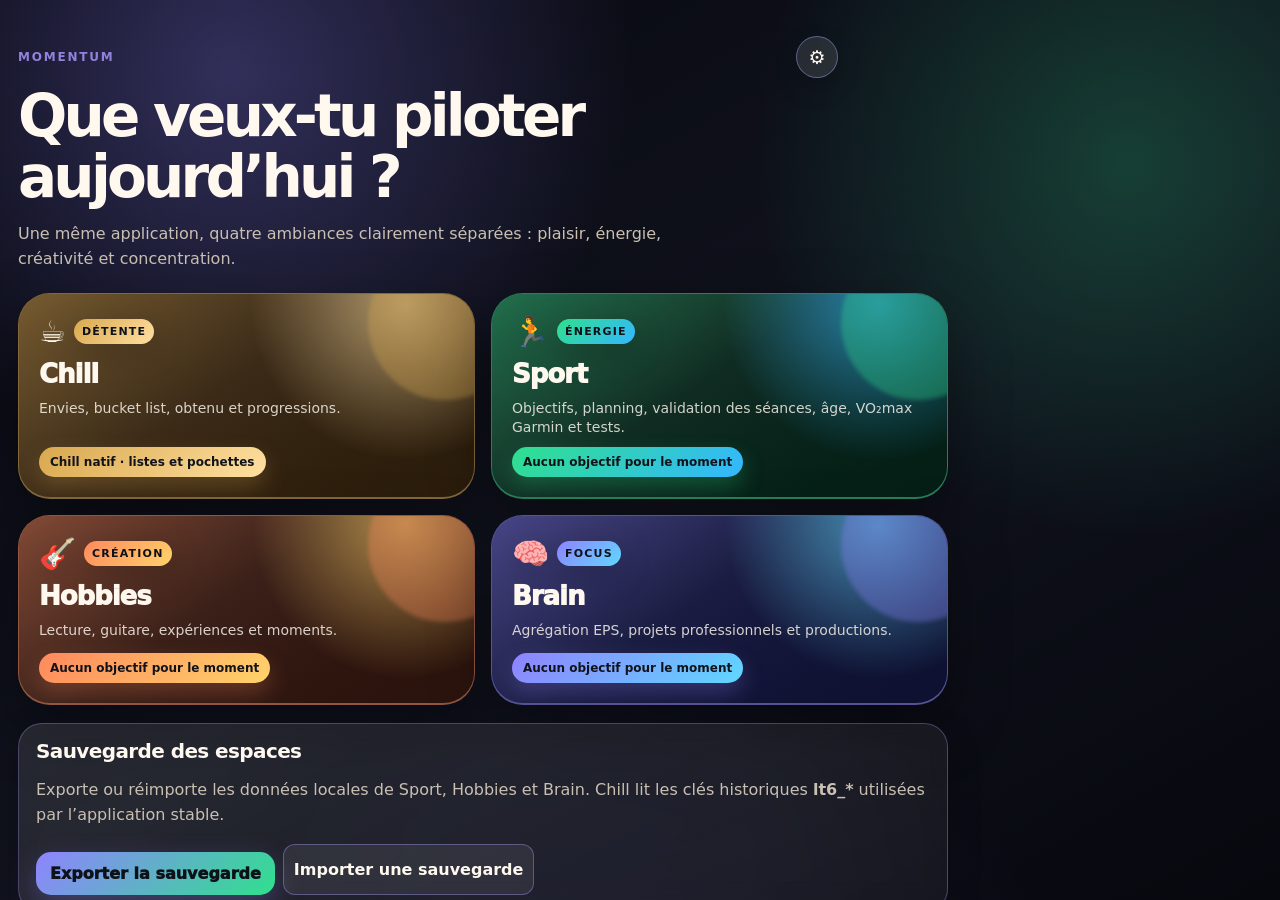
==== commit 73f5d6b1: "chore: bump main cache for chill people update" ====
--- a/index.html
+++ b/index.html
@@ -7,11 +7,11 @@
   <meta http-equiv="Pragma" content="no-cache" />
   <meta http-equiv="Expires" content="0" />
   <title>Momentum</title>
-  <link rel="stylesheet" href="./v2/styles.css?v=20260715-main-publish1" />
-  <link rel="stylesheet" href="./v2/overrides-gallery.css?v=20260715-main-publish1" />
+  <link rel="stylesheet" href="./v2/styles.css?v=20260715-chill-people1" />
+  <link rel="stylesheet" href="./v2/overrides-gallery.css?v=20260715-chill-people1" />
 </head>
 <body data-bg-theme="dark">
-  <main class="shell" id="app" data-build="main-publish1">
+  <main class="shell" id="app" data-build="chill-people1">
     <section class="screen active" id="home-screen" aria-labelledby="home-title">
       <header class="home-hero">
         <div class="home-topbar">
@@ -37,7 +37,7 @@
           <span class="space-icon">☕</span>
           <span class="space-title">Chill</span>
           <span class="space-desc">Envies, bucket list, obtenu et progressions.</span>
-          <span class="space-meta">Chill natif · API ciblées</span>
+          <span class="space-meta">Chill natif · listes et pochettes</span>
         </button>
 
         <button class="space-card sport" data-open-space="sport">
@@ -141,12 +141,12 @@
     </section>
   </main>
 
-  <script src="./v2/goals-core.js?v=20260715-main-publish1"></script>
-  <script src="./v2/chill-router.js?v=20260715-main-publish1"></script>
-  <script src="./v2/sport.js?v=20260715-main-publish1"></script>
-  <script src="./v2/hobbies.js?v=20260715-main-publish1"></script>
-  <script src="./v2/brain.js?v=20260715-main-publish1"></script>
-  <script src="./v2/app.js?v=20260715-main-publish1"></script>
+  <script src="./v2/goals-core.js?v=20260715-chill-people1"></script>
+  <script src="./v2/chill-router.js?v=20260715-chill-people1"></script>
+  <script src="./v2/sport.js?v=20260715-chill-people1"></script>
+  <script src="./v2/hobbies.js?v=20260715-chill-people1"></script>
+  <script src="./v2/brain.js?v=20260715-chill-people1"></script>
+  <script src="./v2/app.js?v=20260715-chill-people1"></script>
   <script>
     (function () {
       const key = 'momentum_bg_theme';
--- a/v2/overrides-gallery.css
+++ b/v2/overrides-gallery.css
@@ -1 +1 @@
-.home-topbar{display:flex;align-items:center;justify-content:space-between;gap:12px;margin-bottom:8px}.home-topbar .eyebrow{margin:0}.settings-toggle{width:42px;height:42px;border-radius:999px;border:1px solid color-mix(in srgb,var(--accent) 30%,rgba(255,255,255,.18));background:rgba(255,255,255,.11);color:var(--text);font-size:19px;font-weight:900;display:inline-grid;place-items:center;box-shadow:0 10px 26px rgba(0,0,0,.18);backdrop-filter:blur(8px);-webkit-backdrop-filter:blur(8px)}.settings-panel{max-width:930px}.settings-panel[hidden]{display:none!important}.theme-options{display:flex;gap:8px;flex-wrap:wrap;margin-top:10px}.theme-options button{border:1px solid color-mix(in srgb,var(--accent) 30%,rgba(255,255,255,.16));background:rgba(255,255,255,.08);color:var(--text);border-radius:999px;padding:9px 12px;font-weight:900}.theme-options button.active{background:linear-gradient(135deg,var(--accent),var(--accent-2));color:#101116}.chill-manual-url{border:1px solid color-mix(in srgb,var(--accent) 22%,rgba(255,255,255,.13));border-radius:14px;padding:10px 12px;background:rgba(255,255,255,.04)}.chill-manual-url summary{font-weight:900;color:color-mix(in srgb,var(--accent) 66%,var(--muted));cursor:pointer}.chill-add-form .actions-row{margin-top:0}.chill-cover-status{border:1px solid color-mix(in srgb,var(--accent) 24%,rgba(255,255,255,.14));background:rgba(255,255,255,.075);border-radius:14px;padding:10px 12px;color:var(--muted);font-size:13px;font-weight:750}.chill-cover-status.is-error{border-color:rgba(255,120,120,.42);color:#ffd1d1}.chill-cover-picker{display:block;border:1px solid color-mix(in srgb,var(--accent) 22%,rgba(255,255,255,.13));background:rgba(255,255,255,.06);border-radius:16px;padding:10px;margin:8px 0}.chill-cover-picker[hidden]{display:none!important}.chill-cover-picker p{margin:0 0 8px;font-size:13px;font-weight:900;color:var(--muted)}.chill-cover-options{display:grid;grid-template-columns:repeat(3,minmax(0,1fr));gap:8px}.chill-cover-choice{border:2px solid transparent;border-radius:13px;background:rgba(255,255,255,.10);padding:3px;aspect-ratio:2/3;overflow:hidden}.chill-cover-choice.active{border-color:var(--accent);box-shadow:0 0 0 2px color-mix(in srgb,var(--accent) 22%,transparent)}.chill-cover-choice img{width:100%;height:100%;display:block;object-fit:cover;border-radius:9px}.chill-list .chill-item{display:grid!important;grid-template-columns:78px minmax(0,1fr)!important;gap:12px!important;align-items:start!important;min-height:0!important;overflow:hidden!important}.chill-list .chill-cover{width:78px!important;height:116px!important;max-width:78px!important;min-width:78px!important;max-height:116px!important;min-height:116px!important;border-radius:14px!important;overflow:hidden!important;background:rgba(255,255,255,.08)!important;border:1px solid color-mix(in srgb,var(--accent) 25%,rgba(255,255,255,.12))!important;display:grid!important;place-items:center!important;color:var(--muted)!important;font-weight:900!important;box-shadow:0 10px 24px rgba(0,0,0,.18)!important}.chill-list .chill-cover img{width:100%!important;height:100%!important;display:block!important;object-fit:cover!important;object-position:center!important}.chill-list .chill-item-body{min-width:0!important;align-self:start!important}.chill-list .chill-item-body header{align-items:flex-start!important}.chill-list .chill-item .actions-row{margin-top:14px!important}.chill-cover-empty{font-size:22px!important}body[data-bg-theme="dark"] .shell,body[data-bg-theme="dark"] .screen{background:#080911!important;color:var(--text)!important}body[data-bg-theme="dark"] #space-chill::before{background:radial-gradient(circle at 12% 8%,rgba(217,168,78,.40),transparent 34%),radial-gradient(circle at 92% 12%,rgba(255,224,161,.24),transparent 28%),linear-gradient(150deg,#24160a 0%,#161018 55%,#21170e 100%)!important}body[data-bg-theme="dark"] #space-sport::before{background:radial-gradient(circle at 12% 8%,rgba(47,224,141,.34),transparent 34%),radial-gradient(circle at 92% 14%,rgba(52,183,255,.28),transparent 28%),linear-gradient(150deg,#041a14 0%,#08151c 54%,#08101d 100%)!important}body[data-bg-theme="dark"] #space-hobbies::before{background:radial-gradient(circle at 12% 8%,rgba(255,137,93,.38),transparent 34%),radial-gradient(circle at 92% 12%,rgba(255,211,106,.24),transparent 28%),linear-gradient(150deg,#23100a 0%,#171019 55%,#211017 100%)!important}body[data-bg-theme="dark"] #space-brain::before{background:radial-gradient(circle at 14% 8%,rgba(143,131,255,.38),transparent 34%),radial-gradient(circle at 92% 14%,rgba(96,215,255,.22),transparent 30%),linear-gradient(150deg,#0a0b23 0%,#09101d 56%,#11172d 100%)!important}body[data-bg-theme="light"]{--text:#1e1b16;--muted:#5b554c;--muted-2:#776f64;--line:rgba(20,18,14,.15);background:#f7f7f4!important}body[data-bg-theme="light"] .shell,body[data-bg-theme="light"] .screen{background:#f7f7f4!important;color:var(--text)!important}body[data-bg-theme="light"] #home-screen::before,body[data-bg-theme="light"] #space-chill::before,body[data-bg-theme="light"] #space-sport::before,body[data-bg-theme="light"] #space-hobbies::before,body[data-bg-theme="light"] #space-brain::before{background:radial-gradient(circle at 18% 8%,color-mix(in srgb,var(--accent) 18%,transparent),transparent 30%),linear-gradient(150deg,#ffffff 0%,#f4f4ef 58%,#ffffff 100%)!important}body[data-bg-theme="light"] #home-screen::after,body[data-bg-theme="light"] #space-chill::after,body[data-bg-theme="light"] #space-sport::after,body[data-bg-theme="light"] #space-hobbies::after,body[data-bg-theme="light"] #space-brain::after{opacity:.05!important;background-image:none!important}body[data-bg-theme="light"] .panel,body[data-bg-theme="light"] .goal-card,body[data-bg-theme="light"] .metric-card{background:rgba(255,255,255,.86)!important;box-shadow:0 12px 34px rgba(80,70,50,.10)!important}body[data-bg-theme="light"] .field input,body[data-bg-theme="light"] .field select,body[data-bg-theme="light"] .field textarea{background:rgba(255,255,255,.92)!important;color:var(--text)!important}body[data-bg-theme="light"] .metric-card strong,body[data-bg-theme="light"] h1,body[data-bg-theme="light"] h2,body[data-bg-theme="light"] h3{color:var(--text)!important}body[data-bg-theme="light"] .space-card,body[data-bg-theme="light"] .space-header{color:#fff8ef!important}body[data-bg-theme="ecru"]{--text:#2a2118;--muted:#665a4c;--muted-2:#817261;--line:rgba(45,32,20,.15);background:#efe6d2!important}body[data-bg-theme="ecru"] .shell,body[data-bg-theme="ecru"] .screen{background:#efe6d2!important;color:var(--text)!important}body[data-bg-theme="ecru"] #home-screen::before,body[data-bg-theme="ecru"] #space-chill::before,body[data-bg-theme="ecru"] #space-sport::before,body[data-bg-theme="ecru"] #space-hobbies::before,body[data-bg-theme="ecru"] #space-brain::before{background:radial-gradient(circle at 18% 8%,color-mix(in srgb,var(--accent) 20%,transparent),transparent 30%),linear-gradient(150deg,#f7eedc 0%,#eadcc3 58%,#f4ead7 100%)!important}body[data-bg-theme="ecru"] #home-screen::after,body[data-bg-theme="ecru"] #space-chill::after,body[data-bg-theme="ecru"] #space-sport::after,body[data-bg-theme="ecru"] #space-hobbies::after,body[data-bg-theme="ecru"] #space-brain::after{opacity:.05!important;background-image:none!important}body[data-bg-theme="ecru"] .panel,body[data-bg-theme="ecru"] .goal-card,body[data-bg-theme="ecru"] .metric-card{background:rgba(255,250,239,.86)!important;box-shadow:0 12px 34px rgba(92,65,35,.12)!important}body[data-bg-theme="ecru"] .field input,body[data-bg-theme="ecru"] .field select,body[data-bg-theme="ecru"] .field textarea{background:rgba(255,250,239,.93)!important;color:var(--text)!important}body[data-bg-theme="ecru"] .metric-card strong,body[data-bg-theme="ecru"] h1,body[data-bg-theme="ecru"] h2,body[data-bg-theme="ecru"] h3{color:var(--text)!important}body[data-bg-theme="ecru"] .space-card,body[data-bg-theme="ecru"] .space-header{color:#fff8ef!important}@media(max-width:680px){.chill-list .chill-item{grid-template-columns:60px minmax(0,1fr)!important;gap:10px!important}.chill-list .chill-cover{width:60px!important;height:90px!important;max-width:60px!important;min-width:60px!important;max-height:90px!important;min-height:90px!important;border-radius:12px!important}.home-topbar{margin-top:4px}.settings-toggle{width:40px;height:40px}.chill-cover-options{grid-template-columns:repeat(3,minmax(0,1fr));gap:7px}.chill-manual-url{padding:9px 10px}}+.home-topbar{display:flex;align-items:center;justify-content:space-between;gap:12px;margin-bottom:8px}.home-topbar .eyebrow{margin:0}.settings-toggle{width:42px;height:42px;border-radius:999px;border:1px solid color-mix(in srgb,var(--accent) 30%,rgba(255,255,255,.18));background:rgba(255,255,255,.11);color:var(--text);font-size:19px;font-weight:900;display:inline-grid;place-items:center;box-shadow:0 10px 26px rgba(0,0,0,.18);backdrop-filter:blur(8px);-webkit-backdrop-filter:blur(8px)}.settings-panel{max-width:930px}.settings-panel[hidden]{display:none!important}.theme-options{display:flex;gap:8px;flex-wrap:wrap;margin-top:10px}.theme-options button{border:1px solid color-mix(in srgb,var(--accent) 30%,rgba(255,255,255,.16));background:rgba(255,255,255,.08);color:var(--text);border-radius:999px;padding:9px 12px;font-weight:900}.theme-options button.active{background:linear-gradient(135deg,var(--accent),var(--accent-2));color:#101116}.chill-people-panel{display:grid;gap:10px;margin:12px 0 18px}.chill-people-list{display:flex;gap:8px;overflow-x:auto;padding-bottom:4px}.chill-people-list .secondary-btn{white-space:nowrap}.chill-people-list .secondary-btn.active{background:linear-gradient(135deg,var(--accent),var(--accent-2));color:#16120b}.chill-list-form{display:grid;grid-template-columns:minmax(0,1fr) auto;gap:8px;align-items:center}.chill-list-form input{width:100%;border:1px solid var(--line);background:rgba(255,255,255,.08);color:var(--text);border-radius:14px;padding:12px 14px;font:inherit;font-weight:800}.chill-manual-url{border:1px solid color-mix(in srgb,var(--accent) 22%,rgba(255,255,255,.13));border-radius:14px;padding:10px 12px;background:rgba(255,255,255,.04)}.chill-manual-url summary{font-weight:900;color:color-mix(in srgb,var(--accent) 66%,var(--muted));cursor:pointer}.chill-add-form .actions-row{margin-top:0}.chill-cover-status{border:1px solid color-mix(in srgb,var(--accent) 24%,rgba(255,255,255,.14));background:rgba(255,255,255,.075);border-radius:14px;padding:10px 12px;color:var(--muted);font-size:13px;font-weight:750}.chill-cover-status.is-error{border-color:rgba(255,120,120,.42);color:#ffd1d1}.chill-cover-picker{display:block;border:1px solid color-mix(in srgb,var(--accent) 22%,rgba(255,255,255,.13));background:rgba(255,255,255,.06);border-radius:16px;padding:10px;margin:8px 0}.chill-cover-picker[hidden]{display:none!important}.chill-cover-picker p{margin:0 0 8px;font-size:13px;font-weight:900;color:var(--muted)}.chill-cover-options{display:grid;grid-template-columns:repeat(3,minmax(0,1fr));gap:8px}.chill-cover-choice{border:2px solid transparent;border-radius:13px;background:rgba(255,255,255,.10);padding:3px;aspect-ratio:2/3;overflow:hidden}.chill-cover-choice.active{border-color:var(--accent);box-shadow:0 0 0 2px color-mix(in srgb,var(--accent) 22%,transparent)}.chill-cover-choice img{width:100%;height:100%;display:block;object-fit:cover;border-radius:9px}.chill-list .chill-item{display:grid!important;grid-template-columns:78px minmax(0,1fr)!important;gap:12px!important;align-items:start!important;min-height:0!important;overflow:hidden!important}.chill-list .chill-cover{width:78px!important;height:116px!important;max-width:78px!important;min-width:78px!important;max-height:116px!important;min-height:116px!important;border-radius:14px!important;overflow:hidden!important;background:rgba(255,255,255,.08)!important;border:1px solid color-mix(in srgb,var(--accent) 25%,rgba(255,255,255,.12))!important;display:grid!important;place-items:center!important;color:var(--muted)!important;font-weight:900!important;box-shadow:0 10px 24px rgba(0,0,0,.18)!important}.chill-list .chill-cover img{width:100%!important;height:100%!important;display:block!important;object-fit:cover!important;object-position:center!important}.chill-list .chill-item-body{min-width:0!important;align-self:start!important}.chill-list .chill-item-body header{align-items:flex-start!important}.chill-list .chill-item .actions-row{margin-top:14px!important}.chill-cover-empty{font-size:22px!important}body[data-bg-theme="dark"] .shell,body[data-bg-theme="dark"] .screen{background:#080911!important;color:var(--text)!important}body[data-bg-theme="dark"] #space-chill::before{background:radial-gradient(circle at 12% 8%,rgba(217,168,78,.40),transparent 34%),radial-gradient(circle at 92% 12%,rgba(255,224,161,.24),transparent 28%),linear-gradient(150deg,#24160a 0%,#161018 55%,#21170e 100%)!important}body[data-bg-theme="dark"] #space-sport::before{background:radial-gradient(circle at 12% 8%,rgba(47,224,141,.34),transparent 34%),radial-gradient(circle at 92% 14%,rgba(52,183,255,.28),transparent 28%),linear-gradient(150deg,#041a14 0%,#08151c 54%,#08101d 100%)!important}body[data-bg-theme="dark"] #space-hobbies::before{background:radial-gradient(circle at 12% 8%,rgba(255,137,93,.38),transparent 34%),radial-gradient(circle at 92% 12%,rgba(255,211,106,.24),transparent 28%),linear-gradient(150deg,#23100a 0%,#171019 55%,#211017 100%)!important}body[data-bg-theme="dark"] #space-brain::before{background:radial-gradient(circle at 14% 8%,rgba(143,131,255,.38),transparent 34%),radial-gradient(circle at 92% 14%,rgba(96,215,255,.22),transparent 30%),linear-gradient(150deg,#0a0b23 0%,#09101d 56%,#11172d 100%)!important}body[data-bg-theme="light"]{--text:#1e1b16;--muted:#5b554c;--muted-2:#776f64;--line:rgba(20,18,14,.15);background:#f7f7f4!important}body[data-bg-theme="light"] .shell,body[data-bg-theme="light"] .screen{background:#f7f7f4!important;color:var(--text)!important}body[data-bg-theme="light"] #home-screen::before,body[data-bg-theme="light"] #space-chill::before,body[data-bg-theme="light"] #space-sport::before,body[data-bg-theme="light"] #space-hobbies::before,body[data-bg-theme="light"] #space-brain::before{background:radial-gradient(circle at 18% 8%,color-mix(in srgb,var(--accent) 18%,transparent),transparent 30%),linear-gradient(150deg,#ffffff 0%,#f4f4ef 58%,#ffffff 100%)!important}body[data-bg-theme="light"] #home-screen::after,body[data-bg-theme="light"] #space-chill::after,body[data-bg-theme="light"] #space-sport::after,body[data-bg-theme="light"] #space-hobbies::after,body[data-bg-theme="light"] #space-brain::after{opacity:.05!important;background-image:none!important}body[data-bg-theme="light"] .panel,body[data-bg-theme="light"] .goal-card,body[data-bg-theme="light"] .metric-card{background:rgba(255,255,255,.86)!important;box-shadow:0 12px 34px rgba(80,70,50,.10)!important}body[data-bg-theme="light"] .field input,body[data-bg-theme="light"] .field select,body[data-bg-theme="light"] .field textarea,body[data-bg-theme="light"] .chill-list-form input{background:rgba(255,255,255,.92)!important;color:var(--text)!important}body[data-bg-theme="light"] .metric-card strong,body[data-bg-theme="light"] h1,body[data-bg-theme="light"] h2,body[data-bg-theme="light"] h3{color:var(--text)!important}body[data-bg-theme="light"] .space-card,body[data-bg-theme="light"] .space-header{color:#fff8ef!important}body[data-bg-theme="ecru"]{--text:#2a2118;--muted:#665a4c;--muted-2:#817261;--line:rgba(45,32,20,.15);background:#efe6d2!important}body[data-bg-theme="ecru"] .shell,body[data-bg-theme="ecru"] .screen{background:#efe6d2!important;color:var(--text)!important}body[data-bg-theme="ecru"] #home-screen::before,body[data-bg-theme="ecru"] #space-chill::before,body[data-bg-theme="ecru"] #space-sport::before,body[data-bg-theme="ecru"] #space-hobbies::before,body[data-bg-theme="ecru"] #space-brain::before{background:radial-gradient(circle at 18% 8%,color-mix(in srgb,var(--accent) 20%,transparent),transparent 30%),linear-gradient(150deg,#f7eedc 0%,#eadcc3 58%,#f4ead7 100%)!important}body[data-bg-theme="ecru"] #home-screen::after,body[data-bg-theme="ecru"] #space-chill::after,body[data-bg-theme="ecru"] #space-sport::after,body[data-bg-theme="ecru"] #space-hobbies::after,body[data-bg-theme="ecru"] #space-brain::after{opacity:.05!important;background-image:none!important}body[data-bg-theme="ecru"] .panel,body[data-bg-theme="ecru"] .goal-card,body[data-bg-theme="ecru"] .metric-card{background:rgba(255,250,239,.86)!important;box-shadow:0 12px 34px rgba(92,65,35,.12)!important}body[data-bg-theme="ecru"] .field input,body[data-bg-theme="ecru"] .field select,body[data-bg-theme="ecru"] .field textarea,body[data-bg-theme="ecru"] .chill-list-form input{background:rgba(255,250,239,.93)!important;color:var(--text)!important}body[data-bg-theme="ecru"] .metric-card strong,body[data-bg-theme="ecru"] h1,body[data-bg-theme="ecru"] h2,body[data-bg-theme="ecru"] h3{color:var(--text)!important}body[data-bg-theme="ecru"] .space-card,body[data-bg-theme="ecru"] .space-header{color:#fff8ef!important}@media(max-width:680px){.chill-list .chill-item{grid-template-columns:60px minmax(0,1fr)!important;gap:10px!important}.chill-list .chill-cover{width:60px!important;height:90px!important;max-width:60px!important;min-width:60px!important;max-height:90px!important;min-height:90px!important;border-radius:12px!important}.home-topbar{margin-top:4px}.settings-toggle{width:40px;height:40px}.chill-cover-options{grid-template-columns:repeat(3,minmax(0,1fr));gap:7px}.chill-manual-url{padding:9px 10px}.chill-list-form{grid-template-columns:1fr}.chill-people-list{margin-left:-2px;margin-right:-2px}}
